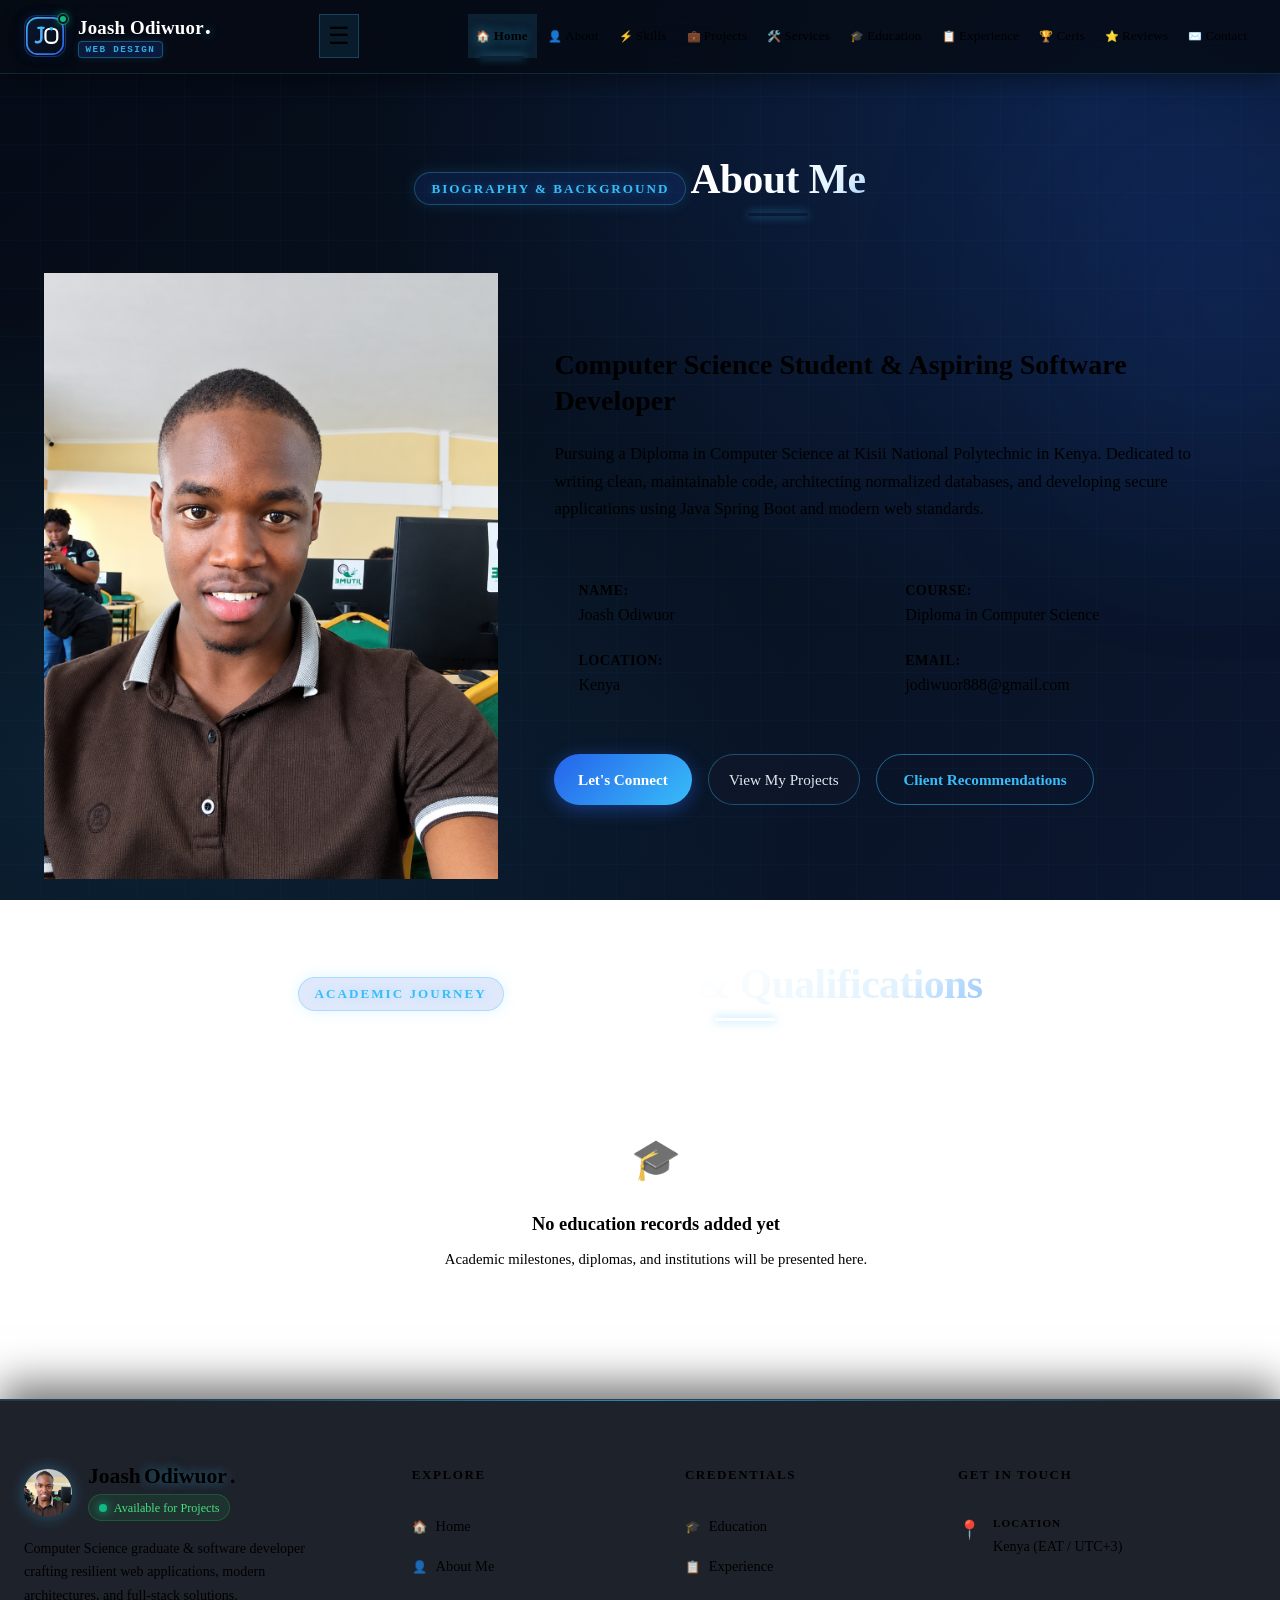
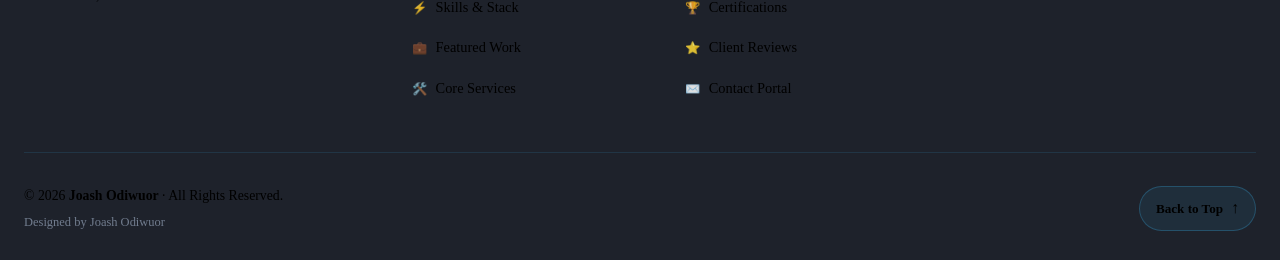
==== frontendport/about.html @ a1703e04 "design: modern hero section, glassmorphism cards, fixed icons, scroll animations, responsive polish" ====
<!DOCTYPE html>
<html lang="en">
<head>
    <!-- Performance: Resource Hints -->
    <link rel="preconnect" href="https://fonts.googleapis.com" crossorigin>
    <link rel="preconnect" href="https://fonts.gstatic.com" crossorigin>
    <link rel="preconnect" href="https://cdnjs.cloudflare.com" crossorigin>
    <link rel="dns-prefetch" href="https://joash-portfolio-backend.onrender.com">
    <link rel="preload" href="assets/css/style.css" as="style">

    <meta charset="UTF-8">
    <meta name="viewport" content="width=device-width, initial-scale=1.0, viewport-fit=cover">
    <meta name="theme-color" content="#07111F">
    <meta name="apple-mobile-web-app-capable" content="yes">
    <meta name="apple-mobile-web-app-status-bar-style" content="black-translucent">
    <link rel="manifest" href="manifest.json">
    <link rel="apple-touch-icon" href="assets/img/profile.png">
    <meta name="description" content="Biography and academic background of Joash Odiwuor - Diploma in Computer Science student and software developer.">
    <title>About Me | Joash Odiwuor - Computer Science Portfolio</title>
    <link rel="preconnect" href="https://fonts.googleapis.com">
    <link rel="preconnect" href="https://fonts.gstatic.com" crossorigin>
    <link href="https://fonts.googleapis.com/css2?family=Poppins:wght@300;400;500;600;700&amp;display=swap" rel="stylesheet">
    <link rel="stylesheet" href="assets/css/style.css">
    <link rel="stylesheet" href="assets/css/responsive.css">
    <meta name="api-base-url" content="https://joash-portfolio-backend.onrender.com">
</head>
<body>
    <a href="#main" class="skip-link">Skip to main content</a>

                        <!-- ================= MAINTENANCE MODE SCREEN ================= -->
    <div id="maintenanceScreen" class="maintenance-screen" style="display:none;" role="alertdialog" aria-modal="true" aria-label="Site under maintenance">
        <div class="maint-laser-stripe"></div>
        <div class="maint-cyber-grid"></div>
        <div class="maintenance-glow-orb orb-1"></div>
        <div class="maintenance-glow-orb orb-2"></div>
        
        <!-- Floating Digital Sparks -->
        <div class="maint-particle p1"></div>
        <div class="maint-particle p2"></div>
        <div class="maint-particle p3"></div>
        <div class="maint-particle p4"></div>
        <div class="maint-particle p5"></div>
        <div class="maint-particle p6"></div>

        <div class="maintenance-container">
            <!-- Cybernetic Corner HUD Accents -->
            <div class="maint-corner tl"></div>
            <div class="maint-corner tr"></div>
            <div class="maint-corner bl"></div>
            <div class="maint-corner br"></div>

            <div class="maintenance-avatar-wrap">
                <div class="maint-radar-ring"></div>
                <div class="maint-hud-ring-outer"></div>
                <div class="maint-hud-ring-inner"></div>
                <!-- 3D Orbiting Satellite Beacon -->
                <div class="maint-orbit-track">
                    <div class="maint-orbit-node"></div>
                </div>
                <div class="maintenance-avatar-ring"></div>
                <img src="assets/img/Joash.jpeg" alt="Joash Odiwuor" class="maintenance-avatar" onerror="this.src='assets/img/profile.png'" loading="eager" decoding="async">
                <span class="maintenance-status-dot" title="Maintenance Active"></span>
            </div>
            
            <div class="maintenance-badge">
                <span class="pulse-indicator"></span>
                <span>System Maintenance &amp; Upgrades</span>
            </div>

            <h1 class="maintenance-title">Joash Odiwuor</h1>
            <p class="maintenance-headline">Web Designer</p>

            <div class="maintenance-message-card">
                <!-- Laser Sweep Line -->
                <div class="maint-scanline"></div>

                <!-- Dual Interlocking Animated Mechanical Gears -->
                <div class="maint-quantum-scene">
                    <div class="core-ambient-disc"></div>
                    <svg class="maint-quantum-svg" viewBox="0 0 200 200" xmlns="http://www.w3.org/2000/svg">
                        <!-- HUD Brackets -->
                        <g class="core-hud-brackets">
                            <path d="M10 30 L10 10 L30 10" stroke="#38BDF8" stroke-width="2.5" fill="none" opacity="0.7"/>
                            <path d="M170 10 L190 10 L190 30" stroke="#38BDF8" stroke-width="2.5" fill="none" opacity="0.7"/>
                            <path d="M10 170 L10 190 L30 190" stroke="#38BDF8" stroke-width="2.5" fill="none" opacity="0.7"/>
                            <path d="M190 170 L190 190 L170 190" stroke="#38BDF8" stroke-width="2.5" fill="none" opacity="0.7"/>
                        </g>
                        <!-- Cross-hair targeting lines -->
                        <line x1="100" y1="20" x2="100" y2="45" stroke="#38BDF8" stroke-width="1" opacity="0.4" stroke-dasharray="4 3"/>
                        <line x1="100" y1="155" x2="100" y2="180" stroke="#38BDF8" stroke-width="1" opacity="0.4" stroke-dasharray="4 3"/>
                        <line x1="20" y1="100" x2="45" y2="100" stroke="#38BDF8" stroke-width="1" opacity="0.4" stroke-dasharray="4 3"/>
                        <line x1="155" y1="100" x2="180" y2="100" stroke="#38BDF8" stroke-width="1" opacity="0.4" stroke-dasharray="4 3"/>
                        <!-- Outer Gimbal Ring -->
                        <ellipse class="core-gimbal-outer" cx="100" cy="100" rx="68" ry="68"
                            stroke="url(#grad-outer)" stroke-width="3.5" fill="none" stroke-dasharray="12 5"/>
                        <!-- Middle Gimbal Ring (tilted) -->
                        <ellipse class="core-gimbal-mid" cx="100" cy="100" rx="68" ry="28"
                            stroke="url(#grad-mid)" stroke-width="2.5" fill="none" stroke-dasharray="8 4"/>
                        <!-- Inner Gimbal Ring (vertical tilt) -->
                        <ellipse class="core-gimbal-inner" cx="100" cy="100" rx="28" ry="68"
                            stroke="url(#grad-inner)" stroke-width="2" fill="none" stroke-dasharray="6 3"/>
                        <!-- Laser Arms -->
                        <line class="core-laser-beam-l" x1="100" y1="100" x2="32" y2="100"
                            stroke="#00FFD1" stroke-width="2.5" stroke-linecap="round" opacity="0.9"/>
                        <line class="core-laser-beam-r" x1="100" y1="100" x2="168" y2="100"
                            stroke="#FF00AA" stroke-width="2.5" stroke-linecap="round" opacity="0.9"/>
                        <!-- Laser Sparks -->
                        <circle class="core-laser-spark-l" cx="32" cy="100" r="5" fill="#00FFD1" opacity="0.9"/>
                        <circle class="core-laser-spark-r" cx="168" cy="100" r="5" fill="#FF00AA" opacity="0.9"/>
                        <!-- Flux Nodes (orbiting particles) -->
                        <circle class="core-flux-node node-a" cx="168" cy="100" r="4" fill="#38BDF8"/>
                        <circle class="core-flux-node node-b" cx="32" cy="100" r="4" fill="#A78BFA"/>
                        <circle class="core-flux-node node-c" cx="100" cy="32" r="3" fill="#34D399"/>
                        <circle class="core-flux-node node-d" cx="100" cy="168" r="3" fill="#F472B6"/>
                        <!-- Plasma Core -->
                        <circle class="core-plasma-orb" cx="100" cy="100" r="16" fill="url(#grad-plasma)"/>
                        <circle class="core-plasma-orb-inner" cx="100" cy="100" r="8" fill="white" opacity="0.9"/>
                        <!-- Gradient Defs -->
                        <defs>
                            <radialGradient id="grad-plasma" cx="50%" cy="50%" r="50%">
                                <stop offset="0%" stop-color="#FFFFFF"/>
                                <stop offset="40%" stop-color="#38BDF8"/>
                                <stop offset="100%" stop-color="#2563EB" stop-opacity="0"/>
                            </radialGradient>
                            <linearGradient id="grad-outer" x1="0%" y1="0%" x2="100%" y2="100%">
                                <stop offset="0%" stop-color="#38BDF8"/>
                                <stop offset="50%" stop-color="#A78BFA"/>
                                <stop offset="100%" stop-color="#38BDF8"/>
                            </linearGradient>
                            <linearGradient id="grad-mid" x1="0%" y1="0%" x2="100%" y2="0%">
                                <stop offset="0%" stop-color="#00FFD1"/>
                                <stop offset="100%" stop-color="#2563EB"/>
                            </linearGradient>
                            <linearGradient id="grad-inner" x1="0%" y1="0%" x2="0%" y2="100%">
                                <stop offset="0%" stop-color="#F472B6"/>
                                <stop offset="100%" stop-color="#A78BFA"/>
                            </linearGradient>
                        </defs>
                    </svg>
                </div>

                <h3 class="maintenance-msg-heading">We'll Be Right Back</h3>
                <p class="maintenance-text" id="maintenanceMessageText">
                    The portfolio is briefly undergoing scheduled updates. Please check back shortly.
                </p>

                <!-- Live Scrolling Cyber Telemetry Console Stream -->
                <div class="maint-telemetry-console">
                    <span class="telemetry-badge">LIVE SYNC</span>
                    <div class="telemetry-marquee-wrap">
                        <span class="telemetry-marquee">OPTIMIZING ASSETS // PIPELINE PASSING // CACHE PURGE 96% // ZERO DOWNTIME SSL // BACKEND CONNECTED // SECURE REST API ONLINE // </span>
                    </div>
                </div>

                <!-- Live Diagnostics Progress Tracker -->
                <div class="maintenance-progress-bar">
                    <div class="maintenance-progress-fill"></div>
                </div>

                <div class="maint-status-pill">
                    <span class="maint-live-dot"></span>
                    <span>Deployment in progress &bull; Systems updating</span>
                </div>
            </div>

            <div class="maintenance-contact-hint">
                <span>Direct inquiries during updates:</span>
                <a href="mailto:jodiwuor888@gmail.com" class="maintenance-email-link">jodiwuor888@gmail.com</a>
            </div>

            <div class="maintenance-footer">
                <p class="maintenance-note">&copy; 2026 Joash Odiwuor. All rights reserved.</p>
            </div>
        </div>
    </div>

    <!-- ================= HEADER & NAVIGATION ================= -->
    <header>
        <nav class="navbar">
            <a href="index.html#home" class="logo" aria-label="Joash Odiwuor - Portfolio Home">
                <div class="logo-mark">
                    <svg class="logo-icon" viewBox="0 0 44 44" fill="none" xmlns="http://www.w3.org/2000/svg" aria-hidden="true">
                        <defs>
                            <linearGradient id="logoBorderGrad" x1="0%" y1="0%" x2="100%" y2="100%">
                                <stop offset="0%" stop-color="#38BDF8" />
                                <stop offset="50%" stop-color="#3B82F6" />
                                <stop offset="100%" stop-color="#2563EB" />
                            </linearGradient>
                            <linearGradient id="logoBgGrad" x1="0%" y1="0%" x2="100%" y2="100%">
                                <stop offset="0%" stop-color="#0B1730" />
                                <stop offset="100%" stop-color="#050B16" />
                            </linearGradient>
                            <linearGradient id="joGrad" x1="0%" y1="0%" x2="100%" y2="100%">
                                <stop offset="0%" stop-color="#38BDF8" />
                                <stop offset="100%" stop-color="#60A5FA" />
                            </linearGradient>
                        </defs>
                        <rect x="2" y="2" width="40" height="40" rx="12" fill="url(#logoBgGrad)" stroke="url(#logoBorderGrad)" stroke-width="1.8" />
                        <path d="M18 13V24.5C18 28 15.5 29.5 12 28.5" stroke="url(#joGrad)" stroke-width="2.8" stroke-linecap="round" stroke-linejoin="round" />
                        <path d="M14.5 13H20.5" stroke="#38BDF8" stroke-width="2.4" stroke-linecap="round" />
                        <rect x="22.5" y="14" width="13" height="15.5" rx="5" stroke="#FFFFFF" stroke-width="2.4" stroke-linecap="round" />
                        <circle cx="29" cy="14" r="2" fill="#38BDF8" />
                    </svg>
                    <span class="logo-status-beacon" title="Available for projects"></span>
                </div>
                <div class="logo-text-wrap">
                    <span class="logo-title"><span id="brandName">Joash Odiwuor</span><span class="logo-dot">.</span></span>
                    <span class="logo-subtitle"><span class="logo-sub-badge">WEB DESIGN</span></span>
                </div>
            </a>

            <button class="menu-toggle" aria-label="Toggle navigation menu" aria-expanded="false" aria-controls="primaryNav">☰</button>

            <ul class="nav-links" id="primaryNav">
                <li><a href="index.html#home"><span class="nav-icon">🏠</span>Home</a></li>
                <li><a href="about.html" class="active"><span class="nav-icon">👤</span>About</a></li>
                <li><a href="index.html#skills"><span class="nav-icon">⚡</span>Skills</a></li>
                <li><a href="projects.html"><span class="nav-icon">💼</span>Projects</a></li>
                <li><a href="services.html"><span class="nav-icon">🛠️</span>Services</a></li>
                <li><a href="index.html#education"><span class="nav-icon">🎓</span>Education</a></li>
                <li><a href="index.html#experience"><span class="nav-icon">📋</span>Experience</a></li>
                <li><a href="index.html#certificates"><span class="nav-icon">🏆</span>Certs</a></li>
                <li><a href="testimonials.html"><span class="nav-icon">⭐</span>Reviews</a></li>
                <li><a href="contact.html"><span class="nav-icon">✉️</span>Contact</a></li>
            </ul>
        </nav>
    </header>

    <main id="main" class="section">
        <div class="section-title">
            <p>BIOGRAPHY & BACKGROUND</p>
            <h2>About Me</h2>
        </div>
        <div class="about-container">
            <div class="about-image">
                <img id="aboutProfilePhoto" src="assets/img/profile.png" alt="Joash Odiwuor" onerror="this.src='assets/img/profile.png'" loading="lazy" decoding="async">
            </div>
            <div class="about-content">
                <h3 id="aboutSectionTitle">Computer Science Student & Aspiring Software Developer</h3>
                <p id="aboutParagraph1">
                    Pursuing a Diploma in Computer Science at Kisii National Polytechnic in Kenya. Dedicated to writing clean, maintainable code, architecting normalized databases, and developing secure applications using Java Spring Boot and modern web standards.
                </p>
                <div class="about-info">
                    <div><strong>Name:</strong> <span id="aboutName">Joash Odiwuor</span></div>
                    <div><strong>Course:</strong> <span id="aboutCourse">Diploma in Computer Science</span></div>
                    <div><strong>Location:</strong> <span id="aboutLocation">Kenya</span></div>
                    <div><strong>Email:</strong> <span id="aboutEmail">jodiwuor888@gmail.com</span></div>
                </div>
                <div style="display:flex; gap:1rem; flex-wrap:wrap; margin-top:1.5rem;">
                    <a href="contact.html" class="btn primary-btn">Let's Connect</a>
                    <a href="projects.html" class="btn secondary-btn">View My Projects</a>
                    <a href="testimonials.html" class="btn outline-btn">Client Recommendations</a>
                </div>
            </div>
        </div>

        <div style="margin-top: 5rem;">
            <div class="section-title">
                <p>ACADEMIC JOURNEY</p>
                <h2>Education & Qualifications</h2>
            </div>
            <div id="educationContainer" class="timeline"></div>
        </div>
    </main>

    <!-- ================= FOOTER ================= -->
    <footer class="site-footer">
        <div class="footer-top">
            <!-- COLUMN 1: BRAND & SOCIAL -->
            <div class="footer-brand">
                <div class="footer-brand-header">
                    <img src="assets/img/profile.png" alt="Joash Odiwuor" class="footer-avatar" onerror="this.src='assets/img/Joash.jpeg'" loading="lazy" decoding="async">
                    <div class="footer-brand-info">
                        <div class="footer-brand-name">
                            Joash <span class="accent">Odiwuor</span><span class="logo-dot">.</span>
                        </div>
                        <span class="footer-status-badge">
                            <span class="status-pulse-dot"></span> Available for Projects
                        </span>
                    </div>
                </div>
                <p class="footer-tagline">
                    Computer Science graduate &amp; software developer crafting resilient web applications, modern architectures, and full-stack solutions.
                </p>
                <div class="footer-social-block">
                    <span class="footer-social-label">Connect &amp; Socials</span>
                    <div class="footer-social"></div>
                </div>
            </div>

            <!-- COLUMN 2: EXPLORE NAVIGATION -->
            <div class="footer-nav-col">
                <h4 class="footer-col-title">Explore</h4>
                <ul class="footer-links-list">
                    <li><a href="index.html#home"><span class="ficon">🏠</span> Home</a></li>
                    <li><a href="about.html"><span class="ficon">👤</span> About Me</a></li>
                    <li><a href="index.html#skills"><span class="ficon">⚡</span> Skills &amp; Stack</a></li>
                    <li><a href="projects.html"><span class="ficon">💼</span> Featured Work</a></li>
                    <li><a href="services.html"><span class="ficon">🛠️</span> Core Services</a></li>
                </ul>
            </div>

            <!-- COLUMN 3: CREDENTIALS & REVIEWS -->
            <div class="footer-nav-col">
                <h4 class="footer-col-title">Credentials</h4>
                <ul class="footer-links-list">
                    <li><a href="index.html#education"><span class="ficon">🎓</span> Education</a></li>
                    <li><a href="index.html#experience"><span class="ficon">📋</span> Experience</a></li>
                    <li><a href="index.html#certificates"><span class="ficon">🏆</span> Certifications</a></li>
                    <li><a href="testimonials.html"><span class="ficon">⭐</span> Client Reviews</a></li>
                    <li><a href="contact.html"><span class="ficon">✉️</span> Contact Portal</a></li>
                </ul>
            </div>

            <!-- COLUMN 4: DIRECT CONNECT & ADMIN PORTAL -->
            <div class="footer-action-col">
                <h4 class="footer-col-title">Get in Touch</h4>
                <div class="footer-contact-info">
                    <div class="footer-contact-item">
                        <span class="fci">📍</span>
                        <div class="fci-content">
                            <span class="fci-label">Location</span>
                            <span class="fci-value">Kenya (EAT / UTC+3)</span>
                        </div>
                    </div>
                    <div class="footer-contact-item footer-email-item">
                        <span class="fci">📍</span>
                        <div class="fci-content">
                            <span class="fci-label">Direct Email</span>
                            <a href="mailto:jodiwuor888@gmail.com" class="fci-value footer-mail-link">jodiwuor888@gmail.com</a>
                        </div>
                    </div>
                </div>

                
            </div>
        </div>

        <!-- FOOTER BOTTOM BAR -->
        <div class="footer-bottom">
            <div class="footer-copyright">
                <p>© 2026 <strong>Joash Odiwuor</strong> · All Rights Reserved.</p>
                <span class="footer-subtext">Designed by Joash Odiwuor</span>
            </div>
            <div class="footer-back-to-top-wrapper">
                <a href="#about" class="footer-back-to-top" title="Scroll back to top">
                    <span class="btt-text">Back to Top</span>
                    <span class="btt-icon">↑</span>
                </a>
            </div>
        </div>
    </footer>

    <script src="assets/js/api.js" defer></script>
    <script src="assets/js/main.js" defer></script>

    <script>
        if ('serviceWorker' in navigator) {
            window.addEventListener('load', function() {
                navigator.serviceWorker.register('./sw.js', { scope: './' })
                    .then(function(reg) { console.log('[PWA] SW registered:', reg.scope); })
                    .catch(function(err) { console.warn('[PWA] SW registration failed:', err); });
            });
        }
    </script>
</body>
</html>
---- frontendport/assets/css/style.css ----
/* ═══════════════════════════════════════════════
   PERFORMANCE OPTIMIZATIONS
   ═══════════════════════════════════════════════ */

/* Smooth scroll + touch performance */
html {
    scroll-behavior: smooth;
    -webkit-overflow-scrolling: touch;
    text-rendering: optimizeSpeed;
    -webkit-font-smoothing: antialiased;
    -moz-osx-font-smoothing: grayscale;
}

/* GPU-accelerated scrolling for main containers */
body {
    will-change: scroll-position;
    overflow-x: hidden;
}

/* Contain heavy card sections to avoid full-page repaints */
.portfolio-grid,
.services-grid,
.testimonials-grid,
.projects-grid,
.skills-grid {
    contain: layout style;
}

/* Optimize animated cards */
.card,
.portfolio-card,
.service-card,
.testimonial-card,
.project-card,
.skill-item {
    will-change: transform, opacity;
    contain: layout style paint;
    transform: translateZ(0);
    backface-visibility: hidden;
}

/* Nav hover optimizations */
.nav-link,
.btn,
.social-link {
    will-change: transform;
    transform: translateZ(0);
}

/* Image optimizations */
img {
    content-visibility: auto;
    max-width: 100%;
    height: auto;
}

/* Reduce motion for accessibility & performance */
@media (prefers-reduced-motion: reduce) {
    *,
    *::before,
    *::after {
        animation-duration: 0.01ms !important;
        animation-iteration-count: 1 !important;
        transition-duration: 0.01ms !important;
        scroll-behavior: auto !important;
    }
    .maint-quantum-scene,
    .maint-quantum-svg,
    .core-gimbal-outer,
    .core-gimbal-mid,
    .core-gimbal-inner,
    .core-plasma-orb,
    .core-laser-beam-l,
    .core-laser-beam-r,
    .core-flux-node {
        animation: none !important;
    }
}

/* Optimize search/filter transitions */
.filter-transition {
    transition: opacity 0.2s ease, transform 0.2s ease;
    will-change: opacity, transform;
}

﻿/* ==========================================================================
   PORTFOLIO MANAGEMENT SYSTEM - CORE STYLESHEET
   Unified Professional Background: Dark Navy & Electric Blue Cyber Technology
   Responsive & visually identical across Mobile, Tablet, Laptop, and Desktop
   ========================================================================== */

:root {
    --bg-primary: #07111F;
    --bg-secondary: #0B1730;
    --bg-deep: #050B16;

    --blue-primary: #2563EB;
    --blue-bright: #3B82F6;
    --cyan-accent: #38BDF8;

    --text-primary: #FFFFFF;
    --text-secondary: #cbd5e1;
    --text-muted: #94a3b8;

    --accent-electric: #38bdf8;
    --accent-glow: rgba(56, 189, 248, 0.35);
    --accent-secondary: #3b82f6;
    --accent-cyan: #38bdf8;
    --accent-indigo: #2563eb;

    --bg-tertiary: rgba(11, 23, 48, 0.88);
    --bg-card: rgba(11, 23, 48, 0.78);
    --bg-card-hover: rgba(18, 35, 70, 0.88);

    --border-color: rgba(59, 130, 246, 0.18);
    --border-accent: rgba(56, 189, 248, 0.45);

    --success: #10b981;
    --warning: #f59e0b;
    --danger: #ef4444;
    --info: #38bdf8;

    --font-heading: 'Poppins', -apple-system, BlinkMacSystemFont, 'Segoe UI', Roboto, sans-serif;
    --font-body: 'Poppins', -apple-system, BlinkMacSystemFont, 'Segoe UI', Roboto, sans-serif;

    --radius-sm: 8px;
    --radius-md: 14px;
    --radius-lg: 20px;
    --radius-full: 9999px;

    --shadow-sm: 0 4px 15px rgba(0, 0, 0, 0.3);
    --shadow-md: 0 10px 30px rgba(0, 0, 0, 0.45);
    --shadow-lg: 0 20px 50px rgba(0, 0, 0, 0.6);
    --shadow-glow: 0 0 25px rgba(56, 189, 248, 0.30);

    --transition-fast: 0.2s ease;
    --transition-normal: 0.3s cubic-bezier(0.4, 0, 0.2, 1);
}

*, *::before, *::after {
    box-sizing: border-box;
    margin: 0;
    padding: 0;
}

/* Unified website background */

html {
    min-height: 100%;
    background: var(--bg-primary);
    scroll-behavior: smooth;
    scroll-padding-top: 85px;
    font-size: 16px;
}

body {
    position: relative;
    isolation: isolate;
    min-height: 100vh;
    margin: 0;

    background-color: var(--bg-primary);

    background-image:
        radial-gradient(
            ellipse at 85% 12%,
            rgba(37, 99, 235, 0.20) 0%,
            transparent 48%
        ),
        radial-gradient(
            ellipse at 10% 85%,
            rgba(56, 189, 248, 0.10) 0%,
            transparent 42%
        ),
        linear-gradient(
            135deg,
            #050B16 0%,
            #07111F 48%,
            #0B1730 100%
        );

    background-repeat: no-repeat;
    background-position: center top;
    background-size: 100% 100%;
    background-attachment: fixed;

    color: var(--text-primary);
    font-family: var(--font-body);
    line-height: 1.65;
    overflow-x: hidden;
    display: flex;
    flex-direction: column;
}

/* Subtle geometric grid */

body::before {
    content: "";
    position: fixed;
    inset: 0;
    z-index: -1;
    pointer-events: none;

    background-image:
        linear-gradient(
            rgba(59, 130, 246, 0.035) 1px,
            transparent 1px
        ),
        linear-gradient(
            90deg,
            rgba(59, 130, 246, 0.035) 1px,
            transparent 1px
        );

    background-size: 48px 48px;
    background-position: center top;
}

/* Subtle ambient lighting */

body::after {
    content: "";
    position: fixed;
    top: 12%;
    right: -140px;

    width: 380px;
    height: 380px;

    z-index: -1;
    pointer-events: none;

    background: rgba(37, 99, 235, 0.10);

    filter: blur(100px);
    border-radius: 50%;
}

/* Keep main content above background */

main,
footer,
section,
nav {
    position: relative;
}

/* Reusable Glass Card Component */
.glass-card {
    background: rgba(11, 23, 48, 0.78);
    border: 1px solid rgba(59, 130, 246, 0.18);
    border-radius: 16px;
    backdrop-filter: blur(12px);
    -webkit-backdrop-filter: blur(12px);
}

@supports not ((-webkit-backdrop-filter: blur(12px)) or (backdrop-filter: blur(12px))) {
    .glass-card {
        background: #0B1730;
    }
}

a {
    color: var(--accent-electric);
    text-decoration: none;
    transition: var(--transition-fast);
}

a:hover {
    color: var(--accent-cyan);
}

ul {
    list-style: none;
}

img {
    max-width: 100%;
    height: auto;
    display: block;
}

/* ==========================================================================
   NAVIGATION
   ========================================================================== */

header {
    position: sticky;
    top: 0;
    z-index: 1000;
    background: rgba(6, 11, 20, 0.78);
    backdrop-filter: blur(20px);
    -webkit-backdrop-filter: blur(20px);
    border-bottom: 1px solid rgba(56, 189, 248, 0.16);
    box-shadow: 0 4px 25px rgba(0, 0, 0, 0.45);
    transition: var(--transition-normal);
}

.navbar {
    max-width: 1400px;
    margin: 0 auto;
    padding: 0.70rem 1.5rem;
    display: flex;
    align-items: center;
    justify-content: space-between;
    gap: 0.75rem;
}

/* ==========================================================================
   HEADER LOGO COMPONENT
   Precision Developer Brand Identity: Monogram Emblem & Modern Typography
   ========================================================================== */

.logo {
    font-family: var(--font-heading);
    text-decoration: none;
    display: inline-flex;
    align-items: center;
    gap: 0.75rem;
    flex-shrink: 0;
    padding: 0.2rem 0;
    user-select: none;
    transition: transform var(--transition-fast);
}

.logo:hover {
    transform: translateY(-1.5px);
}

/* Iconic Logo Mark Badge */
.logo-mark {
    position: relative;
    width: 42px;
    height: 42px;
    border-radius: 12px;
    background: linear-gradient(135deg, rgba(11, 23, 48, 0.95), rgba(5, 11, 22, 0.98));
    border: 1.5px solid rgba(59, 130, 246, 0.28);
    box-shadow: 0 4px 14px rgba(0, 0, 0, 0.35), 0 0 12px rgba(37, 99, 235, 0.18);
    display: flex;
    align-items: center;
    justify-content: center;
    flex-shrink: 0;
    transition: all var(--transition-normal);
}

.logo:hover .logo-mark {
    border-color: rgba(56, 189, 248, 0.65);
    box-shadow: 0 6px 20px rgba(0, 0, 0, 0.4), 0 0 18px rgba(56, 189, 248, 0.45);
    transform: scale(1.03);
}

.logo-icon {
    width: 100%;
    height: 100%;
    display: block;
}

/* Pulsing Status Beacon */
.logo-status-beacon {
    position: absolute;
    top: -2.5px;
    right: -2.5px;
    width: 10px;
    height: 10px;
    border-radius: 50%;
    background: #10B981;
    border: 2px solid #07111F;
    box-shadow: 0 0 8px rgba(16, 185, 129, 0.8);
    pointer-events: none;
}

.logo-status-beacon::after {
    content: '';
    position: absolute;
    inset: -3px;
    border-radius: 50%;
    border: 1.5px solid rgba(16, 185, 129, 0.65);
    animation: logo-beacon-pulse 2s cubic-bezier(0.4, 0, 0.6, 1) infinite;
}

@keyframes logo-beacon-pulse {
    0% { transform: scale(0.8); opacity: 1; }
    100% { transform: scale(2.2); opacity: 0; }
}

/* Brand Text Container */
.logo-text-wrap {
    display: flex;
    flex-direction: column;
    justify-content: center;
    line-height: 1.15;
}

/* Title Line */
.logo-title {
    display: flex;
    align-items: baseline;
    font-size: 1.18rem;
    font-weight: 700;
    letter-spacing: -0.015em;
    color: #FFFFFF;
}

.logo-title #brandName {
    color: #FFFFFF;
    font-weight: 700;
    letter-spacing: 0.2px;
    transition: all var(--transition-fast);
}

.logo:hover .logo-title #brandName {
    text-shadow: 0 0 12px rgba(56, 189, 248, 0.4);
}

/* Radiant Cyan Dot */
.logo .logo-dot {
    color: var(--cyan-accent);
    font-weight: 900;
    font-size: 1.55rem;
    line-height: 1;
    margin-left: 1px;
    display: inline-block;
    transition: transform var(--transition-fast), text-shadow var(--transition-fast);
    text-shadow: 0 0 10px rgba(56, 189, 248, 0.75);
}

.logo:hover .logo-dot {
    transform: scale(1.2);
    text-shadow: 0 0 14px rgba(56, 189, 248, 1);
}

/* Subtitle Tagline */
.logo-subtitle {
    font-family: 'JetBrains Mono', 'Courier New', monospace;
    font-size: 0.63rem;
    font-weight: 600;
    letter-spacing: 1.6px;
    text-transform: uppercase;
    color: var(--accent-electric);
    opacity: 0.90;
    display: flex;
    align-items: center;
    gap: 5px;
    margin-top: 2px;
}

.logo-sub-badge {
    display: inline-flex;
    align-items: center;
    padding: 1.5px 6.5px;
    border-radius: 4px;
    background: rgba(37, 99, 235, 0.22);
    border: 1px solid rgba(56, 189, 248, 0.38);
    font-size: 0.58rem;
    font-weight: 700;
    letter-spacing: 1.4px;
    color: #38BDF8;
    line-height: 1.3;
    box-shadow: 0 0 8px rgba(56, 189, 248, 0.15);
    transition: all var(--transition-fast);
}

.logo:hover .logo-sub-badge {
    background: rgba(37, 99, 235, 0.35);
    border-color: rgba(56, 189, 248, 0.65);
    box-shadow: 0 0 12px rgba(56, 189, 248, 0.35);
    color: #FFFFFF;
}

/* Circular avatar support (fallback or alternate) */
.logo-avatar {
    width: 40px;
    height: 40px;
    border-radius: 12px;
    object-fit: cover;
    object-position: top center;
    border: 1.5px solid var(--accent-electric);
    box-shadow: 0 0 12px rgba(56, 189, 248, 0.35);
    flex-shrink: 0;
    display: block;
    transition: all var(--transition-normal);
}

.nav-links {
    display: flex;
    align-items: center;
    gap: 0.15rem;
    list-style: none;
    margin: 0;
    padding: 0;
    flex-wrap: nowrap;
}

.nav-links li {
    display: flex;
    align-items: center;
}

.nav-links a {
    color: var(--text-secondary);
    font-weight: 500;
    font-size: 0.82rem;
    padding: 0.42rem 0.55rem;
    border-radius: var(--radius-sm);
    position: relative;
    white-space: nowrap;
    transition: color var(--transition-fast), background var(--transition-fast);
    letter-spacing: 0.01em;
}

.nav-links a:hover,
.nav-links a.active {
    color: var(--accent-electric) !important;
    font-weight: 600;
    background: rgba(56, 189, 248, 0.12);
    text-shadow: 0 0 12px rgba(56, 189, 248, 0.5);
}

.nav-links a::after {
    content: '';
    position: absolute;
    bottom: 0px;
    left: 0.70rem;
    right: 0.70rem;
    height: 2px;
    background: linear-gradient(90deg, var(--accent-electric), var(--accent-indigo));
    border-radius: 2px;
    box-shadow: 0 0 8px rgba(56, 189, 248, 0.8);
    transform: scaleX(0);
    transform-origin: center;
    transition: transform var(--transition-fast);
}

.nav-links a:hover::after,
.nav-links a.active::after {
    transform: scaleX(1);
}

/* Nav icon emojis */
.nav-icon {
    font-size: 0.85em;
    margin-right: 0.2rem;
    display: inline-block;
}

.nav-button {
    background: linear-gradient(135deg, var(--accent-electric), var(--accent-secondary)) !important;
    color: #ffffff !important;
    border: none !important;
    padding: 0.50rem 1.10rem !important;
    border-radius: var(--radius-sm) !important;
    font-weight: 600 !important;
    font-size: 0.82rem !important;
    box-shadow: 0 2px 14px rgba(56, 189, 248, 0.40) !important;
    white-space: nowrap;
    transition: all 0.2s ease !important;
}

.nav-button:hover {
    background: linear-gradient(135deg, var(--accent-secondary), var(--accent-indigo)) !important;
    box-shadow: 0 4px 20px rgba(56, 189, 248, 0.65) !important;
    transform: translateY(-1px) !important;
    color: #ffffff !important;
}

.nav-button::after {
    display: none !important;
}

.nav-button:hover::after {
    display: none !important;
}

.menu-toggle {
    display: none;
    background: rgba(56, 189, 248, 0.10);
    border: 1px solid rgba(56, 189, 248, 0.25);
    border-radius: var(--radius-sm);
    color: var(--text-primary);
    font-size: 1.5rem;
    cursor: pointer;
    padding: 0.3rem 0.5rem;
    line-height: 1;
    transition: background var(--transition-fast);
}

.menu-toggle:hover {
    background: rgba(56, 189, 248, 0.20);
}

/* ==========================================================================
   BUTTONS & CONTROLS
   ========================================================================== */

.btn {
    display: inline-flex;
    align-items: center;
    justify-content: center;
    gap: 0.5rem;
    padding: 0.75rem 1.65rem;
    font-family: var(--font-heading);
    font-size: 0.95rem;
    font-weight: 600;
    border-radius: var(--radius-sm);
    cursor: pointer;
    border: none;
    transition: var(--transition-normal);
}

.primary-btn {
    background: linear-gradient(135deg, #38bdf8 0%, #3b82f6 50%, #6366f1 100%);
    color: #ffffff;
    box-shadow: 0 4px 18px rgba(56, 189, 248, 0.35);
}

.primary-btn:hover {
    color: #ffffff;
    box-shadow: 0 8px 28px rgba(56, 189, 248, 0.60);
    transform: translateY(-2px);
}

.secondary-btn {
    background: rgba(56, 189, 248, 0.08);
    color: var(--accent-electric);
    border: 1px solid rgba(56, 189, 248, 0.35);
}

.secondary-btn:hover {
    background: rgba(56, 189, 248, 0.18);
    color: #ffffff;
    border-color: var(--accent-electric);
    transform: translateY(-2px);
    box-shadow: 0 4px 15px rgba(56, 189, 248, 0.25);
}

.outline-btn {
    background: transparent;
    color: var(--text-secondary);
    border: 1px solid var(--border-color);
}

.outline-btn:hover {
    border-color: var(--accent-electric);
    color: var(--text-primary);
}

/* ==========================================================================
   HERO SECTION
   ========================================================================== */

.hero {
    max-width: 1240px;
    margin: 0 auto;
    padding: 5rem 1.5rem 4rem;
    display: grid;
    grid-template-columns: 1.25fr 1fr;
    gap: 3.5rem;
    align-items: center;
}

.hero-content .intro {
    color: var(--accent-electric);
    font-size: 1.05rem;
    font-weight: 600;
    letter-spacing: 2.5px;
    text-transform: uppercase;
    margin-bottom: 0.75rem;
    text-shadow: 0 0 10px rgba(56, 189, 248, 0.4);
}

.hero-content h1 {
    font-family: var(--font-heading);
    font-size: clamp(2.25rem, 5vw, 3.5rem);
    font-weight: 800;
    background: linear-gradient(135deg, #ffffff 35%, #38bdf8 70%, #818cf8 100%);
    -webkit-background-clip: text;
    -webkit-text-fill-color: transparent;
    line-height: 1.15;
    margin-bottom: 0.5rem;
}

.hero-content h2 {
    font-family: var(--font-heading);
    font-size: clamp(1.2rem, 3vw, 1.8rem);
    font-weight: 600;
    color: var(--accent-electric);
    margin-bottom: 1.25rem;
    min-height: 2.2rem;
    text-shadow: 0 0 12px rgba(56, 189, 248, 0.35);
}

.hero-description {
    font-size: 1.08rem;
    color: var(--text-secondary);
    max-width: 580px;
    margin-bottom: 2rem;
    line-height: 1.7;
}

.hero-buttons {
    display: flex;
    gap: 1rem;
    flex-wrap: wrap;
    margin-bottom: 2.5rem;
}

.social-links {
    display: flex;
    gap: 1.25rem;
    align-items: center;
}

.social-links a {
    color: var(--text-muted);
    font-size: 1.1rem;
    padding: 0.5rem;
    border-radius: var(--radius-sm);
    transition: var(--transition-fast);
}

.social-links a:hover {
    color: var(--accent-electric);
    transform: translateY(-3px);
    text-shadow: 0 0 10px rgba(56, 189, 248, 0.6);
}

.hero-image {
    display: flex;
    justify-content: center;
    align-items: center;
}

.image-circle {
    width: 320px;
    height: 320px;
    border-radius: 50%;
    position: relative;
    padding: 8px;
    background: linear-gradient(135deg, var(--accent-electric), var(--accent-indigo), var(--accent-secondary));
    box-shadow: 0 0 35px rgba(56, 189, 248, 0.35);
}

.image-circle img {
    width: 100%;
    height: 100%;
    object-fit: cover;
    object-position: top center;
    border-radius: 50%;
    background-color: var(--bg-secondary);
}

/* ==========================================================================
   SECTIONS GENERAL
   ========================================================================== */

.section {
    max-width: 1240px;
    margin: 0 auto;
    padding: 5rem 1.5rem;
    width: 100%;
}

.section-title {
    text-align: center;
    margin-bottom: 3.5rem;
}

.section-title p {
    color: var(--accent-electric);
    font-size: 0.9rem;
    font-weight: 700;
    letter-spacing: 2px;
    text-transform: uppercase;
    margin-bottom: 0.5rem;
    text-shadow: 0 0 10px rgba(56, 189, 248, 0.35);
}

.section-title h2 {
    font-family: var(--font-heading);
    font-size: clamp(1.85rem, 4vw, 2.5rem);
    font-weight: 700;
    background: linear-gradient(135deg, #ffffff 40%, #38bdf8 100%);
    -webkit-background-clip: text;
    -webkit-text-fill-color: transparent;
    position: relative;
    display: inline-block;
}

.section-title h2::after {
    content: '';
    position: absolute;
    bottom: -10px;
    left: 50%;
    transform: translateX(-50%);
    width: 60px;
    height: 3px;
    background: linear-gradient(90deg, var(--accent-electric), var(--accent-indigo));
    border-radius: 2px;
    box-shadow: 0 0 10px rgba(56, 189, 248, 0.6);
}

/* ==========================================================================
   ABOUT SECTION
   ========================================================================== */

.about-container {
    display: grid;
    grid-template-columns: 1fr 1.5fr;
    gap: 3.5rem;
    align-items: center;
}

.about-image {
    position: relative;
}

.about-image img {
    border-radius: var(--radius-md);
    box-shadow: var(--shadow-md);
    border: 1px solid var(--border-color);
}

.about-content h3 {
    font-size: 1.75rem;
    color: var(--text-primary);
    margin-bottom: 1.25rem;
}

.about-content p {
    margin-bottom: 1.25rem;
    color: var(--text-secondary);
}

.about-info {
    display: grid;
    grid-template-columns: repeat(auto-fit, minmax(200px, 1fr));
    gap: 1.25rem;
    margin: 2rem 0;
    padding: 1.5rem;
    background: var(--bg-secondary);
    border: 1px solid var(--border-color);
    border-radius: var(--radius-md);
    box-shadow: var(--shadow-sm);
}

.about-info div strong {
    color: var(--accent-electric);
    display: block;
    font-size: 0.88rem;
    text-transform: uppercase;
    letter-spacing: 0.5px;
}

.about-info div span {
    color: var(--text-primary);
    font-weight: 500;
}

/* ==========================================================================
   SKILLS SECTION
   ========================================================================== */

.skills-container {
    display: grid;
    grid-template-columns: repeat(auto-fit, minmax(280px, 1fr));
    gap: 1.75rem;
}

.skill-card {
    background: var(--bg-card);
    backdrop-filter: blur(16px);
    -webkit-backdrop-filter: blur(16px);
    border: 1px solid var(--border-color);
    box-shadow: var(--shadow-sm);
    border-radius: var(--radius-md);
    padding: 2rem 1.75rem;
    transition: var(--transition-normal);
    position: relative;
    overflow: hidden;
}

.skill-card:hover {
    transform: translateY(-5px);
    background: var(--bg-card-hover);
    border-color: var(--border-accent);
    box-shadow: var(--shadow-glow);
}

.skill-icon {
    font-size: 1.75rem;
    color: var(--accent-electric);
    font-family: monospace;
    font-weight: 700;
    margin-bottom: 1rem;
    display: inline-block;
    padding: 0.5rem 0.75rem;
    background: rgba(16, 185, 129, 0.1);
    border-radius: var(--radius-sm);
}

.skill-card h3 {
    font-size: 1.25rem;
    color: var(--text-primary);
    margin-bottom: 0.65rem;
}

.skill-card p {
    font-size: 0.92rem;
    color: var(--text-muted);
    margin-bottom: 1.25rem;
}

.skill-bar {
    width: 100%;
    height: 8px;
    background: rgba(15, 23, 42, 0.05);
    border-radius: var(--radius-full);
    overflow: hidden;
    margin-bottom: 0.75rem;
}

.skill-progress {
    height: 100%;
    background: linear-gradient(90deg, var(--accent-secondary), var(--accent-electric));
    border-radius: var(--radius-full);
    transition: width 1s ease-in-out;
}

.skill-card span {
    font-size: 0.85rem;
    color: var(--accent-electric);
    font-weight: 500;
}

/* ==========================================================================
   SERVICES SECTION
   ========================================================================== */

.services-container {
    display: grid;
    grid-template-columns: repeat(auto-fit, minmax(260px, 1fr));
    gap: 1.75rem;
}

.service-card {
    background: var(--bg-card);
    backdrop-filter: blur(16px);
    -webkit-backdrop-filter: blur(16px);
    border: 1px solid var(--border-color);
    box-shadow: var(--shadow-sm);
    border-radius: var(--radius-md);
    padding: 2.25rem 1.75rem;
    transition: var(--transition-normal);
}

.service-card:hover {
    transform: translateY(-6px);
    border-color: var(--border-accent);
    box-shadow: var(--shadow-glow);
}

.service-icon {
    width: 54px;
    height: 54px;
    border-radius: var(--radius-sm);
    background: rgba(16, 185, 129, 0.12);
    display: flex;
    align-items: center;
    justify-content: center;
    font-size: 1.5rem;
    color: var(--accent-electric);
    margin-bottom: 1.5rem;
}

.service-card h3 {
    font-size: 1.25rem;
    color: var(--text-primary);
    margin-bottom: 0.75rem;
}

.service-card p {
    color: var(--text-muted);
    font-size: 0.95rem;
}

/* ==========================================================================
   PROJECTS SECTION
   ========================================================================== */

.projects-container {
    display: grid;
    grid-template-columns: repeat(auto-fit, minmax(320px, 1fr));
    gap: 2rem;
}

.project-card {
    background: var(--bg-card);
    backdrop-filter: blur(16px);
    -webkit-backdrop-filter: blur(16px);
    border: 1px solid var(--border-color);
    box-shadow: var(--shadow-sm);
    border-radius: var(--radius-md);
    overflow: hidden;
    transition: var(--transition-normal);
    display: flex;
    flex-direction: column;
}

.project-card:hover {
    transform: translateY(-8px);
    border-color: var(--border-accent);
    box-shadow: var(--shadow-lg);
}

.project-image {
    height: 190px;
    background: linear-gradient(135deg, var(--bg-secondary), var(--bg-tertiary));
    display: flex;
    align-items: center;
    justify-content: center;
    position: relative;
    overflow: hidden;
}

.project-image img {
    width: 100%;
    height: 100%;
    object-fit: cover;
    transition: transform var(--transition-normal);
}

.project-card:hover .project-image img {
    transform: scale(1.05);
}

.project-image span.badge-cat {
    position: absolute;
    top: 1rem;
    left: 1rem;
    background: rgba(255, 255, 255, 0.90);
    color: var(--accent-electric);
    border: 1px solid var(--border-accent);
    padding: 0.25rem 0.75rem;
    border-radius: var(--radius-full);
    font-size: 0.75rem;
    font-weight: 600;
}

.project-content {
    padding: 1.75rem;
    display: flex;
    flex-direction: column;
    flex-grow: 1;
}

.project-content h3 {
    font-size: 1.3rem;
    color: var(--text-primary);
    margin-bottom: 0.75rem;
}

.project-content p {
    color: var(--text-muted);
    font-size: 0.92rem;
    margin-bottom: 1.25rem;
    flex-grow: 1;
}

.project-technologies {
    display: flex;
    flex-wrap: wrap;
    gap: 0.5rem;
    margin-bottom: 1.5rem;
}

.project-technologies span {
    background: rgba(15, 23, 42, 0.07);
    color: var(--text-secondary);
    padding: 0.2rem 0.65rem;
    border-radius: var(--radius-sm);
    font-size: 0.8rem;
    font-family: monospace;
}

.project-links {
    display: flex;
    gap: 1rem;
    align-items: center;
}

.project-link {
    font-size: 0.9rem;
    font-weight: 600;
    color: var(--accent-electric);
    display: inline-flex;
    align-items: center;
    gap: 0.35rem;
}

.project-link:hover {
    color: var(--accent-cyan);
    transform: translateX(3px);
}

/* ==========================================================================
   TIMELINE (EDUCATION & EXPERIENCE)
   ========================================================================== */

.timeline {
    position: relative;
    max-width: 860px;
    margin: 0 auto;
    padding-left: 2rem;
}

.timeline::before {
    content: '';
    position: absolute;
    top: 0;
    bottom: 0;
    left: 0.5rem;
    width: 2px;
    background: var(--border-accent);
}

.timeline-item {
    position: relative;
    margin-bottom: 2.5rem;
}

.timeline-dot {
    position: absolute;
    left: -2rem;
    top: 0.35rem;
    width: 14px;
    height: 14px;
    border-radius: 50%;
    background: var(--accent-electric);
    box-shadow: 0 0 10px var(--accent-electric);
}

.timeline-content {
    background: var(--bg-card);
    border: 1px solid var(--border-color);
    border-radius: var(--radius-md);
    padding: 1.75rem;
    transition: var(--transition-normal);
}

.timeline-content:hover {
    border-color: var(--border-accent);
    transform: translateX(4px);
}

.timeline-content .date {
    display: inline-block;
    color: var(--accent-electric);
    font-size: 0.85rem;
    font-weight: 600;
    margin-bottom: 0.5rem;
}

.timeline-content h3 {
    font-size: 1.35rem;
    color: var(--text-primary);
    margin-bottom: 0.35rem;
}

.timeline-content h4 {
    font-size: 1rem;
    color: var(--accent-cyan);
    font-weight: 500;
    margin-bottom: 0.75rem;
}

.timeline-content p {
    color: var(--text-secondary);
    font-size: 0.95rem;
}

/* ==========================================================================
   CERTIFICATES & ACHIEVEMENTS
   ========================================================================== */

.cert-grid {
    display: grid;
    grid-template-columns: repeat(auto-fit, minmax(290px, 1fr));
    gap: 1.75rem;
}

.cert-card {
    background: var(--bg-card);
    border: 1px solid var(--border-color);
    border-radius: var(--radius-md);
    padding: 1.75rem;
    transition: var(--transition-normal);
}

.cert-card:hover {
    transform: translateY(-5px);
    border-color: var(--border-accent);
}

.cert-card h3 {
    font-size: 1.2rem;
    color: var(--text-primary);
    margin-bottom: 0.5rem;
}

.cert-card h4 {
    font-size: 0.92rem;
    color: var(--accent-electric);
    margin-bottom: 0.75rem;
}

/* ==========================================================================
   TESTIMONIALS
   ========================================================================== */

.testimonials-grid {
    display: grid;
    grid-template-columns: repeat(auto-fit, minmax(320px, 1fr));
    gap: 2rem;
}

.testimonial-card {
    background: var(--bg-card);
    border: 1px solid var(--border-color);
    border-radius: var(--radius-md);
    padding: 2rem;
    position: relative;
    display: flex;
    flex-direction: column;
}

.testimonial-text {
    font-style: italic;
    color: var(--text-secondary);
    margin-bottom: 1.5rem;
    flex-grow: 1;
}

.testimonial-author {
    display: flex;
    align-items: center;
    gap: 1rem;
}

.testimonial-avatar {
    width: 48px;
    height: 48px;
    border-radius: 50%;
    object-fit: cover;
    background: var(--bg-secondary);
    border: 2px solid var(--accent-electric);
}

.testimonial-author h4 {
    font-size: 1.05rem;
    color: var(--text-primary);
}

.testimonial-author p {
    font-size: 0.85rem;
    color: var(--text-muted);
}

.rating-stars {
    color: #f59e0b;
    margin-bottom: 0.75rem;
}

/* ==========================================================================
   CONTACT SECTION
   ========================================================================== */

.contact-container {
    display: grid;
    grid-template-columns: 1fr 1.35fr;
    gap: 3.5rem;
}

.contact-info h3 {
    font-size: 1.75rem;
    color: var(--text-primary);
    margin-bottom: 1rem;
}

.contact-info p {
    color: var(--text-secondary);
    margin-bottom: 2rem;
}

.contact-item {
    display: flex;
    align-items: center;
    gap: 1.25rem;
    margin-bottom: 1.5rem;
}

.contact-icon {
    width: 48px;
    height: 48px;
    border-radius: var(--radius-sm);
    background: rgba(16, 185, 129, 0.12);
    color: var(--accent-electric);
    display: flex;
    align-items: center;
    justify-content: center;
    font-size: 1.25rem;
    font-weight: 700;
}

.contact-item strong {
    display: block;
    color: var(--text-primary);
    font-size: 1rem;
}

.contact-item p {
    color: var(--text-muted);
    margin: 0;
}

.contact-form {
    background: var(--bg-card);
    border: 1px solid var(--border-color);
    border-radius: var(--radius-md);
    padding: 2.5rem;
}

.form-row {
    display: grid;
    grid-template-columns: 1fr 1fr;
    gap: 1.25rem;
    margin-bottom: 1.25rem;
}

.form-group {
    margin-bottom: 1.25rem;
}

.form-group label {
    display: block;
    color: var(--text-secondary);
    font-size: 0.9rem;
    font-weight: 500;
    margin-bottom: 0.5rem;
}

.form-group input,
.form-group textarea,
.form-group select {
    width: 100%;
    background: var(--bg-secondary);
    border: 1px solid var(--border-color);
    border-radius: var(--radius-sm);
    padding: 0.8rem 1rem;
    color: var(--text-primary);
    font-family: inherit;
    font-size: 0.95rem;
    transition: var(--transition-fast);
}

.form-group input:focus,
.form-group textarea:focus,
.form-group select:focus {
    outline: none;
    border-color: var(--accent-electric);
    box-shadow: 0 0 0 3px rgba(16, 185, 129, 0.15);
}

/* Honeypot field for anti-spam */
.visually-hidden {
    position: absolute;
    width: 1px;
    height: 1px;
    padding: 0;
    margin: -1px;
    overflow: hidden;
    clip: rect(0, 0, 0, 0);
    border: 0;
}

/* ==========================================================================
   EMPTY STATE STYLING (MANDATORY REQUIREMENT)
   ========================================================================== */

.empty-state {
    text-align: center;
    padding: 3rem 1.5rem;
    background: var(--bg-card);
    border: 1px dashed var(--border-color);
    border-radius: var(--radius-md);
    grid-column: 1 / -1;
    color: var(--text-muted);
}

.empty-state-icon {
    font-size: 2.5rem;
    color: var(--text-muted);
    margin-bottom: 1rem;
    opacity: 0.75;
}

.empty-state h4 {
    font-size: 1.15rem;
    color: var(--text-secondary);
    margin-bottom: 0.5rem;
}

.empty-state p {
    font-size: 0.92rem;
    max-width: 450px;
    margin: 0 auto;
}

/* ==========================================================================
   FOOTER (REARRANGED & MODERNIZED CYBER-SAPPHIRE GLASSMORPHISM)
   ========================================================================== */

footer, .site-footer {
    background: rgba(6, 11, 20, 0.90);
    backdrop-filter: blur(24px);
    -webkit-backdrop-filter: blur(24px);
    border-top: 1px solid rgba(56, 189, 248, 0.22);
    position: relative;
    margin-top: auto;
    padding: 4rem 1.5rem 1.75rem;
    box-shadow: 0 -15px 40px rgba(0, 0, 0, 0.55), inset 0 1px 0 rgba(56, 189, 248, 0.15);
}

footer::before {
    content: '';
    position: absolute;
    top: 0;
    left: 10%;
    right: 10%;
    height: 1px;
    background: linear-gradient(90deg, transparent, rgba(56, 189, 248, 0.6), transparent);
    pointer-events: none;
}

.footer-top {
    max-width: 1280px;
    margin: 0 auto;
    display: grid;
    grid-template-columns: 1.5fr 1fr 1fr 1.3fr;
    gap: 2.75rem;
    padding-bottom: 3rem;
    border-bottom: 1px solid rgba(56, 189, 248, 0.12);
}

/* Column 1: Brand & Profile */
.footer-brand {
    display: flex;
    flex-direction: column;
    gap: 1rem;
}

.footer-brand-header {
    display: flex;
    align-items: center;
    gap: 1rem;
}

.footer-avatar {
    width: 48px;
    height: 48px;
    border-radius: 50%;
    object-fit: cover;
    border: 2px solid var(--accent-electric);
    box-shadow: 0 0 16px rgba(56, 189, 248, 0.35);
    flex-shrink: 0;
}

.footer-brand-info {
    display: flex;
    flex-direction: column;
    gap: 0.25rem;
}

.footer-brand-name {
    font-size: 1.35rem;
    font-weight: 700;
    color: var(--text-primary);
    display: flex;
    align-items: center;
    gap: 0.2rem;
    line-height: 1.2;
}

.footer-brand-name .accent {
    color: var(--accent-electric);
    text-shadow: 0 0 12px rgba(56, 189, 248, 0.5);
}

.footer-brand-name .logo-dot {
    color: var(--accent-electric);
}

.footer-status-badge {
    display: inline-flex;
    align-items: center;
    gap: 0.45rem;
    font-size: 0.76rem;
    font-weight: 500;
    color: #4ade80;
    background: rgba(34, 197, 94, 0.10);
    border: 1px solid rgba(34, 197, 94, 0.25);
    padding: 0.15rem 0.6rem;
    border-radius: 9999px;
    width: fit-content;
}

.status-pulse-dot {
    width: 7px;
    height: 7px;
    border-radius: 50%;
    background: #22c55e;
    box-shadow: 0 0 8px #22c55e;
    animation: statusPulse 2s infinite ease-in-out;
}

@keyframes statusPulse {
    0%, 100% { transform: scale(1); opacity: 1; }
    50% { transform: scale(1.35); opacity: 0.55; }
}

.footer-tagline {
    font-size: 0.88rem;
    color: var(--text-muted);
    line-height: 1.65;
    max-width: 320px;
    margin: 0;
}

.footer-social-block {
    display: flex;
    flex-direction: column;
    gap: 0.6rem;
    margin-top: 0.5rem;
}

.footer-social-label {
    font-size: 0.74rem;
    font-weight: 700;
    text-transform: uppercase;
    letter-spacing: 1.5px;
    color: var(--accent-electric);
}

.footer-social {
    display: flex;
    gap: 0.65rem;
    flex-wrap: wrap;
    align-items: center;
    min-height: 40px;
}

.footer-social-link {
    width: 40px;
    height: 40px;
    border-radius: 50%;
    background: rgba(56, 189, 248, 0.08);
    border: 1px solid rgba(56, 189, 248, 0.25);
    display: flex;
    align-items: center;
    justify-content: center;
    color: var(--accent-electric);
    font-size: 1.1rem;
    transition: all var(--transition-fast);
    text-decoration: none;
    box-shadow: 0 2px 8px rgba(0, 0, 0, 0.2);
}

.footer-social-link:hover {
    background: var(--accent-electric);
    color: #060b14;
    border-color: var(--accent-electric);
    transform: translateY(-3px) scale(1.08);
    box-shadow: 0 0 20px rgba(56, 189, 248, 0.65);
}

/* Columns 2 & 3: Navigation Columns */
.footer-nav-col {
    display: flex;
    flex-direction: column;
    gap: 1.1rem;
}

.footer-col-title {
    font-size: 0.82rem;
    font-weight: 700;
    text-transform: uppercase;
    letter-spacing: 1.5px;
    color: var(--accent-electric);
    margin: 0;
    position: relative;
    padding-bottom: 0.5rem;
}

.footer-col-title::after {
    content: '';
    position: absolute;
    bottom: 0;
    left: 0;
    width: 24px;
    height: 2px;
    background: var(--accent-electric);
    border-radius: 2px;
}

.footer-links-list {
    list-style: none;
    padding: 0;
    margin: 0;
    display: flex;
    flex-direction: column;
    gap: 0.65rem;
}

.footer-links-list li a {
    font-size: 0.90rem;
    color: var(--text-muted);
    text-decoration: none;
    display: inline-flex;
    align-items: center;
    gap: 0.55rem;
    transition: all var(--transition-fast);
    padding: 0.2rem 0;
}

.footer-links-list li a:hover {
    color: var(--accent-electric);
    transform: translateX(5px);
}

.footer-links-list li a .ficon {
    font-size: 0.85em;
    opacity: 0.85;
}

/* Column 4: Contact & Administration */
.footer-action-col {
    display: flex;
    flex-direction: column;
    gap: 1.25rem;
}

.footer-contact-info {
    display: flex;
    flex-direction: column;
    gap: 0.85rem;
}

.footer-contact-item {
    display: flex;
    align-items: flex-start;
    gap: 0.75rem;
    font-size: 0.88rem;
    color: var(--text-muted);
}

.footer-contact-item .fci {
    font-size: 1.15rem;
    flex-shrink: 0;
    margin-top: 1px;
}

.fci-content {
    display: flex;
    flex-direction: column;
    gap: 0.15rem;
}

.fci-label {
    font-size: 0.70rem;
    text-transform: uppercase;
    letter-spacing: 1px;
    color: var(--accent-electric);
    font-weight: 600;
}

.fci-value {
    color: var(--text-primary);
    font-size: 0.88rem;
    text-decoration: none;
    transition: color var(--transition-fast);
}

.fci-value:hover {
    color: var(--accent-electric);
}

/* Admin Access Portal Card in Footer */
.footer-admin-card {
    background: rgba(56, 189, 248, 0.04);
    border: 1px solid rgba(56, 189, 248, 0.16);
    border-radius: 12px;
    padding: 1rem;
    display: flex;
    flex-direction: column;
    gap: 0.75rem;
    box-shadow: 0 4px 16px rgba(0, 0, 0, 0.25);
    transition: all var(--transition-fast);
}

.footer-admin-card:hover {
    border-color: rgba(56, 189, 248, 0.35);
    background: rgba(56, 189, 248, 0.07);
    box-shadow: 0 6px 22px rgba(56, 189, 248, 0.15);
}

.fac-meta {
    display: flex;
    flex-direction: column;
    gap: 0.15rem;
}

.fac-label {
    font-size: 0.68rem;
    text-transform: uppercase;
    letter-spacing: 1.2px;
    color: var(--text-muted);
    font-weight: 600;
}

.fac-title {
    font-size: 0.88rem;
    font-weight: 700;
    color: var(--text-primary);
}

.footer-admin-btn {
    display: inline-flex;
    align-items: center;
    justify-content: center;
    gap: 0.5rem;
    background: linear-gradient(135deg, rgba(56, 189, 248, 0.15), rgba(14, 165, 233, 0.25));
    border: 1px solid rgba(56, 189, 248, 0.4);
    color: var(--accent-electric);
    font-size: 0.82rem;
    font-weight: 600;
    padding: 0.55rem 1rem;
    border-radius: 8px;
    text-decoration: none;
    transition: all var(--transition-fast);
    box-shadow: 0 2px 8px rgba(0, 0, 0, 0.2);
}

.footer-admin-btn:hover {
    background: linear-gradient(135deg, var(--accent-electric), #0284c7);
    color: #060b14;
    border-color: var(--accent-electric);
    transform: translateY(-2px);
    box-shadow: 0 4px 16px rgba(56, 189, 248, 0.45);
}

.footer-admin-btn .fab-arrow {
    transition: transform var(--transition-fast);
}

.footer-admin-btn:hover .fab-arrow {
    transform: translateX(3px);
}

/* ==========================================================================
   FOOTER BOTTOM (COPYRIGHT & BACK TO TOP)
   ========================================================================== */
.footer-bottom {
    max-width: 1280px;
    margin: 2rem auto 0;
    display: flex;
    justify-content: space-between;
    align-items: center;
    flex-wrap: wrap;
    gap: 1.25rem;
}

.footer-copyright {
    display: flex;
    flex-direction: column;
    gap: 0.25rem;
}

.footer-copyright p {
    font-size: 0.86rem;
    color: var(--text-muted);
    margin: 0;
}

.footer-copyright p strong {
    color: var(--text-primary);
}

.footer-subtext {
    font-size: 0.78rem;
    color: rgba(148, 163, 184, 0.7);
}

.footer-back-to-top-wrapper {
    display: flex;
    align-items: center;
}

.footer-back-to-top {
    display: inline-flex;
    align-items: center;
    gap: 0.5rem;
    background: rgba(56, 189, 248, 0.08);
    border: 1px solid rgba(56, 189, 248, 0.25);
    color: var(--accent-electric);
    font-size: 0.82rem;
    font-weight: 600;
    padding: 0.5rem 1rem;
    border-radius: 9999px;
    text-decoration: none;
    transition: all var(--transition-fast);
}

.footer-back-to-top:hover {
    background: var(--accent-electric);
    color: #060b14;
    border-color: var(--accent-electric);
    transform: translateY(-3px);
    box-shadow: 0 4px 16px rgba(56, 189, 248, 0.4);
}

.footer-back-to-top .btt-icon {
    font-size: 1rem;
    transition: transform var(--transition-fast);
}

.footer-back-to-top:hover .btt-icon {
    transform: translateY(-2px);
}

.footer-badge {
    display: inline-flex;
    align-items: center;
    gap: 0.35rem;
    background: rgba(5, 150, 105, 0.08);
    border: 1px solid rgba(5, 150, 105, 0.18);
    color: var(--accent-electric);
    font-size: 0.78rem;
    font-weight: 600;
    padding: 0.3rem 0.75rem;
    border-radius: var(--radius-full);
}

/* Alert Notification */
.alert-toast {
    position: fixed;
    bottom: 2rem;
    right: 2rem;
    padding: 1rem 1.5rem;
    border-radius: var(--radius-sm);
    color: #fff;
    z-index: 9999;
    box-shadow: var(--shadow-lg);
    display: none;
    animation: slideIn 0.3s ease;
}

.alert-toast.success { background-color: var(--success); }
.alert-toast.error { background-color: var(--danger); }

@keyframes slideIn {
    from { transform: translateY(100%); opacity: 0; }
    to { transform: translateY(0); opacity: 1; }
}

/* ==========================================================================
   SCROLL REVEAL ANIMATIONS
   ========================================================================== */
.reveal {
    opacity: 0;
    transform: translateY(28px);
    transition: opacity 0.7s cubic-bezier(0.16, 1, 0.3, 1), transform 0.7s cubic-bezier(0.16, 1, 0.3, 1);
    will-change: opacity, transform;
}

.reveal.show,
.reveal.active {
    opacity: 1;
    transform: translateY(0);
}

/* ==========================================================================
   PUBLIC MODAL DIALOGS (RECOMMENDATION & FEEDBACK)
   ========================================================================== */
.modal-overlay {
    position: fixed;
    top: 0;
    left: 0;
    right: 0;
    bottom: 0;
    background: rgba(6, 11, 20, 0.85);
    backdrop-filter: blur(10px);
    -webkit-backdrop-filter: blur(10px);
    display: flex;
    align-items: center;
    justify-content: center;
    z-index: 10000;
    padding: 1.5rem;
    overflow-y: auto;
    animation: fadeInModal 0.25s ease-out;
}

@keyframes fadeInModal {
    from { opacity: 0; }
    to { opacity: 1; }
}

.modal-container {
    background: rgba(11, 20, 36, 0.94);
    backdrop-filter: blur(24px);
    -webkit-backdrop-filter: blur(24px);
    border: 1px solid rgba(56, 189, 248, 0.3);
    border-radius: 18px;
    box-shadow: 0 20px 60px rgba(0, 0, 0, 0.75), 0 0 35px rgba(56, 189, 248, 0.2);
    width: 100%;
    max-width: 680px;
    max-height: 90vh;
    overflow-y: auto;
    padding: 2.25rem;
    position: relative;
    animation: slideUpModal 0.3s cubic-bezier(0.16, 1, 0.3, 1);
    color: var(--text-primary);
}

@keyframes slideUpModal {
    from { transform: translateY(30px) scale(0.97); opacity: 0; }
    to { transform: translateY(0) scale(1); opacity: 1; }
}

.modal-header {
    display: flex;
    justify-content: space-between;
    align-items: flex-start;
    padding-bottom: 1.25rem;
    border-bottom: 1px solid rgba(56, 189, 248, 0.15);
    margin-bottom: 1.5rem;
}

.modal-header h3 {
    font-size: 1.35rem;
    color: #ffffff;
    margin: 0;
}

.modal-header p {
    color: var(--text-muted);
    font-size: 0.88rem;
    margin: 4px 0 0;
}

.modal-close {
    background: rgba(255, 255, 255, 0.05);
    border: 1px solid rgba(255, 255, 255, 0.15);
    color: var(--text-muted);
    width: 34px;
    height: 34px;
    border-radius: 50%;
    font-size: 1.25rem;
    display: flex;
    align-items: center;
    justify-content: center;
    cursor: pointer;
    transition: all 0.2s ease;
}

.modal-close:hover {
    background: rgba(239, 68, 68, 0.25);
    border-color: #ef4444;
    color: #fff;
}

.alert-box {
    padding: 12px 16px;
    border-radius: 8px;
    font-size: 0.9rem;
    line-height: 1.5;
}

.alert-box.success {
    background: rgba(16, 185, 129, 0.15);
    border: 1px solid rgba(16, 185, 129, 0.4);
    color: #34d399;
}

.alert-box.error {
    background: rgba(239, 68, 68, 0.15);
    border: 1px solid rgba(239, 68, 68, 0.4);
    color: #f87171;
}

.btn.primary-btn {
    background: linear-gradient(135deg, #10b981 0%, #059669 100%);
    color: #fff;
    border: none;
    padding: 0.75rem 1.5rem;
    border-radius: 8px;
    font-weight: 600;
    cursor: pointer;
    transition: all 0.2s ease;
    box-shadow: 0 4px 15px rgba(16, 185, 129, 0.3);
}

.btn.primary-btn:hover {
    box-shadow: 0 6px 20px rgba(16, 185, 129, 0.5);
    transform: translateY(-1px);
}

.btn.secondary-btn {
    background: rgba(255, 255, 255, 0.06);
    border: 1px solid rgba(255, 255, 255, 0.12);
    color: #cbd5e1;
    padding: 0.75rem 1.25rem;
    border-radius: 8px;
    font-weight: 500;
    cursor: pointer;
    transition: all 0.2s ease;
}

.btn.secondary-btn:hover {
    background: rgba(255, 255, 255, 0.12);
    color: #fff;
}

/* ==========================================================================
   PUBLIC MAINTENANCE MODE FULLSCREEN DISPLAY (MODERNIZED & POWERFUL ANIMATIONS)
   ========================================================================== */
@property --maint-beam-angle {
    syntax: '<angle>';
    inherits: false;
    initial-value: 0deg;
}

.maintenance-screen {
    position: fixed;
    top: 0;
    left: 0;
    right: 0;
    bottom: 0;
    width: 100vw;
    height: 100vh;
    height: 100dvh;
    z-index: 9999999;
    background: radial-gradient(circle at 50% 15%, rgba(11, 23, 48, 0.98) 0%, rgba(7, 17, 31, 0.99) 55%, #030810 100%);
    backdrop-filter: blur(24px);
    -webkit-backdrop-filter: blur(24px);
    display: none; /* activated when general.maintenanceMode is true in admin settings */
    align-items: center;
    justify-content: center;
    padding: 1.5rem;
    overflow-y: auto;
    text-align: center;
    isolation: isolate;
}

.maintenance-screen.active {
    display: flex;
}

/* Luminous Laser Stripe across top of viewport */
.maint-laser-stripe {
    position: fixed;
    top: 0;
    left: 0;
    right: 0;
    height: 3px;
    background: linear-gradient(90deg, transparent 0%, #38BDF8 30%, #3B82F6 70%, transparent 100%);
    box-shadow: 0 0 16px #38BDF8, 0 0 32px rgba(56, 189, 248, 0.6);
    z-index: 100;
    animation: maint-laser-pulse 3.5s ease-in-out infinite alternate;
}

@keyframes maint-laser-pulse {
    0% { opacity: 0.6; filter: brightness(1); }
    100% { opacity: 1; filter: brightness(1.5); }
}

/* Futuristic Blueprint Background Cyber Grid Drift */
.maint-cyber-grid {
    position: fixed;
    inset: 0;
    background-image: 
        linear-gradient(rgba(59, 130, 246, 0.04) 1px, transparent 1px),
        linear-gradient(90deg, rgba(59, 130, 246, 0.04) 1px, transparent 1px);
    background-size: 44px 44px;
    background-position: center top;
    pointer-events: none;
    z-index: 0;
    animation: maint-grid-drift 22s linear infinite;
}

@keyframes maint-grid-drift {
    0% { background-position: 0 0; }
    100% { background-position: 44px 44px; }
}

/* Ambient glow orbs behind the maintenance card */
.maintenance-glow-orb {
    position: fixed;
    border-radius: 50%;
    pointer-events: none;
    filter: blur(80px);
    z-index: 0;
    animation: maint-orb-float 9s ease-in-out infinite alternate;
}

.maintenance-glow-orb.orb-1 {
    width: 380px;
    height: 380px;
    background: radial-gradient(circle, rgba(37, 99, 235, 0.24) 0%, transparent 70%);
    top: 10%;
    right: 15%;
}

.maintenance-glow-orb.orb-2 {
    width: 420px;
    height: 420px;
    background: radial-gradient(circle, rgba(56, 189, 248, 0.18) 0%, transparent 70%);
    bottom: 5%;
    left: 10%;
    animation-duration: 12s;
}

@keyframes maint-orb-float {
    0% { transform: translate(0, 0) scale(0.95); opacity: 0.6; }
    100% { transform: translate(25px, -20px) scale(1.1); opacity: 0.95; }
}

/* Electric Rotating Conic Border Glass Card */
.maintenance-container {
    max-width: 580px;
    width: 100%;
    background: rgba(11, 23, 48, 0.85);
    backdrop-filter: blur(32px);
    -webkit-backdrop-filter: blur(32px);
    border: 1px solid rgba(56, 189, 248, 0.28);
    border-radius: 24px;
    padding: 2.75rem 2.25rem 2.25rem;
    box-shadow: 
        0 30px 90px -15px rgba(0, 0, 0, 0.95),
        0 0 60px rgba(56, 189, 248, 0.2),
        inset 0 1px 1px rgba(255, 255, 255, 0.15);
    animation: maint-card-reveal 0.85s cubic-bezier(0.16, 1, 0.3, 1) both;
    display: flex;
    flex-direction: column;
    align-items: center;
    position: relative;
    z-index: 1;
}

@keyframes maint-card-reveal {
    0% { opacity: 0; transform: translateY(30px) scale(0.95); filter: blur(8px); }
    100% { opacity: 1; transform: translateY(0) scale(1); filter: blur(0); }
}

/* Conic gradient rotating border beam */
.maintenance-container::before {
    content: '';
    position: absolute;
    inset: -2px;
    border-radius: inherit;
    background: conic-gradient(from var(--maint-beam-angle), transparent 0deg, #38BDF8 45deg, #2563EB 90deg, transparent 150deg, #00F0FF 230deg, transparent 310deg);
    z-index: -1;
    animation: maint-beam-spin 5.5s linear infinite;
    opacity: 0.75;
    filter: drop-shadow(0 0 16px rgba(56, 189, 248, 0.55));
    transition: opacity 0.35s ease;
}

@keyframes maint-beam-spin {
    to { --maint-beam-angle: 360deg; }
}

.maintenance-container:hover::before {
    opacity: 1;
    filter: drop-shadow(0 0 22px rgba(56, 189, 248, 0.8));
}

/* ==========================================================================
   HOLOGRAPHIC AVATAR WITH DUAL HUD TECH RINGS AND EXPANDING RADAR WAVES
   ========================================================================== */
.maintenance-avatar-wrap {
    position: relative;
    width: 88px;
    height: 88px;
    margin-bottom: 1.35rem;
    display: flex;
    align-items: center;
    justify-content: center;
}

/* Concentric expanding radar wave */
.maint-radar-ring {
    position: absolute;
    inset: -14px;
    border-radius: 50%;
    border: 1.5px solid rgba(56, 189, 248, 0.65);
    pointer-events: none;
    animation: maint-radar-pulse 3s cubic-bezier(0.1, 0.8, 0.3, 1) infinite;
    z-index: 0;
}

@keyframes maint-radar-pulse {
    0% { transform: scale(0.8); opacity: 0.95; }
    100% { transform: scale(1.65); opacity: 0; }
}

/* Outer clockwise rotating dashed HUD ring */
.maint-hud-ring-outer {
    position: absolute;
    inset: -10px;
    border-radius: 50%;
    border: 1.5px dashed rgba(56, 189, 248, 0.55);
    animation: maint-hud-cw 12s linear infinite;
    pointer-events: none;
    z-index: 0;
}

@keyframes maint-hud-cw {
    from { transform: rotate(0deg); }
    to { transform: rotate(360deg); }
}

/* Inner counter-clockwise rotating dotted HUD ring */
.maint-hud-ring-inner {
    position: absolute;
    inset: -5px;
    border-radius: 50%;
    border: 1.5px dotted rgba(59, 130, 246, 0.65);
    animation: maint-hud-ccw 7.5s linear infinite;
    pointer-events: none;
    z-index: 0;
}

@keyframes maint-hud-ccw {
    from { transform: rotate(0deg); }
    to { transform: rotate(-360deg); }
}

.maintenance-avatar-ring {
    position: absolute;
    inset: -4px;
    border-radius: 50%;
    background: linear-gradient(135deg, var(--blue-primary, #2563EB), var(--cyan-accent, #38BDF8));
    opacity: 0.65;
    filter: blur(6px);
    animation: maint-pulse-ring 3s infinite ease-in-out;
}

@keyframes maint-pulse-ring {
    0%, 100% { opacity: 0.5; transform: scale(1); }
    50% { opacity: 0.9; transform: scale(1.08); }
}

.maintenance-avatar {
    width: 88px;
    height: 88px;
    border-radius: 50%;
    object-fit: cover;
    object-position: top center;
    border: 2.5px solid rgba(255, 255, 255, 0.9);
    box-shadow: 0 0 28px rgba(56, 189, 248, 0.55);
    display: block;
    position: relative;
    z-index: 1;
    background: #091322;
}

.maintenance-status-dot {
    position: absolute;
    bottom: 2px;
    right: 2px;
    width: 17px;
    height: 17px;
    border-radius: 50%;
    background: #f59e0b;
    border: 2.5px solid #07111F;
    box-shadow: 0 0 12px #f59e0b;
    z-index: 2;
    animation: maint-dot-glow 2s infinite ease-in-out;
}

@keyframes maint-dot-glow {
    0%, 100% { box-shadow: 0 0 8px #f59e0b; }
    50% { box-shadow: 0 0 18px #f59e0b, 0 0 28px rgba(245, 158, 11, 0.5); }
}

.maintenance-badge {
    display: inline-flex;
    align-items: center;
    gap: 8px;
    padding: 6px 18px;
    border-radius: 30px;
    background: rgba(245, 158, 11, 0.12);
    border: 1px solid rgba(245, 158, 11, 0.4);
    color: #fbbf24;
    font-size: 0.78rem;
    font-weight: 700;
    letter-spacing: 0.6px;
    text-transform: uppercase;
    margin-bottom: 0.85rem;
    box-shadow: 0 0 16px rgba(245, 158, 11, 0.15);
}

.pulse-indicator {
    width: 8px;
    height: 8px;
    border-radius: 50%;
    background: #f59e0b;
    box-shadow: 0 0 8px #f59e0b;
    animation: pulse 1.8s infinite;
}

@keyframes pulse {
    0% { transform: scale(0.95); box-shadow: 0 0 0 0 rgba(245, 158, 11, 0.7); }
    70% { transform: scale(1); box-shadow: 0 0 0 9px rgba(245, 158, 11, 0); }
    100% { transform: scale(0.95); box-shadow: 0 0 0 0 rgba(245, 158, 11, 0); }
}


/* ═══════════════════════════════════════════════
   QUANTUM CONSTRUCTION REACTOR — Maintenance Anim
   ═══════════════════════════════════════════════ */
.maint-quantum-scene {
    position: relative;
    width: 220px;
    height: 220px;
    margin: 0 auto 1.5rem;
    display: flex;
    align-items: center;
    justify-content: center;
    animation: quantumLevitate 4s ease-in-out infinite;
    will-change: transform;
    contain: layout style paint;
}
@keyframes quantumLevitate {
    0%, 100% { transform: translateY(0px); }
    50% { transform: translateY(-12px); }
}
.core-ambient-disc {
    position: absolute;
    width: 170px;
    height: 40px;
    bottom: -10px;
    left: 50%;
    transform: translateX(-50%);
    background: radial-gradient(ellipse, rgba(56,189,248,0.35) 0%, transparent 70%);
    border-radius: 50%;
    animation: ambientPulse 3s ease-in-out infinite;
    will-change: opacity, transform;
}
@keyframes ambientPulse {
    0%, 100% { opacity: 0.5; transform: translateX(-50%) scaleX(1); }
    50% { opacity: 1; transform: translateX(-50%) scaleX(1.15); }
}
.maint-quantum-svg {
    width: 200px;
    height: 200px;
    overflow: visible;
    filter: drop-shadow(0 0 18px rgba(56,189,248,0.6));
}
.core-gimbal-outer {
    transform-origin: 100px 100px;
    animation: gimbalCW 10s linear infinite;
    will-change: transform;
}
@keyframes gimbalCW {
    from { transform: rotate(0deg); }
    to { transform: rotate(360deg); }
}
.core-gimbal-mid {
    transform-origin: 100px 100px;
    animation: gimbalCCW 7s linear infinite;
    will-change: transform;
}
@keyframes gimbalCCW {
    from { transform: rotate(0deg); }
    to { transform: rotate(-360deg); }
}
.core-gimbal-inner {
    transform-origin: 100px 100px;
    animation: gimbalCW 4.5s linear infinite;
    will-change: transform;
}
.core-plasma-orb {
    transform-origin: 100px 100px;
    animation: plasmaGlow 2s ease-in-out infinite;
    will-change: transform, opacity;
}
.core-plasma-orb-inner {
    transform-origin: 100px 100px;
    animation: plasmaInnerPulse 1.5s ease-in-out infinite;
    will-change: transform;
}
@keyframes plasmaGlow {
    0%, 100% { r: 16; opacity: 1; }
    50% { r: 20; opacity: 0.8; }
}
@keyframes plasmaInnerPulse {
    0%, 100% { transform: scale(1); }
    50% { transform: scale(1.4); }
}
.core-laser-beam-l {
    transform-origin: 100px 100px;
    animation: laserSweepL 3s ease-in-out infinite;
    will-change: transform, opacity;
}
.core-laser-beam-r {
    transform-origin: 100px 100px;
    animation: laserSweepR 3s ease-in-out infinite;
    will-change: transform, opacity;
}
@keyframes laserSweepL {
    0%   { transform: rotate(0deg);    opacity: 0.9; }
    25%  { transform: rotate(-40deg);  opacity: 1; }
    50%  { transform: rotate(0deg);    opacity: 0.9; }
    75%  { transform: rotate(40deg);   opacity: 1; }
    100% { transform: rotate(0deg);    opacity: 0.9; }
}
@keyframes laserSweepR {
    0%   { transform: rotate(0deg);    opacity: 0.9; }
    25%  { transform: rotate(40deg);   opacity: 1; }
    50%  { transform: rotate(0deg);    opacity: 0.9; }
    75%  { transform: rotate(-40deg);  opacity: 1; }
    100% { transform: rotate(0deg);    opacity: 0.9; }
}
.core-laser-spark-l {
    transform-origin: 100px 100px;
    animation: laserSweepL 3s ease-in-out infinite, sparkFlash 1.5s ease-in-out infinite;
    will-change: transform, opacity;
}
.core-laser-spark-r {
    transform-origin: 100px 100px;
    animation: laserSweepR 3s ease-in-out infinite, sparkFlash 1.5s ease-in-out infinite 0.75s;
    will-change: transform, opacity;
}
@keyframes sparkFlash {
    0%, 100% { r: 5; opacity: 0.9; }
    50% { r: 9; opacity: 1; }
}
.core-flux-node { will-change: transform; }
.core-flux-node.node-a {
    transform-origin: 100px 100px;
    animation: orbitCW 6s linear infinite;
}
.core-flux-node.node-b {
    transform-origin: 100px 100px;
    animation: orbitCCW 6s linear infinite;
}
.core-flux-node.node-c {
    transform-origin: 100px 100px;
    animation: orbitCW 9s linear infinite;
}
.core-flux-node.node-d {
    transform-origin: 100px 100px;
    animation: orbitCCW 9s linear infinite;
}
@keyframes orbitCW {
    from { transform: rotate(0deg) translateX(0); }
    to { transform: rotate(360deg) translateX(0); }
}
@keyframes orbitCCW {
    from { transform: rotate(0deg) translateX(0); }
    to { transform: rotate(-360deg) translateX(0); }
}
.core-hud-brackets { opacity: 0.7; }

.maintenance-title {
    font-size: 1.85rem;
    font-weight: 800;
    color: #ffffff;
    letter-spacing: -0.025em;
    margin-bottom: 0.25rem;
    line-height: 1.2;
}

.maintenance-headline {
    font-size: 0.95rem;
    color: var(--cyan-accent, #38BDF8);
    font-weight: 600;
    margin-bottom: 1.5rem;
    letter-spacing: 0.3px;
    text-shadow: 0 0 14px rgba(56, 189, 248, 0.35);
}

/* ==========================================================================
   MAINTENANCE MESSAGE CARD WITH ELECTRIC LASER SCAN & NEON ENERGY
   ========================================================================== */
.maintenance-message-card {
    background: rgba(7, 17, 31, 0.82);
    border: 1px solid rgba(56, 189, 248, 0.24);
    border-radius: 18px;
    padding: 1.85rem 1.85rem 1.6rem;
    margin-bottom: 1.35rem;
    width: 100%;
    position: relative;
    overflow: hidden;
    box-shadow: 
        0 15px 35px -10px rgba(0, 0, 0, 0.8),
        0 0 35px rgba(56, 189, 248, 0.1),
        inset 0 1px 1px rgba(255, 255, 255, 0.08);
    transition: all 0.3s ease;
}

.maintenance-message-card:hover {
    border-color: rgba(56, 189, 248, 0.45);
    box-shadow: 
        0 20px 45px -10px rgba(0, 0, 0, 0.85),
        0 0 50px rgba(56, 189, 248, 0.22),
        inset 0 1px 1px rgba(255, 255, 255, 0.15);
}

/* Glowing laser scanline across the card */
.maint-scanline {
    position: absolute;
    left: 0;
    right: 0;
    height: 2.5px;
    background: linear-gradient(90deg, transparent 0%, #38BDF8 25%, #ffffff 50%, #38BDF8 75%, transparent 100%);
    box-shadow: 0 0 14px #38BDF8, 0 0 24px rgba(56, 189, 248, 0.7), 0 0 40px rgba(56, 189, 248, 0.4);
    animation: maint-scan 3.2s ease-in-out infinite alternate;
    pointer-events: none;
    z-index: 2;
}

@keyframes maint-scan {
    0% { top: 0%; opacity: 0.15; }
    15% { opacity: 1; }
    85% { opacity: 1; }
    100% { top: 98%; opacity: 0.15; }
}

/* Floating Digital Sparks */
.maint-particle {
    position: fixed;
    border-radius: 50%;
    pointer-events: none;
    background: #38BDF8;
    box-shadow: 0 0 10px #38BDF8, 0 0 22px rgba(56, 189, 248, 0.6);
    animation: maint-float-particle 9s linear infinite;
    z-index: 0;
}
.maint-particle.p1 { width: 5px; height: 5px; left: 14%; bottom: 8%; animation-duration: 9s; animation-delay: 0s; }
.maint-particle.p2 { width: 4px; height: 4px; left: 84%; bottom: 12%; animation-duration: 11s; animation-delay: 1.5s; }
.maint-particle.p3 { width: 6px; height: 6px; left: 28%; bottom: 6%; animation-duration: 10s; animation-delay: 3s; }
.maint-particle.p4 { width: 3px; height: 3px; left: 72%; bottom: 14%; animation-duration: 8s; animation-delay: 4.5s; }
.maint-particle.p5 { width: 5px; height: 5px; left: 45%; bottom: 4%; animation-duration: 12s; animation-delay: 2s; }
.maint-particle.p6 { width: 4px; height: 4px; left: 58%; bottom: 10%; animation-duration: 9.5s; animation-delay: 5s; }

@keyframes maint-float-particle {
    0% { transform: translateY(0) scale(0.6); opacity: 0; }
    20% { opacity: 0.7; }
    80% { opacity: 0.7; }
    100% { transform: translateY(-750px) scale(1.3); opacity: 0; }
}

.maintenance-title {
    font-size: 1.85rem;
    font-weight: 800;
    background: linear-gradient(120deg, #ffffff 0%, #ffffff 35%, #38BDF8 50%, #60A5FA 65%, #ffffff 80%, #ffffff 100%);
    background-size: 250% auto;
    -webkit-background-clip: text;
    -webkit-text-fill-color: transparent;
    animation: maint-title-shimmer 4.5s linear infinite;
    letter-spacing: -0.025em;
    margin-bottom: 0.25rem;
    line-height: 1.2;
}

@keyframes maint-title-shimmer {
    0% { background-position: 250% center; }
    100% { background-position: -250% center; }
}

/* Live Scrolling Cyber Telemetry Console Stream */
.maint-telemetry-console {
    display: flex;
    align-items: center;
    gap: 10px;
    background: rgba(4, 9, 18, 0.75);
    border: 1px solid rgba(56, 189, 248, 0.22);
    border-radius: 10px;
    padding: 6px 12px;
    margin-bottom: 1.15rem;
    overflow: hidden;
    font-family: 'JetBrains Mono', 'Courier New', monospace;
    font-size: 0.72rem;
    box-shadow: inset 0 1px 2px rgba(0, 0, 0, 0.6);
}

.telemetry-badge {
    background: rgba(56, 189, 248, 0.18);
    color: #38BDF8;
    padding: 2px 7px;
    border-radius: 5px;
    font-weight: 700;
    font-size: 0.65rem;
    letter-spacing: 0.08em;
    flex-shrink: 0;
    border: 1px solid rgba(56, 189, 248, 0.35);
    animation: telemetry-blink 2s infinite ease-in-out;
}

@keyframes telemetry-blink {
    0%, 100% { opacity: 0.8; }
    50% { opacity: 1; filter: brightness(1.3); }
}

.telemetry-marquee-wrap {
    overflow: hidden;
    white-space: nowrap;
    width: 100%;
    position: relative;
    mask-image: linear-gradient(90deg, transparent 0%, black 8%, black 92%, transparent 100%);
    -webkit-mask-image: linear-gradient(90deg, transparent 0%, black 8%, black 92%, transparent 100%);
}

.telemetry-marquee {
    display: inline-block;
    padding-left: 100%;
    color: #94A3B8;
    font-weight: 500;
    letter-spacing: 0.05em;
    animation: telemetry-scroll 16s linear infinite;
}

@keyframes telemetry-scroll {
    0% { transform: translate3d(0, 0, 0); }
    100% { transform: translate3d(-100%, 0, 0); }
}


.maintenance-contact-hint {
    font-size: 0.8rem;
    color: #94a3b8;
    margin-bottom: 1.35rem;
    display: flex;
    flex-wrap: wrap;
    align-items: center;
    justify-content: center;
    gap: 0.35rem;
}

.maintenance-email-link {
    color: var(--cyan-accent, #38BDF8);
    text-decoration: none;
    font-weight: 600;
    transition: color 0.2s ease;
}

.maintenance-email-link:hover {
    color: #ffffff;
    text-decoration: underline;
}

.maintenance-footer {
    display: flex;
    flex-direction: column;
    align-items: center;
    gap: 0.85rem;
    width: 100%;
}

.admin-portal-link {
    font-size: 0.82rem;
    font-weight: 600;
    color: #e2e8f0;
    text-decoration: none;
    padding: 0.55rem 1.25rem;
    border-radius: 30px;
    border: 1px solid rgba(56, 189, 248, 0.25);
    background: rgba(15, 23, 42, 0.8);
    transition: all 0.25s ease;
    display: inline-flex;
    align-items: center;
    gap: 7px;
    box-shadow: 0 4px 12px rgba(0, 0, 0, 0.3);
}

.admin-portal-link:hover {
    background: rgba(37, 99, 235, 0.25);
    border-color: var(--cyan-accent, #38BDF8);
    color: #ffffff;
    box-shadow: 0 0 18px rgba(56, 189, 248, 0.3);
    transform: translateY(-1px);
}

.admin-portal-link svg {
    color: var(--cyan-accent, #38BDF8);
    transition: transform 0.2s ease;
}

.admin-portal-link:hover svg {
    transform: scale(1.1);
}

.maintenance-note {
    font-size: 0.78rem;
    color: #64748b;
    margin: 0;
    letter-spacing: 0.2px;
}



/* ============================================================
   iOS / Mobile Safari: background-attachment:fixed is broken
   on WebKit — switch to scroll on touch devices / mobile
   ============================================================ */
@media (max-width: 1024px), (hover: none) {
    body {
        background-attachment: scroll;
    }
}

/* ==========================================================================
   ULTRA-ATTRACTIVE MODERN DESIGN & VISUAL POLISH ENHANCEMENTS
   ========================================================================== */

/* 1. Hero Availability Pill */
.hero-status-pill {
    display: inline-flex;
    align-items: center;
    gap: 8px;
    background: rgba(16, 185, 129, 0.12);
    border: 1px solid rgba(16, 185, 129, 0.35);
    color: #34d399;
    padding: 6px 16px;
    border-radius: 30px;
    font-size: 0.82rem;
    font-weight: 600;
    letter-spacing: 0.5px;
    margin-bottom: 1.25rem;
    box-shadow: 0 4px 15px rgba(16, 185, 129, 0.15);
    backdrop-filter: blur(8px);
}

.status-pulse-dot {
    width: 8px;
    height: 8px;
    border-radius: 50%;
    background: #10b981;
    box-shadow: 0 0 10px #10b981;
    display: inline-block;
    animation: statusPulse 2s infinite ease-in-out;
}

@keyframes statusPulse {
    0%, 100% {
        transform: scale(1);
        box-shadow: 0 0 4px #10b981;
    }
    50% {
        transform: scale(1.35);
        box-shadow: 0 0 14px #34d399;
    }
}

/* 2. Hero Tech Pills */
.hero-tech-pills {
    display: flex;
    gap: 8px;
    flex-wrap: wrap;
    margin-bottom: 1.75rem;
}

.tech-pill {
    display: inline-flex;
    align-items: center;
    gap: 6px;
    background: rgba(15, 23, 42, 0.72);
    border: 1px solid rgba(56, 189, 248, 0.22);
    color: #e2e8f0;
    padding: 6px 14px;
    border-radius: 20px;
    font-size: 0.82rem;
    font-weight: 500;
    backdrop-filter: blur(8px);
    transition: all 0.3s cubic-bezier(0.4, 0, 0.2, 1);
}

.tech-pill:hover {
    border-color: var(--cyan-accent, #38bdf8);
    background: rgba(37, 99, 235, 0.2);
    color: #ffffff;
    box-shadow: 0 0 16px rgba(56, 189, 248, 0.35);
    transform: translateY(-2px);
}

/* 3. Hero Quick Stats Strip */
.hero-stats-strip {
    display: grid;
    grid-template-columns: repeat(3, 1fr);
    gap: 1rem;
    margin-top: 2rem;
    padding-top: 1.5rem;
    border-top: 1px solid rgba(59, 130, 246, 0.18);
}

.hero-stat-card {
    background: rgba(11, 23, 48, 0.65);
    border: 1px solid rgba(56, 189, 248, 0.16);
    border-radius: 14px;
    padding: 14px 12px;
    text-align: center;
    backdrop-filter: blur(12px);
    transition: all 0.3s ease;
    box-shadow: 0 4px 15px rgba(0, 0, 0, 0.25);
}

.hero-stat-card:hover {
    transform: translateY(-3px);
    border-color: rgba(56, 189, 248, 0.45);
    box-shadow: 0 8px 25px rgba(0, 0, 0, 0.4), 0 0 20px rgba(56, 189, 248, 0.22);
}

.hero-stat-card .stat-number {
    font-size: 1.65rem;
    font-weight: 800;
    display: block;
    line-height: 1.2;
    background: linear-gradient(135deg, #ffffff 10%, #38bdf8 65%, #818cf8 100%);
    -webkit-background-clip: text;
    -webkit-text-fill-color: transparent;
    margin-bottom: 4px;
}

.hero-stat-card .stat-label {
    font-size: 0.74rem;
    color: var(--text-muted, #94a3b8);
    font-weight: 500;
    text-transform: uppercase;
    letter-spacing: 0.5px;
    line-height: 1.3;
}

/* 4. Hero Avatar Presentation */
.hero-avatar-wrapper {
    position: relative;
    width: 340px;
    height: 340px;
    display: flex;
    justify-content: center;
    align-items: center;
}

.avatar-glow-backdrop {
    position: absolute;
    width: 280px;
    height: 280px;
    border-radius: 50%;
    background: radial-gradient(circle, rgba(56, 189, 248, 0.35) 0%, rgba(37, 99, 235, 0.18) 50%, transparent 75%);
    filter: blur(30px);
    z-index: 0;
    animation: ambientHalo 4s ease-in-out infinite alternate;
}

@keyframes ambientHalo {
    0% { transform: scale(0.95); opacity: 0.7; }
    100% { transform: scale(1.1); opacity: 1; filter: blur(36px); }
}

.avatar-orbit-ring {
    position: absolute;
    width: 335px;
    height: 335px;
    border-radius: 50%;
    border: 1.5px dashed rgba(56, 189, 248, 0.35);
    z-index: 1;
    animation: rotateDashed 30s linear infinite;
}

@keyframes rotateDashed {
    from { transform: rotate(0deg); }
    to { transform: rotate(360deg); }
}

.hero-avatar-wrapper .image-circle {
    position: relative;
    z-index: 2;
    width: 280px;
    height: 280px;
    border-radius: 50%;
    padding: 6px;
    background: linear-gradient(135deg, #38bdf8, #2563eb, #818cf8);
    box-shadow: 0 0 35px rgba(56, 189, 248, 0.45);
    transition: transform 0.4s cubic-bezier(0.4, 0, 0.2, 1);
}

.hero-avatar-wrapper .image-circle:hover {
    transform: scale(1.03);
    box-shadow: 0 0 45px rgba(56, 189, 248, 0.6);
}

.floating-badge {
    position: absolute;
    z-index: 4;
    display: flex;
    align-items: center;
    gap: 8px;
    background: rgba(15, 23, 42, 0.92);
    backdrop-filter: blur(14px);
    border: 1px solid rgba(56, 189, 248, 0.35);
    padding: 8px 16px;
    border-radius: 30px;
    box-shadow: 0 10px 25px rgba(0, 0, 0, 0.5), 0 0 18px rgba(56, 189, 248, 0.25);
    font-size: 0.82rem;
    font-weight: 600;
    color: #ffffff;
    animation: floatBadge 4s ease-in-out infinite alternate;
}

.badge-top-right {
    top: 5px;
    right: -15px;
}

.badge-bottom-left {
    bottom: 5px;
    left: -15px;
    animation-delay: 2s;
}

@keyframes floatBadge {
    0% { transform: translateY(0px); }
    100% { transform: translateY(-8px); }
}

/* 5. Modern Card Elevation & Glassmorphism across the entire site */
.service-card,
.project-card,
.testimonial-card,
.skill-category-card,
.cert-card,
.contact-info,
.contact-form {
    background: linear-gradient(135deg, rgba(15, 23, 42, 0.82), rgba(11, 23, 48, 0.88)) !important;
    backdrop-filter: blur(16px);
    border: 1px solid rgba(56, 189, 248, 0.16) !important;
    border-radius: 16px !important;
    box-shadow: 0 10px 30px rgba(0, 0, 0, 0.35);
    transition: all 0.35s cubic-bezier(0.4, 0, 0.2, 1);
    position: relative;
    overflow: hidden;
}

.service-card::before,
.project-card::before,
.testimonial-card::before,
.skill-category-card::before {
    content: '';
    position: absolute;
    top: 0;
    left: 0;
    right: 0;
    height: 2px;
    background: linear-gradient(90deg, transparent, rgba(56, 189, 248, 0.6), transparent);
    opacity: 0.6;
    transition: opacity 0.3s ease;
}

.service-card:hover,
.project-card:hover,
.testimonial-card:hover,
.skill-category-card:hover {
    transform: translateY(-6px);
    border-color: rgba(56, 189, 248, 0.45) !important;
    box-shadow: 0 20px 45px rgba(0, 0, 0, 0.5), 0 0 25px rgba(56, 189, 248, 0.22) !important;
}

.service-card:hover::before,
.project-card:hover::before,
.testimonial-card:hover::before,
.skill-category-card:hover::before {
    opacity: 1;
}

/* 6. Section Badges */
.section-title p {
    display: inline-block;
    background: rgba(37, 99, 235, 0.14);
    border: 1px solid rgba(56, 189, 248, 0.3);
    color: var(--cyan-accent, #38bdf8);
    padding: 5px 16px;
    border-radius: 20px;
    font-size: 0.82rem;
    font-weight: 600;
    letter-spacing: 2px;
    text-transform: uppercase;
    margin-bottom: 0.75rem;
    box-shadow: 0 0 15px rgba(56, 189, 248, 0.15);
}

.section-title h2 {
    font-size: clamp(2rem, 4vw, 2.75rem);
    font-weight: 800;
    letter-spacing: -0.5px;
    background: linear-gradient(135deg, #ffffff 40%, #e0f2fe 80%, #93c5fd 100%);
    -webkit-background-clip: text;
    -webkit-text-fill-color: transparent;
}

/* 7. Button Glow Micro-Interactions */
.btn.primary-btn {
    background: linear-gradient(135deg, #2563eb 0%, #38bdf8 100%) !important;
    border: none !important;
    color: #ffffff !important;
    font-weight: 600 !important;
    box-shadow: 0 4px 18px rgba(37, 99, 235, 0.45);
    border-radius: 30px !important;
    transition: all 0.3s cubic-bezier(0.4, 0, 0.2, 1) !important;
}

.btn.primary-btn:hover {
    box-shadow: 0 8px 28px rgba(56, 189, 248, 0.65) !important;
    transform: translateY(-2px);
    filter: brightness(1.08);
}

.btn.secondary-btn {
    background: rgba(15, 23, 42, 0.8) !important;
    border: 1px solid rgba(56, 189, 248, 0.35) !important;
    color: #e2e8f0 !important;
    border-radius: 30px !important;
    transition: all 0.3s cubic-bezier(0.4, 0, 0.2, 1) !important;
}

.btn.secondary-btn:hover {
    background: rgba(37, 99, 235, 0.25) !important;
    border-color: #38bdf8 !important;
    color: #ffffff !important;
    box-shadow: 0 0 20px rgba(56, 189, 248, 0.35) !important;
    transform: translateY(-2px);
}

/* 8. Input Focus Neon Glow in Contact Form */
.contact-form input:focus,
.contact-form textarea:focus {
    border-color: var(--cyan-accent, #38bdf8) !important;
    box-shadow: 0 0 18px rgba(56, 189, 248, 0.3) !important;
    background: rgba(15, 23, 42, 0.95) !important;
}

/* 9. Mobile Responsive Adaptations */
@media (max-width: 768px) {
    .hero-stats-strip {
        grid-template-columns: 1fr;
        gap: 0.75rem;
    }
    .hero-avatar-wrapper {
        width: 270px;
        height: 270px;
    }
    .hero-avatar-wrapper .image-circle {
        width: 220px;
        height: 220px;
    }
    .avatar-orbit-ring {
        width: 260px;
        height: 260px;
    }
    .floating-badge {
        font-size: 0.75rem;
        padding: 6px 12px;
    }
    .badge-top-right {
        right: -5px;
    }
    .badge-bottom-left {
        left: -5px;
    }
}


/* ==========================================================================
   SCROLL-TRIGGERED ENTRANCE ANIMATIONS
   ========================================================================== */

/* Fade-in-up animation for sections */
@keyframes fadeInUp {
    from {
        opacity: 0;
        transform: translateY(30px);
    }
    to {
        opacity: 1;
        transform: translateY(0);
    }
}

@keyframes fadeInLeft {
    from {
        opacity: 0;
        transform: translateX(-30px);
    }
    to {
        opacity: 1;
        transform: translateX(0);
    }
}

@keyframes fadeInRight {
    from {
        opacity: 0;
        transform: translateX(30px);
    }
    to {
        opacity: 1;
        transform: translateX(0);
    }
}

.section {
    animation: fadeInUp 0.6s ease-out both;
}

/* Staggered card entrance */
.service-card,
.project-card,
.testimonial-card,
.skill-category-card,
.cert-card {
    opacity: 0;
    animation: fadeInUp 0.5s ease-out forwards;
}

.service-card:nth-child(1), .project-card:nth-child(1), .testimonial-card:nth-child(1), .skill-category-card:nth-child(1), .cert-card:nth-child(1) { animation-delay: 0.1s; }
.service-card:nth-child(2), .project-card:nth-child(2), .testimonial-card:nth-child(2), .skill-category-card:nth-child(2), .cert-card:nth-child(2) { animation-delay: 0.2s; }
.service-card:nth-child(3), .project-card:nth-child(3), .testimonial-card:nth-child(3), .skill-category-card:nth-child(3), .cert-card:nth-child(3) { animation-delay: 0.3s; }
.service-card:nth-child(4), .project-card:nth-child(4), .testimonial-card:nth-child(4), .skill-category-card:nth-child(4), .cert-card:nth-child(4) { animation-delay: 0.4s; }
.service-card:nth-child(5), .project-card:nth-child(5), .testimonial-card:nth-child(5), .skill-category-card:nth-child(5), .cert-card:nth-child(5) { animation-delay: 0.5s; }
.service-card:nth-child(6), .project-card:nth-child(6), .testimonial-card:nth-child(6), .skill-category-card:nth-child(6), .cert-card:nth-child(6) { animation-delay: 0.6s; }

/* Timeline items staggered */
.timeline-item:nth-child(odd) {
    animation: fadeInLeft 0.5s ease-out forwards;
}
.timeline-item:nth-child(even) {
    animation: fadeInRight 0.5s ease-out forwards;
}

/* ==========================================================================
   HERO SECTION — ENHANCED LAYOUT
   ========================================================================== */

/* Ensure hero content and image flex properly */
.hero {
    display: flex;
    align-items: center;
    justify-content: space-between;
    gap: 3rem;
    min-height: 100vh;
    padding: 120px 5% 60px;
}

.hero-content {
    flex: 1;
    max-width: 620px;
}

.hero-image {
    flex: 0 0 auto;
    display: flex;
    justify-content: center;
    align-items: center;
}

/* Hero Name Gradient */
.hero h1,
#heroName {
    font-size: clamp(2.5rem, 5vw, 3.8rem);
    font-weight: 800;
    letter-spacing: -1px;
    line-height: 1.1;
    background: linear-gradient(135deg, #ffffff 20%, #e0f2fe 50%, #38bdf8 80%, #818cf8 100%);
    -webkit-background-clip: text;
    -webkit-text-fill-color: transparent;
    margin-bottom: 0.5rem;
}

/* Typing headline */
#typingHeadline {
    font-size: clamp(1.1rem, 2.5vw, 1.5rem);
    color: var(--cyan-accent, #38bdf8);
    font-weight: 600;
    margin-bottom: 1rem;
}

/* Hero description */
.hero-description {
    font-size: 1.05rem;
    color: var(--text-secondary, #94a3b8);
    line-height: 1.7;
    margin-bottom: 1.5rem;
    max-width: 540px;
}

/* Hero buttons container */
.hero-buttons {
    display: flex;
    gap: 12px;
    flex-wrap: wrap;
    margin-bottom: 1.25rem;
}

/* Outline button for CV download */
.btn.outline-btn {
    background: transparent !important;
    border: 1.5px solid rgba(56, 189, 248, 0.5) !important;
    color: #38bdf8 !important;
    border-radius: 30px !important;
    transition: all 0.3s ease !important;
}

.btn.outline-btn:hover {
    background: rgba(56, 189, 248, 0.12) !important;
    border-color: #38bdf8 !important;
    box-shadow: 0 0 20px rgba(56, 189, 248, 0.3) !important;
}

/* ==========================================================================
   TABLET RESPONSIVE (769px - 1024px)
   ========================================================================== */

@media (max-width: 1024px) {
    .hero {
        flex-direction: column;
        text-align: center;
        padding: 100px 5% 40px;
        gap: 2rem;
    }
    .hero-content {
        max-width: 100%;
        align-items: center;
    }
    .hero-tech-pills {
        justify-content: center;
    }
    .hero-buttons {
        justify-content: center;
    }
    .hero-stats-strip {
        max-width: 480px;
        margin-left: auto;
        margin-right: auto;
    }
    .hero-description {
        margin-left: auto;
        margin-right: auto;
    }
}

/* ==========================================================================
   MOBILE RESPONSIVE ADDITIONS (max-width: 480px)
   ========================================================================== */

@media (max-width: 480px) {
    .hero h1,
    #heroName {
        font-size: 2rem;
    }
    #typingHeadline {
        font-size: 1rem;
    }
    .hero-description {
        font-size: 0.92rem;
    }
    .tech-pill {
        font-size: 0.75rem;
        padding: 5px 10px;
    }
    .hero-buttons {
        flex-direction: column;
        gap: 10px;
    }
    .hero-buttons .btn {
        width: 100%;
        text-align: center;
        justify-content: center;
    }
    .hero-stats-strip {
        grid-template-columns: 1fr;
    }
    .hero-stat-card .stat-number {
        font-size: 1.4rem;
    }
    .hero-avatar-wrapper {
        width: 220px;
        height: 220px;
    }
    .hero-avatar-wrapper .image-circle {
        width: 180px;
        height: 180px;
    }
    .avatar-orbit-ring {
        width: 215px;
        height: 215px;
    }
    .floating-badge {
        font-size: 0.7rem;
        padding: 5px 10px;
    }
}

/* ==========================================================================
   SMOOTH SCROLLBAR & SELECTION STYLING
   ========================================================================== */

/* Custom scrollbar */
::-webkit-scrollbar {
    width: 8px;
}
::-webkit-scrollbar-track {
    background: rgba(7, 17, 31, 0.9);
}
::-webkit-scrollbar-thumb {
    background: linear-gradient(180deg, #2563eb, #38bdf8);
    border-radius: 10px;
}
::-webkit-scrollbar-thumb:hover {
    background: linear-gradient(180deg, #38bdf8, #818cf8);
}

/* Text selection */
::selection {
    background: rgba(56, 189, 248, 0.3);
    color: #ffffff;
}

/* ==========================================================================
   REDUCED MOTION PREFERENCE
   ========================================================================== */

@media (prefers-reduced-motion: reduce) {
    *,
    *::before,
    *::after {
        animation-duration: 0.01ms !important;
        animation-iteration-count: 1 !important;
        transition-duration: 0.01ms !important;
    }
    .avatar-orbit-ring,
    .avatar-glow-backdrop,
    .status-pulse-dot,
    .floating-badge {
        animation: none !important;
    }
}
---- frontendport/assets/css/style.css ----
/* ═══════════════════════════════════════════════
   PERFORMANCE OPTIMIZATIONS
   ═══════════════════════════════════════════════ */

/* Smooth scroll + touch performance */
html {
    scroll-behavior: smooth;
    -webkit-overflow-scrolling: touch;
    text-rendering: optimizeSpeed;
    -webkit-font-smoothing: antialiased;
    -moz-osx-font-smoothing: grayscale;
}

/* GPU-accelerated scrolling for main containers */
body {
    will-change: scroll-position;
    overflow-x: hidden;
}

/* Contain heavy card sections to avoid full-page repaints */
.portfolio-grid,
.services-grid,
.testimonials-grid,
.projects-grid,
.skills-grid {
    contain: layout style;
}

/* Optimize animated cards */
.card,
.portfolio-card,
.service-card,
.testimonial-card,
.project-card,
.skill-item {
    will-change: transform, opacity;
    contain: layout style paint;
    transform: translateZ(0);
    backface-visibility: hidden;
}

/* Nav hover optimizations */
.nav-link,
.btn,
.social-link {
    will-change: transform;
    transform: translateZ(0);
}

/* Image optimizations */
img {
    content-visibility: auto;
    max-width: 100%;
    height: auto;
}

/* Reduce motion for accessibility & performance */
@media (prefers-reduced-motion: reduce) {
    *,
    *::before,
    *::after {
        animation-duration: 0.01ms !important;
        animation-iteration-count: 1 !important;
        transition-duration: 0.01ms !important;
        scroll-behavior: auto !important;
    }
    .maint-quantum-scene,
    .maint-quantum-svg,
    .core-gimbal-outer,
    .core-gimbal-mid,
    .core-gimbal-inner,
    .core-plasma-orb,
    .core-laser-beam-l,
    .core-laser-beam-r,
    .core-flux-node {
        animation: none !important;
    }
}

/* Optimize search/filter transitions */
.filter-transition {
    transition: opacity 0.2s ease, transform 0.2s ease;
    will-change: opacity, transform;
}

﻿/* ==========================================================================
   PORTFOLIO MANAGEMENT SYSTEM - CORE STYLESHEET
   Unified Professional Background: Dark Navy & Electric Blue Cyber Technology
   Responsive & visually identical across Mobile, Tablet, Laptop, and Desktop
   ========================================================================== */

:root {
    --bg-primary: #07111F;
    --bg-secondary: #0B1730;
    --bg-deep: #050B16;

    --blue-primary: #2563EB;
    --blue-bright: #3B82F6;
    --cyan-accent: #38BDF8;

    --text-primary: #FFFFFF;
    --text-secondary: #cbd5e1;
    --text-muted: #94a3b8;

    --accent-electric: #38bdf8;
    --accent-glow: rgba(56, 189, 248, 0.35);
    --accent-secondary: #3b82f6;
    --accent-cyan: #38bdf8;
    --accent-indigo: #2563eb;

    --bg-tertiary: rgba(11, 23, 48, 0.88);
    --bg-card: rgba(11, 23, 48, 0.78);
    --bg-card-hover: rgba(18, 35, 70, 0.88);

    --border-color: rgba(59, 130, 246, 0.18);
    --border-accent: rgba(56, 189, 248, 0.45);

    --success: #10b981;
    --warning: #f59e0b;
    --danger: #ef4444;
    --info: #38bdf8;

    --font-heading: 'Poppins', -apple-system, BlinkMacSystemFont, 'Segoe UI', Roboto, sans-serif;
    --font-body: 'Poppins', -apple-system, BlinkMacSystemFont, 'Segoe UI', Roboto, sans-serif;

    --radius-sm: 8px;
    --radius-md: 14px;
    --radius-lg: 20px;
    --radius-full: 9999px;

    --shadow-sm: 0 4px 15px rgba(0, 0, 0, 0.3);
    --shadow-md: 0 10px 30px rgba(0, 0, 0, 0.45);
    --shadow-lg: 0 20px 50px rgba(0, 0, 0, 0.6);
    --shadow-glow: 0 0 25px rgba(56, 189, 248, 0.30);

    --transition-fast: 0.2s ease;
    --transition-normal: 0.3s cubic-bezier(0.4, 0, 0.2, 1);
}

*, *::before, *::after {
    box-sizing: border-box;
    margin: 0;
    padding: 0;
}

/* Unified website background */

html {
    min-height: 100%;
    background: var(--bg-primary);
    scroll-behavior: smooth;
    scroll-padding-top: 85px;
    font-size: 16px;
}

body {
    position: relative;
    isolation: isolate;
    min-height: 100vh;
    margin: 0;

    background-color: var(--bg-primary);

    background-image:
        radial-gradient(
            ellipse at 85% 12%,
            rgba(37, 99, 235, 0.20) 0%,
            transparent 48%
        ),
        radial-gradient(
            ellipse at 10% 85%,
            rgba(56, 189, 248, 0.10) 0%,
            transparent 42%
        ),
        linear-gradient(
            135deg,
            #050B16 0%,
            #07111F 48%,
            #0B1730 100%
        );

    background-repeat: no-repeat;
    background-position: center top;
    background-size: 100% 100%;
    background-attachment: fixed;

    color: var(--text-primary);
    font-family: var(--font-body);
    line-height: 1.65;
    overflow-x: hidden;
    display: flex;
    flex-direction: column;
}

/* Subtle geometric grid */

body::before {
    content: "";
    position: fixed;
    inset: 0;
    z-index: -1;
    pointer-events: none;

    background-image:
        linear-gradient(
            rgba(59, 130, 246, 0.035) 1px,
            transparent 1px
        ),
        linear-gradient(
            90deg,
            rgba(59, 130, 246, 0.035) 1px,
            transparent 1px
        );

    background-size: 48px 48px;
    background-position: center top;
}

/* Subtle ambient lighting */

body::after {
    content: "";
    position: fixed;
    top: 12%;
    right: -140px;

    width: 380px;
    height: 380px;

    z-index: -1;
    pointer-events: none;

    background: rgba(37, 99, 235, 0.10);

    filter: blur(100px);
    border-radius: 50%;
}

/* Keep main content above background */

main,
footer,
section,
nav {
    position: relative;
}

/* Reusable Glass Card Component */
.glass-card {
    background: rgba(11, 23, 48, 0.78);
    border: 1px solid rgba(59, 130, 246, 0.18);
    border-radius: 16px;
    backdrop-filter: blur(12px);
    -webkit-backdrop-filter: blur(12px);
}

@supports not ((-webkit-backdrop-filter: blur(12px)) or (backdrop-filter: blur(12px))) {
    .glass-card {
        background: #0B1730;
    }
}

a {
    color: var(--accent-electric);
    text-decoration: none;
    transition: var(--transition-fast);
}

a:hover {
    color: var(--accent-cyan);
}

ul {
    list-style: none;
}

img {
    max-width: 100%;
    height: auto;
    display: block;
}

/* ==========================================================================
   NAVIGATION
   ========================================================================== */

header {
    position: sticky;
    top: 0;
    z-index: 1000;
    background: rgba(6, 11, 20, 0.78);
    backdrop-filter: blur(20px);
    -webkit-backdrop-filter: blur(20px);
    border-bottom: 1px solid rgba(56, 189, 248, 0.16);
    box-shadow: 0 4px 25px rgba(0, 0, 0, 0.45);
    transition: var(--transition-normal);
}

.navbar {
    max-width: 1400px;
    margin: 0 auto;
    padding: 0.70rem 1.5rem;
    display: flex;
    align-items: center;
    justify-content: space-between;
    gap: 0.75rem;
}

/* ==========================================================================
   HEADER LOGO COMPONENT
   Precision Developer Brand Identity: Monogram Emblem & Modern Typography
   ========================================================================== */

.logo {
    font-family: var(--font-heading);
    text-decoration: none;
    display: inline-flex;
    align-items: center;
    gap: 0.75rem;
    flex-shrink: 0;
    padding: 0.2rem 0;
    user-select: none;
    transition: transform var(--transition-fast);
}

.logo:hover {
    transform: translateY(-1.5px);
}

/* Iconic Logo Mark Badge */
.logo-mark {
    position: relative;
    width: 42px;
    height: 42px;
    border-radius: 12px;
    background: linear-gradient(135deg, rgba(11, 23, 48, 0.95), rgba(5, 11, 22, 0.98));
    border: 1.5px solid rgba(59, 130, 246, 0.28);
    box-shadow: 0 4px 14px rgba(0, 0, 0, 0.35), 0 0 12px rgba(37, 99, 235, 0.18);
    display: flex;
    align-items: center;
    justify-content: center;
    flex-shrink: 0;
    transition: all var(--transition-normal);
}

.logo:hover .logo-mark {
    border-color: rgba(56, 189, 248, 0.65);
    box-shadow: 0 6px 20px rgba(0, 0, 0, 0.4), 0 0 18px rgba(56, 189, 248, 0.45);
    transform: scale(1.03);
}

.logo-icon {
    width: 100%;
    height: 100%;
    display: block;
}

/* Pulsing Status Beacon */
.logo-status-beacon {
    position: absolute;
    top: -2.5px;
    right: -2.5px;
    width: 10px;
    height: 10px;
    border-radius: 50%;
    background: #10B981;
    border: 2px solid #07111F;
    box-shadow: 0 0 8px rgba(16, 185, 129, 0.8);
    pointer-events: none;
}

.logo-status-beacon::after {
    content: '';
    position: absolute;
    inset: -3px;
    border-radius: 50%;
    border: 1.5px solid rgba(16, 185, 129, 0.65);
    animation: logo-beacon-pulse 2s cubic-bezier(0.4, 0, 0.6, 1) infinite;
}

@keyframes logo-beacon-pulse {
    0% { transform: scale(0.8); opacity: 1; }
    100% { transform: scale(2.2); opacity: 0; }
}

/* Brand Text Container */
.logo-text-wrap {
    display: flex;
    flex-direction: column;
    justify-content: center;
    line-height: 1.15;
}

/* Title Line */
.logo-title {
    display: flex;
    align-items: baseline;
    font-size: 1.18rem;
    font-weight: 700;
    letter-spacing: -0.015em;
    color: #FFFFFF;
}

.logo-title #brandName {
    color: #FFFFFF;
    font-weight: 700;
    letter-spacing: 0.2px;
    transition: all var(--transition-fast);
}

.logo:hover .logo-title #brandName {
    text-shadow: 0 0 12px rgba(56, 189, 248, 0.4);
}

/* Radiant Cyan Dot */
.logo .logo-dot {
    color: var(--cyan-accent);
    font-weight: 900;
    font-size: 1.55rem;
    line-height: 1;
    margin-left: 1px;
    display: inline-block;
    transition: transform var(--transition-fast), text-shadow var(--transition-fast);
    text-shadow: 0 0 10px rgba(56, 189, 248, 0.75);
}

.logo:hover .logo-dot {
    transform: scale(1.2);
    text-shadow: 0 0 14px rgba(56, 189, 248, 1);
}

/* Subtitle Tagline */
.logo-subtitle {
    font-family: 'JetBrains Mono', 'Courier New', monospace;
    font-size: 0.63rem;
    font-weight: 600;
    letter-spacing: 1.6px;
    text-transform: uppercase;
    color: var(--accent-electric);
    opacity: 0.90;
    display: flex;
    align-items: center;
    gap: 5px;
    margin-top: 2px;
}

.logo-sub-badge {
    display: inline-flex;
    align-items: center;
    padding: 1.5px 6.5px;
    border-radius: 4px;
    background: rgba(37, 99, 235, 0.22);
    border: 1px solid rgba(56, 189, 248, 0.38);
    font-size: 0.58rem;
    font-weight: 700;
    letter-spacing: 1.4px;
    color: #38BDF8;
    line-height: 1.3;
    box-shadow: 0 0 8px rgba(56, 189, 248, 0.15);
    transition: all var(--transition-fast);
}

.logo:hover .logo-sub-badge {
    background: rgba(37, 99, 235, 0.35);
    border-color: rgba(56, 189, 248, 0.65);
    box-shadow: 0 0 12px rgba(56, 189, 248, 0.35);
    color: #FFFFFF;
}

/* Circular avatar support (fallback or alternate) */
.logo-avatar {
    width: 40px;
    height: 40px;
    border-radius: 12px;
    object-fit: cover;
    object-position: top center;
    border: 1.5px solid var(--accent-electric);
    box-shadow: 0 0 12px rgba(56, 189, 248, 0.35);
    flex-shrink: 0;
    display: block;
    transition: all var(--transition-normal);
}

.nav-links {
    display: flex;
    align-items: center;
    gap: 0.15rem;
    list-style: none;
    margin: 0;
    padding: 0;
    flex-wrap: nowrap;
}

.nav-links li {
    display: flex;
    align-items: center;
}

.nav-links a {
    color: var(--text-secondary);
    font-weight: 500;
    font-size: 0.82rem;
    padding: 0.42rem 0.55rem;
    border-radius: var(--radius-sm);
    position: relative;
    white-space: nowrap;
    transition: color var(--transition-fast), background var(--transition-fast);
    letter-spacing: 0.01em;
}

.nav-links a:hover,
.nav-links a.active {
    color: var(--accent-electric) !important;
    font-weight: 600;
    background: rgba(56, 189, 248, 0.12);
    text-shadow: 0 0 12px rgba(56, 189, 248, 0.5);
}

.nav-links a::after {
    content: '';
    position: absolute;
    bottom: 0px;
    left: 0.70rem;
    right: 0.70rem;
    height: 2px;
    background: linear-gradient(90deg, var(--accent-electric), var(--accent-indigo));
    border-radius: 2px;
    box-shadow: 0 0 8px rgba(56, 189, 248, 0.8);
    transform: scaleX(0);
    transform-origin: center;
    transition: transform var(--transition-fast);
}

.nav-links a:hover::after,
.nav-links a.active::after {
    transform: scaleX(1);
}

/* Nav icon emojis */
.nav-icon {
    font-size: 0.85em;
    margin-right: 0.2rem;
    display: inline-block;
}

.nav-button {
    background: linear-gradient(135deg, var(--accent-electric), var(--accent-secondary)) !important;
    color: #ffffff !important;
    border: none !important;
    padding: 0.50rem 1.10rem !important;
    border-radius: var(--radius-sm) !important;
    font-weight: 600 !important;
    font-size: 0.82rem !important;
    box-shadow: 0 2px 14px rgba(56, 189, 248, 0.40) !important;
    white-space: nowrap;
    transition: all 0.2s ease !important;
}

.nav-button:hover {
    background: linear-gradient(135deg, var(--accent-secondary), var(--accent-indigo)) !important;
    box-shadow: 0 4px 20px rgba(56, 189, 248, 0.65) !important;
    transform: translateY(-1px) !important;
    color: #ffffff !important;
}

.nav-button::after {
    display: none !important;
}

.nav-button:hover::after {
    display: none !important;
}

.menu-toggle {
    display: none;
    background: rgba(56, 189, 248, 0.10);
    border: 1px solid rgba(56, 189, 248, 0.25);
    border-radius: var(--radius-sm);
    color: var(--text-primary);
    font-size: 1.5rem;
    cursor: pointer;
    padding: 0.3rem 0.5rem;
    line-height: 1;
    transition: background var(--transition-fast);
}

.menu-toggle:hover {
    background: rgba(56, 189, 248, 0.20);
}

/* ==========================================================================
   BUTTONS & CONTROLS
   ========================================================================== */

.btn {
    display: inline-flex;
    align-items: center;
    justify-content: center;
    gap: 0.5rem;
    padding: 0.75rem 1.65rem;
    font-family: var(--font-heading);
    font-size: 0.95rem;
    font-weight: 600;
    border-radius: var(--radius-sm);
    cursor: pointer;
    border: none;
    transition: var(--transition-normal);
}

.primary-btn {
    background: linear-gradient(135deg, #38bdf8 0%, #3b82f6 50%, #6366f1 100%);
    color: #ffffff;
    box-shadow: 0 4px 18px rgba(56, 189, 248, 0.35);
}

.primary-btn:hover {
    color: #ffffff;
    box-shadow: 0 8px 28px rgba(56, 189, 248, 0.60);
    transform: translateY(-2px);
}

.secondary-btn {
    background: rgba(56, 189, 248, 0.08);
    color: var(--accent-electric);
    border: 1px solid rgba(56, 189, 248, 0.35);
}

.secondary-btn:hover {
    background: rgba(56, 189, 248, 0.18);
    color: #ffffff;
    border-color: var(--accent-electric);
    transform: translateY(-2px);
    box-shadow: 0 4px 15px rgba(56, 189, 248, 0.25);
}

.outline-btn {
    background: transparent;
    color: var(--text-secondary);
    border: 1px solid var(--border-color);
}

.outline-btn:hover {
    border-color: var(--accent-electric);
    color: var(--text-primary);
}

/* ==========================================================================
   HERO SECTION
   ========================================================================== */

.hero {
    max-width: 1240px;
    margin: 0 auto;
    padding: 5rem 1.5rem 4rem;
    display: grid;
    grid-template-columns: 1.25fr 1fr;
    gap: 3.5rem;
    align-items: center;
}

.hero-content .intro {
    color: var(--accent-electric);
    font-size: 1.05rem;
    font-weight: 600;
    letter-spacing: 2.5px;
    text-transform: uppercase;
    margin-bottom: 0.75rem;
    text-shadow: 0 0 10px rgba(56, 189, 248, 0.4);
}

.hero-content h1 {
    font-family: var(--font-heading);
    font-size: clamp(2.25rem, 5vw, 3.5rem);
    font-weight: 800;
    background: linear-gradient(135deg, #ffffff 35%, #38bdf8 70%, #818cf8 100%);
    -webkit-background-clip: text;
    -webkit-text-fill-color: transparent;
    line-height: 1.15;
    margin-bottom: 0.5rem;
}

.hero-content h2 {
    font-family: var(--font-heading);
    font-size: clamp(1.2rem, 3vw, 1.8rem);
    font-weight: 600;
    color: var(--accent-electric);
    margin-bottom: 1.25rem;
    min-height: 2.2rem;
    text-shadow: 0 0 12px rgba(56, 189, 248, 0.35);
}

.hero-description {
    font-size: 1.08rem;
    color: var(--text-secondary);
    max-width: 580px;
    margin-bottom: 2rem;
    line-height: 1.7;
}

.hero-buttons {
    display: flex;
    gap: 1rem;
    flex-wrap: wrap;
    margin-bottom: 2.5rem;
}

.social-links {
    display: flex;
    gap: 1.25rem;
    align-items: center;
}

.social-links a {
    color: var(--text-muted);
    font-size: 1.1rem;
    padding: 0.5rem;
    border-radius: var(--radius-sm);
    transition: var(--transition-fast);
}

.social-links a:hover {
    color: var(--accent-electric);
    transform: translateY(-3px);
    text-shadow: 0 0 10px rgba(56, 189, 248, 0.6);
}

.hero-image {
    display: flex;
    justify-content: center;
    align-items: center;
}

.image-circle {
    width: 320px;
    height: 320px;
    border-radius: 50%;
    position: relative;
    padding: 8px;
    background: linear-gradient(135deg, var(--accent-electric), var(--accent-indigo), var(--accent-secondary));
    box-shadow: 0 0 35px rgba(56, 189, 248, 0.35);
}

.image-circle img {
    width: 100%;
    height: 100%;
    object-fit: cover;
    object-position: top center;
    border-radius: 50%;
    background-color: var(--bg-secondary);
}

/* ==========================================================================
   SECTIONS GENERAL
   ========================================================================== */

.section {
    max-width: 1240px;
    margin: 0 auto;
    padding: 5rem 1.5rem;
    width: 100%;
}

.section-title {
    text-align: center;
    margin-bottom: 3.5rem;
}

.section-title p {
    color: var(--accent-electric);
    font-size: 0.9rem;
    font-weight: 700;
    letter-spacing: 2px;
    text-transform: uppercase;
    margin-bottom: 0.5rem;
    text-shadow: 0 0 10px rgba(56, 189, 248, 0.35);
}

.section-title h2 {
    font-family: var(--font-heading);
    font-size: clamp(1.85rem, 4vw, 2.5rem);
    font-weight: 700;
    background: linear-gradient(135deg, #ffffff 40%, #38bdf8 100%);
    -webkit-background-clip: text;
    -webkit-text-fill-color: transparent;
    position: relative;
    display: inline-block;
}

.section-title h2::after {
    content: '';
    position: absolute;
    bottom: -10px;
    left: 50%;
    transform: translateX(-50%);
    width: 60px;
    height: 3px;
    background: linear-gradient(90deg, var(--accent-electric), var(--accent-indigo));
    border-radius: 2px;
    box-shadow: 0 0 10px rgba(56, 189, 248, 0.6);
}

/* ==========================================================================
   ABOUT SECTION
   ========================================================================== */

.about-container {
    display: grid;
    grid-template-columns: 1fr 1.5fr;
    gap: 3.5rem;
    align-items: center;
}

.about-image {
    position: relative;
}

.about-image img {
    border-radius: var(--radius-md);
    box-shadow: var(--shadow-md);
    border: 1px solid var(--border-color);
}

.about-content h3 {
    font-size: 1.75rem;
    color: var(--text-primary);
    margin-bottom: 1.25rem;
}

.about-content p {
    margin-bottom: 1.25rem;
    color: var(--text-secondary);
}

.about-info {
    display: grid;
    grid-template-columns: repeat(auto-fit, minmax(200px, 1fr));
    gap: 1.25rem;
    margin: 2rem 0;
    padding: 1.5rem;
    background: var(--bg-secondary);
    border: 1px solid var(--border-color);
    border-radius: var(--radius-md);
    box-shadow: var(--shadow-sm);
}

.about-info div strong {
    color: var(--accent-electric);
    display: block;
    font-size: 0.88rem;
    text-transform: uppercase;
    letter-spacing: 0.5px;
}

.about-info div span {
    color: var(--text-primary);
    font-weight: 500;
}

/* ==========================================================================
   SKILLS SECTION
   ========================================================================== */

.skills-container {
    display: grid;
    grid-template-columns: repeat(auto-fit, minmax(280px, 1fr));
    gap: 1.75rem;
}

.skill-card {
    background: var(--bg-card);
    backdrop-filter: blur(16px);
    -webkit-backdrop-filter: blur(16px);
    border: 1px solid var(--border-color);
    box-shadow: var(--shadow-sm);
    border-radius: var(--radius-md);
    padding: 2rem 1.75rem;
    transition: var(--transition-normal);
    position: relative;
    overflow: hidden;
}

.skill-card:hover {
    transform: translateY(-5px);
    background: var(--bg-card-hover);
    border-color: var(--border-accent);
    box-shadow: var(--shadow-glow);
}

.skill-icon {
    font-size: 1.75rem;
    color: var(--accent-electric);
    font-family: monospace;
    font-weight: 700;
    margin-bottom: 1rem;
    display: inline-block;
    padding: 0.5rem 0.75rem;
    background: rgba(16, 185, 129, 0.1);
    border-radius: var(--radius-sm);
}

.skill-card h3 {
    font-size: 1.25rem;
    color: var(--text-primary);
    margin-bottom: 0.65rem;
}

.skill-card p {
    font-size: 0.92rem;
    color: var(--text-muted);
    margin-bottom: 1.25rem;
}

.skill-bar {
    width: 100%;
    height: 8px;
    background: rgba(15, 23, 42, 0.05);
    border-radius: var(--radius-full);
    overflow: hidden;
    margin-bottom: 0.75rem;
}

.skill-progress {
    height: 100%;
    background: linear-gradient(90deg, var(--accent-secondary), var(--accent-electric));
    border-radius: var(--radius-full);
    transition: width 1s ease-in-out;
}

.skill-card span {
    font-size: 0.85rem;
    color: var(--accent-electric);
    font-weight: 500;
}

/* ==========================================================================
   SERVICES SECTION
   ========================================================================== */

.services-container {
    display: grid;
    grid-template-columns: repeat(auto-fit, minmax(260px, 1fr));
    gap: 1.75rem;
}

.service-card {
    background: var(--bg-card);
    backdrop-filter: blur(16px);
    -webkit-backdrop-filter: blur(16px);
    border: 1px solid var(--border-color);
    box-shadow: var(--shadow-sm);
    border-radius: var(--radius-md);
    padding: 2.25rem 1.75rem;
    transition: var(--transition-normal);
}

.service-card:hover {
    transform: translateY(-6px);
    border-color: var(--border-accent);
    box-shadow: var(--shadow-glow);
}

.service-icon {
    width: 54px;
    height: 54px;
    border-radius: var(--radius-sm);
    background: rgba(16, 185, 129, 0.12);
    display: flex;
    align-items: center;
    justify-content: center;
    font-size: 1.5rem;
    color: var(--accent-electric);
    margin-bottom: 1.5rem;
}

.service-card h3 {
    font-size: 1.25rem;
    color: var(--text-primary);
    margin-bottom: 0.75rem;
}

.service-card p {
    color: var(--text-muted);
    font-size: 0.95rem;
}

/* ==========================================================================
   PROJECTS SECTION
   ========================================================================== */

.projects-container {
    display: grid;
    grid-template-columns: repeat(auto-fit, minmax(320px, 1fr));
    gap: 2rem;
}

.project-card {
    background: var(--bg-card);
    backdrop-filter: blur(16px);
    -webkit-backdrop-filter: blur(16px);
    border: 1px solid var(--border-color);
    box-shadow: var(--shadow-sm);
    border-radius: var(--radius-md);
    overflow: hidden;
    transition: var(--transition-normal);
    display: flex;
    flex-direction: column;
}

.project-card:hover {
    transform: translateY(-8px);
    border-color: var(--border-accent);
    box-shadow: var(--shadow-lg);
}

.project-image {
    height: 190px;
    background: linear-gradient(135deg, var(--bg-secondary), var(--bg-tertiary));
    display: flex;
    align-items: center;
    justify-content: center;
    position: relative;
    overflow: hidden;
}

.project-image img {
    width: 100%;
    height: 100%;
    object-fit: cover;
    transition: transform var(--transition-normal);
}

.project-card:hover .project-image img {
    transform: scale(1.05);
}

.project-image span.badge-cat {
    position: absolute;
    top: 1rem;
    left: 1rem;
    background: rgba(255, 255, 255, 0.90);
    color: var(--accent-electric);
    border: 1px solid var(--border-accent);
    padding: 0.25rem 0.75rem;
    border-radius: var(--radius-full);
    font-size: 0.75rem;
    font-weight: 600;
}

.project-content {
    padding: 1.75rem;
    display: flex;
    flex-direction: column;
    flex-grow: 1;
}

.project-content h3 {
    font-size: 1.3rem;
    color: var(--text-primary);
    margin-bottom: 0.75rem;
}

.project-content p {
    color: var(--text-muted);
    font-size: 0.92rem;
    margin-bottom: 1.25rem;
    flex-grow: 1;
}

.project-technologies {
    display: flex;
    flex-wrap: wrap;
    gap: 0.5rem;
    margin-bottom: 1.5rem;
}

.project-technologies span {
    background: rgba(15, 23, 42, 0.07);
    color: var(--text-secondary);
    padding: 0.2rem 0.65rem;
    border-radius: var(--radius-sm);
    font-size: 0.8rem;
    font-family: monospace;
}

.project-links {
    display: flex;
    gap: 1rem;
    align-items: center;
}

.project-link {
    font-size: 0.9rem;
    font-weight: 600;
    color: var(--accent-electric);
    display: inline-flex;
    align-items: center;
    gap: 0.35rem;
}

.project-link:hover {
    color: var(--accent-cyan);
    transform: translateX(3px);
}

/* ==========================================================================
   TIMELINE (EDUCATION & EXPERIENCE)
   ========================================================================== */

.timeline {
    position: relative;
    max-width: 860px;
    margin: 0 auto;
    padding-left: 2rem;
}

.timeline::before {
    content: '';
    position: absolute;
    top: 0;
    bottom: 0;
    left: 0.5rem;
    width: 2px;
    background: var(--border-accent);
}

.timeline-item {
    position: relative;
    margin-bottom: 2.5rem;
}

.timeline-dot {
    position: absolute;
    left: -2rem;
    top: 0.35rem;
    width: 14px;
    height: 14px;
    border-radius: 50%;
    background: var(--accent-electric);
    box-shadow: 0 0 10px var(--accent-electric);
}

.timeline-content {
    background: var(--bg-card);
    border: 1px solid var(--border-color);
    border-radius: var(--radius-md);
    padding: 1.75rem;
    transition: var(--transition-normal);
}

.timeline-content:hover {
    border-color: var(--border-accent);
    transform: translateX(4px);
}

.timeline-content .date {
    display: inline-block;
    color: var(--accent-electric);
    font-size: 0.85rem;
    font-weight: 600;
    margin-bottom: 0.5rem;
}

.timeline-content h3 {
    font-size: 1.35rem;
    color: var(--text-primary);
    margin-bottom: 0.35rem;
}

.timeline-content h4 {
    font-size: 1rem;
    color: var(--accent-cyan);
    font-weight: 500;
    margin-bottom: 0.75rem;
}

.timeline-content p {
    color: var(--text-secondary);
    font-size: 0.95rem;
}

/* ==========================================================================
   CERTIFICATES & ACHIEVEMENTS
   ========================================================================== */

.cert-grid {
    display: grid;
    grid-template-columns: repeat(auto-fit, minmax(290px, 1fr));
    gap: 1.75rem;
}

.cert-card {
    background: var(--bg-card);
    border: 1px solid var(--border-color);
    border-radius: var(--radius-md);
    padding: 1.75rem;
    transition: var(--transition-normal);
}

.cert-card:hover {
    transform: translateY(-5px);
    border-color: var(--border-accent);
}

.cert-card h3 {
    font-size: 1.2rem;
    color: var(--text-primary);
    margin-bottom: 0.5rem;
}

.cert-card h4 {
    font-size: 0.92rem;
    color: var(--accent-electric);
    margin-bottom: 0.75rem;
}

/* ==========================================================================
   TESTIMONIALS
   ========================================================================== */

.testimonials-grid {
    display: grid;
    grid-template-columns: repeat(auto-fit, minmax(320px, 1fr));
    gap: 2rem;
}

.testimonial-card {
    background: var(--bg-card);
    border: 1px solid var(--border-color);
    border-radius: var(--radius-md);
    padding: 2rem;
    position: relative;
    display: flex;
    flex-direction: column;
}

.testimonial-text {
    font-style: italic;
    color: var(--text-secondary);
    margin-bottom: 1.5rem;
    flex-grow: 1;
}

.testimonial-author {
    display: flex;
    align-items: center;
    gap: 1rem;
}

.testimonial-avatar {
    width: 48px;
    height: 48px;
    border-radius: 50%;
    object-fit: cover;
    background: var(--bg-secondary);
    border: 2px solid var(--accent-electric);
}

.testimonial-author h4 {
    font-size: 1.05rem;
    color: var(--text-primary);
}

.testimonial-author p {
    font-size: 0.85rem;
    color: var(--text-muted);
}

.rating-stars {
    color: #f59e0b;
    margin-bottom: 0.75rem;
}

/* ==========================================================================
   CONTACT SECTION
   ========================================================================== */

.contact-container {
    display: grid;
    grid-template-columns: 1fr 1.35fr;
    gap: 3.5rem;
}

.contact-info h3 {
    font-size: 1.75rem;
    color: var(--text-primary);
    margin-bottom: 1rem;
}

.contact-info p {
    color: var(--text-secondary);
    margin-bottom: 2rem;
}

.contact-item {
    display: flex;
    align-items: center;
    gap: 1.25rem;
    margin-bottom: 1.5rem;
}

.contact-icon {
    width: 48px;
    height: 48px;
    border-radius: var(--radius-sm);
    background: rgba(16, 185, 129, 0.12);
    color: var(--accent-electric);
    display: flex;
    align-items: center;
    justify-content: center;
    font-size: 1.25rem;
    font-weight: 700;
}

.contact-item strong {
    display: block;
    color: var(--text-primary);
    font-size: 1rem;
}

.contact-item p {
    color: var(--text-muted);
    margin: 0;
}

.contact-form {
    background: var(--bg-card);
    border: 1px solid var(--border-color);
    border-radius: var(--radius-md);
    padding: 2.5rem;
}

.form-row {
    display: grid;
    grid-template-columns: 1fr 1fr;
    gap: 1.25rem;
    margin-bottom: 1.25rem;
}

.form-group {
    margin-bottom: 1.25rem;
}

.form-group label {
    display: block;
    color: var(--text-secondary);
    font-size: 0.9rem;
    font-weight: 500;
    margin-bottom: 0.5rem;
}

.form-group input,
.form-group textarea,
.form-group select {
    width: 100%;
    background: var(--bg-secondary);
    border: 1px solid var(--border-color);
    border-radius: var(--radius-sm);
    padding: 0.8rem 1rem;
    color: var(--text-primary);
    font-family: inherit;
    font-size: 0.95rem;
    transition: var(--transition-fast);
}

.form-group input:focus,
.form-group textarea:focus,
.form-group select:focus {
    outline: none;
    border-color: var(--accent-electric);
    box-shadow: 0 0 0 3px rgba(16, 185, 129, 0.15);
}

/* Honeypot field for anti-spam */
.visually-hidden {
    position: absolute;
    width: 1px;
    height: 1px;
    padding: 0;
    margin: -1px;
    overflow: hidden;
    clip: rect(0, 0, 0, 0);
    border: 0;
}

/* ==========================================================================
   EMPTY STATE STYLING (MANDATORY REQUIREMENT)
   ========================================================================== */

.empty-state {
    text-align: center;
    padding: 3rem 1.5rem;
    background: var(--bg-card);
    border: 1px dashed var(--border-color);
    border-radius: var(--radius-md);
    grid-column: 1 / -1;
    color: var(--text-muted);
}

.empty-state-icon {
    font-size: 2.5rem;
    color: var(--text-muted);
    margin-bottom: 1rem;
    opacity: 0.75;
}

.empty-state h4 {
    font-size: 1.15rem;
    color: var(--text-secondary);
    margin-bottom: 0.5rem;
}

.empty-state p {
    font-size: 0.92rem;
    max-width: 450px;
    margin: 0 auto;
}

/* ==========================================================================
   FOOTER (REARRANGED & MODERNIZED CYBER-SAPPHIRE GLASSMORPHISM)
   ========================================================================== */

footer, .site-footer {
    background: rgba(6, 11, 20, 0.90);
    backdrop-filter: blur(24px);
    -webkit-backdrop-filter: blur(24px);
    border-top: 1px solid rgba(56, 189, 248, 0.22);
    position: relative;
    margin-top: auto;
    padding: 4rem 1.5rem 1.75rem;
    box-shadow: 0 -15px 40px rgba(0, 0, 0, 0.55), inset 0 1px 0 rgba(56, 189, 248, 0.15);
}

footer::before {
    content: '';
    position: absolute;
    top: 0;
    left: 10%;
    right: 10%;
    height: 1px;
    background: linear-gradient(90deg, transparent, rgba(56, 189, 248, 0.6), transparent);
    pointer-events: none;
}

.footer-top {
    max-width: 1280px;
    margin: 0 auto;
    display: grid;
    grid-template-columns: 1.5fr 1fr 1fr 1.3fr;
    gap: 2.75rem;
    padding-bottom: 3rem;
    border-bottom: 1px solid rgba(56, 189, 248, 0.12);
}

/* Column 1: Brand & Profile */
.footer-brand {
    display: flex;
    flex-direction: column;
    gap: 1rem;
}

.footer-brand-header {
    display: flex;
    align-items: center;
    gap: 1rem;
}

.footer-avatar {
    width: 48px;
    height: 48px;
    border-radius: 50%;
    object-fit: cover;
    border: 2px solid var(--accent-electric);
    box-shadow: 0 0 16px rgba(56, 189, 248, 0.35);
    flex-shrink: 0;
}

.footer-brand-info {
    display: flex;
    flex-direction: column;
    gap: 0.25rem;
}

.footer-brand-name {
    font-size: 1.35rem;
    font-weight: 700;
    color: var(--text-primary);
    display: flex;
    align-items: center;
    gap: 0.2rem;
    line-height: 1.2;
}

.footer-brand-name .accent {
    color: var(--accent-electric);
    text-shadow: 0 0 12px rgba(56, 189, 248, 0.5);
}

.footer-brand-name .logo-dot {
    color: var(--accent-electric);
}

.footer-status-badge {
    display: inline-flex;
    align-items: center;
    gap: 0.45rem;
    font-size: 0.76rem;
    font-weight: 500;
    color: #4ade80;
    background: rgba(34, 197, 94, 0.10);
    border: 1px solid rgba(34, 197, 94, 0.25);
    padding: 0.15rem 0.6rem;
    border-radius: 9999px;
    width: fit-content;
}

.status-pulse-dot {
    width: 7px;
    height: 7px;
    border-radius: 50%;
    background: #22c55e;
    box-shadow: 0 0 8px #22c55e;
    animation: statusPulse 2s infinite ease-in-out;
}

@keyframes statusPulse {
    0%, 100% { transform: scale(1); opacity: 1; }
    50% { transform: scale(1.35); opacity: 0.55; }
}

.footer-tagline {
    font-size: 0.88rem;
    color: var(--text-muted);
    line-height: 1.65;
    max-width: 320px;
    margin: 0;
}

.footer-social-block {
    display: flex;
    flex-direction: column;
    gap: 0.6rem;
    margin-top: 0.5rem;
}

.footer-social-label {
    font-size: 0.74rem;
    font-weight: 700;
    text-transform: uppercase;
    letter-spacing: 1.5px;
    color: var(--accent-electric);
}

.footer-social {
    display: flex;
    gap: 0.65rem;
    flex-wrap: wrap;
    align-items: center;
    min-height: 40px;
}

.footer-social-link {
    width: 40px;
    height: 40px;
    border-radius: 50%;
    background: rgba(56, 189, 248, 0.08);
    border: 1px solid rgba(56, 189, 248, 0.25);
    display: flex;
    align-items: center;
    justify-content: center;
    color: var(--accent-electric);
    font-size: 1.1rem;
    transition: all var(--transition-fast);
    text-decoration: none;
    box-shadow: 0 2px 8px rgba(0, 0, 0, 0.2);
}

.footer-social-link:hover {
    background: var(--accent-electric);
    color: #060b14;
    border-color: var(--accent-electric);
    transform: translateY(-3px) scale(1.08);
    box-shadow: 0 0 20px rgba(56, 189, 248, 0.65);
}

/* Columns 2 & 3: Navigation Columns */
.footer-nav-col {
    display: flex;
    flex-direction: column;
    gap: 1.1rem;
}

.footer-col-title {
    font-size: 0.82rem;
    font-weight: 700;
    text-transform: uppercase;
    letter-spacing: 1.5px;
    color: var(--accent-electric);
    margin: 0;
    position: relative;
    padding-bottom: 0.5rem;
}

.footer-col-title::after {
    content: '';
    position: absolute;
    bottom: 0;
    left: 0;
    width: 24px;
    height: 2px;
    background: var(--accent-electric);
    border-radius: 2px;
}

.footer-links-list {
    list-style: none;
    padding: 0;
    margin: 0;
    display: flex;
    flex-direction: column;
    gap: 0.65rem;
}

.footer-links-list li a {
    font-size: 0.90rem;
    color: var(--text-muted);
    text-decoration: none;
    display: inline-flex;
    align-items: center;
    gap: 0.55rem;
    transition: all var(--transition-fast);
    padding: 0.2rem 0;
}

.footer-links-list li a:hover {
    color: var(--accent-electric);
    transform: translateX(5px);
}

.footer-links-list li a .ficon {
    font-size: 0.85em;
    opacity: 0.85;
}

/* Column 4: Contact & Administration */
.footer-action-col {
    display: flex;
    flex-direction: column;
    gap: 1.25rem;
}

.footer-contact-info {
    display: flex;
    flex-direction: column;
    gap: 0.85rem;
}

.footer-contact-item {
    display: flex;
    align-items: flex-start;
    gap: 0.75rem;
    font-size: 0.88rem;
    color: var(--text-muted);
}

.footer-contact-item .fci {
    font-size: 1.15rem;
    flex-shrink: 0;
    margin-top: 1px;
}

.fci-content {
    display: flex;
    flex-direction: column;
    gap: 0.15rem;
}

.fci-label {
    font-size: 0.70rem;
    text-transform: uppercase;
    letter-spacing: 1px;
    color: var(--accent-electric);
    font-weight: 600;
}

.fci-value {
    color: var(--text-primary);
    font-size: 0.88rem;
    text-decoration: none;
    transition: color var(--transition-fast);
}

.fci-value:hover {
    color: var(--accent-electric);
}

/* Admin Access Portal Card in Footer */
.footer-admin-card {
    background: rgba(56, 189, 248, 0.04);
    border: 1px solid rgba(56, 189, 248, 0.16);
    border-radius: 12px;
    padding: 1rem;
    display: flex;
    flex-direction: column;
    gap: 0.75rem;
    box-shadow: 0 4px 16px rgba(0, 0, 0, 0.25);
    transition: all var(--transition-fast);
}

.footer-admin-card:hover {
    border-color: rgba(56, 189, 248, 0.35);
    background: rgba(56, 189, 248, 0.07);
    box-shadow: 0 6px 22px rgba(56, 189, 248, 0.15);
}

.fac-meta {
    display: flex;
    flex-direction: column;
    gap: 0.15rem;
}

.fac-label {
    font-size: 0.68rem;
    text-transform: uppercase;
    letter-spacing: 1.2px;
    color: var(--text-muted);
    font-weight: 600;
}

.fac-title {
    font-size: 0.88rem;
    font-weight: 700;
    color: var(--text-primary);
}

.footer-admin-btn {
    display: inline-flex;
    align-items: center;
    justify-content: center;
    gap: 0.5rem;
    background: linear-gradient(135deg, rgba(56, 189, 248, 0.15), rgba(14, 165, 233, 0.25));
    border: 1px solid rgba(56, 189, 248, 0.4);
    color: var(--accent-electric);
    font-size: 0.82rem;
    font-weight: 600;
    padding: 0.55rem 1rem;
    border-radius: 8px;
    text-decoration: none;
    transition: all var(--transition-fast);
    box-shadow: 0 2px 8px rgba(0, 0, 0, 0.2);
}

.footer-admin-btn:hover {
    background: linear-gradient(135deg, var(--accent-electric), #0284c7);
    color: #060b14;
    border-color: var(--accent-electric);
    transform: translateY(-2px);
    box-shadow: 0 4px 16px rgba(56, 189, 248, 0.45);
}

.footer-admin-btn .fab-arrow {
    transition: transform var(--transition-fast);
}

.footer-admin-btn:hover .fab-arrow {
    transform: translateX(3px);
}

/* ==========================================================================
   FOOTER BOTTOM (COPYRIGHT & BACK TO TOP)
   ========================================================================== */
.footer-bottom {
    max-width: 1280px;
    margin: 2rem auto 0;
    display: flex;
    justify-content: space-between;
    align-items: center;
    flex-wrap: wrap;
    gap: 1.25rem;
}

.footer-copyright {
    display: flex;
    flex-direction: column;
    gap: 0.25rem;
}

.footer-copyright p {
    font-size: 0.86rem;
    color: var(--text-muted);
    margin: 0;
}

.footer-copyright p strong {
    color: var(--text-primary);
}

.footer-subtext {
    font-size: 0.78rem;
    color: rgba(148, 163, 184, 0.7);
}

.footer-back-to-top-wrapper {
    display: flex;
    align-items: center;
}

.footer-back-to-top {
    display: inline-flex;
    align-items: center;
    gap: 0.5rem;
    background: rgba(56, 189, 248, 0.08);
    border: 1px solid rgba(56, 189, 248, 0.25);
    color: var(--accent-electric);
    font-size: 0.82rem;
    font-weight: 600;
    padding: 0.5rem 1rem;
    border-radius: 9999px;
    text-decoration: none;
    transition: all var(--transition-fast);
}

.footer-back-to-top:hover {
    background: var(--accent-electric);
    color: #060b14;
    border-color: var(--accent-electric);
    transform: translateY(-3px);
    box-shadow: 0 4px 16px rgba(56, 189, 248, 0.4);
}

.footer-back-to-top .btt-icon {
    font-size: 1rem;
    transition: transform var(--transition-fast);
}

.footer-back-to-top:hover .btt-icon {
    transform: translateY(-2px);
}

.footer-badge {
    display: inline-flex;
    align-items: center;
    gap: 0.35rem;
    background: rgba(5, 150, 105, 0.08);
    border: 1px solid rgba(5, 150, 105, 0.18);
    color: var(--accent-electric);
    font-size: 0.78rem;
    font-weight: 600;
    padding: 0.3rem 0.75rem;
    border-radius: var(--radius-full);
}

/* Alert Notification */
.alert-toast {
    position: fixed;
    bottom: 2rem;
    right: 2rem;
    padding: 1rem 1.5rem;
    border-radius: var(--radius-sm);
    color: #fff;
    z-index: 9999;
    box-shadow: var(--shadow-lg);
    display: none;
    animation: slideIn 0.3s ease;
}

.alert-toast.success { background-color: var(--success); }
.alert-toast.error { background-color: var(--danger); }

@keyframes slideIn {
    from { transform: translateY(100%); opacity: 0; }
    to { transform: translateY(0); opacity: 1; }
}

/* ==========================================================================
   SCROLL REVEAL ANIMATIONS
   ========================================================================== */
.reveal {
    opacity: 0;
    transform: translateY(28px);
    transition: opacity 0.7s cubic-bezier(0.16, 1, 0.3, 1), transform 0.7s cubic-bezier(0.16, 1, 0.3, 1);
    will-change: opacity, transform;
}

.reveal.show,
.reveal.active {
    opacity: 1;
    transform: translateY(0);
}

/* ==========================================================================
   PUBLIC MODAL DIALOGS (RECOMMENDATION & FEEDBACK)
   ========================================================================== */
.modal-overlay {
    position: fixed;
    top: 0;
    left: 0;
    right: 0;
    bottom: 0;
    background: rgba(6, 11, 20, 0.85);
    backdrop-filter: blur(10px);
    -webkit-backdrop-filter: blur(10px);
    display: flex;
    align-items: center;
    justify-content: center;
    z-index: 10000;
    padding: 1.5rem;
    overflow-y: auto;
    animation: fadeInModal 0.25s ease-out;
}

@keyframes fadeInModal {
    from { opacity: 0; }
    to { opacity: 1; }
}

.modal-container {
    background: rgba(11, 20, 36, 0.94);
    backdrop-filter: blur(24px);
    -webkit-backdrop-filter: blur(24px);
    border: 1px solid rgba(56, 189, 248, 0.3);
    border-radius: 18px;
    box-shadow: 0 20px 60px rgba(0, 0, 0, 0.75), 0 0 35px rgba(56, 189, 248, 0.2);
    width: 100%;
    max-width: 680px;
    max-height: 90vh;
    overflow-y: auto;
    padding: 2.25rem;
    position: relative;
    animation: slideUpModal 0.3s cubic-bezier(0.16, 1, 0.3, 1);
    color: var(--text-primary);
}

@keyframes slideUpModal {
    from { transform: translateY(30px) scale(0.97); opacity: 0; }
    to { transform: translateY(0) scale(1); opacity: 1; }
}

.modal-header {
    display: flex;
    justify-content: space-between;
    align-items: flex-start;
    padding-bottom: 1.25rem;
    border-bottom: 1px solid rgba(56, 189, 248, 0.15);
    margin-bottom: 1.5rem;
}

.modal-header h3 {
    font-size: 1.35rem;
    color: #ffffff;
    margin: 0;
}

.modal-header p {
    color: var(--text-muted);
    font-size: 0.88rem;
    margin: 4px 0 0;
}

.modal-close {
    background: rgba(255, 255, 255, 0.05);
    border: 1px solid rgba(255, 255, 255, 0.15);
    color: var(--text-muted);
    width: 34px;
    height: 34px;
    border-radius: 50%;
    font-size: 1.25rem;
    display: flex;
    align-items: center;
    justify-content: center;
    cursor: pointer;
    transition: all 0.2s ease;
}

.modal-close:hover {
    background: rgba(239, 68, 68, 0.25);
    border-color: #ef4444;
    color: #fff;
}

.alert-box {
    padding: 12px 16px;
    border-radius: 8px;
    font-size: 0.9rem;
    line-height: 1.5;
}

.alert-box.success {
    background: rgba(16, 185, 129, 0.15);
    border: 1px solid rgba(16, 185, 129, 0.4);
    color: #34d399;
}

.alert-box.error {
    background: rgba(239, 68, 68, 0.15);
    border: 1px solid rgba(239, 68, 68, 0.4);
    color: #f87171;
}

.btn.primary-btn {
    background: linear-gradient(135deg, #10b981 0%, #059669 100%);
    color: #fff;
    border: none;
    padding: 0.75rem 1.5rem;
    border-radius: 8px;
    font-weight: 600;
    cursor: pointer;
    transition: all 0.2s ease;
    box-shadow: 0 4px 15px rgba(16, 185, 129, 0.3);
}

.btn.primary-btn:hover {
    box-shadow: 0 6px 20px rgba(16, 185, 129, 0.5);
    transform: translateY(-1px);
}

.btn.secondary-btn {
    background: rgba(255, 255, 255, 0.06);
    border: 1px solid rgba(255, 255, 255, 0.12);
    color: #cbd5e1;
    padding: 0.75rem 1.25rem;
    border-radius: 8px;
    font-weight: 500;
    cursor: pointer;
    transition: all 0.2s ease;
}

.btn.secondary-btn:hover {
    background: rgba(255, 255, 255, 0.12);
    color: #fff;
}

/* ==========================================================================
   PUBLIC MAINTENANCE MODE FULLSCREEN DISPLAY (MODERNIZED & POWERFUL ANIMATIONS)
   ========================================================================== */
@property --maint-beam-angle {
    syntax: '<angle>';
    inherits: false;
    initial-value: 0deg;
}

.maintenance-screen {
    position: fixed;
    top: 0;
    left: 0;
    right: 0;
    bottom: 0;
    width: 100vw;
    height: 100vh;
    height: 100dvh;
    z-index: 9999999;
    background: radial-gradient(circle at 50% 15%, rgba(11, 23, 48, 0.98) 0%, rgba(7, 17, 31, 0.99) 55%, #030810 100%);
    backdrop-filter: blur(24px);
    -webkit-backdrop-filter: blur(24px);
    display: none; /* activated when general.maintenanceMode is true in admin settings */
    align-items: center;
    justify-content: center;
    padding: 1.5rem;
    overflow-y: auto;
    text-align: center;
    isolation: isolate;
}

.maintenance-screen.active {
    display: flex;
}

/* Luminous Laser Stripe across top of viewport */
.maint-laser-stripe {
    position: fixed;
    top: 0;
    left: 0;
    right: 0;
    height: 3px;
    background: linear-gradient(90deg, transparent 0%, #38BDF8 30%, #3B82F6 70%, transparent 100%);
    box-shadow: 0 0 16px #38BDF8, 0 0 32px rgba(56, 189, 248, 0.6);
    z-index: 100;
    animation: maint-laser-pulse 3.5s ease-in-out infinite alternate;
}

@keyframes maint-laser-pulse {
    0% { opacity: 0.6; filter: brightness(1); }
    100% { opacity: 1; filter: brightness(1.5); }
}

/* Futuristic Blueprint Background Cyber Grid Drift */
.maint-cyber-grid {
    position: fixed;
    inset: 0;
    background-image: 
        linear-gradient(rgba(59, 130, 246, 0.04) 1px, transparent 1px),
        linear-gradient(90deg, rgba(59, 130, 246, 0.04) 1px, transparent 1px);
    background-size: 44px 44px;
    background-position: center top;
    pointer-events: none;
    z-index: 0;
    animation: maint-grid-drift 22s linear infinite;
}

@keyframes maint-grid-drift {
    0% { background-position: 0 0; }
    100% { background-position: 44px 44px; }
}

/* Ambient glow orbs behind the maintenance card */
.maintenance-glow-orb {
    position: fixed;
    border-radius: 50%;
    pointer-events: none;
    filter: blur(80px);
    z-index: 0;
    animation: maint-orb-float 9s ease-in-out infinite alternate;
}

.maintenance-glow-orb.orb-1 {
    width: 380px;
    height: 380px;
    background: radial-gradient(circle, rgba(37, 99, 235, 0.24) 0%, transparent 70%);
    top: 10%;
    right: 15%;
}

.maintenance-glow-orb.orb-2 {
    width: 420px;
    height: 420px;
    background: radial-gradient(circle, rgba(56, 189, 248, 0.18) 0%, transparent 70%);
    bottom: 5%;
    left: 10%;
    animation-duration: 12s;
}

@keyframes maint-orb-float {
    0% { transform: translate(0, 0) scale(0.95); opacity: 0.6; }
    100% { transform: translate(25px, -20px) scale(1.1); opacity: 0.95; }
}

/* Electric Rotating Conic Border Glass Card */
.maintenance-container {
    max-width: 580px;
    width: 100%;
    background: rgba(11, 23, 48, 0.85);
    backdrop-filter: blur(32px);
    -webkit-backdrop-filter: blur(32px);
    border: 1px solid rgba(56, 189, 248, 0.28);
    border-radius: 24px;
    padding: 2.75rem 2.25rem 2.25rem;
    box-shadow: 
        0 30px 90px -15px rgba(0, 0, 0, 0.95),
        0 0 60px rgba(56, 189, 248, 0.2),
        inset 0 1px 1px rgba(255, 255, 255, 0.15);
    animation: maint-card-reveal 0.85s cubic-bezier(0.16, 1, 0.3, 1) both;
    display: flex;
    flex-direction: column;
    align-items: center;
    position: relative;
    z-index: 1;
}

@keyframes maint-card-reveal {
    0% { opacity: 0; transform: translateY(30px) scale(0.95); filter: blur(8px); }
    100% { opacity: 1; transform: translateY(0) scale(1); filter: blur(0); }
}

/* Conic gradient rotating border beam */
.maintenance-container::before {
    content: '';
    position: absolute;
    inset: -2px;
    border-radius: inherit;
    background: conic-gradient(from var(--maint-beam-angle), transparent 0deg, #38BDF8 45deg, #2563EB 90deg, transparent 150deg, #00F0FF 230deg, transparent 310deg);
    z-index: -1;
    animation: maint-beam-spin 5.5s linear infinite;
    opacity: 0.75;
    filter: drop-shadow(0 0 16px rgba(56, 189, 248, 0.55));
    transition: opacity 0.35s ease;
}

@keyframes maint-beam-spin {
    to { --maint-beam-angle: 360deg; }
}

.maintenance-container:hover::before {
    opacity: 1;
    filter: drop-shadow(0 0 22px rgba(56, 189, 248, 0.8));
}

/* ==========================================================================
   HOLOGRAPHIC AVATAR WITH DUAL HUD TECH RINGS AND EXPANDING RADAR WAVES
   ========================================================================== */
.maintenance-avatar-wrap {
    position: relative;
    width: 88px;
    height: 88px;
    margin-bottom: 1.35rem;
    display: flex;
    align-items: center;
    justify-content: center;
}

/* Concentric expanding radar wave */
.maint-radar-ring {
    position: absolute;
    inset: -14px;
    border-radius: 50%;
    border: 1.5px solid rgba(56, 189, 248, 0.65);
    pointer-events: none;
    animation: maint-radar-pulse 3s cubic-bezier(0.1, 0.8, 0.3, 1) infinite;
    z-index: 0;
}

@keyframes maint-radar-pulse {
    0% { transform: scale(0.8); opacity: 0.95; }
    100% { transform: scale(1.65); opacity: 0; }
}

/* Outer clockwise rotating dashed HUD ring */
.maint-hud-ring-outer {
    position: absolute;
    inset: -10px;
    border-radius: 50%;
    border: 1.5px dashed rgba(56, 189, 248, 0.55);
    animation: maint-hud-cw 12s linear infinite;
    pointer-events: none;
    z-index: 0;
}

@keyframes maint-hud-cw {
    from { transform: rotate(0deg); }
    to { transform: rotate(360deg); }
}

/* Inner counter-clockwise rotating dotted HUD ring */
.maint-hud-ring-inner {
    position: absolute;
    inset: -5px;
    border-radius: 50%;
    border: 1.5px dotted rgba(59, 130, 246, 0.65);
    animation: maint-hud-ccw 7.5s linear infinite;
    pointer-events: none;
    z-index: 0;
}

@keyframes maint-hud-ccw {
    from { transform: rotate(0deg); }
    to { transform: rotate(-360deg); }
}

.maintenance-avatar-ring {
    position: absolute;
    inset: -4px;
    border-radius: 50%;
    background: linear-gradient(135deg, var(--blue-primary, #2563EB), var(--cyan-accent, #38BDF8));
    opacity: 0.65;
    filter: blur(6px);
    animation: maint-pulse-ring 3s infinite ease-in-out;
}

@keyframes maint-pulse-ring {
    0%, 100% { opacity: 0.5; transform: scale(1); }
    50% { opacity: 0.9; transform: scale(1.08); }
}

.maintenance-avatar {
    width: 88px;
    height: 88px;
    border-radius: 50%;
    object-fit: cover;
    object-position: top center;
    border: 2.5px solid rgba(255, 255, 255, 0.9);
    box-shadow: 0 0 28px rgba(56, 189, 248, 0.55);
    display: block;
    position: relative;
    z-index: 1;
    background: #091322;
}

.maintenance-status-dot {
    position: absolute;
    bottom: 2px;
    right: 2px;
    width: 17px;
    height: 17px;
    border-radius: 50%;
    background: #f59e0b;
    border: 2.5px solid #07111F;
    box-shadow: 0 0 12px #f59e0b;
    z-index: 2;
    animation: maint-dot-glow 2s infinite ease-in-out;
}

@keyframes maint-dot-glow {
    0%, 100% { box-shadow: 0 0 8px #f59e0b; }
    50% { box-shadow: 0 0 18px #f59e0b, 0 0 28px rgba(245, 158, 11, 0.5); }
}

.maintenance-badge {
    display: inline-flex;
    align-items: center;
    gap: 8px;
    padding: 6px 18px;
    border-radius: 30px;
    background: rgba(245, 158, 11, 0.12);
    border: 1px solid rgba(245, 158, 11, 0.4);
    color: #fbbf24;
    font-size: 0.78rem;
    font-weight: 700;
    letter-spacing: 0.6px;
    text-transform: uppercase;
    margin-bottom: 0.85rem;
    box-shadow: 0 0 16px rgba(245, 158, 11, 0.15);
}

.pulse-indicator {
    width: 8px;
    height: 8px;
    border-radius: 50%;
    background: #f59e0b;
    box-shadow: 0 0 8px #f59e0b;
    animation: pulse 1.8s infinite;
}

@keyframes pulse {
    0% { transform: scale(0.95); box-shadow: 0 0 0 0 rgba(245, 158, 11, 0.7); }
    70% { transform: scale(1); box-shadow: 0 0 0 9px rgba(245, 158, 11, 0); }
    100% { transform: scale(0.95); box-shadow: 0 0 0 0 rgba(245, 158, 11, 0); }
}


/* ═══════════════════════════════════════════════
   QUANTUM CONSTRUCTION REACTOR — Maintenance Anim
   ═══════════════════════════════════════════════ */
.maint-quantum-scene {
    position: relative;
    width: 220px;
    height: 220px;
    margin: 0 auto 1.5rem;
    display: flex;
    align-items: center;
    justify-content: center;
    animation: quantumLevitate 4s ease-in-out infinite;
    will-change: transform;
    contain: layout style paint;
}
@keyframes quantumLevitate {
    0%, 100% { transform: translateY(0px); }
    50% { transform: translateY(-12px); }
}
.core-ambient-disc {
    position: absolute;
    width: 170px;
    height: 40px;
    bottom: -10px;
    left: 50%;
    transform: translateX(-50%);
    background: radial-gradient(ellipse, rgba(56,189,248,0.35) 0%, transparent 70%);
    border-radius: 50%;
    animation: ambientPulse 3s ease-in-out infinite;
    will-change: opacity, transform;
}
@keyframes ambientPulse {
    0%, 100% { opacity: 0.5; transform: translateX(-50%) scaleX(1); }
    50% { opacity: 1; transform: translateX(-50%) scaleX(1.15); }
}
.maint-quantum-svg {
    width: 200px;
    height: 200px;
    overflow: visible;
    filter: drop-shadow(0 0 18px rgba(56,189,248,0.6));
}
.core-gimbal-outer {
    transform-origin: 100px 100px;
    animation: gimbalCW 10s linear infinite;
    will-change: transform;
}
@keyframes gimbalCW {
    from { transform: rotate(0deg); }
    to { transform: rotate(360deg); }
}
.core-gimbal-mid {
    transform-origin: 100px 100px;
    animation: gimbalCCW 7s linear infinite;
    will-change: transform;
}
@keyframes gimbalCCW {
    from { transform: rotate(0deg); }
    to { transform: rotate(-360deg); }
}
.core-gimbal-inner {
    transform-origin: 100px 100px;
    animation: gimbalCW 4.5s linear infinite;
    will-change: transform;
}
.core-plasma-orb {
    transform-origin: 100px 100px;
    animation: plasmaGlow 2s ease-in-out infinite;
    will-change: transform, opacity;
}
.core-plasma-orb-inner {
    transform-origin: 100px 100px;
    animation: plasmaInnerPulse 1.5s ease-in-out infinite;
    will-change: transform;
}
@keyframes plasmaGlow {
    0%, 100% { r: 16; opacity: 1; }
    50% { r: 20; opacity: 0.8; }
}
@keyframes plasmaInnerPulse {
    0%, 100% { transform: scale(1); }
    50% { transform: scale(1.4); }
}
.core-laser-beam-l {
    transform-origin: 100px 100px;
    animation: laserSweepL 3s ease-in-out infinite;
    will-change: transform, opacity;
}
.core-laser-beam-r {
    transform-origin: 100px 100px;
    animation: laserSweepR 3s ease-in-out infinite;
    will-change: transform, opacity;
}
@keyframes laserSweepL {
    0%   { transform: rotate(0deg);    opacity: 0.9; }
    25%  { transform: rotate(-40deg);  opacity: 1; }
    50%  { transform: rotate(0deg);    opacity: 0.9; }
    75%  { transform: rotate(40deg);   opacity: 1; }
    100% { transform: rotate(0deg);    opacity: 0.9; }
}
@keyframes laserSweepR {
    0%   { transform: rotate(0deg);    opacity: 0.9; }
    25%  { transform: rotate(40deg);   opacity: 1; }
    50%  { transform: rotate(0deg);    opacity: 0.9; }
    75%  { transform: rotate(-40deg);  opacity: 1; }
    100% { transform: rotate(0deg);    opacity: 0.9; }
}
.core-laser-spark-l {
    transform-origin: 100px 100px;
    animation: laserSweepL 3s ease-in-out infinite, sparkFlash 1.5s ease-in-out infinite;
    will-change: transform, opacity;
}
.core-laser-spark-r {
    transform-origin: 100px 100px;
    animation: laserSweepR 3s ease-in-out infinite, sparkFlash 1.5s ease-in-out infinite 0.75s;
    will-change: transform, opacity;
}
@keyframes sparkFlash {
    0%, 100% { r: 5; opacity: 0.9; }
    50% { r: 9; opacity: 1; }
}
.core-flux-node { will-change: transform; }
.core-flux-node.node-a {
    transform-origin: 100px 100px;
    animation: orbitCW 6s linear infinite;
}
.core-flux-node.node-b {
    transform-origin: 100px 100px;
    animation: orbitCCW 6s linear infinite;
}
.core-flux-node.node-c {
    transform-origin: 100px 100px;
    animation: orbitCW 9s linear infinite;
}
.core-flux-node.node-d {
    transform-origin: 100px 100px;
    animation: orbitCCW 9s linear infinite;
}
@keyframes orbitCW {
    from { transform: rotate(0deg) translateX(0); }
    to { transform: rotate(360deg) translateX(0); }
}
@keyframes orbitCCW {
    from { transform: rotate(0deg) translateX(0); }
    to { transform: rotate(-360deg) translateX(0); }
}
.core-hud-brackets { opacity: 0.7; }

.maintenance-title {
    font-size: 1.85rem;
    font-weight: 800;
    color: #ffffff;
    letter-spacing: -0.025em;
    margin-bottom: 0.25rem;
    line-height: 1.2;
}

.maintenance-headline {
    font-size: 0.95rem;
    color: var(--cyan-accent, #38BDF8);
    font-weight: 600;
    margin-bottom: 1.5rem;
    letter-spacing: 0.3px;
    text-shadow: 0 0 14px rgba(56, 189, 248, 0.35);
}

/* ==========================================================================
   MAINTENANCE MESSAGE CARD WITH ELECTRIC LASER SCAN & NEON ENERGY
   ========================================================================== */
.maintenance-message-card {
    background: rgba(7, 17, 31, 0.82);
    border: 1px solid rgba(56, 189, 248, 0.24);
    border-radius: 18px;
    padding: 1.85rem 1.85rem 1.6rem;
    margin-bottom: 1.35rem;
    width: 100%;
    position: relative;
    overflow: hidden;
    box-shadow: 
        0 15px 35px -10px rgba(0, 0, 0, 0.8),
        0 0 35px rgba(56, 189, 248, 0.1),
        inset 0 1px 1px rgba(255, 255, 255, 0.08);
    transition: all 0.3s ease;
}

.maintenance-message-card:hover {
    border-color: rgba(56, 189, 248, 0.45);
    box-shadow: 
        0 20px 45px -10px rgba(0, 0, 0, 0.85),
        0 0 50px rgba(56, 189, 248, 0.22),
        inset 0 1px 1px rgba(255, 255, 255, 0.15);
}

/* Glowing laser scanline across the card */
.maint-scanline {
    position: absolute;
    left: 0;
    right: 0;
    height: 2.5px;
    background: linear-gradient(90deg, transparent 0%, #38BDF8 25%, #ffffff 50%, #38BDF8 75%, transparent 100%);
    box-shadow: 0 0 14px #38BDF8, 0 0 24px rgba(56, 189, 248, 0.7), 0 0 40px rgba(56, 189, 248, 0.4);
    animation: maint-scan 3.2s ease-in-out infinite alternate;
    pointer-events: none;
    z-index: 2;
}

@keyframes maint-scan {
    0% { top: 0%; opacity: 0.15; }
    15% { opacity: 1; }
    85% { opacity: 1; }
    100% { top: 98%; opacity: 0.15; }
}

/* Floating Digital Sparks */
.maint-particle {
    position: fixed;
    border-radius: 50%;
    pointer-events: none;
    background: #38BDF8;
    box-shadow: 0 0 10px #38BDF8, 0 0 22px rgba(56, 189, 248, 0.6);
    animation: maint-float-particle 9s linear infinite;
    z-index: 0;
}
.maint-particle.p1 { width: 5px; height: 5px; left: 14%; bottom: 8%; animation-duration: 9s; animation-delay: 0s; }
.maint-particle.p2 { width: 4px; height: 4px; left: 84%; bottom: 12%; animation-duration: 11s; animation-delay: 1.5s; }
.maint-particle.p3 { width: 6px; height: 6px; left: 28%; bottom: 6%; animation-duration: 10s; animation-delay: 3s; }
.maint-particle.p4 { width: 3px; height: 3px; left: 72%; bottom: 14%; animation-duration: 8s; animation-delay: 4.5s; }
.maint-particle.p5 { width: 5px; height: 5px; left: 45%; bottom: 4%; animation-duration: 12s; animation-delay: 2s; }
.maint-particle.p6 { width: 4px; height: 4px; left: 58%; bottom: 10%; animation-duration: 9.5s; animation-delay: 5s; }

@keyframes maint-float-particle {
    0% { transform: translateY(0) scale(0.6); opacity: 0; }
    20% { opacity: 0.7; }
    80% { opacity: 0.7; }
    100% { transform: translateY(-750px) scale(1.3); opacity: 0; }
}

.maintenance-title {
    font-size: 1.85rem;
    font-weight: 800;
    background: linear-gradient(120deg, #ffffff 0%, #ffffff 35%, #38BDF8 50%, #60A5FA 65%, #ffffff 80%, #ffffff 100%);
    background-size: 250% auto;
    -webkit-background-clip: text;
    -webkit-text-fill-color: transparent;
    animation: maint-title-shimmer 4.5s linear infinite;
    letter-spacing: -0.025em;
    margin-bottom: 0.25rem;
    line-height: 1.2;
}

@keyframes maint-title-shimmer {
    0% { background-position: 250% center; }
    100% { background-position: -250% center; }
}

/* Live Scrolling Cyber Telemetry Console Stream */
.maint-telemetry-console {
    display: flex;
    align-items: center;
    gap: 10px;
    background: rgba(4, 9, 18, 0.75);
    border: 1px solid rgba(56, 189, 248, 0.22);
    border-radius: 10px;
    padding: 6px 12px;
    margin-bottom: 1.15rem;
    overflow: hidden;
    font-family: 'JetBrains Mono', 'Courier New', monospace;
    font-size: 0.72rem;
    box-shadow: inset 0 1px 2px rgba(0, 0, 0, 0.6);
}

.telemetry-badge {
    background: rgba(56, 189, 248, 0.18);
    color: #38BDF8;
    padding: 2px 7px;
    border-radius: 5px;
    font-weight: 700;
    font-size: 0.65rem;
    letter-spacing: 0.08em;
    flex-shrink: 0;
    border: 1px solid rgba(56, 189, 248, 0.35);
    animation: telemetry-blink 2s infinite ease-in-out;
}

@keyframes telemetry-blink {
    0%, 100% { opacity: 0.8; }
    50% { opacity: 1; filter: brightness(1.3); }
}

.telemetry-marquee-wrap {
    overflow: hidden;
    white-space: nowrap;
    width: 100%;
    position: relative;
    mask-image: linear-gradient(90deg, transparent 0%, black 8%, black 92%, transparent 100%);
    -webkit-mask-image: linear-gradient(90deg, transparent 0%, black 8%, black 92%, transparent 100%);
}

.telemetry-marquee {
    display: inline-block;
    padding-left: 100%;
    color: #94A3B8;
    font-weight: 500;
    letter-spacing: 0.05em;
    animation: telemetry-scroll 16s linear infinite;
}

@keyframes telemetry-scroll {
    0% { transform: translate3d(0, 0, 0); }
    100% { transform: translate3d(-100%, 0, 0); }
}


.maintenance-contact-hint {
    font-size: 0.8rem;
    color: #94a3b8;
    margin-bottom: 1.35rem;
    display: flex;
    flex-wrap: wrap;
    align-items: center;
    justify-content: center;
    gap: 0.35rem;
}

.maintenance-email-link {
    color: var(--cyan-accent, #38BDF8);
    text-decoration: none;
    font-weight: 600;
    transition: color 0.2s ease;
}

.maintenance-email-link:hover {
    color: #ffffff;
    text-decoration: underline;
}

.maintenance-footer {
    display: flex;
    flex-direction: column;
    align-items: center;
    gap: 0.85rem;
    width: 100%;
}

.admin-portal-link {
    font-size: 0.82rem;
    font-weight: 600;
    color: #e2e8f0;
    text-decoration: none;
    padding: 0.55rem 1.25rem;
    border-radius: 30px;
    border: 1px solid rgba(56, 189, 248, 0.25);
    background: rgba(15, 23, 42, 0.8);
    transition: all 0.25s ease;
    display: inline-flex;
    align-items: center;
    gap: 7px;
    box-shadow: 0 4px 12px rgba(0, 0, 0, 0.3);
}

.admin-portal-link:hover {
    background: rgba(37, 99, 235, 0.25);
    border-color: var(--cyan-accent, #38BDF8);
    color: #ffffff;
    box-shadow: 0 0 18px rgba(56, 189, 248, 0.3);
    transform: translateY(-1px);
}

.admin-portal-link svg {
    color: var(--cyan-accent, #38BDF8);
    transition: transform 0.2s ease;
}

.admin-portal-link:hover svg {
    transform: scale(1.1);
}

.maintenance-note {
    font-size: 0.78rem;
    color: #64748b;
    margin: 0;
    letter-spacing: 0.2px;
}



/* ============================================================
   iOS / Mobile Safari: background-attachment:fixed is broken
   on WebKit — switch to scroll on touch devices / mobile
   ============================================================ */
@media (max-width: 1024px), (hover: none) {
    body {
        background-attachment: scroll;
    }
}

/* ==========================================================================
   ULTRA-ATTRACTIVE MODERN DESIGN & VISUAL POLISH ENHANCEMENTS
   ========================================================================== */

/* 1. Hero Availability Pill */
.hero-status-pill {
    display: inline-flex;
    align-items: center;
    gap: 8px;
    background: rgba(16, 185, 129, 0.12);
    border: 1px solid rgba(16, 185, 129, 0.35);
    color: #34d399;
    padding: 6px 16px;
    border-radius: 30px;
    font-size: 0.82rem;
    font-weight: 600;
    letter-spacing: 0.5px;
    margin-bottom: 1.25rem;
    box-shadow: 0 4px 15px rgba(16, 185, 129, 0.15);
    backdrop-filter: blur(8px);
}

.status-pulse-dot {
    width: 8px;
    height: 8px;
    border-radius: 50%;
    background: #10b981;
    box-shadow: 0 0 10px #10b981;
    display: inline-block;
    animation: statusPulse 2s infinite ease-in-out;
}

@keyframes statusPulse {
    0%, 100% {
        transform: scale(1);
        box-shadow: 0 0 4px #10b981;
    }
    50% {
        transform: scale(1.35);
        box-shadow: 0 0 14px #34d399;
    }
}

/* 2. Hero Tech Pills */
.hero-tech-pills {
    display: flex;
    gap: 8px;
    flex-wrap: wrap;
    margin-bottom: 1.75rem;
}

.tech-pill {
    display: inline-flex;
    align-items: center;
    gap: 6px;
    background: rgba(15, 23, 42, 0.72);
    border: 1px solid rgba(56, 189, 248, 0.22);
    color: #e2e8f0;
    padding: 6px 14px;
    border-radius: 20px;
    font-size: 0.82rem;
    font-weight: 500;
    backdrop-filter: blur(8px);
    transition: all 0.3s cubic-bezier(0.4, 0, 0.2, 1);
}

.tech-pill:hover {
    border-color: var(--cyan-accent, #38bdf8);
    background: rgba(37, 99, 235, 0.2);
    color: #ffffff;
    box-shadow: 0 0 16px rgba(56, 189, 248, 0.35);
    transform: translateY(-2px);
}

/* 3. Hero Quick Stats Strip */
.hero-stats-strip {
    display: grid;
    grid-template-columns: repeat(3, 1fr);
    gap: 1rem;
    margin-top: 2rem;
    padding-top: 1.5rem;
    border-top: 1px solid rgba(59, 130, 246, 0.18);
}

.hero-stat-card {
    background: rgba(11, 23, 48, 0.65);
    border: 1px solid rgba(56, 189, 248, 0.16);
    border-radius: 14px;
    padding: 14px 12px;
    text-align: center;
    backdrop-filter: blur(12px);
    transition: all 0.3s ease;
    box-shadow: 0 4px 15px rgba(0, 0, 0, 0.25);
}

.hero-stat-card:hover {
    transform: translateY(-3px);
    border-color: rgba(56, 189, 248, 0.45);
    box-shadow: 0 8px 25px rgba(0, 0, 0, 0.4), 0 0 20px rgba(56, 189, 248, 0.22);
}

.hero-stat-card .stat-number {
    font-size: 1.65rem;
    font-weight: 800;
    display: block;
    line-height: 1.2;
    background: linear-gradient(135deg, #ffffff 10%, #38bdf8 65%, #818cf8 100%);
    -webkit-background-clip: text;
    -webkit-text-fill-color: transparent;
    margin-bottom: 4px;
}

.hero-stat-card .stat-label {
    font-size: 0.74rem;
    color: var(--text-muted, #94a3b8);
    font-weight: 500;
    text-transform: uppercase;
    letter-spacing: 0.5px;
    line-height: 1.3;
}

/* 4. Hero Avatar Presentation */
.hero-avatar-wrapper {
    position: relative;
    width: 340px;
    height: 340px;
    display: flex;
    justify-content: center;
    align-items: center;
}

.avatar-glow-backdrop {
    position: absolute;
    width: 280px;
    height: 280px;
    border-radius: 50%;
    background: radial-gradient(circle, rgba(56, 189, 248, 0.35) 0%, rgba(37, 99, 235, 0.18) 50%, transparent 75%);
    filter: blur(30px);
    z-index: 0;
    animation: ambientHalo 4s ease-in-out infinite alternate;
}

@keyframes ambientHalo {
    0% { transform: scale(0.95); opacity: 0.7; }
    100% { transform: scale(1.1); opacity: 1; filter: blur(36px); }
}

.avatar-orbit-ring {
    position: absolute;
    width: 335px;
    height: 335px;
    border-radius: 50%;
    border: 1.5px dashed rgba(56, 189, 248, 0.35);
    z-index: 1;
    animation: rotateDashed 30s linear infinite;
}

@keyframes rotateDashed {
    from { transform: rotate(0deg); }
    to { transform: rotate(360deg); }
}

.hero-avatar-wrapper .image-circle {
    position: relative;
    z-index: 2;
    width: 280px;
    height: 280px;
    border-radius: 50%;
    padding: 6px;
    background: linear-gradient(135deg, #38bdf8, #2563eb, #818cf8);
    box-shadow: 0 0 35px rgba(56, 189, 248, 0.45);
    transition: transform 0.4s cubic-bezier(0.4, 0, 0.2, 1);
}

.hero-avatar-wrapper .image-circle:hover {
    transform: scale(1.03);
    box-shadow: 0 0 45px rgba(56, 189, 248, 0.6);
}

.floating-badge {
    position: absolute;
    z-index: 4;
    display: flex;
    align-items: center;
    gap: 8px;
    background: rgba(15, 23, 42, 0.92);
    backdrop-filter: blur(14px);
    border: 1px solid rgba(56, 189, 248, 0.35);
    padding: 8px 16px;
    border-radius: 30px;
    box-shadow: 0 10px 25px rgba(0, 0, 0, 0.5), 0 0 18px rgba(56, 189, 248, 0.25);
    font-size: 0.82rem;
    font-weight: 600;
    color: #ffffff;
    animation: floatBadge 4s ease-in-out infinite alternate;
}

.badge-top-right {
    top: 5px;
    right: -15px;
}

.badge-bottom-left {
    bottom: 5px;
    left: -15px;
    animation-delay: 2s;
}

@keyframes floatBadge {
    0% { transform: translateY(0px); }
    100% { transform: translateY(-8px); }
}

/* 5. Modern Card Elevation & Glassmorphism across the entire site */
.service-card,
.project-card,
.testimonial-card,
.skill-category-card,
.cert-card,
.contact-info,
.contact-form {
    background: linear-gradient(135deg, rgba(15, 23, 42, 0.82), rgba(11, 23, 48, 0.88)) !important;
    backdrop-filter: blur(16px);
    border: 1px solid rgba(56, 189, 248, 0.16) !important;
    border-radius: 16px !important;
    box-shadow: 0 10px 30px rgba(0, 0, 0, 0.35);
    transition: all 0.35s cubic-bezier(0.4, 0, 0.2, 1);
    position: relative;
    overflow: hidden;
}

.service-card::before,
.project-card::before,
.testimonial-card::before,
.skill-category-card::before {
    content: '';
    position: absolute;
    top: 0;
    left: 0;
    right: 0;
    height: 2px;
    background: linear-gradient(90deg, transparent, rgba(56, 189, 248, 0.6), transparent);
    opacity: 0.6;
    transition: opacity 0.3s ease;
}

.service-card:hover,
.project-card:hover,
.testimonial-card:hover,
.skill-category-card:hover {
    transform: translateY(-6px);
    border-color: rgba(56, 189, 248, 0.45) !important;
    box-shadow: 0 20px 45px rgba(0, 0, 0, 0.5), 0 0 25px rgba(56, 189, 248, 0.22) !important;
}

.service-card:hover::before,
.project-card:hover::before,
.testimonial-card:hover::before,
.skill-category-card:hover::before {
    opacity: 1;
}

/* 6. Section Badges */
.section-title p {
    display: inline-block;
    background: rgba(37, 99, 235, 0.14);
    border: 1px solid rgba(56, 189, 248, 0.3);
    color: var(--cyan-accent, #38bdf8);
    padding: 5px 16px;
    border-radius: 20px;
    font-size: 0.82rem;
    font-weight: 600;
    letter-spacing: 2px;
    text-transform: uppercase;
    margin-bottom: 0.75rem;
    box-shadow: 0 0 15px rgba(56, 189, 248, 0.15);
}

.section-title h2 {
    font-size: clamp(2rem, 4vw, 2.75rem);
    font-weight: 800;
    letter-spacing: -0.5px;
    background: linear-gradient(135deg, #ffffff 40%, #e0f2fe 80%, #93c5fd 100%);
    -webkit-background-clip: text;
    -webkit-text-fill-color: transparent;
}

/* 7. Button Glow Micro-Interactions */
.btn.primary-btn {
    background: linear-gradient(135deg, #2563eb 0%, #38bdf8 100%) !important;
    border: none !important;
    color: #ffffff !important;
    font-weight: 600 !important;
    box-shadow: 0 4px 18px rgba(37, 99, 235, 0.45);
    border-radius: 30px !important;
    transition: all 0.3s cubic-bezier(0.4, 0, 0.2, 1) !important;
}

.btn.primary-btn:hover {
    box-shadow: 0 8px 28px rgba(56, 189, 248, 0.65) !important;
    transform: translateY(-2px);
    filter: brightness(1.08);
}

.btn.secondary-btn {
    background: rgba(15, 23, 42, 0.8) !important;
    border: 1px solid rgba(56, 189, 248, 0.35) !important;
    color: #e2e8f0 !important;
    border-radius: 30px !important;
    transition: all 0.3s cubic-bezier(0.4, 0, 0.2, 1) !important;
}

.btn.secondary-btn:hover {
    background: rgba(37, 99, 235, 0.25) !important;
    border-color: #38bdf8 !important;
    color: #ffffff !important;
    box-shadow: 0 0 20px rgba(56, 189, 248, 0.35) !important;
    transform: translateY(-2px);
}

/* 8. Input Focus Neon Glow in Contact Form */
.contact-form input:focus,
.contact-form textarea:focus {
    border-color: var(--cyan-accent, #38bdf8) !important;
    box-shadow: 0 0 18px rgba(56, 189, 248, 0.3) !important;
    background: rgba(15, 23, 42, 0.95) !important;
}

/* 9. Mobile Responsive Adaptations */
@media (max-width: 768px) {
    .hero-stats-strip {
        grid-template-columns: 1fr;
        gap: 0.75rem;
    }
    .hero-avatar-wrapper {
        width: 270px;
        height: 270px;
    }
    .hero-avatar-wrapper .image-circle {
        width: 220px;
        height: 220px;
    }
    .avatar-orbit-ring {
        width: 260px;
        height: 260px;
    }
    .floating-badge {
        font-size: 0.75rem;
        padding: 6px 12px;
    }
    .badge-top-right {
        right: -5px;
    }
    .badge-bottom-left {
        left: -5px;
    }
}


/* ==========================================================================
   SCROLL-TRIGGERED ENTRANCE ANIMATIONS
   ========================================================================== */

/* Fade-in-up animation for sections */
@keyframes fadeInUp {
    from {
        opacity: 0;
        transform: translateY(30px);
    }
    to {
        opacity: 1;
        transform: translateY(0);
    }
}

@keyframes fadeInLeft {
    from {
        opacity: 0;
        transform: translateX(-30px);
    }
    to {
        opacity: 1;
        transform: translateX(0);
    }
}

@keyframes fadeInRight {
    from {
        opacity: 0;
        transform: translateX(30px);
    }
    to {
        opacity: 1;
        transform: translateX(0);
    }
}

.section {
    animation: fadeInUp 0.6s ease-out both;
}

/* Staggered card entrance */
.service-card,
.project-card,
.testimonial-card,
.skill-category-card,
.cert-card {
    opacity: 0;
    animation: fadeInUp 0.5s ease-out forwards;
}

.service-card:nth-child(1), .project-card:nth-child(1), .testimonial-card:nth-child(1), .skill-category-card:nth-child(1), .cert-card:nth-child(1) { animation-delay: 0.1s; }
.service-card:nth-child(2), .project-card:nth-child(2), .testimonial-card:nth-child(2), .skill-category-card:nth-child(2), .cert-card:nth-child(2) { animation-delay: 0.2s; }
.service-card:nth-child(3), .project-card:nth-child(3), .testimonial-card:nth-child(3), .skill-category-card:nth-child(3), .cert-card:nth-child(3) { animation-delay: 0.3s; }
.service-card:nth-child(4), .project-card:nth-child(4), .testimonial-card:nth-child(4), .skill-category-card:nth-child(4), .cert-card:nth-child(4) { animation-delay: 0.4s; }
.service-card:nth-child(5), .project-card:nth-child(5), .testimonial-card:nth-child(5), .skill-category-card:nth-child(5), .cert-card:nth-child(5) { animation-delay: 0.5s; }
.service-card:nth-child(6), .project-card:nth-child(6), .testimonial-card:nth-child(6), .skill-category-card:nth-child(6), .cert-card:nth-child(6) { animation-delay: 0.6s; }

/* Timeline items staggered */
.timeline-item:nth-child(odd) {
    animation: fadeInLeft 0.5s ease-out forwards;
}
.timeline-item:nth-child(even) {
    animation: fadeInRight 0.5s ease-out forwards;
}

/* ==========================================================================
   HERO SECTION — ENHANCED LAYOUT
   ========================================================================== */

/* Ensure hero content and image flex properly */
.hero {
    display: flex;
    align-items: center;
    justify-content: space-between;
    gap: 3rem;
    min-height: 100vh;
    padding: 120px 5% 60px;
}

.hero-content {
    flex: 1;
    max-width: 620px;
}

.hero-image {
    flex: 0 0 auto;
    display: flex;
    justify-content: center;
    align-items: center;
}

/* Hero Name Gradient */
.hero h1,
#heroName {
    font-size: clamp(2.5rem, 5vw, 3.8rem);
    font-weight: 800;
    letter-spacing: -1px;
    line-height: 1.1;
    background: linear-gradient(135deg, #ffffff 20%, #e0f2fe 50%, #38bdf8 80%, #818cf8 100%);
    -webkit-background-clip: text;
    -webkit-text-fill-color: transparent;
    margin-bottom: 0.5rem;
}

/* Typing headline */
#typingHeadline {
    font-size: clamp(1.1rem, 2.5vw, 1.5rem);
    color: var(--cyan-accent, #38bdf8);
    font-weight: 600;
    margin-bottom: 1rem;
}

/* Hero description */
.hero-description {
    font-size: 1.05rem;
    color: var(--text-secondary, #94a3b8);
    line-height: 1.7;
    margin-bottom: 1.5rem;
    max-width: 540px;
}

/* Hero buttons container */
.hero-buttons {
    display: flex;
    gap: 12px;
    flex-wrap: wrap;
    margin-bottom: 1.25rem;
}

/* Outline button for CV download */
.btn.outline-btn {
    background: transparent !important;
    border: 1.5px solid rgba(56, 189, 248, 0.5) !important;
    color: #38bdf8 !important;
    border-radius: 30px !important;
    transition: all 0.3s ease !important;
}

.btn.outline-btn:hover {
    background: rgba(56, 189, 248, 0.12) !important;
    border-color: #38bdf8 !important;
    box-shadow: 0 0 20px rgba(56, 189, 248, 0.3) !important;
}

/* ==========================================================================
   TABLET RESPONSIVE (769px - 1024px)
   ========================================================================== */

@media (max-width: 1024px) {
    .hero {
        flex-direction: column;
        text-align: center;
        padding: 100px 5% 40px;
        gap: 2rem;
    }
    .hero-content {
        max-width: 100%;
        align-items: center;
    }
    .hero-tech-pills {
        justify-content: center;
    }
    .hero-buttons {
        justify-content: center;
    }
    .hero-stats-strip {
        max-width: 480px;
        margin-left: auto;
        margin-right: auto;
    }
    .hero-description {
        margin-left: auto;
        margin-right: auto;
    }
}

/* ==========================================================================
   MOBILE RESPONSIVE ADDITIONS (max-width: 480px)
   ========================================================================== */

@media (max-width: 480px) {
    .hero h1,
    #heroName {
        font-size: 2rem;
    }
    #typingHeadline {
        font-size: 1rem;
    }
    .hero-description {
        font-size: 0.92rem;
    }
    .tech-pill {
        font-size: 0.75rem;
        padding: 5px 10px;
    }
    .hero-buttons {
        flex-direction: column;
        gap: 10px;
    }
    .hero-buttons .btn {
        width: 100%;
        text-align: center;
        justify-content: center;
    }
    .hero-stats-strip {
        grid-template-columns: 1fr;
    }
    .hero-stat-card .stat-number {
        font-size: 1.4rem;
    }
    .hero-avatar-wrapper {
        width: 220px;
        height: 220px;
    }
    .hero-avatar-wrapper .image-circle {
        width: 180px;
        height: 180px;
    }
    .avatar-orbit-ring {
        width: 215px;
        height: 215px;
    }
    .floating-badge {
        font-size: 0.7rem;
        padding: 5px 10px;
    }
}

/* ==========================================================================
   SMOOTH SCROLLBAR & SELECTION STYLING
   ========================================================================== */

/* Custom scrollbar */
::-webkit-scrollbar {
    width: 8px;
}
::-webkit-scrollbar-track {
    background: rgba(7, 17, 31, 0.9);
}
::-webkit-scrollbar-thumb {
    background: linear-gradient(180deg, #2563eb, #38bdf8);
    border-radius: 10px;
}
::-webkit-scrollbar-thumb:hover {
    background: linear-gradient(180deg, #38bdf8, #818cf8);
}

/* Text selection */
::selection {
    background: rgba(56, 189, 248, 0.3);
    color: #ffffff;
}

/* ==========================================================================
   REDUCED MOTION PREFERENCE
   ========================================================================== */

@media (prefers-reduced-motion: reduce) {
    *,
    *::before,
    *::after {
        animation-duration: 0.01ms !important;
        animation-iteration-count: 1 !important;
        transition-duration: 0.01ms !important;
    }
    .avatar-orbit-ring,
    .avatar-glow-backdrop,
    .status-pulse-dot,
    .floating-badge {
        animation: none !important;
    }
}
---- frontendport/assets/css/responsive.css ----
/* ==========================================================================
   CROSS-PLATFORM RESPONSIVE DESIGN RULES v4.0
   Mobile-First · Android · iOS/iPadOS · Windows · macOS · Touch & Accessibility
   Theme: Cyber Sapphire & Neon Glassmorphism (Preserving Dark Navy #060b14)
   ========================================================================== */

/* --------------------------------------------------------------------------
   0. CROSS-PLATFORM BASE NORMALIZATION & ACCESSIBILITY
   -------------------------------------------------------------------------- */

:root {
    --safe-top: env(safe-area-inset-top, 0px);
    --safe-bottom: env(safe-area-inset-bottom, 0px);
    --safe-left: env(safe-area-inset-left, 0px);
    --safe-right: env(safe-area-inset-right, 0px);
    --min-touch-target: 44px;
}

/* iOS tap highlight removal & smooth touch response */
*, *::before, *::after {
    -webkit-tap-highlight-color: transparent;
}

/* Prevent horizontal overflow strictly on all screens */
html, body {
    max-width: 100vw;
    overflow-x: hidden;
}

/* Responsive Background Adjustments (Preserving Unified Identity) */
@media (max-width: 768px) {
    body::before {
        background-size: 40px 40px;
    }

    body::after {
        width: 260px;
        height: 260px;
        right: -120px;
        filter: blur(75px);
    }
}

@media (prefers-reduced-motion: reduce) {
    *,
    *::before,
    *::after {
        scroll-behavior: auto !important;
        animation-duration: 0.01ms !important;
        animation-iteration-count: 1 !important;
        transition-duration: 0.01ms !important;
    }
}

/* Support Dynamic Viewport Units for mobile address bars */
body {
    min-height: 100vh;
    min-height: 100dvh;
    padding-top: var(--safe-top);
    padding-bottom: var(--safe-bottom);
}

/* Touch targets: min 44px x 44px for accessibility (WCAG 2.2 AA) */
button,
a.btn,
.nav-links a,
.menu-toggle,
.social-icon,
.filter-btn,
.sidebar-toggle,
.btn-admin {
    touch-action: manipulation;
    min-height: var(--min-touch-target);
    display: inline-flex;
    align-items: center;
    justify-content: center;
}

/* Visible accessible focus indicator */
:focus-visible {
    outline: 2px solid var(--accent-electric, #38bdf8);
    outline-offset: 3px;
    border-radius: 4px;
}

/* Accessible skip-link for keyboard & screen reader navigation */
.skip-link {
    position: absolute;
    top: -100px;
    left: 1rem;
    background: var(--accent-electric, #38bdf8);
    color: #040810;
    padding: 0.75rem 1.25rem;
    border-radius: 8px;
    font-weight: 700;
    z-index: 99999;
    text-decoration: none;
    transition: top 0.2s ease;
}
.skip-link:focus {
    top: 1rem;
}

/* Fluid responsive typography */
h1, .hero-content h1 {
    font-size: clamp(2rem, 5.5vw + 0.5rem, 3.8rem);
    line-height: 1.15;
    word-break: break-word;
}
h2, .section-title h2 {
    font-size: clamp(1.5rem, 4vw + 0.3rem, 2.6rem);
    line-height: 1.25;
    word-break: break-word;
}
h3 {
    font-size: clamp(1.2rem, 2.5vw + 0.3rem, 1.85rem);
    line-height: 1.3;
}
p {
    font-size: clamp(0.9rem, 1.2vw + 0.5rem, 1.05rem);
}

/* --------------------------------------------------------------------------
   1. LARGE DESKTOPS & HIGH-RESOLUTION MONITORS (>= 1440px)
   -------------------------------------------------------------------------- */
@media (min-width: 1440px) {
    .navbar,
    .hero,
    .section-container,
    .footer-container {
        max-width: 1380px;
        margin-left: auto;
        margin-right: auto;
    }
    .projects-grid {
        grid-template-columns: repeat(3, 1fr);
        gap: 2rem;
    }
}

/* --------------------------------------------------------------------------
   2. STANDARD LAPTOPS & DESKTOPS (1025px - 1439px)
   -------------------------------------------------------------------------- */
@media (min-width: 1025px) and (max-width: 1280px) {
    .nav-links a {
        font-size: 0.82rem;
        padding: 0.4rem 0.55rem;
    }
    .nav-links {
        gap: 0.15rem;
    }
    .hero {
        padding: 4rem 1.5rem;
    }
}

/* --------------------------------------------------------------------------
   3. TABLETS & MOBILE NAVIGATION OVERLAY (<= 1024px)
   -------------------------------------------------------------------------- */
@media (max-width: 1024px) {
    .navbar {
        padding: 0.75rem 1.25rem;
        padding-left: max(1.25rem, var(--safe-left));
        padding-right: max(1.25rem, var(--safe-right));
    }

    .menu-toggle {
        display: flex;
        align-items: center;
        justify-content: center;
        width: 44px;
        height: 44px;
        background: rgba(11, 20, 36, 0.85);
        border: 1px solid var(--border-color, rgba(56, 189, 248, 0.25));
        border-radius: 10px;
        color: var(--accent-electric, #38bdf8);
        font-size: 1.35rem;
        cursor: pointer;
        z-index: 1002;
        transition: all 0.25s ease;
    }
    .menu-toggle:hover,
    .menu-toggle:focus {
        background: rgba(56, 189, 248, 0.15);
        border-color: var(--accent-electric, #38bdf8);
        box-shadow: 0 0 15px rgba(56, 189, 248, 0.3);
    }

    /* Off-Canvas Mobile Navigation Drawer with Dynamic Viewport Height */
    .nav-links {
        position: fixed;
        top: 0;
        left: 0;
        right: 0;
        bottom: 0;
        width: 100%;
        height: 100vh;
        height: 100dvh;
        background: rgba(4, 8, 16, 0.97);
        backdrop-filter: blur(28px);
        -webkit-backdrop-filter: blur(28px);
        flex-direction: column;
        align-items: center;
        justify-content: flex-start;
        padding: 5.5rem 1.75rem 3rem;
        padding-top: max(5.5rem, calc(var(--safe-top) + 4.5rem));
        padding-bottom: max(2rem, var(--safe-bottom));
        gap: 0.5rem;
        border: none;
        box-shadow: none;
        transform: translateX(100%);
        transition: transform 0.35s cubic-bezier(0.4, 0, 0.2, 1), opacity 0.3s ease;
        opacity: 0;
        pointer-events: none;
        z-index: 1000;
        overflow-y: auto;
        -webkit-overflow-scrolling: touch;
    }

    .nav-links.active {
        transform: translateX(0);
        opacity: 1;
        pointer-events: auto;
    }

    .nav-links li {
        width: 100%;
        max-width: 360px;
    }

    .nav-links a {
        font-size: 1.05rem;
        padding: 0.8rem 1.25rem;
        width: 100%;
        display: flex;
        align-items: center;
        justify-content: center;
        gap: 0.65rem;
        border-radius: 12px;
        font-weight: 500;
        color: var(--text-secondary, #cbd5e1);
        border: 1px solid transparent;
        background: transparent;
        transition: all 0.2s ease;
    }

    .nav-links a:hover,
    .nav-links a:focus,
    .nav-links a.active {
        background: rgba(56, 189, 248, 0.12);
        color: var(--accent-electric, #38bdf8) !important;
        border-color: rgba(56, 189, 248, 0.25);
        box-shadow: 0 0 15px rgba(56, 189, 248, 0.2);
    }

    .nav-links a::after {
        display: none;
    }

    .nav-button {
        width: 100%;
        text-align: center;
        margin-top: 0.75rem;
        font-size: 1rem !important;
        padding: 0.85rem 1.5rem !important;
        border-radius: 12px;
    }

    /* Grids on Tablets (<= 1024px) */
    .services-grid {
        grid-template-columns: repeat(2, 1fr);
        gap: 1.5rem;
    }
    .projects-grid {
        grid-template-columns: repeat(2, 1fr);
        gap: 1.5rem;
    }
    .skills-container {
        grid-template-columns: repeat(2, 1fr);
        gap: 1.5rem;
    }
    .education-grid, .experience-grid {
        grid-template-columns: 1fr;
        gap: 1.5rem;
    }
    .certificates-grid {
        grid-template-columns: repeat(2, 1fr);
        gap: 1.5rem;
    }
}

/* --------------------------------------------------------------------------
   4. MEDIUM SCREENS & TABLETS (<= 992px)
   -------------------------------------------------------------------------- */
@media (max-width: 992px) {
    .hero {
        grid-template-columns: 1fr;
        text-align: center;
        gap: 2.5rem;
        padding: 3rem 1.25rem;
    }

    .hero-content .intro,
    .hero-description {
        margin-left: auto;
        margin-right: auto;
        max-width: 580px;
    }

    .hero-buttons {
        justify-content: center;
        flex-wrap: wrap;
        gap: 0.85rem;
    }

    .hero-image {
        order: -1;
        display: flex;
        justify-content: center;
    }

    .image-circle {
        width: clamp(200px, 42vw, 320px);
        height: clamp(200px, 42vw, 320px);
        margin: 0 auto;
    }

    .social-links {
        justify-content: center;
    }

    .about-container {
        grid-template-columns: 1fr;
        gap: 2.5rem;
        text-align: center;
    }

    .about-image {
        max-width: 340px;
        margin: 0 auto;
    }

    .about-content {
        max-width: 680px;
        margin: 0 auto;
    }

    .about-stats {
        justify-content: center;
    }

    .contact-container {
        grid-template-columns: 1fr;
        gap: 2.5rem;
    }

    .footer-top {
        grid-template-columns: 1fr 1fr;
        gap: 2.5rem;
    }

    .footer-brand {
        grid-column: 1 / -1;
    }
}

/* --------------------------------------------------------------------------
   5. SMARTPHONES & SMALL TABLETS (<= 768px)
   -------------------------------------------------------------------------- */
@media (max-width: 768px) {
    /* Prevent iOS Safari auto-zoom on input focus: font-size must be at least 16px */
    input[type="text"],
    input[type="email"],
    input[type="password"],
    input[type="number"],
    input[type="tel"],
    input[type="search"],
    select,
    textarea {
        font-size: 16px !important;
    }

    /* Single-column layouts on mobile */
    .form-row {
        grid-template-columns: 1fr;
        gap: 1rem;
    }

    .contact-form {
        padding: 1.5rem 1.25rem;
        border-radius: 16px;
    }

    .services-grid,
    .projects-grid,
    .skills-container,
    .certificates-grid,
    .testimonials-grid {
        grid-template-columns: 1fr;
        gap: 1.25rem;
    }

    /* Filter buttons wrap cleanly on mobile */
    .project-filters {
        display: flex;
        flex-wrap: wrap;
        justify-content: center;
        gap: 0.5rem;
        margin-bottom: 2rem;
    }

    .filter-btn {
        padding: 0.5rem 1rem;
        font-size: 0.88rem;
    }

    /* ==========================================================================
       MOBILE & ANDROID FOOTER REDESIGN (<= 768px)
       Clean 2-column directory, native touch chips, Android safe-area insets
       ========================================================================== */
    .site-footer {
        padding: 3rem 1.25rem max(1.75rem, calc(env(safe-area-inset-bottom, 0px) + 1.25rem));
        background: rgba(4, 9, 18, 0.95);
        border-top: 1px solid rgba(56, 189, 248, 0.20);
    }

    .footer-top {
        grid-template-columns: 1fr 1fr;
        gap: 1.75rem 1.15rem;
        padding-bottom: 2rem;
        border-bottom: 1px solid rgba(56, 189, 248, 0.12);
        text-align: left;
    }

    /* Column 1: Brand & Social spans full width as a sleek card */
    .footer-brand {
        grid-column: 1 / -1;
        align-items: flex-start;
        text-align: left;
        background: rgba(56, 189, 248, 0.03);
        border: 1px solid rgba(56, 189, 248, 0.12);
        border-radius: 16px;
        padding: 1.25rem;
        box-shadow: 0 4px 20px rgba(0, 0, 0, 0.25);
    }

    .footer-brand-header {
        flex-direction: row;
        align-items: center;
        gap: 0.9rem;
        text-align: left;
        width: 100%;
    }

    .footer-avatar {
        width: 48px;
        height: 48px;
        border: 2px solid var(--accent-electric);
        box-shadow: 0 0 12px rgba(56, 189, 248, 0.35);
        flex-shrink: 0;
    }

    .footer-brand-info {
        align-items: flex-start;
        gap: 0.2rem;
        text-align: left;
    }

    .footer-brand-name {
        font-size: 1.25rem;
        line-height: 1.2;
    }

    .footer-status-badge {
        font-size: 0.72rem;
        padding: 0.2rem 0.55rem;
    }

    .footer-brand .footer-tagline {
        max-width: 100%;
        text-align: left;
        font-size: 0.85rem;
        line-height: 1.55;
        color: var(--text-muted);
        margin: 0.4rem 0 0 0;
    }

    .footer-social-block {
        align-items: flex-start;
        width: 100%;
        margin-top: 0.75rem;
        padding-top: 0.85rem;
        border-top: 1px solid rgba(56, 189, 248, 0.10);
    }

    .footer-social-label {
        font-size: 0.70rem;
        letter-spacing: 1px;
        color: var(--accent-electric);
    }

    .footer-social {
        justify-content: flex-start;
        gap: 0.65rem;
        width: 100%;
    }

    .footer-social-link {
        width: 44px;
        height: 44px;
        min-width: 44px;
        min-height: 44px;
        font-size: 1.1rem;
        border-radius: 50%;
        background: rgba(56, 189, 248, 0.08);
        border: 1px solid rgba(56, 189, 248, 0.25);
        display: inline-flex;
        align-items: center;
        justify-content: center;
        transition: transform 0.15s ease, background 0.15s ease, border-color 0.15s ease;
    }

    .footer-social-link:active {
        background: var(--accent-electric);
        color: #060b14;
        transform: scale(0.94);
    }

    /* Columns 2 & 3: Explore and Credentials in a neat 2-column app directory */
    .footer-nav-col {
        display: flex;
        flex-direction: column;
        gap: 0.75rem;
        background: rgba(255, 255, 255, 0.02);
        border: 1px solid rgba(255, 255, 255, 0.05);
        border-radius: 14px;
        padding: 1.15rem 1rem;
        text-align: left;
    }

    .footer-col-title {
        font-size: 0.76rem;
        font-weight: 700;
        letter-spacing: 1.2px;
        text-align: left;
        margin-bottom: 0.25rem;
        padding-bottom: 0.45rem;
        color: var(--accent-electric);
        position: relative;
    }

    .footer-col-title::after {
        left: 0;
        transform: none;
        width: 22px;
    }

    .footer-links-list {
        display: flex;
        flex-direction: column;
        gap: 0.25rem;
        list-style: none;
        padding: 0;
        margin: 0;
    }

    .footer-links-list li a {
        justify-content: flex-start;
        text-align: left;
        font-size: 0.84rem;
        padding: 0.4rem 0.35rem;
        min-height: 40px;
        color: #94a3b8;
        border-radius: 8px;
        display: flex;
        align-items: center;
        gap: 0.5rem;
        transition: background 0.15s ease, color 0.15s ease, transform 0.15s ease;
    }

    .footer-links-list li a:active {
        background: rgba(56, 189, 248, 0.12);
        color: var(--accent-electric);
        transform: translateX(4px);
    }

    .footer-links-list li a .ficon {
        font-size: 0.95em;
        opacity: 0.9;
        flex-shrink: 0;
    }

    /* Column 4: Contact & Administration spans full width */
    .footer-action-col {
        grid-column: 1 / -1;
        align-items: stretch;
        width: 100%;
        gap: 1.25rem;
        text-align: left;
    }

    .footer-action-col .footer-col-title {
        margin-bottom: -0.25rem;
    }

    .footer-contact-info {
        display: grid;
        grid-template-columns: 1fr;
        gap: 0.75rem;
        width: 100%;
    }

    .footer-contact-item {
        background: rgba(56, 189, 248, 0.04);
        border: 1px solid rgba(56, 189, 248, 0.14);
        border-radius: 12px;
        padding: 0.85rem 1.1rem;
        justify-content: flex-start;
        text-align: left;
        gap: 0.85rem;
        min-height: 48px;
        display: flex;
        align-items: center;
        transition: border-color 0.2s ease, background 0.2s ease;
    }

    .footer-contact-item:active {
        background: rgba(56, 189, 248, 0.08);
        border-color: rgba(56, 189, 248, 0.35);
    }

    .footer-contact-item .fci {
        font-size: 1.25rem;
        margin-top: 0;
        flex-shrink: 0;
    }

    .fci-content {
        align-items: flex-start;
        text-align: left;
        display: flex;
        flex-direction: column;
        gap: 0.15rem;
    }

    .fci-label {
        font-size: 0.70rem;
        text-transform: uppercase;
        letter-spacing: 0.8px;
        color: var(--accent-electric);
        font-weight: 600;
    }

    .fci-value {
        font-size: 0.86rem;
        color: #f1f5f9;
        word-break: break-all;
    }

    .footer-admin-card {
        max-width: 100%;
        width: 100%;
        background: linear-gradient(135deg, rgba(8, 18, 36, 0.95), rgba(6, 11, 20, 0.98));
        border: 1px solid rgba(56, 189, 248, 0.22);
        border-radius: 14px;
        padding: 1.15rem;
        box-shadow: 0 4px 18px rgba(0, 0, 0, 0.35);
        display: flex;
        flex-direction: column;
        gap: 0.85rem;
        text-align: left;
    }

    .footer-admin-card .fac-meta {
        text-align: left;
    }

    .footer-admin-btn {
        width: 100%;
        min-height: 46px;
        font-size: 0.88rem;
        border-radius: 10px;
        justify-content: center;
        display: inline-flex;
        align-items: center;
        gap: 0.5rem;
        box-shadow: 0 0 15px rgba(56, 189, 248, 0.25);
    }

    .footer-admin-btn:active {
        transform: scale(0.98);
    }

    /* Footer Bottom Bar: Copyright & Modern Android Pill Back-to-Top */
    .copyright, .footer-bottom {
        flex-direction: column;
        text-align: center;
        gap: 1.25rem;
        margin-top: 1.75rem;
        align-items: center;
        width: 100%;
    }

    .footer-copyright {
        align-items: center;
        text-align: center;
        gap: 0.35rem;
    }

    .footer-copyright p {
        font-size: 0.84rem;
        color: #94a3b8;
    }

    .footer-subtext {
        font-size: 0.76rem;
        color: rgba(148, 163, 184, 0.75);
    }

    .footer-back-to-top-wrapper {
        width: 100%;
        display: flex;
        justify-content: center;
    }

    .footer-back-to-top {
        display: inline-flex;
        align-items: center;
        justify-content: center;
        gap: 0.55rem;
        padding: 0.7rem 1.6rem;
        border-radius: 9999px;
        background: rgba(56, 189, 248, 0.08);
        border: 1px solid rgba(56, 189, 248, 0.35);
        color: var(--accent-electric);
        font-size: 0.84rem;
        font-weight: 600;
        min-height: 44px;
        box-shadow: 0 4px 18px rgba(0, 0, 0, 0.35);
        transition: transform 0.15s ease, background 0.15s ease, box-shadow 0.15s ease;
        text-decoration: none;
    }

    .footer-back-to-top:active {
        background: rgba(56, 189, 248, 0.25);
        transform: scale(0.96);
        box-shadow: 0 0 20px rgba(56, 189, 248, 0.45);
    }
}

/* --------------------------------------------------------------------------
   6. SMALL SMARTPHONES (<= 480px: iPhone SE, Galaxy S, Pixel)
   -------------------------------------------------------------------------- */
@media (max-width: 480px) {
    .navbar {
        padding: 0.6rem 0.9rem;
    }

    .logo-mark {
        width: 36px;
        height: 36px;
        border-radius: 10px;
    }

    .logo-title {
        font-size: 1.05rem;
    }

    .logo-subtitle {
        font-size: 0.58rem;
        letter-spacing: 1.1px;
    }

    .logo-avatar {
        width: 32px;
        height: 32px;
    }

    #brandName {
        font-size: 1.05rem;
    }

    .hero {
        padding: 2.25rem 0.75rem 2rem;
        gap: 1.75rem;
    }

    .hero-buttons {
        flex-direction: column;
        width: 100%;
    }

    .hero-buttons .btn {
        width: 100%;
        justify-content: center;
    }

    .image-circle {
        width: 190px;
        height: 190px;
    }

    /* Section padding on small phones */
    section {
        padding: 3rem 0.85rem;
    }

    .section-title {
        margin-bottom: 2rem;
    }

    /* Cards spacing on mobile */
    .project-card,
    .service-card,
    .skill-card,
    .testimonial-card,
    .timeline-item {
        padding: 1.25rem 1rem;
        border-radius: 14px;
    }

    .project-card-image {
        height: 180px;
    }

    /* About section stats 2-col wrap */
    .about-stats {
        display: grid;
        grid-template-columns: repeat(2, 1fr);
        gap: 0.75rem;
        width: 100%;
    }

    .stat-item {
        padding: 0.85rem 0.5rem;
        border-radius: 10px;
    }

    .stat-number {
        font-size: 1.5rem;
    }

    .stat-label {
        font-size: 0.75rem;
    }

    /* Footer adjustments for compact Android smartphones */
    .footer-top {
        gap: 1.5rem 0.85rem;
    }

    .site-footer {
        padding: 2.5rem 0.85rem max(1.75rem, calc(env(safe-area-inset-bottom, 0px) + 1.25rem));
    }

    .footer-nav-col {
        padding: 1rem 0.75rem;
    }

    .footer-links-list li a {
        font-size: 0.80rem;
        gap: 0.4rem;
        padding: 0.35rem 0.15rem;
    }
}

/* --------------------------------------------------------------------------
   7. ULTRA-COMPACT SCREENS (<= 360px: Small Androids, Wearables, Foldables)
   -------------------------------------------------------------------------- */
@media (max-width: 360px) {
    #brandName {
        font-size: 0.95rem;
    }

    .hero-content h1 {
        font-size: 1.85rem;
    }

    .image-circle {
        width: 160px;
        height: 160px;
    }

    .about-stats {
        grid-template-columns: 1fr;
    }

    .btn {
        padding: 0.75rem 1rem;
        font-size: 0.88rem;
    }

    /* Footer for ultra-compact 360px Android screens */
    .footer-top {
        grid-template-columns: 1fr;
        gap: 1.25rem;
    }

    .footer-brand {
        padding: 1rem;
    }

    .footer-nav-col {
        padding: 1rem;
    }
}

/* --------------------------------------------------------------------------
   8. ACCESSIBILITY: PREFERS REDUCED MOTION
   Respects battery saver, e-ink, and users with vestibular disorders
   -------------------------------------------------------------------------- */
@media (prefers-reduced-motion: reduce) {
    *, *::before, *::after {
        animation-duration: 0.01ms !important;
        animation-iteration-count: 1 !important;
        transition-duration: 0.01ms !important;
        scroll-behavior: auto !important;
    }
    .laser-sweep,
    .ambient-orb,
    .avatar-glow-ring {
        animation: none !important;
    }
}

/* --------------------------------------------------------------------------
   9. HIGH-DPI / RETINA DISPLAYS (iPhone, Mac Retina, Pixel)
   -------------------------------------------------------------------------- */
@media (-webkit-min-device-pixel-ratio: 2), (min-resolution: 192dpi) {
    .logo-avatar,
    .image-circle img,
    .project-card-image img {
        image-rendering: -webkit-optimize-contrast;
    }
}
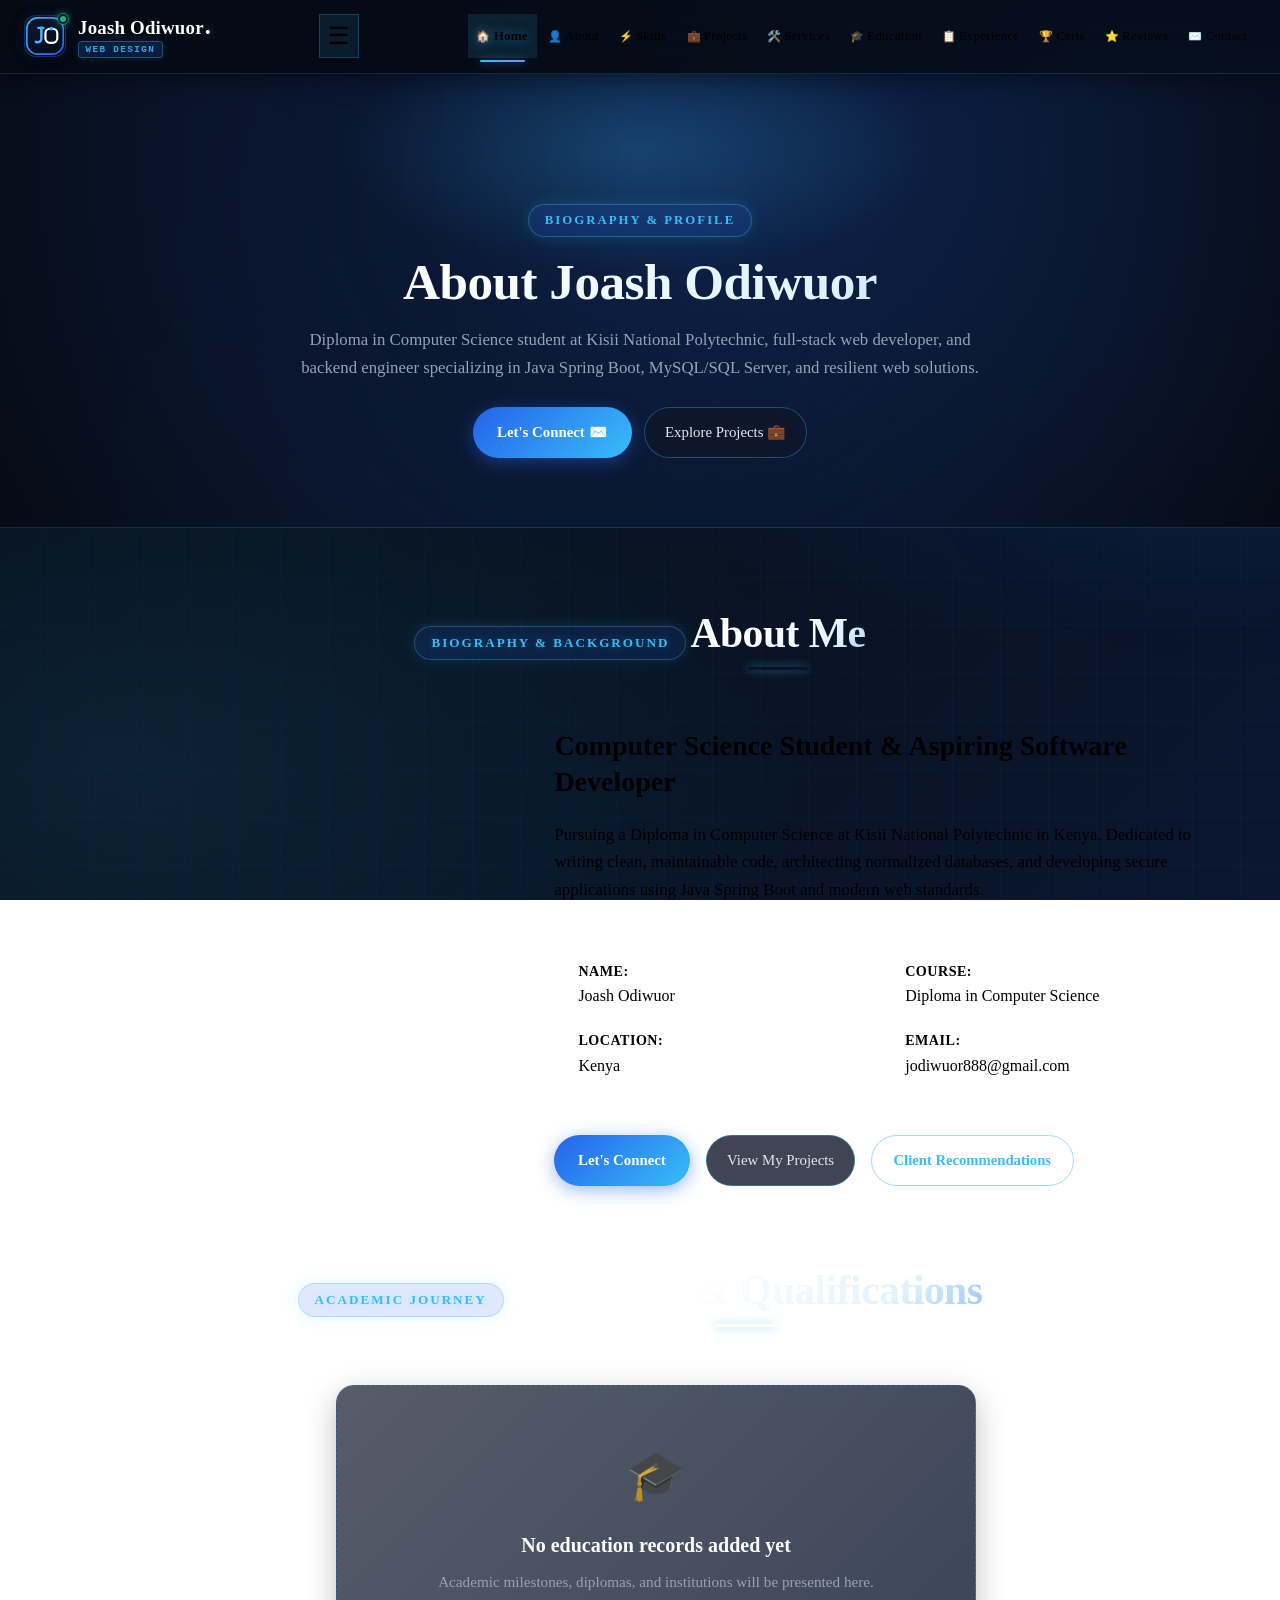
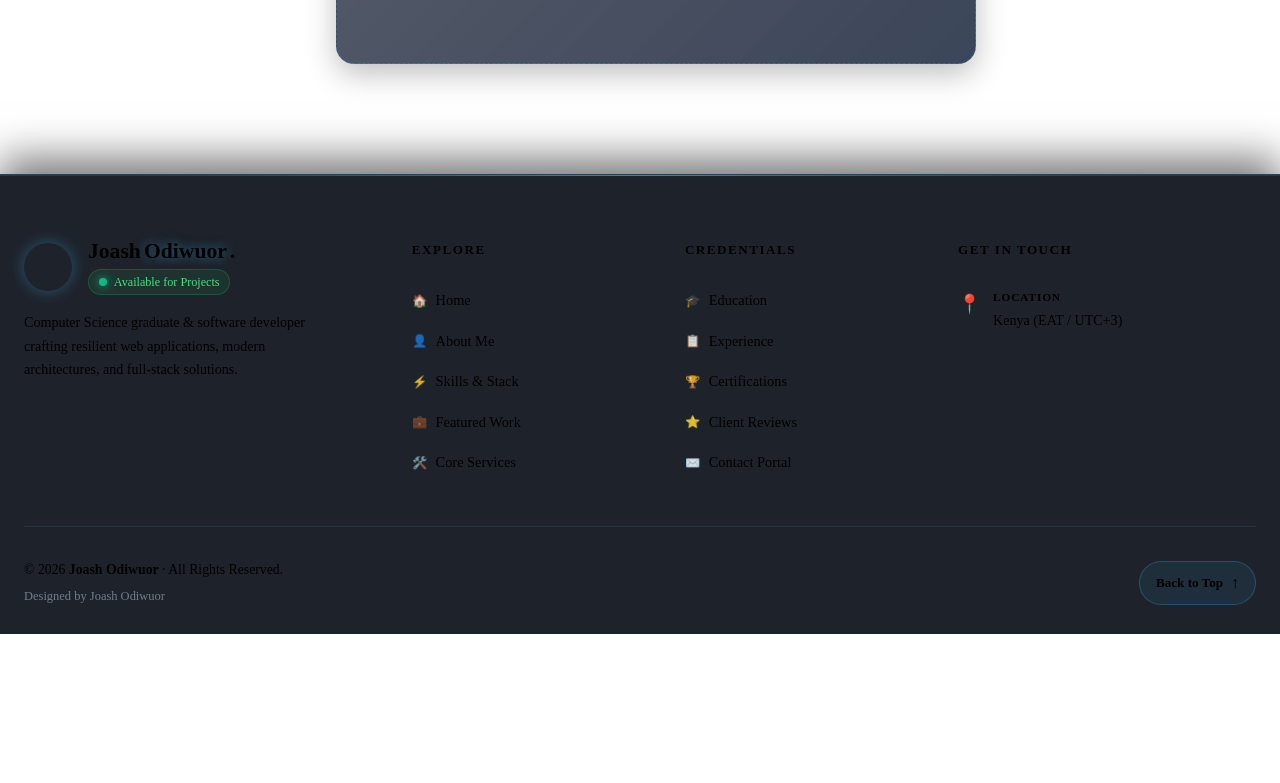
==== commit 1468fdaf: "design: complete unified sub-page hero banners, live project filters, search bar, and UI polish" ====
--- a/frontendport/about.html
+++ b/frontendport/about.html
@@ -226,6 +226,21 @@
         </nav>
     </header>
 
+    <!-- ================= SUB-PAGE HERO BANNER ================= -->
+    <section class="page-banner">
+        <span class="page-banner-badge">BIOGRAPHY &amp; PROFILE</span>
+        <h1>About Joash Odiwuor</h1>
+        <p class="page-banner-desc">
+            Diploma in Computer Science student at Kisii National Polytechnic, full-stack web developer, and backend engineer specializing in Java Spring Boot, MySQL/SQL Server, and resilient web solutions.
+        </p>
+        <div style="display:flex; justify-content:center; gap:12px; flex-wrap:wrap; margin-bottom:15px;">
+            <a href="contact.html" class="btn primary-btn">Let's Connect ✉️</a>
+            <a href="projects.html" class="btn secondary-btn">Explore Projects 💼</a>
+        </div>
+    </section>
+
+</header>
+
     <main id="main" class="section">
         <div class="section-title">
             <p>BIOGRAPHY & BACKGROUND</p>
--- a/frontendport/assets/css/style.css
+++ b/frontendport/assets/css/style.css
@@ -3354,3 +3354,349 @@
         animation: none !important;
     }
 }
+
+
+/* ==========================================================================
+   INTERACTIVE SUB-PAGE BANNERS & UNIFIED VISUAL IDENTITY
+   ========================================================================== */
+
+/* Typewriter Blinking Cursor */
+#typingHeadline::after {
+    content: '|';
+    animation: blinkCursor 0.9s infinite;
+    color: var(--cyan-accent, #38bdf8);
+    margin-left: 2px;
+    font-weight: 300;
+}
+
+@keyframes blinkCursor {
+    0%, 100% { opacity: 1; }
+    50% { opacity: 0; }
+}
+
+/* Global Sub-Page Hero Banner */
+.page-banner {
+    padding: 130px 24px 55px;
+    text-align: center;
+    background: radial-gradient(circle at 50% 20%, rgba(37, 99, 235, 0.15) 0%, rgba(11, 23, 48, 0.85) 60%, rgba(6, 11, 20, 0.95) 100%);
+    backdrop-filter: blur(20px);
+    -webkit-backdrop-filter: blur(20px);
+    border-bottom: 1px solid rgba(56, 189, 248, 0.18);
+    position: relative;
+    overflow: hidden;
+}
+
+.page-banner::before {
+    content: '';
+    position: absolute;
+    top: -50px;
+    left: 50%;
+    transform: translateX(-50%);
+    width: 600px;
+    height: 250px;
+    background: radial-gradient(ellipse, rgba(56, 189, 248, 0.22) 0%, transparent 70%);
+    pointer-events: none;
+    z-index: 0;
+}
+
+.page-banner > * {
+    position: relative;
+    z-index: 1;
+}
+
+.page-banner-badge {
+    display: inline-block;
+    background: rgba(37, 99, 235, 0.16);
+    border: 1px solid rgba(56, 189, 248, 0.35);
+    color: var(--cyan-accent, #38bdf8);
+    padding: 5px 16px;
+    border-radius: 20px;
+    font-size: 0.8rem;
+    font-weight: 600;
+    letter-spacing: 2px;
+    text-transform: uppercase;
+    margin-bottom: 1rem;
+    box-shadow: 0 0 15px rgba(56, 189, 248, 0.18);
+}
+
+.page-banner h1 {
+    font-size: clamp(2.2rem, 4.5vw, 3.2rem);
+    background: linear-gradient(135deg, #ffffff 30%, #e0f2fe 65%, #38bdf8 100%);
+    -webkit-background-clip: text;
+    -webkit-text-fill-color: transparent;
+    margin-bottom: 14px;
+    font-weight: 800;
+    letter-spacing: -0.5px;
+}
+
+.page-banner p.page-banner-desc {
+    color: var(--text-secondary, #94a3b8);
+    max-width: 680px;
+    margin: 0 auto 24px;
+    font-size: 1.05rem;
+    line-height: 1.7;
+}
+
+/* Reusable Filter Bar */
+.filter-bar {
+    display: flex;
+    justify-content: center;
+    flex-wrap: wrap;
+    gap: 10px;
+    margin: 22px auto;
+    max-width: 900px;
+}
+
+.filter-btn {
+    background: rgba(11, 23, 48, 0.75);
+    border: 1px solid rgba(56, 189, 248, 0.22);
+    color: var(--text-secondary, #94a3b8);
+    padding: 8px 18px;
+    border-radius: 22px;
+    cursor: pointer;
+    font-size: 0.85rem;
+    font-weight: 500;
+    backdrop-filter: blur(8px);
+    transition: all 0.25s cubic-bezier(0.4, 0, 0.2, 1);
+}
+
+.filter-btn:hover,
+.filter-btn.active {
+    background: linear-gradient(135deg, #2563eb, #38bdf8);
+    border-color: #38bdf8;
+    color: #ffffff;
+    font-weight: 600;
+    box-shadow: 0 4px 18px rgba(56, 189, 248, 0.4);
+    transform: translateY(-2px);
+}
+
+/* Reusable Search Box */
+.search-box-wrap {
+    max-width: 460px;
+    margin: 0 auto 24px;
+    position: relative;
+}
+
+.search-box-wrap input {
+    width: 100%;
+    padding: 12px 22px;
+    background: rgba(15, 23, 42, 0.85);
+    border: 1px solid rgba(56, 189, 248, 0.25);
+    border-radius: 30px;
+    color: #ffffff;
+    font-size: 0.92rem;
+    backdrop-filter: blur(10px);
+    box-shadow: 0 4px 20px rgba(0, 0, 0, 0.35);
+    transition: all 0.3s ease;
+}
+
+.search-box-wrap input:focus {
+    outline: none;
+    border-color: var(--cyan-accent, #38bdf8);
+    box-shadow: 0 0 22px rgba(56, 189, 248, 0.4);
+    background: rgba(15, 23, 42, 0.98);
+}
+
+.search-box-wrap input::placeholder {
+    color: #64748b;
+}
+
+/* Empty State Card Modernization */
+.empty-state {
+    text-align: center;
+    padding: 50px 24px;
+    background: linear-gradient(135deg, rgba(15, 23, 42, 0.7), rgba(11, 23, 48, 0.8));
+    border: 1px dashed rgba(56, 189, 248, 0.25);
+    border-radius: 18px;
+    max-width: 640px;
+    margin: 30px auto;
+    backdrop-filter: blur(12px);
+    box-shadow: 0 10px 30px rgba(0, 0, 0, 0.25);
+}
+
+.empty-state .empty-state-icon {
+    font-size: 3rem;
+    margin-bottom: 14px;
+    display: inline-block;
+    animation: statusPulse 3s infinite ease-in-out;
+}
+
+.empty-state h4 {
+    color: #ffffff;
+    font-size: 1.25rem;
+    font-weight: 700;
+    margin-bottom: 8px;
+}
+
+.empty-state p {
+    color: var(--text-secondary, #94a3b8);
+    font-size: 0.95rem;
+    line-height: 1.6;
+    max-width: 480px;
+    margin: 0 auto 18px;
+}
+
+/* Modern Project Card Enhancements */
+.project-card {
+    display: flex;
+    flex-direction: column;
+}
+
+.project-image {
+    position: relative;
+    overflow: hidden;
+    height: 200px;
+    background: rgba(15, 23, 42, 0.9);
+    display: flex;
+    align-items: center;
+    justify-content: center;
+}
+
+.project-image img {
+    width: 100%;
+    height: 100%;
+    object-fit: cover;
+    transition: transform 0.5s cubic-bezier(0.4, 0, 0.2, 1);
+}
+
+.project-card:hover .project-image img {
+    transform: scale(1.08);
+}
+
+.project-image .badge-cat {
+    position: absolute;
+    top: 12px;
+    right: 12px;
+    background: rgba(15, 23, 42, 0.88);
+    backdrop-filter: blur(8px);
+    border: 1px solid rgba(56, 189, 248, 0.35);
+    color: #38bdf8;
+    padding: 4px 12px;
+    border-radius: 16px;
+    font-size: 0.75rem;
+    font-weight: 600;
+    z-index: 2;
+}
+
+.project-content {
+    padding: 22px;
+    display: flex;
+    flex-direction: column;
+    flex-grow: 1;
+}
+
+.project-content h3 {
+    color: #ffffff;
+    font-size: 1.25rem;
+    font-weight: 700;
+    margin-bottom: 8px;
+}
+
+.project-content p {
+    color: var(--text-secondary, #94a3b8);
+    font-size: 0.92rem;
+    line-height: 1.6;
+    margin-bottom: 16px;
+    flex-grow: 1;
+}
+
+.project-technologies {
+    display: flex;
+    flex-wrap: wrap;
+    gap: 6px;
+    margin-bottom: 18px;
+}
+
+.project-technologies span {
+    background: rgba(56, 189, 248, 0.1);
+    border: 1px solid rgba(56, 189, 248, 0.22);
+    color: #7dd3fc;
+    font-size: 0.74rem;
+    font-weight: 500;
+    padding: 3px 10px;
+    border-radius: 12px;
+}
+
+.project-links {
+    display: flex;
+    gap: 12px;
+    margin-top: auto;
+}
+
+.project-link {
+    color: var(--cyan-accent, #38bdf8);
+    text-decoration: none;
+    font-size: 0.86rem;
+    font-weight: 600;
+    transition: all 0.2s ease;
+    display: inline-flex;
+    align-items: center;
+    gap: 4px;
+}
+
+.project-link:hover {
+    color: #ffffff;
+    transform: translateX(3px);
+}
+
+/* Service Card Enhancement */
+.service-icon {
+    font-size: 2.2rem;
+    margin-bottom: 14px;
+    display: inline-block;
+    transition: transform 0.3s ease;
+}
+
+.service-card:hover .service-icon {
+    transform: scale(1.15) rotate(5deg);
+}
+
+.service-card h3 {
+    color: #ffffff;
+    font-size: 1.2rem;
+    font-weight: 700;
+    margin-bottom: 10px;
+}
+
+.service-card p {
+    color: var(--text-secondary, #94a3b8);
+    font-size: 0.92rem;
+    line-height: 1.6;
+}
+
+/* Navigation active indicator enhancement */
+.nav-links a.active {
+    color: var(--cyan-accent, #38bdf8);
+    position: relative;
+}
+
+.nav-links a.active::after {
+    content: '';
+    position: absolute;
+    bottom: -4px;
+    left: 12px;
+    right: 12px;
+    height: 2px;
+    background: linear-gradient(90deg, #38bdf8, #818cf8);
+    border-radius: 2px;
+    box-shadow: 0 0 8px rgba(56, 189, 248, 0.6);
+}
+
+/* Floating Back-To-Top Button */
+.footer-back-to-top {
+    transition: all 0.3s cubic-bezier(0.4, 0, 0.2, 1);
+}
+
+.footer-back-to-top:hover {
+    transform: translateY(-4px);
+    box-shadow: 0 8px 20px rgba(56, 189, 248, 0.3);
+}
+
+.footer-back-to-top .btt-icon {
+    display: inline-block;
+    transition: transform 0.3s ease;
+}
+
+.footer-back-to-top:hover .btt-icon {
+    transform: translateY(-3px);
+}
--- a/frontendport/assets/css/style.css
+++ b/frontendport/assets/css/style.css
@@ -3354,3 +3354,349 @@
         animation: none !important;
     }
 }
+
+
+/* ==========================================================================
+   INTERACTIVE SUB-PAGE BANNERS & UNIFIED VISUAL IDENTITY
+   ========================================================================== */
+
+/* Typewriter Blinking Cursor */
+#typingHeadline::after {
+    content: '|';
+    animation: blinkCursor 0.9s infinite;
+    color: var(--cyan-accent, #38bdf8);
+    margin-left: 2px;
+    font-weight: 300;
+}
+
+@keyframes blinkCursor {
+    0%, 100% { opacity: 1; }
+    50% { opacity: 0; }
+}
+
+/* Global Sub-Page Hero Banner */
+.page-banner {
+    padding: 130px 24px 55px;
+    text-align: center;
+    background: radial-gradient(circle at 50% 20%, rgba(37, 99, 235, 0.15) 0%, rgba(11, 23, 48, 0.85) 60%, rgba(6, 11, 20, 0.95) 100%);
+    backdrop-filter: blur(20px);
+    -webkit-backdrop-filter: blur(20px);
+    border-bottom: 1px solid rgba(56, 189, 248, 0.18);
+    position: relative;
+    overflow: hidden;
+}
+
+.page-banner::before {
+    content: '';
+    position: absolute;
+    top: -50px;
+    left: 50%;
+    transform: translateX(-50%);
+    width: 600px;
+    height: 250px;
+    background: radial-gradient(ellipse, rgba(56, 189, 248, 0.22) 0%, transparent 70%);
+    pointer-events: none;
+    z-index: 0;
+}
+
+.page-banner > * {
+    position: relative;
+    z-index: 1;
+}
+
+.page-banner-badge {
+    display: inline-block;
+    background: rgba(37, 99, 235, 0.16);
+    border: 1px solid rgba(56, 189, 248, 0.35);
+    color: var(--cyan-accent, #38bdf8);
+    padding: 5px 16px;
+    border-radius: 20px;
+    font-size: 0.8rem;
+    font-weight: 600;
+    letter-spacing: 2px;
+    text-transform: uppercase;
+    margin-bottom: 1rem;
+    box-shadow: 0 0 15px rgba(56, 189, 248, 0.18);
+}
+
+.page-banner h1 {
+    font-size: clamp(2.2rem, 4.5vw, 3.2rem);
+    background: linear-gradient(135deg, #ffffff 30%, #e0f2fe 65%, #38bdf8 100%);
+    -webkit-background-clip: text;
+    -webkit-text-fill-color: transparent;
+    margin-bottom: 14px;
+    font-weight: 800;
+    letter-spacing: -0.5px;
+}
+
+.page-banner p.page-banner-desc {
+    color: var(--text-secondary, #94a3b8);
+    max-width: 680px;
+    margin: 0 auto 24px;
+    font-size: 1.05rem;
+    line-height: 1.7;
+}
+
+/* Reusable Filter Bar */
+.filter-bar {
+    display: flex;
+    justify-content: center;
+    flex-wrap: wrap;
+    gap: 10px;
+    margin: 22px auto;
+    max-width: 900px;
+}
+
+.filter-btn {
+    background: rgba(11, 23, 48, 0.75);
+    border: 1px solid rgba(56, 189, 248, 0.22);
+    color: var(--text-secondary, #94a3b8);
+    padding: 8px 18px;
+    border-radius: 22px;
+    cursor: pointer;
+    font-size: 0.85rem;
+    font-weight: 500;
+    backdrop-filter: blur(8px);
+    transition: all 0.25s cubic-bezier(0.4, 0, 0.2, 1);
+}
+
+.filter-btn:hover,
+.filter-btn.active {
+    background: linear-gradient(135deg, #2563eb, #38bdf8);
+    border-color: #38bdf8;
+    color: #ffffff;
+    font-weight: 600;
+    box-shadow: 0 4px 18px rgba(56, 189, 248, 0.4);
+    transform: translateY(-2px);
+}
+
+/* Reusable Search Box */
+.search-box-wrap {
+    max-width: 460px;
+    margin: 0 auto 24px;
+    position: relative;
+}
+
+.search-box-wrap input {
+    width: 100%;
+    padding: 12px 22px;
+    background: rgba(15, 23, 42, 0.85);
+    border: 1px solid rgba(56, 189, 248, 0.25);
+    border-radius: 30px;
+    color: #ffffff;
+    font-size: 0.92rem;
+    backdrop-filter: blur(10px);
+    box-shadow: 0 4px 20px rgba(0, 0, 0, 0.35);
+    transition: all 0.3s ease;
+}
+
+.search-box-wrap input:focus {
+    outline: none;
+    border-color: var(--cyan-accent, #38bdf8);
+    box-shadow: 0 0 22px rgba(56, 189, 248, 0.4);
+    background: rgba(15, 23, 42, 0.98);
+}
+
+.search-box-wrap input::placeholder {
+    color: #64748b;
+}
+
+/* Empty State Card Modernization */
+.empty-state {
+    text-align: center;
+    padding: 50px 24px;
+    background: linear-gradient(135deg, rgba(15, 23, 42, 0.7), rgba(11, 23, 48, 0.8));
+    border: 1px dashed rgba(56, 189, 248, 0.25);
+    border-radius: 18px;
+    max-width: 640px;
+    margin: 30px auto;
+    backdrop-filter: blur(12px);
+    box-shadow: 0 10px 30px rgba(0, 0, 0, 0.25);
+}
+
+.empty-state .empty-state-icon {
+    font-size: 3rem;
+    margin-bottom: 14px;
+    display: inline-block;
+    animation: statusPulse 3s infinite ease-in-out;
+}
+
+.empty-state h4 {
+    color: #ffffff;
+    font-size: 1.25rem;
+    font-weight: 700;
+    margin-bottom: 8px;
+}
+
+.empty-state p {
+    color: var(--text-secondary, #94a3b8);
+    font-size: 0.95rem;
+    line-height: 1.6;
+    max-width: 480px;
+    margin: 0 auto 18px;
+}
+
+/* Modern Project Card Enhancements */
+.project-card {
+    display: flex;
+    flex-direction: column;
+}
+
+.project-image {
+    position: relative;
+    overflow: hidden;
+    height: 200px;
+    background: rgba(15, 23, 42, 0.9);
+    display: flex;
+    align-items: center;
+    justify-content: center;
+}
+
+.project-image img {
+    width: 100%;
+    height: 100%;
+    object-fit: cover;
+    transition: transform 0.5s cubic-bezier(0.4, 0, 0.2, 1);
+}
+
+.project-card:hover .project-image img {
+    transform: scale(1.08);
+}
+
+.project-image .badge-cat {
+    position: absolute;
+    top: 12px;
+    right: 12px;
+    background: rgba(15, 23, 42, 0.88);
+    backdrop-filter: blur(8px);
+    border: 1px solid rgba(56, 189, 248, 0.35);
+    color: #38bdf8;
+    padding: 4px 12px;
+    border-radius: 16px;
+    font-size: 0.75rem;
+    font-weight: 600;
+    z-index: 2;
+}
+
+.project-content {
+    padding: 22px;
+    display: flex;
+    flex-direction: column;
+    flex-grow: 1;
+}
+
+.project-content h3 {
+    color: #ffffff;
+    font-size: 1.25rem;
+    font-weight: 700;
+    margin-bottom: 8px;
+}
+
+.project-content p {
+    color: var(--text-secondary, #94a3b8);
+    font-size: 0.92rem;
+    line-height: 1.6;
+    margin-bottom: 16px;
+    flex-grow: 1;
+}
+
+.project-technologies {
+    display: flex;
+    flex-wrap: wrap;
+    gap: 6px;
+    margin-bottom: 18px;
+}
+
+.project-technologies span {
+    background: rgba(56, 189, 248, 0.1);
+    border: 1px solid rgba(56, 189, 248, 0.22);
+    color: #7dd3fc;
+    font-size: 0.74rem;
+    font-weight: 500;
+    padding: 3px 10px;
+    border-radius: 12px;
+}
+
+.project-links {
+    display: flex;
+    gap: 12px;
+    margin-top: auto;
+}
+
+.project-link {
+    color: var(--cyan-accent, #38bdf8);
+    text-decoration: none;
+    font-size: 0.86rem;
+    font-weight: 600;
+    transition: all 0.2s ease;
+    display: inline-flex;
+    align-items: center;
+    gap: 4px;
+}
+
+.project-link:hover {
+    color: #ffffff;
+    transform: translateX(3px);
+}
+
+/* Service Card Enhancement */
+.service-icon {
+    font-size: 2.2rem;
+    margin-bottom: 14px;
+    display: inline-block;
+    transition: transform 0.3s ease;
+}
+
+.service-card:hover .service-icon {
+    transform: scale(1.15) rotate(5deg);
+}
+
+.service-card h3 {
+    color: #ffffff;
+    font-size: 1.2rem;
+    font-weight: 700;
+    margin-bottom: 10px;
+}
+
+.service-card p {
+    color: var(--text-secondary, #94a3b8);
+    font-size: 0.92rem;
+    line-height: 1.6;
+}
+
+/* Navigation active indicator enhancement */
+.nav-links a.active {
+    color: var(--cyan-accent, #38bdf8);
+    position: relative;
+}
+
+.nav-links a.active::after {
+    content: '';
+    position: absolute;
+    bottom: -4px;
+    left: 12px;
+    right: 12px;
+    height: 2px;
+    background: linear-gradient(90deg, #38bdf8, #818cf8);
+    border-radius: 2px;
+    box-shadow: 0 0 8px rgba(56, 189, 248, 0.6);
+}
+
+/* Floating Back-To-Top Button */
+.footer-back-to-top {
+    transition: all 0.3s cubic-bezier(0.4, 0, 0.2, 1);
+}
+
+.footer-back-to-top:hover {
+    transform: translateY(-4px);
+    box-shadow: 0 8px 20px rgba(56, 189, 248, 0.3);
+}
+
+.footer-back-to-top .btt-icon {
+    display: inline-block;
+    transition: transform 0.3s ease;
+}
+
+.footer-back-to-top:hover .btt-icon {
+    transform: translateY(-3px);
+}
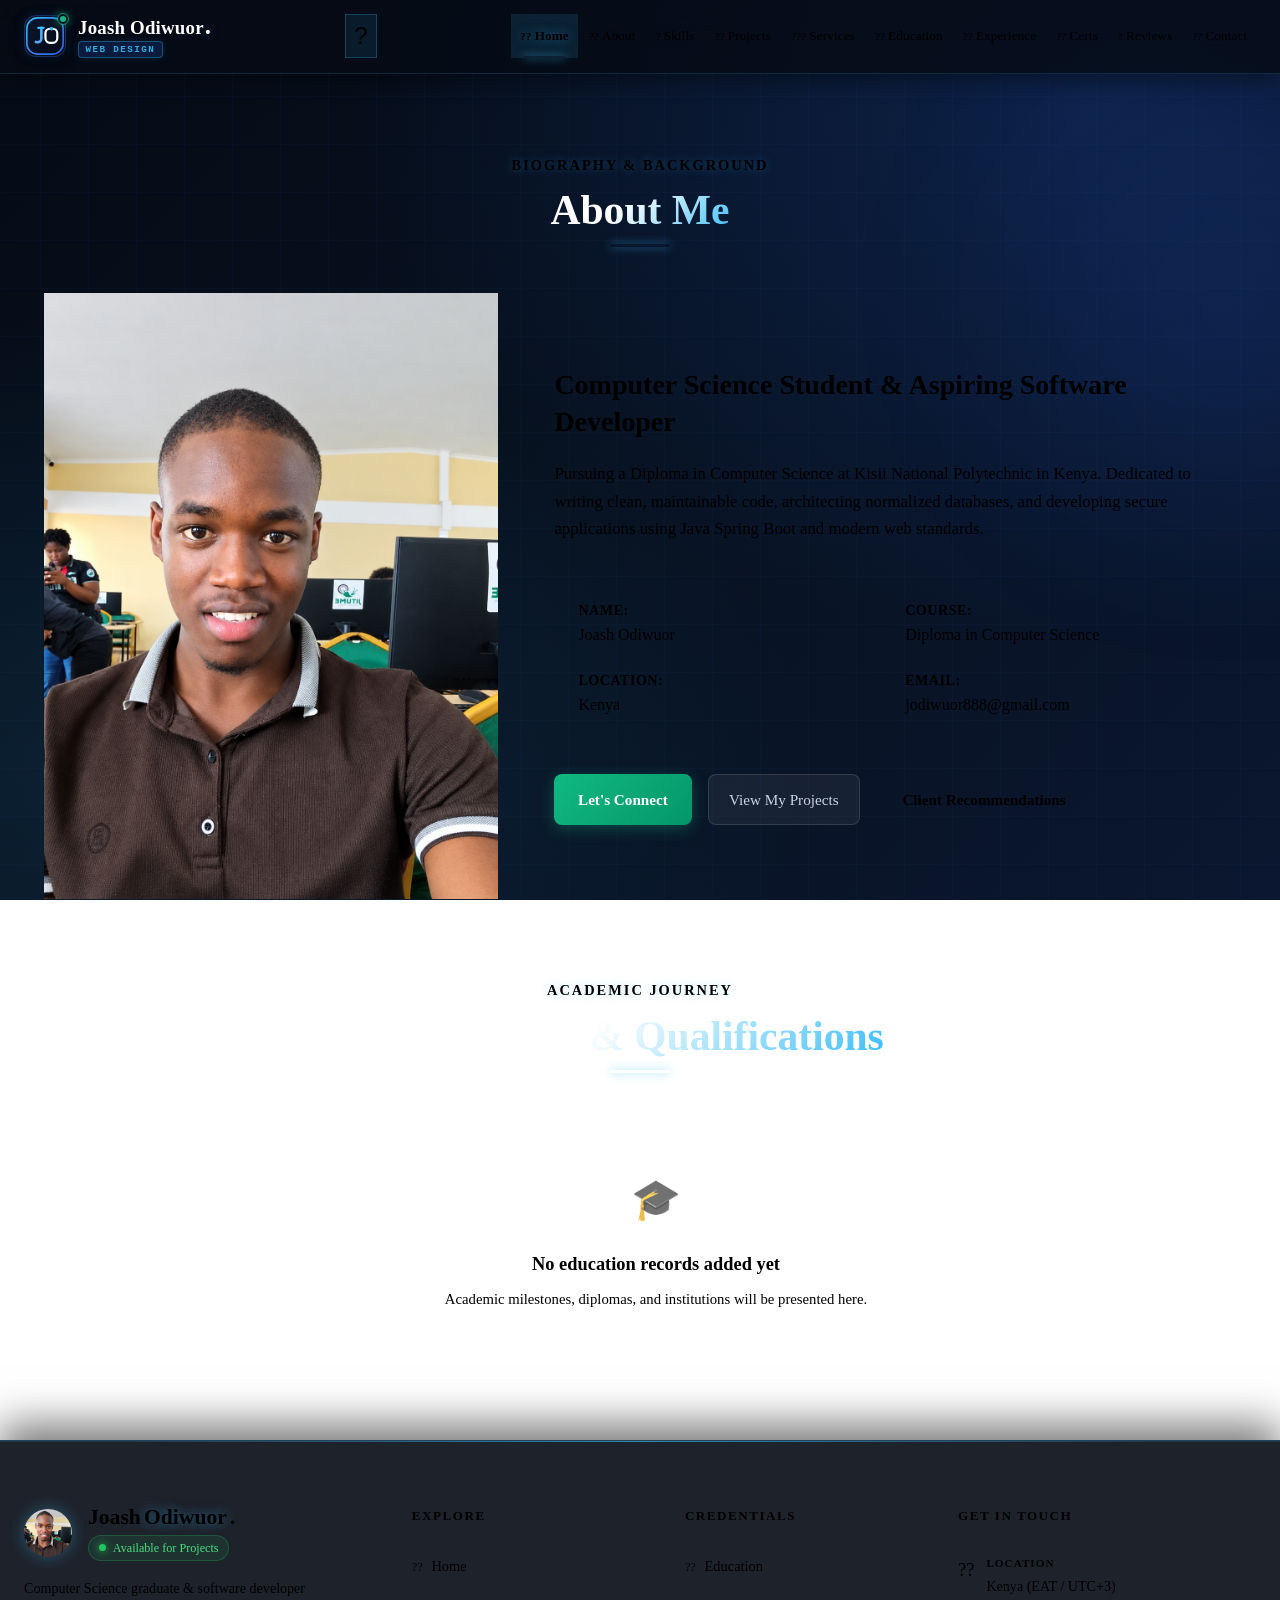
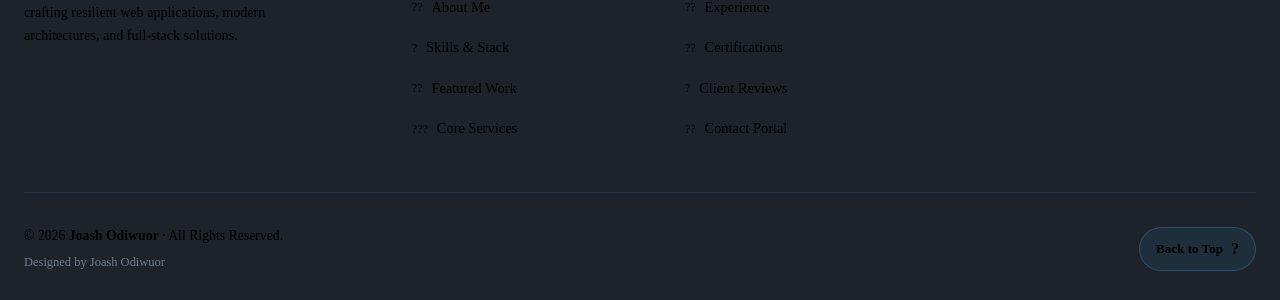
==== commit e8e6f16d: "revert: restore public frontend to original layout while preserving security hardening Revert visual" ====
--- a/frontendport/about.html
+++ b/frontendport/about.html
@@ -209,37 +209,22 @@
                 </div>
             </a>
 
-            <button class="menu-toggle" aria-label="Toggle navigation menu" aria-expanded="false" aria-controls="primaryNav">☰</button>
+            <button class="menu-toggle" aria-label="Toggle navigation menu" aria-expanded="false" aria-controls="primaryNav">?</button>
 
             <ul class="nav-links" id="primaryNav">
-                <li><a href="index.html#home"><span class="nav-icon">🏠</span>Home</a></li>
-                <li><a href="about.html" class="active"><span class="nav-icon">👤</span>About</a></li>
-                <li><a href="index.html#skills"><span class="nav-icon">⚡</span>Skills</a></li>
-                <li><a href="projects.html"><span class="nav-icon">💼</span>Projects</a></li>
-                <li><a href="services.html"><span class="nav-icon">🛠️</span>Services</a></li>
-                <li><a href="index.html#education"><span class="nav-icon">🎓</span>Education</a></li>
-                <li><a href="index.html#experience"><span class="nav-icon">📋</span>Experience</a></li>
-                <li><a href="index.html#certificates"><span class="nav-icon">🏆</span>Certs</a></li>
-                <li><a href="testimonials.html"><span class="nav-icon">⭐</span>Reviews</a></li>
-                <li><a href="contact.html"><span class="nav-icon">✉️</span>Contact</a></li>
+                <li><a href="index.html#home"><span class="nav-icon">??</span>Home</a></li>
+                <li><a href="about.html" class="active"><span class="nav-icon">??</span>About</a></li>
+                <li><a href="index.html#skills"><span class="nav-icon">?</span>Skills</a></li>
+                <li><a href="projects.html"><span class="nav-icon">??</span>Projects</a></li>
+                <li><a href="services.html"><span class="nav-icon">???</span>Services</a></li>
+                <li><a href="index.html#education"><span class="nav-icon">??</span>Education</a></li>
+                <li><a href="index.html#experience"><span class="nav-icon">??</span>Experience</a></li>
+                <li><a href="index.html#certificates"><span class="nav-icon">??</span>Certs</a></li>
+                <li><a href="testimonials.html"><span class="nav-icon">?</span>Reviews</a></li>
+                <li><a href="contact.html"><span class="nav-icon">??</span>Contact</a></li>
             </ul>
         </nav>
     </header>
-
-    <!-- ================= SUB-PAGE HERO BANNER ================= -->
-    <section class="page-banner">
-        <span class="page-banner-badge">BIOGRAPHY &amp; PROFILE</span>
-        <h1>About Joash Odiwuor</h1>
-        <p class="page-banner-desc">
-            Diploma in Computer Science student at Kisii National Polytechnic, full-stack web developer, and backend engineer specializing in Java Spring Boot, MySQL/SQL Server, and resilient web solutions.
-        </p>
-        <div style="display:flex; justify-content:center; gap:12px; flex-wrap:wrap; margin-bottom:15px;">
-            <a href="contact.html" class="btn primary-btn">Let's Connect ✉️</a>
-            <a href="projects.html" class="btn secondary-btn">Explore Projects 💼</a>
-        </div>
-    </section>
-
-</header>
 
     <main id="main" class="section">
         <div class="section-title">
@@ -307,11 +292,11 @@
             <div class="footer-nav-col">
                 <h4 class="footer-col-title">Explore</h4>
                 <ul class="footer-links-list">
-                    <li><a href="index.html#home"><span class="ficon">🏠</span> Home</a></li>
-                    <li><a href="about.html"><span class="ficon">👤</span> About Me</a></li>
-                    <li><a href="index.html#skills"><span class="ficon">⚡</span> Skills &amp; Stack</a></li>
-                    <li><a href="projects.html"><span class="ficon">💼</span> Featured Work</a></li>
-                    <li><a href="services.html"><span class="ficon">🛠️</span> Core Services</a></li>
+                    <li><a href="index.html#home"><span class="ficon">??</span> Home</a></li>
+                    <li><a href="about.html"><span class="ficon">??</span> About Me</a></li>
+                    <li><a href="index.html#skills"><span class="ficon">?</span> Skills &amp; Stack</a></li>
+                    <li><a href="projects.html"><span class="ficon">??</span> Featured Work</a></li>
+                    <li><a href="services.html"><span class="ficon">???</span> Core Services</a></li>
                 </ul>
             </div>
 
@@ -319,11 +304,11 @@
             <div class="footer-nav-col">
                 <h4 class="footer-col-title">Credentials</h4>
                 <ul class="footer-links-list">
-                    <li><a href="index.html#education"><span class="ficon">🎓</span> Education</a></li>
-                    <li><a href="index.html#experience"><span class="ficon">📋</span> Experience</a></li>
-                    <li><a href="index.html#certificates"><span class="ficon">🏆</span> Certifications</a></li>
-                    <li><a href="testimonials.html"><span class="ficon">⭐</span> Client Reviews</a></li>
-                    <li><a href="contact.html"><span class="ficon">✉️</span> Contact Portal</a></li>
+                    <li><a href="index.html#education"><span class="ficon">??</span> Education</a></li>
+                    <li><a href="index.html#experience"><span class="ficon">??</span> Experience</a></li>
+                    <li><a href="index.html#certificates"><span class="ficon">??</span> Certifications</a></li>
+                    <li><a href="testimonials.html"><span class="ficon">?</span> Client Reviews</a></li>
+                    <li><a href="contact.html"><span class="ficon">??</span> Contact Portal</a></li>
                 </ul>
             </div>
 
@@ -332,14 +317,14 @@
                 <h4 class="footer-col-title">Get in Touch</h4>
                 <div class="footer-contact-info">
                     <div class="footer-contact-item">
-                        <span class="fci">📍</span>
+                        <span class="fci">??</span>
                         <div class="fci-content">
                             <span class="fci-label">Location</span>
                             <span class="fci-value">Kenya (EAT / UTC+3)</span>
                         </div>
                     </div>
                     <div class="footer-contact-item footer-email-item">
-                        <span class="fci">📍</span>
+                        <span class="fci">??</span>
                         <div class="fci-content">
                             <span class="fci-label">Direct Email</span>
                             <a href="mailto:jodiwuor888@gmail.com" class="fci-value footer-mail-link">jodiwuor888@gmail.com</a>
@@ -360,7 +345,7 @@
             <div class="footer-back-to-top-wrapper">
                 <a href="#about" class="footer-back-to-top" title="Scroll back to top">
                     <span class="btt-text">Back to Top</span>
-                    <span class="btt-icon">↑</span>
+                    <span class="btt-icon">?</span>
                 </a>
             </div>
         </div>
--- a/frontendport/assets/css/style.css
+++ b/frontendport/assets/css/style.css
@@ -2719,984 +2719,4 @@
     body {
         background-attachment: scroll;
     }
-}
-
-/* ==========================================================================
-   ULTRA-ATTRACTIVE MODERN DESIGN & VISUAL POLISH ENHANCEMENTS
-   ========================================================================== */
-
-/* 1. Hero Availability Pill */
-.hero-status-pill {
-    display: inline-flex;
-    align-items: center;
-    gap: 8px;
-    background: rgba(16, 185, 129, 0.12);
-    border: 1px solid rgba(16, 185, 129, 0.35);
-    color: #34d399;
-    padding: 6px 16px;
-    border-radius: 30px;
-    font-size: 0.82rem;
-    font-weight: 600;
-    letter-spacing: 0.5px;
-    margin-bottom: 1.25rem;
-    box-shadow: 0 4px 15px rgba(16, 185, 129, 0.15);
-    backdrop-filter: blur(8px);
-}
-
-.status-pulse-dot {
-    width: 8px;
-    height: 8px;
-    border-radius: 50%;
-    background: #10b981;
-    box-shadow: 0 0 10px #10b981;
-    display: inline-block;
-    animation: statusPulse 2s infinite ease-in-out;
-}
-
-@keyframes statusPulse {
-    0%, 100% {
-        transform: scale(1);
-        box-shadow: 0 0 4px #10b981;
-    }
-    50% {
-        transform: scale(1.35);
-        box-shadow: 0 0 14px #34d399;
-    }
-}
-
-/* 2. Hero Tech Pills */
-.hero-tech-pills {
-    display: flex;
-    gap: 8px;
-    flex-wrap: wrap;
-    margin-bottom: 1.75rem;
-}
-
-.tech-pill {
-    display: inline-flex;
-    align-items: center;
-    gap: 6px;
-    background: rgba(15, 23, 42, 0.72);
-    border: 1px solid rgba(56, 189, 248, 0.22);
-    color: #e2e8f0;
-    padding: 6px 14px;
-    border-radius: 20px;
-    font-size: 0.82rem;
-    font-weight: 500;
-    backdrop-filter: blur(8px);
-    transition: all 0.3s cubic-bezier(0.4, 0, 0.2, 1);
-}
-
-.tech-pill:hover {
-    border-color: var(--cyan-accent, #38bdf8);
-    background: rgba(37, 99, 235, 0.2);
-    color: #ffffff;
-    box-shadow: 0 0 16px rgba(56, 189, 248, 0.35);
-    transform: translateY(-2px);
-}
-
-/* 3. Hero Quick Stats Strip */
-.hero-stats-strip {
-    display: grid;
-    grid-template-columns: repeat(3, 1fr);
-    gap: 1rem;
-    margin-top: 2rem;
-    padding-top: 1.5rem;
-    border-top: 1px solid rgba(59, 130, 246, 0.18);
-}
-
-.hero-stat-card {
-    background: rgba(11, 23, 48, 0.65);
-    border: 1px solid rgba(56, 189, 248, 0.16);
-    border-radius: 14px;
-    padding: 14px 12px;
-    text-align: center;
-    backdrop-filter: blur(12px);
-    transition: all 0.3s ease;
-    box-shadow: 0 4px 15px rgba(0, 0, 0, 0.25);
-}
-
-.hero-stat-card:hover {
-    transform: translateY(-3px);
-    border-color: rgba(56, 189, 248, 0.45);
-    box-shadow: 0 8px 25px rgba(0, 0, 0, 0.4), 0 0 20px rgba(56, 189, 248, 0.22);
-}
-
-.hero-stat-card .stat-number {
-    font-size: 1.65rem;
-    font-weight: 800;
-    display: block;
-    line-height: 1.2;
-    background: linear-gradient(135deg, #ffffff 10%, #38bdf8 65%, #818cf8 100%);
-    -webkit-background-clip: text;
-    -webkit-text-fill-color: transparent;
-    margin-bottom: 4px;
-}
-
-.hero-stat-card .stat-label {
-    font-size: 0.74rem;
-    color: var(--text-muted, #94a3b8);
-    font-weight: 500;
-    text-transform: uppercase;
-    letter-spacing: 0.5px;
-    line-height: 1.3;
-}
-
-/* 4. Hero Avatar Presentation */
-.hero-avatar-wrapper {
-    position: relative;
-    width: 340px;
-    height: 340px;
-    display: flex;
-    justify-content: center;
-    align-items: center;
-}
-
-.avatar-glow-backdrop {
-    position: absolute;
-    width: 280px;
-    height: 280px;
-    border-radius: 50%;
-    background: radial-gradient(circle, rgba(56, 189, 248, 0.35) 0%, rgba(37, 99, 235, 0.18) 50%, transparent 75%);
-    filter: blur(30px);
-    z-index: 0;
-    animation: ambientHalo 4s ease-in-out infinite alternate;
-}
-
-@keyframes ambientHalo {
-    0% { transform: scale(0.95); opacity: 0.7; }
-    100% { transform: scale(1.1); opacity: 1; filter: blur(36px); }
-}
-
-.avatar-orbit-ring {
-    position: absolute;
-    width: 335px;
-    height: 335px;
-    border-radius: 50%;
-    border: 1.5px dashed rgba(56, 189, 248, 0.35);
-    z-index: 1;
-    animation: rotateDashed 30s linear infinite;
-}
-
-@keyframes rotateDashed {
-    from { transform: rotate(0deg); }
-    to { transform: rotate(360deg); }
-}
-
-.hero-avatar-wrapper .image-circle {
-    position: relative;
-    z-index: 2;
-    width: 280px;
-    height: 280px;
-    border-radius: 50%;
-    padding: 6px;
-    background: linear-gradient(135deg, #38bdf8, #2563eb, #818cf8);
-    box-shadow: 0 0 35px rgba(56, 189, 248, 0.45);
-    transition: transform 0.4s cubic-bezier(0.4, 0, 0.2, 1);
-}
-
-.hero-avatar-wrapper .image-circle:hover {
-    transform: scale(1.03);
-    box-shadow: 0 0 45px rgba(56, 189, 248, 0.6);
-}
-
-.floating-badge {
-    position: absolute;
-    z-index: 4;
-    display: flex;
-    align-items: center;
-    gap: 8px;
-    background: rgba(15, 23, 42, 0.92);
-    backdrop-filter: blur(14px);
-    border: 1px solid rgba(56, 189, 248, 0.35);
-    padding: 8px 16px;
-    border-radius: 30px;
-    box-shadow: 0 10px 25px rgba(0, 0, 0, 0.5), 0 0 18px rgba(56, 189, 248, 0.25);
-    font-size: 0.82rem;
-    font-weight: 600;
-    color: #ffffff;
-    animation: floatBadge 4s ease-in-out infinite alternate;
-}
-
-.badge-top-right {
-    top: 5px;
-    right: -15px;
-}
-
-.badge-bottom-left {
-    bottom: 5px;
-    left: -15px;
-    animation-delay: 2s;
-}
-
-@keyframes floatBadge {
-    0% { transform: translateY(0px); }
-    100% { transform: translateY(-8px); }
-}
-
-/* 5. Modern Card Elevation & Glassmorphism across the entire site */
-.service-card,
-.project-card,
-.testimonial-card,
-.skill-category-card,
-.cert-card,
-.contact-info,
-.contact-form {
-    background: linear-gradient(135deg, rgba(15, 23, 42, 0.82), rgba(11, 23, 48, 0.88)) !important;
-    backdrop-filter: blur(16px);
-    border: 1px solid rgba(56, 189, 248, 0.16) !important;
-    border-radius: 16px !important;
-    box-shadow: 0 10px 30px rgba(0, 0, 0, 0.35);
-    transition: all 0.35s cubic-bezier(0.4, 0, 0.2, 1);
-    position: relative;
-    overflow: hidden;
-}
-
-.service-card::before,
-.project-card::before,
-.testimonial-card::before,
-.skill-category-card::before {
-    content: '';
-    position: absolute;
-    top: 0;
-    left: 0;
-    right: 0;
-    height: 2px;
-    background: linear-gradient(90deg, transparent, rgba(56, 189, 248, 0.6), transparent);
-    opacity: 0.6;
-    transition: opacity 0.3s ease;
-}
-
-.service-card:hover,
-.project-card:hover,
-.testimonial-card:hover,
-.skill-category-card:hover {
-    transform: translateY(-6px);
-    border-color: rgba(56, 189, 248, 0.45) !important;
-    box-shadow: 0 20px 45px rgba(0, 0, 0, 0.5), 0 0 25px rgba(56, 189, 248, 0.22) !important;
-}
-
-.service-card:hover::before,
-.project-card:hover::before,
-.testimonial-card:hover::before,
-.skill-category-card:hover::before {
-    opacity: 1;
-}
-
-/* 6. Section Badges */
-.section-title p {
-    display: inline-block;
-    background: rgba(37, 99, 235, 0.14);
-    border: 1px solid rgba(56, 189, 248, 0.3);
-    color: var(--cyan-accent, #38bdf8);
-    padding: 5px 16px;
-    border-radius: 20px;
-    font-size: 0.82rem;
-    font-weight: 600;
-    letter-spacing: 2px;
-    text-transform: uppercase;
-    margin-bottom: 0.75rem;
-    box-shadow: 0 0 15px rgba(56, 189, 248, 0.15);
-}
-
-.section-title h2 {
-    font-size: clamp(2rem, 4vw, 2.75rem);
-    font-weight: 800;
-    letter-spacing: -0.5px;
-    background: linear-gradient(135deg, #ffffff 40%, #e0f2fe 80%, #93c5fd 100%);
-    -webkit-background-clip: text;
-    -webkit-text-fill-color: transparent;
-}
-
-/* 7. Button Glow Micro-Interactions */
-.btn.primary-btn {
-    background: linear-gradient(135deg, #2563eb 0%, #38bdf8 100%) !important;
-    border: none !important;
-    color: #ffffff !important;
-    font-weight: 600 !important;
-    box-shadow: 0 4px 18px rgba(37, 99, 235, 0.45);
-    border-radius: 30px !important;
-    transition: all 0.3s cubic-bezier(0.4, 0, 0.2, 1) !important;
-}
-
-.btn.primary-btn:hover {
-    box-shadow: 0 8px 28px rgba(56, 189, 248, 0.65) !important;
-    transform: translateY(-2px);
-    filter: brightness(1.08);
-}
-
-.btn.secondary-btn {
-    background: rgba(15, 23, 42, 0.8) !important;
-    border: 1px solid rgba(56, 189, 248, 0.35) !important;
-    color: #e2e8f0 !important;
-    border-radius: 30px !important;
-    transition: all 0.3s cubic-bezier(0.4, 0, 0.2, 1) !important;
-}
-
-.btn.secondary-btn:hover {
-    background: rgba(37, 99, 235, 0.25) !important;
-    border-color: #38bdf8 !important;
-    color: #ffffff !important;
-    box-shadow: 0 0 20px rgba(56, 189, 248, 0.35) !important;
-    transform: translateY(-2px);
-}
-
-/* 8. Input Focus Neon Glow in Contact Form */
-.contact-form input:focus,
-.contact-form textarea:focus {
-    border-color: var(--cyan-accent, #38bdf8) !important;
-    box-shadow: 0 0 18px rgba(56, 189, 248, 0.3) !important;
-    background: rgba(15, 23, 42, 0.95) !important;
-}
-
-/* 9. Mobile Responsive Adaptations */
-@media (max-width: 768px) {
-    .hero-stats-strip {
-        grid-template-columns: 1fr;
-        gap: 0.75rem;
-    }
-    .hero-avatar-wrapper {
-        width: 270px;
-        height: 270px;
-    }
-    .hero-avatar-wrapper .image-circle {
-        width: 220px;
-        height: 220px;
-    }
-    .avatar-orbit-ring {
-        width: 260px;
-        height: 260px;
-    }
-    .floating-badge {
-        font-size: 0.75rem;
-        padding: 6px 12px;
-    }
-    .badge-top-right {
-        right: -5px;
-    }
-    .badge-bottom-left {
-        left: -5px;
-    }
-}
-
-
-/* ==========================================================================
-   SCROLL-TRIGGERED ENTRANCE ANIMATIONS
-   ========================================================================== */
-
-/* Fade-in-up animation for sections */
-@keyframes fadeInUp {
-    from {
-        opacity: 0;
-        transform: translateY(30px);
-    }
-    to {
-        opacity: 1;
-        transform: translateY(0);
-    }
-}
-
-@keyframes fadeInLeft {
-    from {
-        opacity: 0;
-        transform: translateX(-30px);
-    }
-    to {
-        opacity: 1;
-        transform: translateX(0);
-    }
-}
-
-@keyframes fadeInRight {
-    from {
-        opacity: 0;
-        transform: translateX(30px);
-    }
-    to {
-        opacity: 1;
-        transform: translateX(0);
-    }
-}
-
-.section {
-    animation: fadeInUp 0.6s ease-out both;
-}
-
-/* Staggered card entrance */
-.service-card,
-.project-card,
-.testimonial-card,
-.skill-category-card,
-.cert-card {
-    opacity: 0;
-    animation: fadeInUp 0.5s ease-out forwards;
-}
-
-.service-card:nth-child(1), .project-card:nth-child(1), .testimonial-card:nth-child(1), .skill-category-card:nth-child(1), .cert-card:nth-child(1) { animation-delay: 0.1s; }
-.service-card:nth-child(2), .project-card:nth-child(2), .testimonial-card:nth-child(2), .skill-category-card:nth-child(2), .cert-card:nth-child(2) { animation-delay: 0.2s; }
-.service-card:nth-child(3), .project-card:nth-child(3), .testimonial-card:nth-child(3), .skill-category-card:nth-child(3), .cert-card:nth-child(3) { animation-delay: 0.3s; }
-.service-card:nth-child(4), .project-card:nth-child(4), .testimonial-card:nth-child(4), .skill-category-card:nth-child(4), .cert-card:nth-child(4) { animation-delay: 0.4s; }
-.service-card:nth-child(5), .project-card:nth-child(5), .testimonial-card:nth-child(5), .skill-category-card:nth-child(5), .cert-card:nth-child(5) { animation-delay: 0.5s; }
-.service-card:nth-child(6), .project-card:nth-child(6), .testimonial-card:nth-child(6), .skill-category-card:nth-child(6), .cert-card:nth-child(6) { animation-delay: 0.6s; }
-
-/* Timeline items staggered */
-.timeline-item:nth-child(odd) {
-    animation: fadeInLeft 0.5s ease-out forwards;
-}
-.timeline-item:nth-child(even) {
-    animation: fadeInRight 0.5s ease-out forwards;
-}
-
-/* ==========================================================================
-   HERO SECTION — ENHANCED LAYOUT
-   ========================================================================== */
-
-/* Ensure hero content and image flex properly */
-.hero {
-    display: flex;
-    align-items: center;
-    justify-content: space-between;
-    gap: 3rem;
-    min-height: 100vh;
-    padding: 120px 5% 60px;
-}
-
-.hero-content {
-    flex: 1;
-    max-width: 620px;
-}
-
-.hero-image {
-    flex: 0 0 auto;
-    display: flex;
-    justify-content: center;
-    align-items: center;
-}
-
-/* Hero Name Gradient */
-.hero h1,
-#heroName {
-    font-size: clamp(2.5rem, 5vw, 3.8rem);
-    font-weight: 800;
-    letter-spacing: -1px;
-    line-height: 1.1;
-    background: linear-gradient(135deg, #ffffff 20%, #e0f2fe 50%, #38bdf8 80%, #818cf8 100%);
-    -webkit-background-clip: text;
-    -webkit-text-fill-color: transparent;
-    margin-bottom: 0.5rem;
-}
-
-/* Typing headline */
-#typingHeadline {
-    font-size: clamp(1.1rem, 2.5vw, 1.5rem);
-    color: var(--cyan-accent, #38bdf8);
-    font-weight: 600;
-    margin-bottom: 1rem;
-}
-
-/* Hero description */
-.hero-description {
-    font-size: 1.05rem;
-    color: var(--text-secondary, #94a3b8);
-    line-height: 1.7;
-    margin-bottom: 1.5rem;
-    max-width: 540px;
-}
-
-/* Hero buttons container */
-.hero-buttons {
-    display: flex;
-    gap: 12px;
-    flex-wrap: wrap;
-    margin-bottom: 1.25rem;
-}
-
-/* Outline button for CV download */
-.btn.outline-btn {
-    background: transparent !important;
-    border: 1.5px solid rgba(56, 189, 248, 0.5) !important;
-    color: #38bdf8 !important;
-    border-radius: 30px !important;
-    transition: all 0.3s ease !important;
-}
-
-.btn.outline-btn:hover {
-    background: rgba(56, 189, 248, 0.12) !important;
-    border-color: #38bdf8 !important;
-    box-shadow: 0 0 20px rgba(56, 189, 248, 0.3) !important;
-}
-
-/* ==========================================================================
-   TABLET RESPONSIVE (769px - 1024px)
-   ========================================================================== */
-
-@media (max-width: 1024px) {
-    .hero {
-        flex-direction: column;
-        text-align: center;
-        padding: 100px 5% 40px;
-        gap: 2rem;
-    }
-    .hero-content {
-        max-width: 100%;
-        align-items: center;
-    }
-    .hero-tech-pills {
-        justify-content: center;
-    }
-    .hero-buttons {
-        justify-content: center;
-    }
-    .hero-stats-strip {
-        max-width: 480px;
-        margin-left: auto;
-        margin-right: auto;
-    }
-    .hero-description {
-        margin-left: auto;
-        margin-right: auto;
-    }
-}
-
-/* ==========================================================================
-   MOBILE RESPONSIVE ADDITIONS (max-width: 480px)
-   ========================================================================== */
-
-@media (max-width: 480px) {
-    .hero h1,
-    #heroName {
-        font-size: 2rem;
-    }
-    #typingHeadline {
-        font-size: 1rem;
-    }
-    .hero-description {
-        font-size: 0.92rem;
-    }
-    .tech-pill {
-        font-size: 0.75rem;
-        padding: 5px 10px;
-    }
-    .hero-buttons {
-        flex-direction: column;
-        gap: 10px;
-    }
-    .hero-buttons .btn {
-        width: 100%;
-        text-align: center;
-        justify-content: center;
-    }
-    .hero-stats-strip {
-        grid-template-columns: 1fr;
-    }
-    .hero-stat-card .stat-number {
-        font-size: 1.4rem;
-    }
-    .hero-avatar-wrapper {
-        width: 220px;
-        height: 220px;
-    }
-    .hero-avatar-wrapper .image-circle {
-        width: 180px;
-        height: 180px;
-    }
-    .avatar-orbit-ring {
-        width: 215px;
-        height: 215px;
-    }
-    .floating-badge {
-        font-size: 0.7rem;
-        padding: 5px 10px;
-    }
-}
-
-/* ==========================================================================
-   SMOOTH SCROLLBAR & SELECTION STYLING
-   ========================================================================== */
-
-/* Custom scrollbar */
-::-webkit-scrollbar {
-    width: 8px;
-}
-::-webkit-scrollbar-track {
-    background: rgba(7, 17, 31, 0.9);
-}
-::-webkit-scrollbar-thumb {
-    background: linear-gradient(180deg, #2563eb, #38bdf8);
-    border-radius: 10px;
-}
-::-webkit-scrollbar-thumb:hover {
-    background: linear-gradient(180deg, #38bdf8, #818cf8);
-}
-
-/* Text selection */
-::selection {
-    background: rgba(56, 189, 248, 0.3);
-    color: #ffffff;
-}
-
-/* ==========================================================================
-   REDUCED MOTION PREFERENCE
-   ========================================================================== */
-
-@media (prefers-reduced-motion: reduce) {
-    *,
-    *::before,
-    *::after {
-        animation-duration: 0.01ms !important;
-        animation-iteration-count: 1 !important;
-        transition-duration: 0.01ms !important;
-    }
-    .avatar-orbit-ring,
-    .avatar-glow-backdrop,
-    .status-pulse-dot,
-    .floating-badge {
-        animation: none !important;
-    }
-}
-
-
-/* ==========================================================================
-   INTERACTIVE SUB-PAGE BANNERS & UNIFIED VISUAL IDENTITY
-   ========================================================================== */
-
-/* Typewriter Blinking Cursor */
-#typingHeadline::after {
-    content: '|';
-    animation: blinkCursor 0.9s infinite;
-    color: var(--cyan-accent, #38bdf8);
-    margin-left: 2px;
-    font-weight: 300;
-}
-
-@keyframes blinkCursor {
-    0%, 100% { opacity: 1; }
-    50% { opacity: 0; }
-}
-
-/* Global Sub-Page Hero Banner */
-.page-banner {
-    padding: 130px 24px 55px;
-    text-align: center;
-    background: radial-gradient(circle at 50% 20%, rgba(37, 99, 235, 0.15) 0%, rgba(11, 23, 48, 0.85) 60%, rgba(6, 11, 20, 0.95) 100%);
-    backdrop-filter: blur(20px);
-    -webkit-backdrop-filter: blur(20px);
-    border-bottom: 1px solid rgba(56, 189, 248, 0.18);
-    position: relative;
-    overflow: hidden;
-}
-
-.page-banner::before {
-    content: '';
-    position: absolute;
-    top: -50px;
-    left: 50%;
-    transform: translateX(-50%);
-    width: 600px;
-    height: 250px;
-    background: radial-gradient(ellipse, rgba(56, 189, 248, 0.22) 0%, transparent 70%);
-    pointer-events: none;
-    z-index: 0;
-}
-
-.page-banner > * {
-    position: relative;
-    z-index: 1;
-}
-
-.page-banner-badge {
-    display: inline-block;
-    background: rgba(37, 99, 235, 0.16);
-    border: 1px solid rgba(56, 189, 248, 0.35);
-    color: var(--cyan-accent, #38bdf8);
-    padding: 5px 16px;
-    border-radius: 20px;
-    font-size: 0.8rem;
-    font-weight: 600;
-    letter-spacing: 2px;
-    text-transform: uppercase;
-    margin-bottom: 1rem;
-    box-shadow: 0 0 15px rgba(56, 189, 248, 0.18);
-}
-
-.page-banner h1 {
-    font-size: clamp(2.2rem, 4.5vw, 3.2rem);
-    background: linear-gradient(135deg, #ffffff 30%, #e0f2fe 65%, #38bdf8 100%);
-    -webkit-background-clip: text;
-    -webkit-text-fill-color: transparent;
-    margin-bottom: 14px;
-    font-weight: 800;
-    letter-spacing: -0.5px;
-}
-
-.page-banner p.page-banner-desc {
-    color: var(--text-secondary, #94a3b8);
-    max-width: 680px;
-    margin: 0 auto 24px;
-    font-size: 1.05rem;
-    line-height: 1.7;
-}
-
-/* Reusable Filter Bar */
-.filter-bar {
-    display: flex;
-    justify-content: center;
-    flex-wrap: wrap;
-    gap: 10px;
-    margin: 22px auto;
-    max-width: 900px;
-}
-
-.filter-btn {
-    background: rgba(11, 23, 48, 0.75);
-    border: 1px solid rgba(56, 189, 248, 0.22);
-    color: var(--text-secondary, #94a3b8);
-    padding: 8px 18px;
-    border-radius: 22px;
-    cursor: pointer;
-    font-size: 0.85rem;
-    font-weight: 500;
-    backdrop-filter: blur(8px);
-    transition: all 0.25s cubic-bezier(0.4, 0, 0.2, 1);
-}
-
-.filter-btn:hover,
-.filter-btn.active {
-    background: linear-gradient(135deg, #2563eb, #38bdf8);
-    border-color: #38bdf8;
-    color: #ffffff;
-    font-weight: 600;
-    box-shadow: 0 4px 18px rgba(56, 189, 248, 0.4);
-    transform: translateY(-2px);
-}
-
-/* Reusable Search Box */
-.search-box-wrap {
-    max-width: 460px;
-    margin: 0 auto 24px;
-    position: relative;
-}
-
-.search-box-wrap input {
-    width: 100%;
-    padding: 12px 22px;
-    background: rgba(15, 23, 42, 0.85);
-    border: 1px solid rgba(56, 189, 248, 0.25);
-    border-radius: 30px;
-    color: #ffffff;
-    font-size: 0.92rem;
-    backdrop-filter: blur(10px);
-    box-shadow: 0 4px 20px rgba(0, 0, 0, 0.35);
-    transition: all 0.3s ease;
-}
-
-.search-box-wrap input:focus {
-    outline: none;
-    border-color: var(--cyan-accent, #38bdf8);
-    box-shadow: 0 0 22px rgba(56, 189, 248, 0.4);
-    background: rgba(15, 23, 42, 0.98);
-}
-
-.search-box-wrap input::placeholder {
-    color: #64748b;
-}
-
-/* Empty State Card Modernization */
-.empty-state {
-    text-align: center;
-    padding: 50px 24px;
-    background: linear-gradient(135deg, rgba(15, 23, 42, 0.7), rgba(11, 23, 48, 0.8));
-    border: 1px dashed rgba(56, 189, 248, 0.25);
-    border-radius: 18px;
-    max-width: 640px;
-    margin: 30px auto;
-    backdrop-filter: blur(12px);
-    box-shadow: 0 10px 30px rgba(0, 0, 0, 0.25);
-}
-
-.empty-state .empty-state-icon {
-    font-size: 3rem;
-    margin-bottom: 14px;
-    display: inline-block;
-    animation: statusPulse 3s infinite ease-in-out;
-}
-
-.empty-state h4 {
-    color: #ffffff;
-    font-size: 1.25rem;
-    font-weight: 700;
-    margin-bottom: 8px;
-}
-
-.empty-state p {
-    color: var(--text-secondary, #94a3b8);
-    font-size: 0.95rem;
-    line-height: 1.6;
-    max-width: 480px;
-    margin: 0 auto 18px;
-}
-
-/* Modern Project Card Enhancements */
-.project-card {
-    display: flex;
-    flex-direction: column;
-}
-
-.project-image {
-    position: relative;
-    overflow: hidden;
-    height: 200px;
-    background: rgba(15, 23, 42, 0.9);
-    display: flex;
-    align-items: center;
-    justify-content: center;
-}
-
-.project-image img {
-    width: 100%;
-    height: 100%;
-    object-fit: cover;
-    transition: transform 0.5s cubic-bezier(0.4, 0, 0.2, 1);
-}
-
-.project-card:hover .project-image img {
-    transform: scale(1.08);
-}
-
-.project-image .badge-cat {
-    position: absolute;
-    top: 12px;
-    right: 12px;
-    background: rgba(15, 23, 42, 0.88);
-    backdrop-filter: blur(8px);
-    border: 1px solid rgba(56, 189, 248, 0.35);
-    color: #38bdf8;
-    padding: 4px 12px;
-    border-radius: 16px;
-    font-size: 0.75rem;
-    font-weight: 600;
-    z-index: 2;
-}
-
-.project-content {
-    padding: 22px;
-    display: flex;
-    flex-direction: column;
-    flex-grow: 1;
-}
-
-.project-content h3 {
-    color: #ffffff;
-    font-size: 1.25rem;
-    font-weight: 700;
-    margin-bottom: 8px;
-}
-
-.project-content p {
-    color: var(--text-secondary, #94a3b8);
-    font-size: 0.92rem;
-    line-height: 1.6;
-    margin-bottom: 16px;
-    flex-grow: 1;
-}
-
-.project-technologies {
-    display: flex;
-    flex-wrap: wrap;
-    gap: 6px;
-    margin-bottom: 18px;
-}
-
-.project-technologies span {
-    background: rgba(56, 189, 248, 0.1);
-    border: 1px solid rgba(56, 189, 248, 0.22);
-    color: #7dd3fc;
-    font-size: 0.74rem;
-    font-weight: 500;
-    padding: 3px 10px;
-    border-radius: 12px;
-}
-
-.project-links {
-    display: flex;
-    gap: 12px;
-    margin-top: auto;
-}
-
-.project-link {
-    color: var(--cyan-accent, #38bdf8);
-    text-decoration: none;
-    font-size: 0.86rem;
-    font-weight: 600;
-    transition: all 0.2s ease;
-    display: inline-flex;
-    align-items: center;
-    gap: 4px;
-}
-
-.project-link:hover {
-    color: #ffffff;
-    transform: translateX(3px);
-}
-
-/* Service Card Enhancement */
-.service-icon {
-    font-size: 2.2rem;
-    margin-bottom: 14px;
-    display: inline-block;
-    transition: transform 0.3s ease;
-}
-
-.service-card:hover .service-icon {
-    transform: scale(1.15) rotate(5deg);
-}
-
-.service-card h3 {
-    color: #ffffff;
-    font-size: 1.2rem;
-    font-weight: 700;
-    margin-bottom: 10px;
-}
-
-.service-card p {
-    color: var(--text-secondary, #94a3b8);
-    font-size: 0.92rem;
-    line-height: 1.6;
-}
-
-/* Navigation active indicator enhancement */
-.nav-links a.active {
-    color: var(--cyan-accent, #38bdf8);
-    position: relative;
-}
-
-.nav-links a.active::after {
-    content: '';
-    position: absolute;
-    bottom: -4px;
-    left: 12px;
-    right: 12px;
-    height: 2px;
-    background: linear-gradient(90deg, #38bdf8, #818cf8);
-    border-radius: 2px;
-    box-shadow: 0 0 8px rgba(56, 189, 248, 0.6);
-}
-
-/* Floating Back-To-Top Button */
-.footer-back-to-top {
-    transition: all 0.3s cubic-bezier(0.4, 0, 0.2, 1);
-}
-
-.footer-back-to-top:hover {
-    transform: translateY(-4px);
-    box-shadow: 0 8px 20px rgba(56, 189, 248, 0.3);
-}
-
-.footer-back-to-top .btt-icon {
-    display: inline-block;
-    transition: transform 0.3s ease;
-}
-
-.footer-back-to-top:hover .btt-icon {
-    transform: translateY(-3px);
-}
+}
--- a/frontendport/assets/css/style.css
+++ b/frontendport/assets/css/style.css
@@ -2719,984 +2719,4 @@
     body {
         background-attachment: scroll;
     }
-}
-
-/* ==========================================================================
-   ULTRA-ATTRACTIVE MODERN DESIGN & VISUAL POLISH ENHANCEMENTS
-   ========================================================================== */
-
-/* 1. Hero Availability Pill */
-.hero-status-pill {
-    display: inline-flex;
-    align-items: center;
-    gap: 8px;
-    background: rgba(16, 185, 129, 0.12);
-    border: 1px solid rgba(16, 185, 129, 0.35);
-    color: #34d399;
-    padding: 6px 16px;
-    border-radius: 30px;
-    font-size: 0.82rem;
-    font-weight: 600;
-    letter-spacing: 0.5px;
-    margin-bottom: 1.25rem;
-    box-shadow: 0 4px 15px rgba(16, 185, 129, 0.15);
-    backdrop-filter: blur(8px);
-}
-
-.status-pulse-dot {
-    width: 8px;
-    height: 8px;
-    border-radius: 50%;
-    background: #10b981;
-    box-shadow: 0 0 10px #10b981;
-    display: inline-block;
-    animation: statusPulse 2s infinite ease-in-out;
-}
-
-@keyframes statusPulse {
-    0%, 100% {
-        transform: scale(1);
-        box-shadow: 0 0 4px #10b981;
-    }
-    50% {
-        transform: scale(1.35);
-        box-shadow: 0 0 14px #34d399;
-    }
-}
-
-/* 2. Hero Tech Pills */
-.hero-tech-pills {
-    display: flex;
-    gap: 8px;
-    flex-wrap: wrap;
-    margin-bottom: 1.75rem;
-}
-
-.tech-pill {
-    display: inline-flex;
-    align-items: center;
-    gap: 6px;
-    background: rgba(15, 23, 42, 0.72);
-    border: 1px solid rgba(56, 189, 248, 0.22);
-    color: #e2e8f0;
-    padding: 6px 14px;
-    border-radius: 20px;
-    font-size: 0.82rem;
-    font-weight: 500;
-    backdrop-filter: blur(8px);
-    transition: all 0.3s cubic-bezier(0.4, 0, 0.2, 1);
-}
-
-.tech-pill:hover {
-    border-color: var(--cyan-accent, #38bdf8);
-    background: rgba(37, 99, 235, 0.2);
-    color: #ffffff;
-    box-shadow: 0 0 16px rgba(56, 189, 248, 0.35);
-    transform: translateY(-2px);
-}
-
-/* 3. Hero Quick Stats Strip */
-.hero-stats-strip {
-    display: grid;
-    grid-template-columns: repeat(3, 1fr);
-    gap: 1rem;
-    margin-top: 2rem;
-    padding-top: 1.5rem;
-    border-top: 1px solid rgba(59, 130, 246, 0.18);
-}
-
-.hero-stat-card {
-    background: rgba(11, 23, 48, 0.65);
-    border: 1px solid rgba(56, 189, 248, 0.16);
-    border-radius: 14px;
-    padding: 14px 12px;
-    text-align: center;
-    backdrop-filter: blur(12px);
-    transition: all 0.3s ease;
-    box-shadow: 0 4px 15px rgba(0, 0, 0, 0.25);
-}
-
-.hero-stat-card:hover {
-    transform: translateY(-3px);
-    border-color: rgba(56, 189, 248, 0.45);
-    box-shadow: 0 8px 25px rgba(0, 0, 0, 0.4), 0 0 20px rgba(56, 189, 248, 0.22);
-}
-
-.hero-stat-card .stat-number {
-    font-size: 1.65rem;
-    font-weight: 800;
-    display: block;
-    line-height: 1.2;
-    background: linear-gradient(135deg, #ffffff 10%, #38bdf8 65%, #818cf8 100%);
-    -webkit-background-clip: text;
-    -webkit-text-fill-color: transparent;
-    margin-bottom: 4px;
-}
-
-.hero-stat-card .stat-label {
-    font-size: 0.74rem;
-    color: var(--text-muted, #94a3b8);
-    font-weight: 500;
-    text-transform: uppercase;
-    letter-spacing: 0.5px;
-    line-height: 1.3;
-}
-
-/* 4. Hero Avatar Presentation */
-.hero-avatar-wrapper {
-    position: relative;
-    width: 340px;
-    height: 340px;
-    display: flex;
-    justify-content: center;
-    align-items: center;
-}
-
-.avatar-glow-backdrop {
-    position: absolute;
-    width: 280px;
-    height: 280px;
-    border-radius: 50%;
-    background: radial-gradient(circle, rgba(56, 189, 248, 0.35) 0%, rgba(37, 99, 235, 0.18) 50%, transparent 75%);
-    filter: blur(30px);
-    z-index: 0;
-    animation: ambientHalo 4s ease-in-out infinite alternate;
-}
-
-@keyframes ambientHalo {
-    0% { transform: scale(0.95); opacity: 0.7; }
-    100% { transform: scale(1.1); opacity: 1; filter: blur(36px); }
-}
-
-.avatar-orbit-ring {
-    position: absolute;
-    width: 335px;
-    height: 335px;
-    border-radius: 50%;
-    border: 1.5px dashed rgba(56, 189, 248, 0.35);
-    z-index: 1;
-    animation: rotateDashed 30s linear infinite;
-}
-
-@keyframes rotateDashed {
-    from { transform: rotate(0deg); }
-    to { transform: rotate(360deg); }
-}
-
-.hero-avatar-wrapper .image-circle {
-    position: relative;
-    z-index: 2;
-    width: 280px;
-    height: 280px;
-    border-radius: 50%;
-    padding: 6px;
-    background: linear-gradient(135deg, #38bdf8, #2563eb, #818cf8);
-    box-shadow: 0 0 35px rgba(56, 189, 248, 0.45);
-    transition: transform 0.4s cubic-bezier(0.4, 0, 0.2, 1);
-}
-
-.hero-avatar-wrapper .image-circle:hover {
-    transform: scale(1.03);
-    box-shadow: 0 0 45px rgba(56, 189, 248, 0.6);
-}
-
-.floating-badge {
-    position: absolute;
-    z-index: 4;
-    display: flex;
-    align-items: center;
-    gap: 8px;
-    background: rgba(15, 23, 42, 0.92);
-    backdrop-filter: blur(14px);
-    border: 1px solid rgba(56, 189, 248, 0.35);
-    padding: 8px 16px;
-    border-radius: 30px;
-    box-shadow: 0 10px 25px rgba(0, 0, 0, 0.5), 0 0 18px rgba(56, 189, 248, 0.25);
-    font-size: 0.82rem;
-    font-weight: 600;
-    color: #ffffff;
-    animation: floatBadge 4s ease-in-out infinite alternate;
-}
-
-.badge-top-right {
-    top: 5px;
-    right: -15px;
-}
-
-.badge-bottom-left {
-    bottom: 5px;
-    left: -15px;
-    animation-delay: 2s;
-}
-
-@keyframes floatBadge {
-    0% { transform: translateY(0px); }
-    100% { transform: translateY(-8px); }
-}
-
-/* 5. Modern Card Elevation & Glassmorphism across the entire site */
-.service-card,
-.project-card,
-.testimonial-card,
-.skill-category-card,
-.cert-card,
-.contact-info,
-.contact-form {
-    background: linear-gradient(135deg, rgba(15, 23, 42, 0.82), rgba(11, 23, 48, 0.88)) !important;
-    backdrop-filter: blur(16px);
-    border: 1px solid rgba(56, 189, 248, 0.16) !important;
-    border-radius: 16px !important;
-    box-shadow: 0 10px 30px rgba(0, 0, 0, 0.35);
-    transition: all 0.35s cubic-bezier(0.4, 0, 0.2, 1);
-    position: relative;
-    overflow: hidden;
-}
-
-.service-card::before,
-.project-card::before,
-.testimonial-card::before,
-.skill-category-card::before {
-    content: '';
-    position: absolute;
-    top: 0;
-    left: 0;
-    right: 0;
-    height: 2px;
-    background: linear-gradient(90deg, transparent, rgba(56, 189, 248, 0.6), transparent);
-    opacity: 0.6;
-    transition: opacity 0.3s ease;
-}
-
-.service-card:hover,
-.project-card:hover,
-.testimonial-card:hover,
-.skill-category-card:hover {
-    transform: translateY(-6px);
-    border-color: rgba(56, 189, 248, 0.45) !important;
-    box-shadow: 0 20px 45px rgba(0, 0, 0, 0.5), 0 0 25px rgba(56, 189, 248, 0.22) !important;
-}
-
-.service-card:hover::before,
-.project-card:hover::before,
-.testimonial-card:hover::before,
-.skill-category-card:hover::before {
-    opacity: 1;
-}
-
-/* 6. Section Badges */
-.section-title p {
-    display: inline-block;
-    background: rgba(37, 99, 235, 0.14);
-    border: 1px solid rgba(56, 189, 248, 0.3);
-    color: var(--cyan-accent, #38bdf8);
-    padding: 5px 16px;
-    border-radius: 20px;
-    font-size: 0.82rem;
-    font-weight: 600;
-    letter-spacing: 2px;
-    text-transform: uppercase;
-    margin-bottom: 0.75rem;
-    box-shadow: 0 0 15px rgba(56, 189, 248, 0.15);
-}
-
-.section-title h2 {
-    font-size: clamp(2rem, 4vw, 2.75rem);
-    font-weight: 800;
-    letter-spacing: -0.5px;
-    background: linear-gradient(135deg, #ffffff 40%, #e0f2fe 80%, #93c5fd 100%);
-    -webkit-background-clip: text;
-    -webkit-text-fill-color: transparent;
-}
-
-/* 7. Button Glow Micro-Interactions */
-.btn.primary-btn {
-    background: linear-gradient(135deg, #2563eb 0%, #38bdf8 100%) !important;
-    border: none !important;
-    color: #ffffff !important;
-    font-weight: 600 !important;
-    box-shadow: 0 4px 18px rgba(37, 99, 235, 0.45);
-    border-radius: 30px !important;
-    transition: all 0.3s cubic-bezier(0.4, 0, 0.2, 1) !important;
-}
-
-.btn.primary-btn:hover {
-    box-shadow: 0 8px 28px rgba(56, 189, 248, 0.65) !important;
-    transform: translateY(-2px);
-    filter: brightness(1.08);
-}
-
-.btn.secondary-btn {
-    background: rgba(15, 23, 42, 0.8) !important;
-    border: 1px solid rgba(56, 189, 248, 0.35) !important;
-    color: #e2e8f0 !important;
-    border-radius: 30px !important;
-    transition: all 0.3s cubic-bezier(0.4, 0, 0.2, 1) !important;
-}
-
-.btn.secondary-btn:hover {
-    background: rgba(37, 99, 235, 0.25) !important;
-    border-color: #38bdf8 !important;
-    color: #ffffff !important;
-    box-shadow: 0 0 20px rgba(56, 189, 248, 0.35) !important;
-    transform: translateY(-2px);
-}
-
-/* 8. Input Focus Neon Glow in Contact Form */
-.contact-form input:focus,
-.contact-form textarea:focus {
-    border-color: var(--cyan-accent, #38bdf8) !important;
-    box-shadow: 0 0 18px rgba(56, 189, 248, 0.3) !important;
-    background: rgba(15, 23, 42, 0.95) !important;
-}
-
-/* 9. Mobile Responsive Adaptations */
-@media (max-width: 768px) {
-    .hero-stats-strip {
-        grid-template-columns: 1fr;
-        gap: 0.75rem;
-    }
-    .hero-avatar-wrapper {
-        width: 270px;
-        height: 270px;
-    }
-    .hero-avatar-wrapper .image-circle {
-        width: 220px;
-        height: 220px;
-    }
-    .avatar-orbit-ring {
-        width: 260px;
-        height: 260px;
-    }
-    .floating-badge {
-        font-size: 0.75rem;
-        padding: 6px 12px;
-    }
-    .badge-top-right {
-        right: -5px;
-    }
-    .badge-bottom-left {
-        left: -5px;
-    }
-}
-
-
-/* ==========================================================================
-   SCROLL-TRIGGERED ENTRANCE ANIMATIONS
-   ========================================================================== */
-
-/* Fade-in-up animation for sections */
-@keyframes fadeInUp {
-    from {
-        opacity: 0;
-        transform: translateY(30px);
-    }
-    to {
-        opacity: 1;
-        transform: translateY(0);
-    }
-}
-
-@keyframes fadeInLeft {
-    from {
-        opacity: 0;
-        transform: translateX(-30px);
-    }
-    to {
-        opacity: 1;
-        transform: translateX(0);
-    }
-}
-
-@keyframes fadeInRight {
-    from {
-        opacity: 0;
-        transform: translateX(30px);
-    }
-    to {
-        opacity: 1;
-        transform: translateX(0);
-    }
-}
-
-.section {
-    animation: fadeInUp 0.6s ease-out both;
-}
-
-/* Staggered card entrance */
-.service-card,
-.project-card,
-.testimonial-card,
-.skill-category-card,
-.cert-card {
-    opacity: 0;
-    animation: fadeInUp 0.5s ease-out forwards;
-}
-
-.service-card:nth-child(1), .project-card:nth-child(1), .testimonial-card:nth-child(1), .skill-category-card:nth-child(1), .cert-card:nth-child(1) { animation-delay: 0.1s; }
-.service-card:nth-child(2), .project-card:nth-child(2), .testimonial-card:nth-child(2), .skill-category-card:nth-child(2), .cert-card:nth-child(2) { animation-delay: 0.2s; }
-.service-card:nth-child(3), .project-card:nth-child(3), .testimonial-card:nth-child(3), .skill-category-card:nth-child(3), .cert-card:nth-child(3) { animation-delay: 0.3s; }
-.service-card:nth-child(4), .project-card:nth-child(4), .testimonial-card:nth-child(4), .skill-category-card:nth-child(4), .cert-card:nth-child(4) { animation-delay: 0.4s; }
-.service-card:nth-child(5), .project-card:nth-child(5), .testimonial-card:nth-child(5), .skill-category-card:nth-child(5), .cert-card:nth-child(5) { animation-delay: 0.5s; }
-.service-card:nth-child(6), .project-card:nth-child(6), .testimonial-card:nth-child(6), .skill-category-card:nth-child(6), .cert-card:nth-child(6) { animation-delay: 0.6s; }
-
-/* Timeline items staggered */
-.timeline-item:nth-child(odd) {
-    animation: fadeInLeft 0.5s ease-out forwards;
-}
-.timeline-item:nth-child(even) {
-    animation: fadeInRight 0.5s ease-out forwards;
-}
-
-/* ==========================================================================
-   HERO SECTION — ENHANCED LAYOUT
-   ========================================================================== */
-
-/* Ensure hero content and image flex properly */
-.hero {
-    display: flex;
-    align-items: center;
-    justify-content: space-between;
-    gap: 3rem;
-    min-height: 100vh;
-    padding: 120px 5% 60px;
-}
-
-.hero-content {
-    flex: 1;
-    max-width: 620px;
-}
-
-.hero-image {
-    flex: 0 0 auto;
-    display: flex;
-    justify-content: center;
-    align-items: center;
-}
-
-/* Hero Name Gradient */
-.hero h1,
-#heroName {
-    font-size: clamp(2.5rem, 5vw, 3.8rem);
-    font-weight: 800;
-    letter-spacing: -1px;
-    line-height: 1.1;
-    background: linear-gradient(135deg, #ffffff 20%, #e0f2fe 50%, #38bdf8 80%, #818cf8 100%);
-    -webkit-background-clip: text;
-    -webkit-text-fill-color: transparent;
-    margin-bottom: 0.5rem;
-}
-
-/* Typing headline */
-#typingHeadline {
-    font-size: clamp(1.1rem, 2.5vw, 1.5rem);
-    color: var(--cyan-accent, #38bdf8);
-    font-weight: 600;
-    margin-bottom: 1rem;
-}
-
-/* Hero description */
-.hero-description {
-    font-size: 1.05rem;
-    color: var(--text-secondary, #94a3b8);
-    line-height: 1.7;
-    margin-bottom: 1.5rem;
-    max-width: 540px;
-}
-
-/* Hero buttons container */
-.hero-buttons {
-    display: flex;
-    gap: 12px;
-    flex-wrap: wrap;
-    margin-bottom: 1.25rem;
-}
-
-/* Outline button for CV download */
-.btn.outline-btn {
-    background: transparent !important;
-    border: 1.5px solid rgba(56, 189, 248, 0.5) !important;
-    color: #38bdf8 !important;
-    border-radius: 30px !important;
-    transition: all 0.3s ease !important;
-}
-
-.btn.outline-btn:hover {
-    background: rgba(56, 189, 248, 0.12) !important;
-    border-color: #38bdf8 !important;
-    box-shadow: 0 0 20px rgba(56, 189, 248, 0.3) !important;
-}
-
-/* ==========================================================================
-   TABLET RESPONSIVE (769px - 1024px)
-   ========================================================================== */
-
-@media (max-width: 1024px) {
-    .hero {
-        flex-direction: column;
-        text-align: center;
-        padding: 100px 5% 40px;
-        gap: 2rem;
-    }
-    .hero-content {
-        max-width: 100%;
-        align-items: center;
-    }
-    .hero-tech-pills {
-        justify-content: center;
-    }
-    .hero-buttons {
-        justify-content: center;
-    }
-    .hero-stats-strip {
-        max-width: 480px;
-        margin-left: auto;
-        margin-right: auto;
-    }
-    .hero-description {
-        margin-left: auto;
-        margin-right: auto;
-    }
-}
-
-/* ==========================================================================
-   MOBILE RESPONSIVE ADDITIONS (max-width: 480px)
-   ========================================================================== */
-
-@media (max-width: 480px) {
-    .hero h1,
-    #heroName {
-        font-size: 2rem;
-    }
-    #typingHeadline {
-        font-size: 1rem;
-    }
-    .hero-description {
-        font-size: 0.92rem;
-    }
-    .tech-pill {
-        font-size: 0.75rem;
-        padding: 5px 10px;
-    }
-    .hero-buttons {
-        flex-direction: column;
-        gap: 10px;
-    }
-    .hero-buttons .btn {
-        width: 100%;
-        text-align: center;
-        justify-content: center;
-    }
-    .hero-stats-strip {
-        grid-template-columns: 1fr;
-    }
-    .hero-stat-card .stat-number {
-        font-size: 1.4rem;
-    }
-    .hero-avatar-wrapper {
-        width: 220px;
-        height: 220px;
-    }
-    .hero-avatar-wrapper .image-circle {
-        width: 180px;
-        height: 180px;
-    }
-    .avatar-orbit-ring {
-        width: 215px;
-        height: 215px;
-    }
-    .floating-badge {
-        font-size: 0.7rem;
-        padding: 5px 10px;
-    }
-}
-
-/* ==========================================================================
-   SMOOTH SCROLLBAR & SELECTION STYLING
-   ========================================================================== */
-
-/* Custom scrollbar */
-::-webkit-scrollbar {
-    width: 8px;
-}
-::-webkit-scrollbar-track {
-    background: rgba(7, 17, 31, 0.9);
-}
-::-webkit-scrollbar-thumb {
-    background: linear-gradient(180deg, #2563eb, #38bdf8);
-    border-radius: 10px;
-}
-::-webkit-scrollbar-thumb:hover {
-    background: linear-gradient(180deg, #38bdf8, #818cf8);
-}
-
-/* Text selection */
-::selection {
-    background: rgba(56, 189, 248, 0.3);
-    color: #ffffff;
-}
-
-/* ==========================================================================
-   REDUCED MOTION PREFERENCE
-   ========================================================================== */
-
-@media (prefers-reduced-motion: reduce) {
-    *,
-    *::before,
-    *::after {
-        animation-duration: 0.01ms !important;
-        animation-iteration-count: 1 !important;
-        transition-duration: 0.01ms !important;
-    }
-    .avatar-orbit-ring,
-    .avatar-glow-backdrop,
-    .status-pulse-dot,
-    .floating-badge {
-        animation: none !important;
-    }
-}
-
-
-/* ==========================================================================
-   INTERACTIVE SUB-PAGE BANNERS & UNIFIED VISUAL IDENTITY
-   ========================================================================== */
-
-/* Typewriter Blinking Cursor */
-#typingHeadline::after {
-    content: '|';
-    animation: blinkCursor 0.9s infinite;
-    color: var(--cyan-accent, #38bdf8);
-    margin-left: 2px;
-    font-weight: 300;
-}
-
-@keyframes blinkCursor {
-    0%, 100% { opacity: 1; }
-    50% { opacity: 0; }
-}
-
-/* Global Sub-Page Hero Banner */
-.page-banner {
-    padding: 130px 24px 55px;
-    text-align: center;
-    background: radial-gradient(circle at 50% 20%, rgba(37, 99, 235, 0.15) 0%, rgba(11, 23, 48, 0.85) 60%, rgba(6, 11, 20, 0.95) 100%);
-    backdrop-filter: blur(20px);
-    -webkit-backdrop-filter: blur(20px);
-    border-bottom: 1px solid rgba(56, 189, 248, 0.18);
-    position: relative;
-    overflow: hidden;
-}
-
-.page-banner::before {
-    content: '';
-    position: absolute;
-    top: -50px;
-    left: 50%;
-    transform: translateX(-50%);
-    width: 600px;
-    height: 250px;
-    background: radial-gradient(ellipse, rgba(56, 189, 248, 0.22) 0%, transparent 70%);
-    pointer-events: none;
-    z-index: 0;
-}
-
-.page-banner > * {
-    position: relative;
-    z-index: 1;
-}
-
-.page-banner-badge {
-    display: inline-block;
-    background: rgba(37, 99, 235, 0.16);
-    border: 1px solid rgba(56, 189, 248, 0.35);
-    color: var(--cyan-accent, #38bdf8);
-    padding: 5px 16px;
-    border-radius: 20px;
-    font-size: 0.8rem;
-    font-weight: 600;
-    letter-spacing: 2px;
-    text-transform: uppercase;
-    margin-bottom: 1rem;
-    box-shadow: 0 0 15px rgba(56, 189, 248, 0.18);
-}
-
-.page-banner h1 {
-    font-size: clamp(2.2rem, 4.5vw, 3.2rem);
-    background: linear-gradient(135deg, #ffffff 30%, #e0f2fe 65%, #38bdf8 100%);
-    -webkit-background-clip: text;
-    -webkit-text-fill-color: transparent;
-    margin-bottom: 14px;
-    font-weight: 800;
-    letter-spacing: -0.5px;
-}
-
-.page-banner p.page-banner-desc {
-    color: var(--text-secondary, #94a3b8);
-    max-width: 680px;
-    margin: 0 auto 24px;
-    font-size: 1.05rem;
-    line-height: 1.7;
-}
-
-/* Reusable Filter Bar */
-.filter-bar {
-    display: flex;
-    justify-content: center;
-    flex-wrap: wrap;
-    gap: 10px;
-    margin: 22px auto;
-    max-width: 900px;
-}
-
-.filter-btn {
-    background: rgba(11, 23, 48, 0.75);
-    border: 1px solid rgba(56, 189, 248, 0.22);
-    color: var(--text-secondary, #94a3b8);
-    padding: 8px 18px;
-    border-radius: 22px;
-    cursor: pointer;
-    font-size: 0.85rem;
-    font-weight: 500;
-    backdrop-filter: blur(8px);
-    transition: all 0.25s cubic-bezier(0.4, 0, 0.2, 1);
-}
-
-.filter-btn:hover,
-.filter-btn.active {
-    background: linear-gradient(135deg, #2563eb, #38bdf8);
-    border-color: #38bdf8;
-    color: #ffffff;
-    font-weight: 600;
-    box-shadow: 0 4px 18px rgba(56, 189, 248, 0.4);
-    transform: translateY(-2px);
-}
-
-/* Reusable Search Box */
-.search-box-wrap {
-    max-width: 460px;
-    margin: 0 auto 24px;
-    position: relative;
-}
-
-.search-box-wrap input {
-    width: 100%;
-    padding: 12px 22px;
-    background: rgba(15, 23, 42, 0.85);
-    border: 1px solid rgba(56, 189, 248, 0.25);
-    border-radius: 30px;
-    color: #ffffff;
-    font-size: 0.92rem;
-    backdrop-filter: blur(10px);
-    box-shadow: 0 4px 20px rgba(0, 0, 0, 0.35);
-    transition: all 0.3s ease;
-}
-
-.search-box-wrap input:focus {
-    outline: none;
-    border-color: var(--cyan-accent, #38bdf8);
-    box-shadow: 0 0 22px rgba(56, 189, 248, 0.4);
-    background: rgba(15, 23, 42, 0.98);
-}
-
-.search-box-wrap input::placeholder {
-    color: #64748b;
-}
-
-/* Empty State Card Modernization */
-.empty-state {
-    text-align: center;
-    padding: 50px 24px;
-    background: linear-gradient(135deg, rgba(15, 23, 42, 0.7), rgba(11, 23, 48, 0.8));
-    border: 1px dashed rgba(56, 189, 248, 0.25);
-    border-radius: 18px;
-    max-width: 640px;
-    margin: 30px auto;
-    backdrop-filter: blur(12px);
-    box-shadow: 0 10px 30px rgba(0, 0, 0, 0.25);
-}
-
-.empty-state .empty-state-icon {
-    font-size: 3rem;
-    margin-bottom: 14px;
-    display: inline-block;
-    animation: statusPulse 3s infinite ease-in-out;
-}
-
-.empty-state h4 {
-    color: #ffffff;
-    font-size: 1.25rem;
-    font-weight: 700;
-    margin-bottom: 8px;
-}
-
-.empty-state p {
-    color: var(--text-secondary, #94a3b8);
-    font-size: 0.95rem;
-    line-height: 1.6;
-    max-width: 480px;
-    margin: 0 auto 18px;
-}
-
-/* Modern Project Card Enhancements */
-.project-card {
-    display: flex;
-    flex-direction: column;
-}
-
-.project-image {
-    position: relative;
-    overflow: hidden;
-    height: 200px;
-    background: rgba(15, 23, 42, 0.9);
-    display: flex;
-    align-items: center;
-    justify-content: center;
-}
-
-.project-image img {
-    width: 100%;
-    height: 100%;
-    object-fit: cover;
-    transition: transform 0.5s cubic-bezier(0.4, 0, 0.2, 1);
-}
-
-.project-card:hover .project-image img {
-    transform: scale(1.08);
-}
-
-.project-image .badge-cat {
-    position: absolute;
-    top: 12px;
-    right: 12px;
-    background: rgba(15, 23, 42, 0.88);
-    backdrop-filter: blur(8px);
-    border: 1px solid rgba(56, 189, 248, 0.35);
-    color: #38bdf8;
-    padding: 4px 12px;
-    border-radius: 16px;
-    font-size: 0.75rem;
-    font-weight: 600;
-    z-index: 2;
-}
-
-.project-content {
-    padding: 22px;
-    display: flex;
-    flex-direction: column;
-    flex-grow: 1;
-}
-
-.project-content h3 {
-    color: #ffffff;
-    font-size: 1.25rem;
-    font-weight: 700;
-    margin-bottom: 8px;
-}
-
-.project-content p {
-    color: var(--text-secondary, #94a3b8);
-    font-size: 0.92rem;
-    line-height: 1.6;
-    margin-bottom: 16px;
-    flex-grow: 1;
-}
-
-.project-technologies {
-    display: flex;
-    flex-wrap: wrap;
-    gap: 6px;
-    margin-bottom: 18px;
-}
-
-.project-technologies span {
-    background: rgba(56, 189, 248, 0.1);
-    border: 1px solid rgba(56, 189, 248, 0.22);
-    color: #7dd3fc;
-    font-size: 0.74rem;
-    font-weight: 500;
-    padding: 3px 10px;
-    border-radius: 12px;
-}
-
-.project-links {
-    display: flex;
-    gap: 12px;
-    margin-top: auto;
-}
-
-.project-link {
-    color: var(--cyan-accent, #38bdf8);
-    text-decoration: none;
-    font-size: 0.86rem;
-    font-weight: 600;
-    transition: all 0.2s ease;
-    display: inline-flex;
-    align-items: center;
-    gap: 4px;
-}
-
-.project-link:hover {
-    color: #ffffff;
-    transform: translateX(3px);
-}
-
-/* Service Card Enhancement */
-.service-icon {
-    font-size: 2.2rem;
-    margin-bottom: 14px;
-    display: inline-block;
-    transition: transform 0.3s ease;
-}
-
-.service-card:hover .service-icon {
-    transform: scale(1.15) rotate(5deg);
-}
-
-.service-card h3 {
-    color: #ffffff;
-    font-size: 1.2rem;
-    font-weight: 700;
-    margin-bottom: 10px;
-}
-
-.service-card p {
-    color: var(--text-secondary, #94a3b8);
-    font-size: 0.92rem;
-    line-height: 1.6;
-}
-
-/* Navigation active indicator enhancement */
-.nav-links a.active {
-    color: var(--cyan-accent, #38bdf8);
-    position: relative;
-}
-
-.nav-links a.active::after {
-    content: '';
-    position: absolute;
-    bottom: -4px;
-    left: 12px;
-    right: 12px;
-    height: 2px;
-    background: linear-gradient(90deg, #38bdf8, #818cf8);
-    border-radius: 2px;
-    box-shadow: 0 0 8px rgba(56, 189, 248, 0.6);
-}
-
-/* Floating Back-To-Top Button */
-.footer-back-to-top {
-    transition: all 0.3s cubic-bezier(0.4, 0, 0.2, 1);
-}
-
-.footer-back-to-top:hover {
-    transform: translateY(-4px);
-    box-shadow: 0 8px 20px rgba(56, 189, 248, 0.3);
-}
-
-.footer-back-to-top .btt-icon {
-    display: inline-block;
-    transition: transform 0.3s ease;
-}
-
-.footer-back-to-top:hover .btt-icon {
-    transform: translateY(-3px);
-}
+}
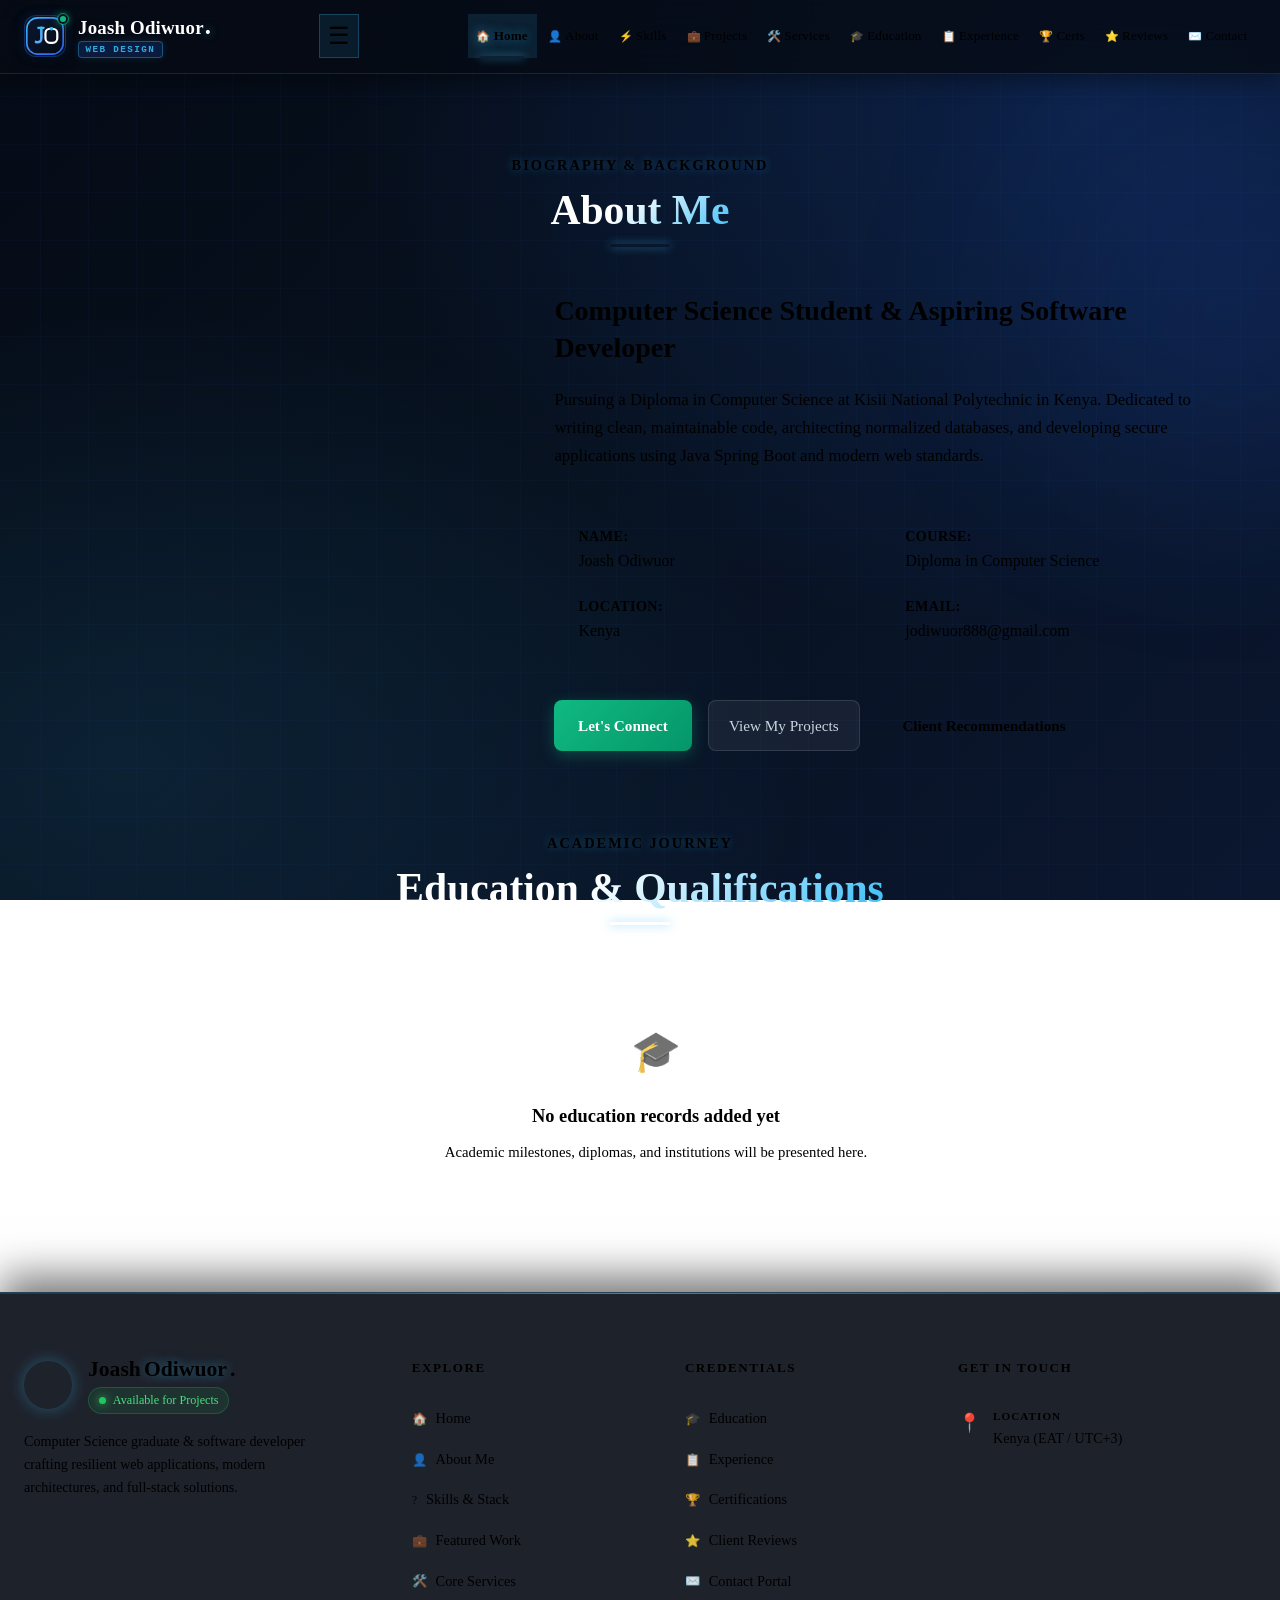
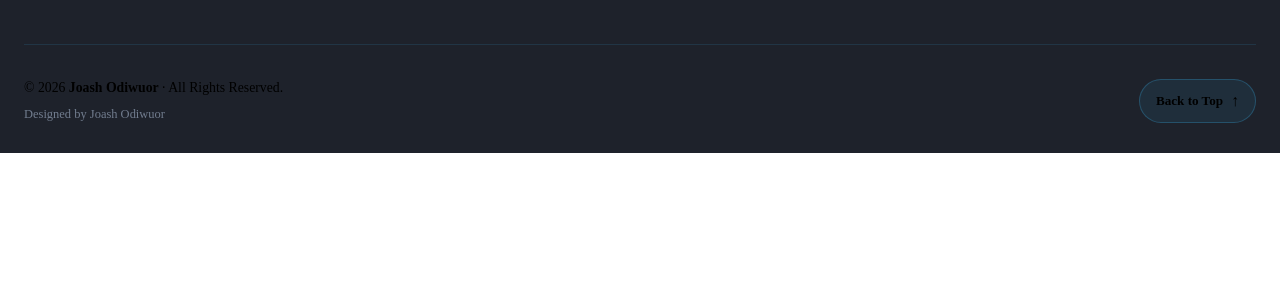
==== commit 9ded0e79: "fix(ui): restore standard frontend layout and correct corrupted navigation emoji icons - Revert expe" ====
--- a/frontendport/about.html
+++ b/frontendport/about.html
@@ -209,19 +209,19 @@
                 </div>
             </a>
 
-            <button class="menu-toggle" aria-label="Toggle navigation menu" aria-expanded="false" aria-controls="primaryNav">?</button>
+            <button class="menu-toggle" aria-label="Toggle navigation menu" aria-expanded="false" aria-controls="primaryNav">☰</button>
 
             <ul class="nav-links" id="primaryNav">
-                <li><a href="index.html#home"><span class="nav-icon">??</span>Home</a></li>
-                <li><a href="about.html" class="active"><span class="nav-icon">??</span>About</a></li>
-                <li><a href="index.html#skills"><span class="nav-icon">?</span>Skills</a></li>
-                <li><a href="projects.html"><span class="nav-icon">??</span>Projects</a></li>
-                <li><a href="services.html"><span class="nav-icon">???</span>Services</a></li>
-                <li><a href="index.html#education"><span class="nav-icon">??</span>Education</a></li>
-                <li><a href="index.html#experience"><span class="nav-icon">??</span>Experience</a></li>
-                <li><a href="index.html#certificates"><span class="nav-icon">??</span>Certs</a></li>
-                <li><a href="testimonials.html"><span class="nav-icon">?</span>Reviews</a></li>
-                <li><a href="contact.html"><span class="nav-icon">??</span>Contact</a></li>
+                <li><a href="index.html#home"><span class="nav-icon">🏠</span>Home</a></li>
+                <li><a href="about.html" class="active"><span class="nav-icon">👤</span>About</a></li>
+                <li><a href="index.html#skills"><span class="nav-icon">⚡</span>Skills</a></li>
+                <li><a href="projects.html"><span class="nav-icon">💼</span>Projects</a></li>
+                <li><a href="services.html"><span class="nav-icon">🛠️</span>Services</a></li>
+                <li><a href="index.html#education"><span class="nav-icon">🎓</span>Education</a></li>
+                <li><a href="index.html#experience"><span class="nav-icon">📋</span>Experience</a></li>
+                <li><a href="index.html#certificates"><span class="nav-icon">🏆</span>Certs</a></li>
+                <li><a href="testimonials.html"><span class="nav-icon">⭐</span>Reviews</a></li>
+                <li><a href="contact.html"><span class="nav-icon">✉️</span>Contact</a></li>
             </ul>
         </nav>
     </header>
@@ -292,11 +292,11 @@
             <div class="footer-nav-col">
                 <h4 class="footer-col-title">Explore</h4>
                 <ul class="footer-links-list">
-                    <li><a href="index.html#home"><span class="ficon">??</span> Home</a></li>
-                    <li><a href="about.html"><span class="ficon">??</span> About Me</a></li>
+                    <li><a href="index.html#home"><span class="ficon">🏠</span> Home</a></li>
+                    <li><a href="about.html"><span class="ficon">👤</span> About Me</a></li>
                     <li><a href="index.html#skills"><span class="ficon">?</span> Skills &amp; Stack</a></li>
-                    <li><a href="projects.html"><span class="ficon">??</span> Featured Work</a></li>
-                    <li><a href="services.html"><span class="ficon">???</span> Core Services</a></li>
+                    <li><a href="projects.html"><span class="ficon">💼</span> Featured Work</a></li>
+                    <li><a href="services.html"><span class="ficon">🛠️</span> Core Services</a></li>
                 </ul>
             </div>
 
@@ -304,11 +304,11 @@
             <div class="footer-nav-col">
                 <h4 class="footer-col-title">Credentials</h4>
                 <ul class="footer-links-list">
-                    <li><a href="index.html#education"><span class="ficon">??</span> Education</a></li>
-                    <li><a href="index.html#experience"><span class="ficon">??</span> Experience</a></li>
-                    <li><a href="index.html#certificates"><span class="ficon">??</span> Certifications</a></li>
-                    <li><a href="testimonials.html"><span class="ficon">?</span> Client Reviews</a></li>
-                    <li><a href="contact.html"><span class="ficon">??</span> Contact Portal</a></li>
+                    <li><a href="index.html#education"><span class="ficon">🎓</span> Education</a></li>
+                    <li><a href="index.html#experience"><span class="ficon">📋</span> Experience</a></li>
+                    <li><a href="index.html#certificates"><span class="ficon">🏆</span> Certifications</a></li>
+                    <li><a href="testimonials.html"><span class="ficon">⭐</span> Client Reviews</a></li>
+                    <li><a href="contact.html"><span class="ficon">✉️</span> Contact Portal</a></li>
                 </ul>
             </div>
 
@@ -317,14 +317,14 @@
                 <h4 class="footer-col-title">Get in Touch</h4>
                 <div class="footer-contact-info">
                     <div class="footer-contact-item">
-                        <span class="fci">??</span>
+                        <span class="fci">📍</span>
                         <div class="fci-content">
                             <span class="fci-label">Location</span>
                             <span class="fci-value">Kenya (EAT / UTC+3)</span>
                         </div>
                     </div>
                     <div class="footer-contact-item footer-email-item">
-                        <span class="fci">??</span>
+                        <span class="fci">📍</span>
                         <div class="fci-content">
                             <span class="fci-label">Direct Email</span>
                             <a href="mailto:jodiwuor888@gmail.com" class="fci-value footer-mail-link">jodiwuor888@gmail.com</a>
@@ -345,7 +345,7 @@
             <div class="footer-back-to-top-wrapper">
                 <a href="#about" class="footer-back-to-top" title="Scroll back to top">
                     <span class="btt-text">Back to Top</span>
-                    <span class="btt-icon">?</span>
+                    <span class="btt-icon">↑</span>
                 </a>
             </div>
         </div>
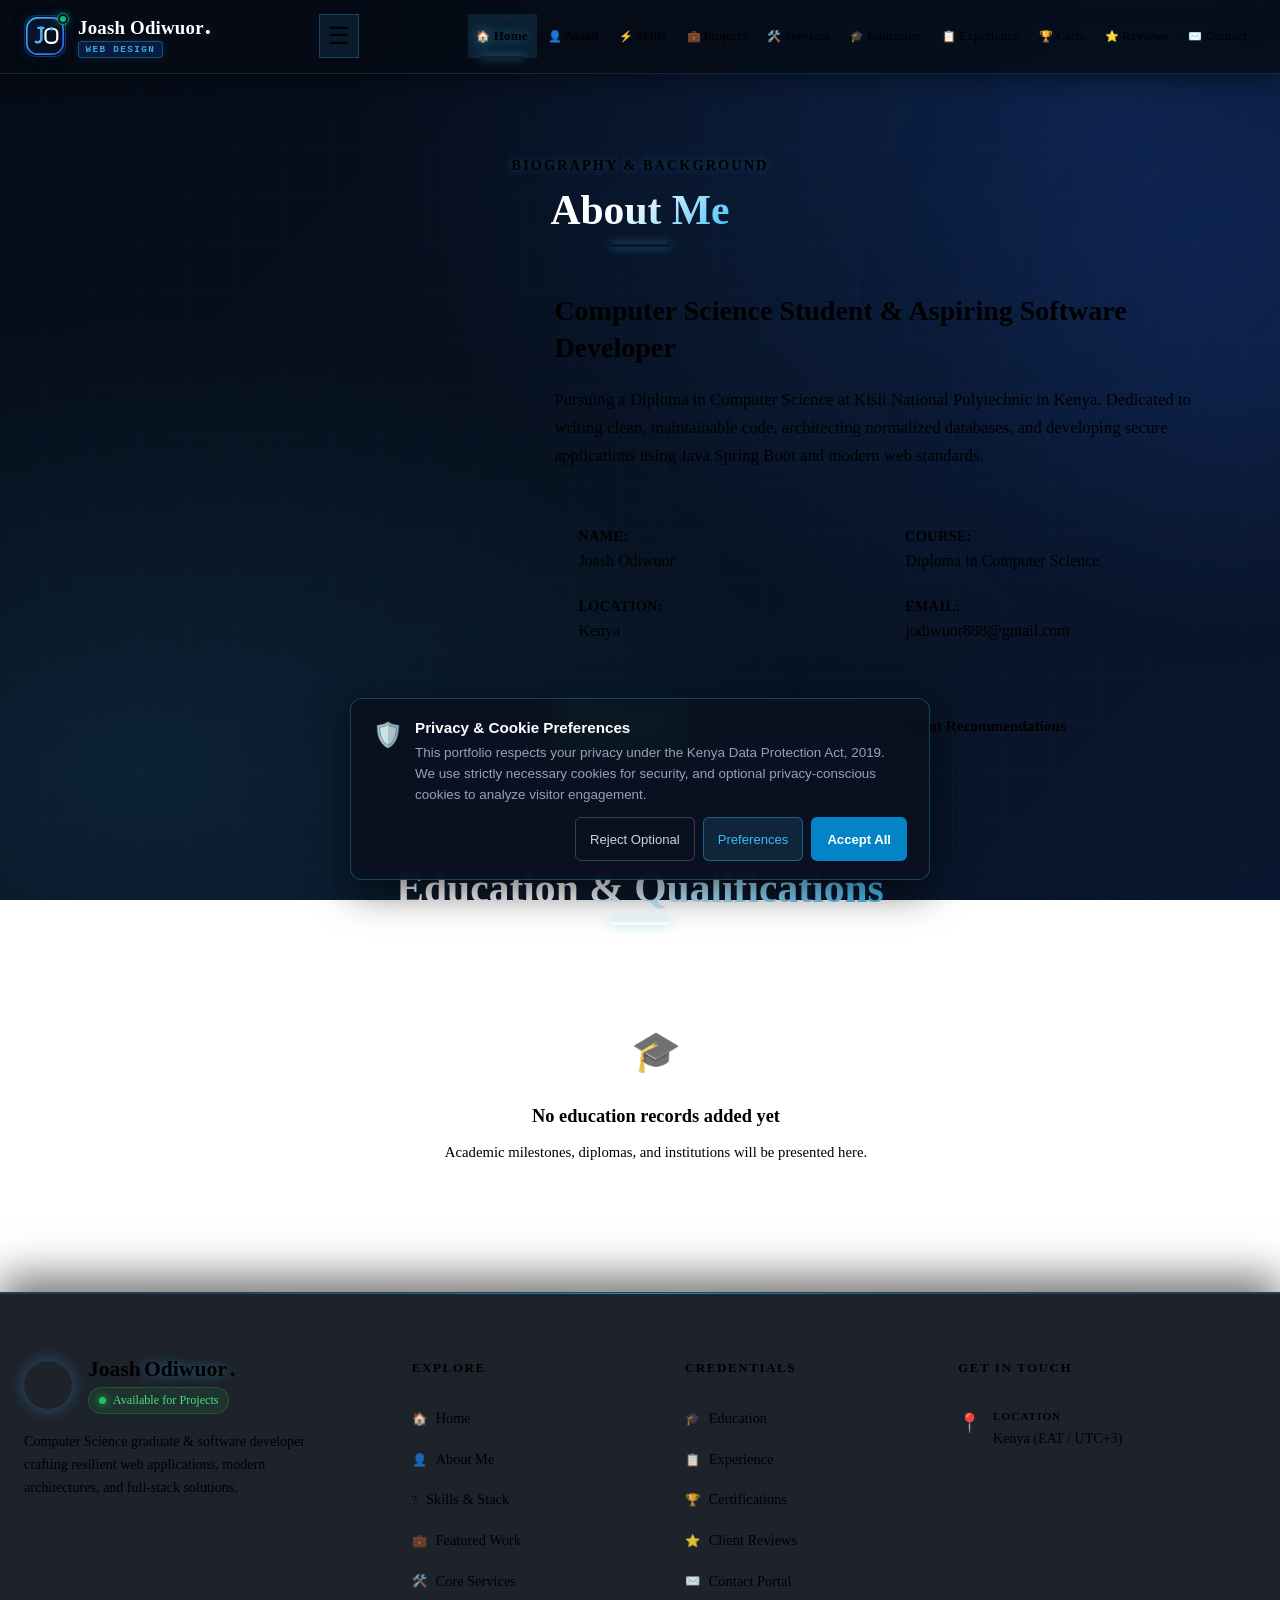
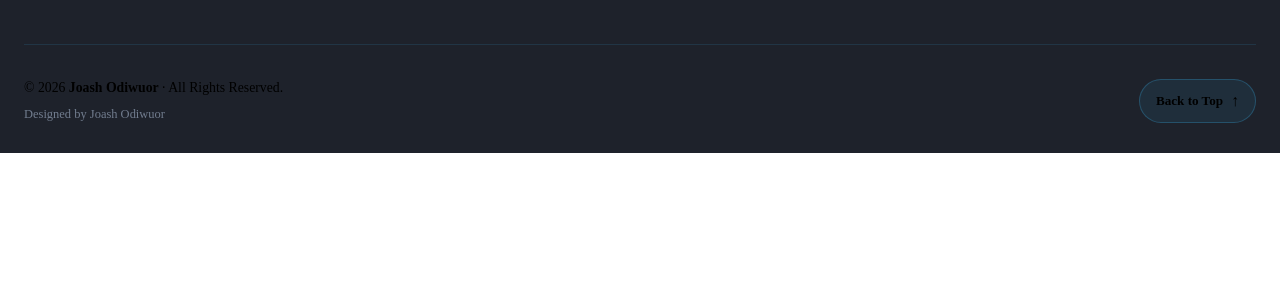
==== commit 4ac3e788: "feat: enterprise Portfolio Control Centre and security vulnerability hardening" ====
--- a/frontendport/about.html
+++ b/frontendport/about.html
@@ -353,6 +353,8 @@
 
     <script src="assets/js/api.js" defer></script>
     <script src="assets/js/main.js" defer></script>
+    <script src="assets/js/cookie-consent.js" defer></script>
+    <script src="assets/js/analytics.js" defer></script>
 
     <script>
         if ('serviceWorker' in navigator) {
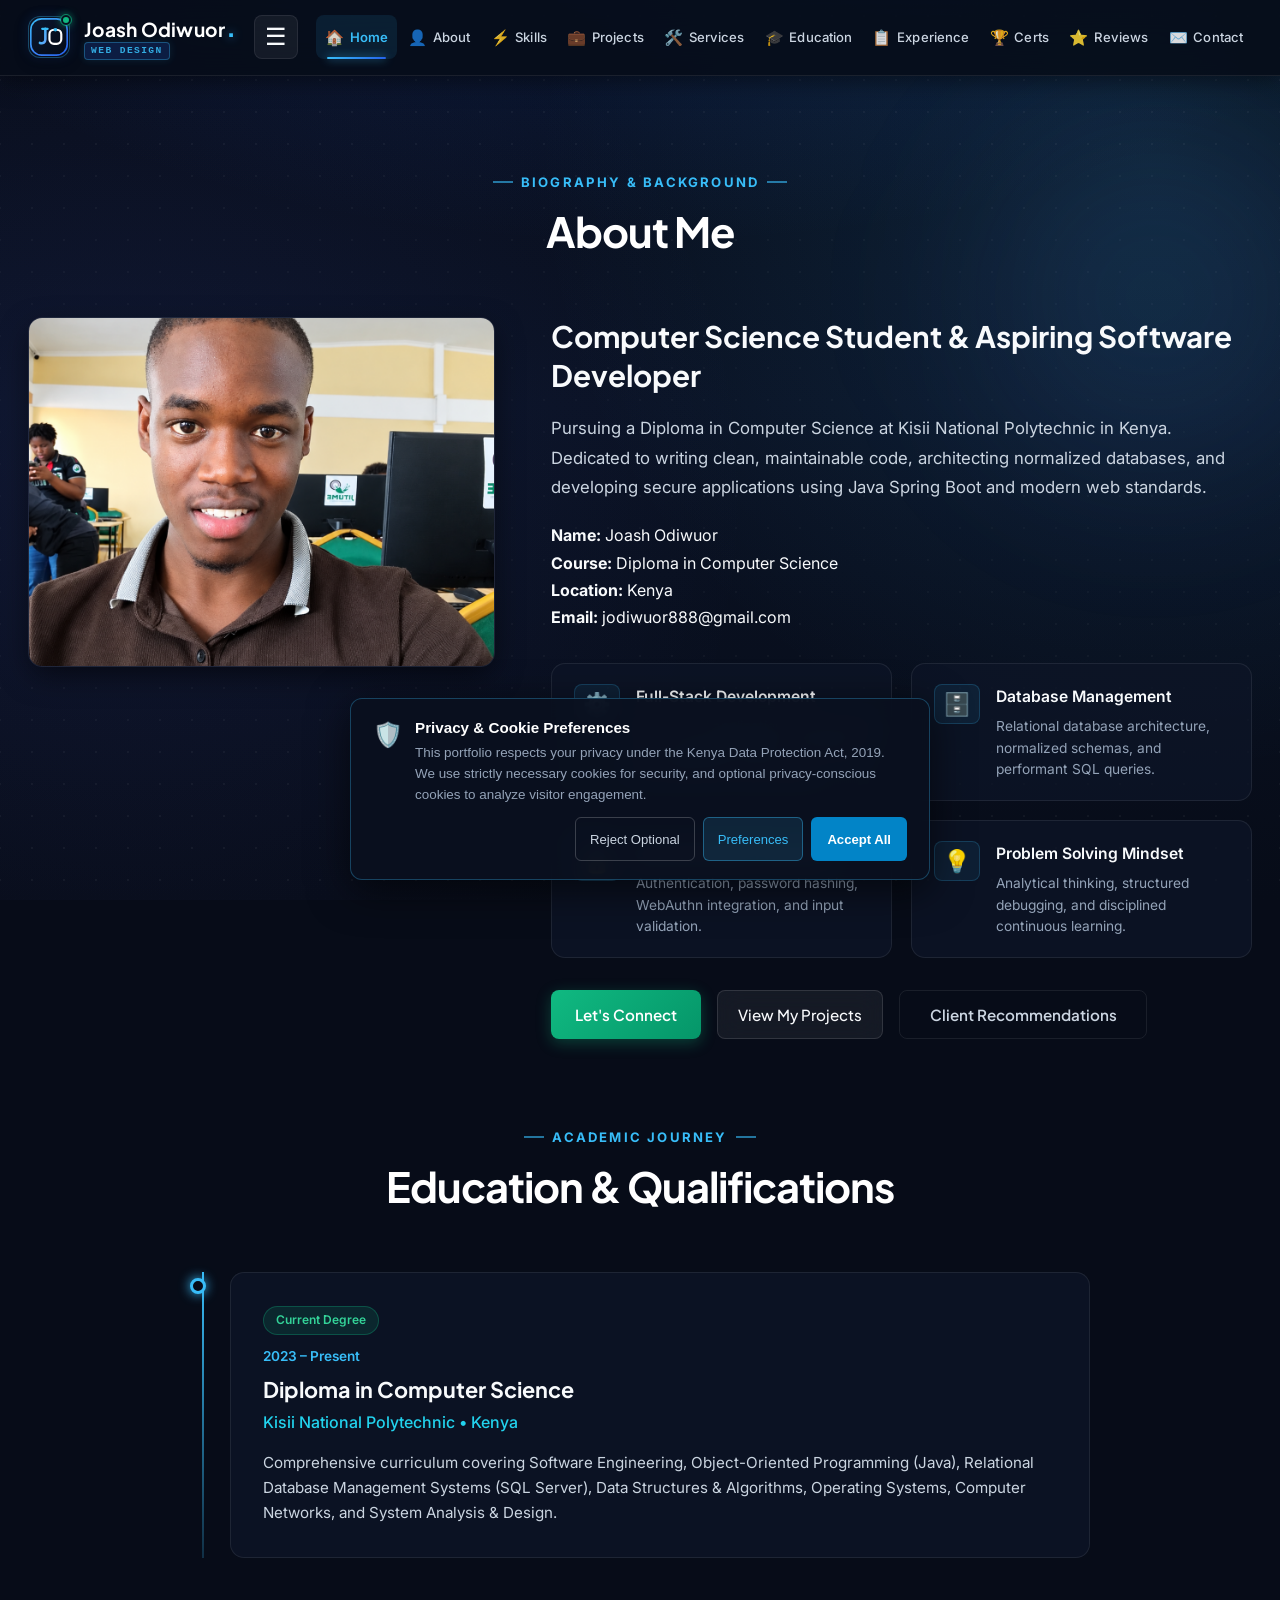
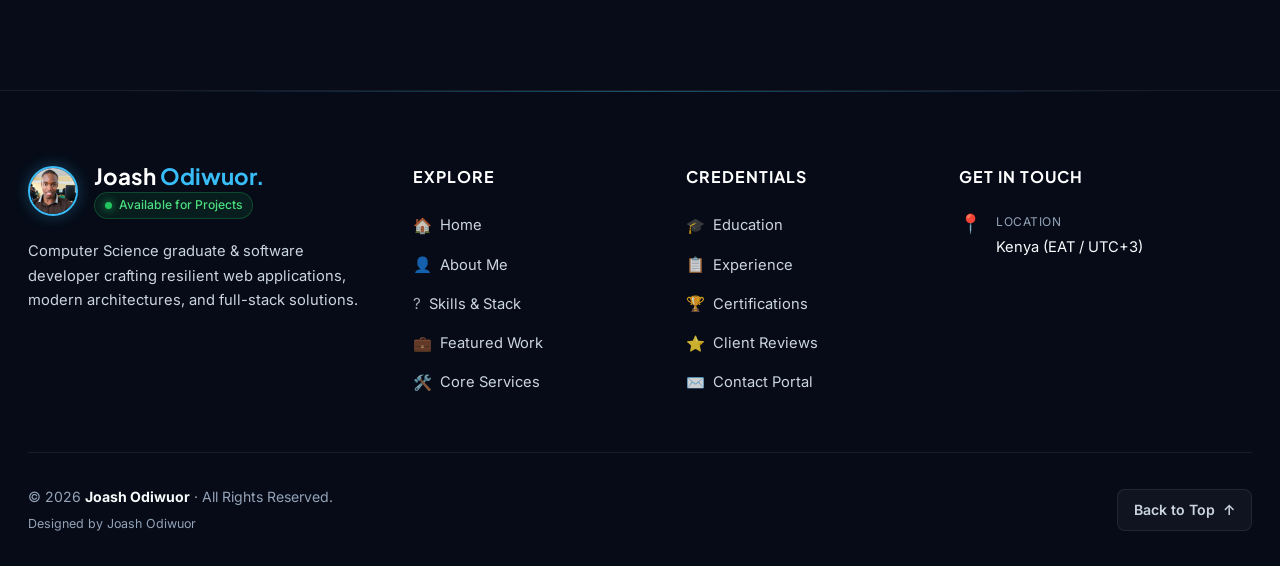
==== commit 5d494f11: "feat(frontend): complete professional portfolio redesign with modern typography, executive deep navy" ====
--- a/frontendport/about.html
+++ b/frontendport/about.html
@@ -19,7 +19,7 @@
     <title>About Me | Joash Odiwuor - Computer Science Portfolio</title>
     <link rel="preconnect" href="https://fonts.googleapis.com">
     <link rel="preconnect" href="https://fonts.gstatic.com" crossorigin>
-    <link href="https://fonts.googleapis.com/css2?family=Poppins:wght@300;400;500;600;700&amp;display=swap" rel="stylesheet">
+    <link href="https://fonts.googleapis.com/css2?family=Inter:wght@300;400;500;600;700&family=Plus+Jakarta+Sans:wght@400;500;600;700;800&family=Poppins:wght@400;500;600;700&display=swap" rel="stylesheet">
     <link rel="stylesheet" href="assets/css/style.css">
     <link rel="stylesheet" href="assets/css/responsive.css">
     <meta name="api-base-url" content="https://joash-portfolio-backend.onrender.com">
@@ -246,6 +246,39 @@
                     <div><strong>Location:</strong> <span id="aboutLocation">Kenya</span></div>
                     <div><strong>Email:</strong> <span id="aboutEmail">jodiwuor888@gmail.com</span></div>
                 </div>
+                
+                <!-- 4 Value Pillars -->
+                <div class="about-pillars">
+                    <div class="pillar-card">
+                        <div class="pillar-icon">⚙️</div>
+                        <div>
+                            <h4>Full-Stack Development</h4>
+                            <p>End-to-end applications powered by Java Spring Boot REST controllers and responsive web clients.</p>
+                        </div>
+                    </div>
+                    <div class="pillar-card">
+                        <div class="pillar-icon">🗄️</div>
+                        <div>
+                            <h4>Database Management</h4>
+                            <p>Relational database architecture, normalized schemas, and performant SQL queries.</p>
+                        </div>
+                    </div>
+                    <div class="pillar-card">
+                        <div class="pillar-icon">🔒</div>
+                        <div>
+                            <h4>Security &amp; Best Practices</h4>
+                            <p>Authentication, password hashing, WebAuthn integration, and input validation.</p>
+                        </div>
+                    </div>
+                    <div class="pillar-card">
+                        <div class="pillar-icon">💡</div>
+                        <div>
+                            <h4>Problem Solving Mindset</h4>
+                            <p>Analytical thinking, structured debugging, and disciplined continuous learning.</p>
+                        </div>
+                    </div>
+                </div>
+    
                 <div style="display:flex; gap:1rem; flex-wrap:wrap; margin-top:1.5rem;">
                     <a href="contact.html" class="btn primary-btn">Let's Connect</a>
                     <a href="projects.html" class="btn secondary-btn">View My Projects</a>
--- a/frontendport/assets/css/style.css
+++ b/frontendport/assets/css/style.css
@@ -1,61 +1,61 @@
-
-/* ═══════════════════════════════════════════════
-   PERFORMANCE OPTIMIZATIONS
-   ═══════════════════════════════════════════════ */
-
-/* Smooth scroll + touch performance */
+/* ==========================================================================
+   PORTFOLIO DESIGN SYSTEM & CORE STYLESHEET
+   Professional High-End Tech Aesthetic: Deep Navy & Electric Blue
+   Mobile-First · Accessible (WCAG 2.2 AA) · Performance-Optimized
+   ========================================================================== */
+
+/* --------------------------------------------------------------------------
+   0. PERFORMANCE & RENDERING OPTIMIZATIONS
+   -------------------------------------------------------------------------- */
 html {
     scroll-behavior: smooth;
     -webkit-overflow-scrolling: touch;
-    text-rendering: optimizeSpeed;
+    text-rendering: optimizeLegibility;
     -webkit-font-smoothing: antialiased;
     -moz-osx-font-smoothing: grayscale;
 }
 
-/* GPU-accelerated scrolling for main containers */
 body {
     will-change: scroll-position;
     overflow-x: hidden;
 }
 
-/* Contain heavy card sections to avoid full-page repaints */
 .portfolio-grid,
 .services-grid,
 .testimonials-grid,
 .projects-grid,
-.skills-grid {
+.skills-grid,
+.about-pillars {
     contain: layout style;
 }
 
-/* Optimize animated cards */
 .card,
 .portfolio-card,
 .service-card,
 .testimonial-card,
 .project-card,
-.skill-item {
+.skill-card,
+.pillar-card {
     will-change: transform, opacity;
     contain: layout style paint;
     transform: translateZ(0);
     backface-visibility: hidden;
 }
 
-/* Nav hover optimizations */
 .nav-link,
 .btn,
-.social-link {
+.social-link,
+.filter-btn {
     will-change: transform;
     transform: translateZ(0);
 }
 
-/* Image optimizations */
 img {
     content-visibility: auto;
     max-width: 100%;
     height: auto;
 }
 
-/* Reduce motion for accessibility & performance */
 @media (prefers-reduced-motion: reduce) {
     *,
     *::before,
@@ -65,77 +65,68 @@
         transition-duration: 0.01ms !important;
         scroll-behavior: auto !important;
     }
-    .maint-quantum-scene,
-    .maint-quantum-svg,
-    .core-gimbal-outer,
-    .core-gimbal-mid,
-    .core-gimbal-inner,
-    .core-plasma-orb,
-    .core-laser-beam-l,
-    .core-laser-beam-r,
-    .core-flux-node {
-        animation: none !important;
-    }
-}
-
-/* Optimize search/filter transitions */
-.filter-transition {
-    transition: opacity 0.2s ease, transform 0.2s ease;
-    will-change: opacity, transform;
-}
-
-﻿/* ==========================================================================
-   PORTFOLIO MANAGEMENT SYSTEM - CORE STYLESHEET
-   Unified Professional Background: Dark Navy & Electric Blue Cyber Technology
-   Responsive & visually identical across Mobile, Tablet, Laptop, and Desktop
-   ========================================================================== */
-
+}
+
+/* --------------------------------------------------------------------------
+   1. DESIGN TOKENS & SYSTEM VARIABLES
+   -------------------------------------------------------------------------- */
 :root {
-    --bg-primary: #07111F;
-    --bg-secondary: #0B1730;
-    --bg-deep: #050B16;
-
+    /* Deep Navy & Obsidian Slate Palette */
+    --bg-primary: #070C18;
+    --bg-secondary: #0D1527;
+    --bg-tertiary: #131E36;
+    --bg-card: rgba(13, 21, 39, 0.78);
+    --bg-card-hover: rgba(19, 30, 54, 0.92);
+    --bg-glass: rgba(13, 21, 39, 0.65);
+
+    /* Electric Cyan & Brand Blue Accents */
+    --accent-electric: #38BDF8;
+    --accent-cyan: #22D3EE;
     --blue-primary: #2563EB;
     --blue-bright: #3B82F6;
-    --cyan-accent: #38BDF8;
-
-    --text-primary: #FFFFFF;
-    --text-secondary: #cbd5e1;
-    --text-muted: #94a3b8;
-
-    --accent-electric: #38bdf8;
-    --accent-glow: rgba(56, 189, 248, 0.35);
-    --accent-secondary: #3b82f6;
-    --accent-cyan: #38bdf8;
-    --accent-indigo: #2563eb;
-
-    --bg-tertiary: rgba(11, 23, 48, 0.88);
-    --bg-card: rgba(11, 23, 48, 0.78);
-    --bg-card-hover: rgba(18, 35, 70, 0.88);
-
-    --border-color: rgba(59, 130, 246, 0.18);
-    --border-accent: rgba(56, 189, 248, 0.45);
-
-    --success: #10b981;
-    --warning: #f59e0b;
-    --danger: #ef4444;
-    --info: #38bdf8;
-
-    --font-heading: 'Poppins', -apple-system, BlinkMacSystemFont, 'Segoe UI', Roboto, sans-serif;
-    --font-body: 'Poppins', -apple-system, BlinkMacSystemFont, 'Segoe UI', Roboto, sans-serif;
-
+    --indigo-accent: #6366F1;
+    --emerald-accent: #10B981;
+    --amber-gold: #F59E0B;
+    --accent-glow: rgba(56, 189, 248, 0.28);
+    --blue-glow: rgba(37, 99, 235, 0.35);
+
+    /* High-Contrast Readable Typography */
+    --text-primary: #F8FAFC;
+    --text-secondary: #CBD5E1;
+    --text-muted: #94A3B8;
+
+    /* Hairlines & Borders */
+    --border-color: rgba(255, 255, 255, 0.08);
+    --border-accent: rgba(56, 189, 248, 0.35);
+    --border-glass: rgba(255, 255, 255, 0.12);
+
+    /* Semantic Feedback */
+    --success: #10B981;
+    --warning: #F59E0B;
+    --danger: #EF4444;
+    --info: #38BDF8;
+
+    /* Modern Typography Stack */
+    --font-heading: 'Plus Jakarta Sans', 'Inter', -apple-system, BlinkMacSystemFont, 'Segoe UI', Roboto, sans-serif;
+    --font-body: 'Inter', -apple-system, BlinkMacSystemFont, 'Segoe UI', Roboto, sans-serif;
+    --font-mono: 'JetBrains Mono', 'Fira Code', monospace;
+
+    /* Border Radii */
     --radius-sm: 8px;
     --radius-md: 14px;
     --radius-lg: 20px;
     --radius-full: 9999px;
 
-    --shadow-sm: 0 4px 15px rgba(0, 0, 0, 0.3);
-    --shadow-md: 0 10px 30px rgba(0, 0, 0, 0.45);
-    --shadow-lg: 0 20px 50px rgba(0, 0, 0, 0.6);
-    --shadow-glow: 0 0 25px rgba(56, 189, 248, 0.30);
-
+    /* Elevation Shadows */
+    --shadow-sm: 0 4px 16px -2px rgba(0, 0, 0, 0.45);
+    --shadow-md: 0 10px 30px -4px rgba(0, 0, 0, 0.60);
+    --shadow-lg: 0 20px 50px -8px rgba(0, 0, 0, 0.75);
+    --shadow-glow: 0 0 30px -5px rgba(56, 189, 248, 0.30);
+    --shadow-glow-indigo: 0 0 30px -5px rgba(99, 102, 241, 0.30);
+
+    /* Transitions */
     --transition-fast: 0.2s ease;
-    --transition-normal: 0.3s cubic-bezier(0.4, 0, 0.2, 1);
+    --transition-normal: 0.3s cubic-bezier(0.16, 1, 0.3, 1);
 }
 
 *, *::before, *::after {
@@ -143,8 +134,6 @@
     margin: 0;
     padding: 0;
 }
-
-/* Unified website background */
 
 html {
     min-height: 100%;
@@ -159,85 +148,65 @@
     isolation: isolate;
     min-height: 100vh;
     margin: 0;
-
     background-color: var(--bg-primary);
-
+    /* Atmospheric Deep Navy Backdrop with Subtle Ambient Illumination */
     background-image:
-        radial-gradient(
-            ellipse at 85% 12%,
-            rgba(37, 99, 235, 0.20) 0%,
-            transparent 48%
-        ),
-        radial-gradient(
-            ellipse at 10% 85%,
-            rgba(56, 189, 248, 0.10) 0%,
-            transparent 42%
-        ),
-        linear-gradient(
-            135deg,
-            #050B16 0%,
-            #07111F 48%,
-            #0B1730 100%
-        );
-
+        radial-gradient(ellipse 90% 60% at 50% -15%, rgba(37, 99, 235, 0.22) 0%, transparent 70%),
+        radial-gradient(circle at 90% 18%, rgba(56, 189, 248, 0.12) 0%, transparent 45%),
+        radial-gradient(circle at 10% 55%, rgba(99, 102, 241, 0.08) 0%, transparent 50%),
+        linear-gradient(180deg, #070C18 0%, #0A1224 45%, #070C18 100%);
     background-repeat: no-repeat;
-    background-position: center top;
-    background-size: 100% 100%;
     background-attachment: fixed;
-
+    background-size: 100% 100%, 100% 100%, 100% 100%, 100% 100%;
     color: var(--text-primary);
     font-family: var(--font-body);
-    line-height: 1.65;
+    font-size: 1rem;
+    line-height: 1.7;
     overflow-x: hidden;
     display: flex;
     flex-direction: column;
 }
 
-/* Subtle geometric grid */
-
+/* Subtle Micro-Grid Ambient Texture */
 body::before {
     content: "";
     position: fixed;
     inset: 0;
     z-index: -1;
     pointer-events: none;
-
     background-image:
-        linear-gradient(
-            rgba(59, 130, 246, 0.035) 1px,
-            transparent 1px
-        ),
-        linear-gradient(
-            90deg,
-            rgba(59, 130, 246, 0.035) 1px,
+        radial-gradient(
+            circle at center,
+            rgba(255, 255, 255, 0.06) 1px,
             transparent 1px
         );
-
-    background-size: 48px 48px;
+    background-size: 32px 32px;
     background-position: center top;
-}
-
-/* Subtle ambient lighting */
-
+    mask-image: linear-gradient(to bottom, rgba(0,0,0,0.85) 0%, rgba(0,0,0,0.4) 50%, rgba(0,0,0,0.85) 100%);
+    -webkit-mask-image: linear-gradient(to bottom, rgba(0,0,0,0.85) 0%, rgba(0,0,0,0.4) 50%, rgba(0,0,0,0.85) 100%);
+}
+
+/* Floating Ambient Aura Glow */
 body::after {
     content: "";
     position: fixed;
-    top: 12%;
-    right: -140px;
-
-    width: 380px;
-    height: 380px;
-
+    top: 8%;
+    right: -100px;
+    width: 450px;
+    height: 450px;
     z-index: -1;
     pointer-events: none;
-
-    background: rgba(37, 99, 235, 0.10);
-
-    filter: blur(100px);
+    background: radial-gradient(circle, rgba(56, 189, 248, 0.12) 0%, rgba(99, 102, 241, 0.06) 50%, transparent 70%);
+    filter: blur(80px);
     border-radius: 50%;
-}
-
-/* Keep main content above background */
+    animation: ambientFloat 14s ease-in-out infinite alternate;
+}
+
+@keyframes ambientFloat {
+    0% { transform: translateY(0) scale(1); opacity: 0.8; }
+    50% { transform: translateY(40px) scale(1.1); opacity: 1; }
+    100% { transform: translateY(-20px) scale(0.95); opacity: 0.7; }
+}
 
 main,
 footer,
@@ -248,17 +217,12 @@
 
 /* Reusable Glass Card Component */
 .glass-card {
-    background: rgba(11, 23, 48, 0.78);
-    border: 1px solid rgba(59, 130, 246, 0.18);
-    border-radius: 16px;
-    backdrop-filter: blur(12px);
-    -webkit-backdrop-filter: blur(12px);
-}
-
-@supports not ((-webkit-backdrop-filter: blur(12px)) or (backdrop-filter: blur(12px))) {
-    .glass-card {
-        background: #0B1730;
-    }
+    background: var(--bg-card);
+    border: 1px solid var(--border-color);
+    border-radius: var(--radius-md);
+    backdrop-filter: blur(16px);
+    -webkit-backdrop-filter: blur(16px);
+    box-shadow: var(--shadow-sm);
 }
 
 a {
@@ -281,43 +245,38 @@
     display: block;
 }
 
-/* ==========================================================================
-   NAVIGATION
-   ========================================================================== */
-
+/* --------------------------------------------------------------------------
+   2. NAVIGATION BAR
+   -------------------------------------------------------------------------- */
 header {
     position: sticky;
     top: 0;
     z-index: 1000;
-    background: rgba(6, 11, 20, 0.78);
+    background: rgba(7, 12, 24, 0.85);
     backdrop-filter: blur(20px);
     -webkit-backdrop-filter: blur(20px);
-    border-bottom: 1px solid rgba(56, 189, 248, 0.16);
-    box-shadow: 0 4px 25px rgba(0, 0, 0, 0.45);
+    border-bottom: 1px solid rgba(255, 255, 255, 0.08);
+    box-shadow: 0 4px 25px rgba(0, 0, 0, 0.50);
     transition: var(--transition-normal);
 }
 
 .navbar {
     max-width: 1400px;
     margin: 0 auto;
-    padding: 0.70rem 1.5rem;
+    padding: 0.75rem 1.75rem;
     display: flex;
     align-items: center;
     justify-content: space-between;
     gap: 0.75rem;
 }
 
-/* ==========================================================================
-   HEADER LOGO COMPONENT
-   Precision Developer Brand Identity: Monogram Emblem & Modern Typography
-   ========================================================================== */
-
+/* Header Logo */
 .logo {
     font-family: var(--font-heading);
     text-decoration: none;
     display: inline-flex;
     align-items: center;
-    gap: 0.75rem;
+    gap: 0.85rem;
     flex-shrink: 0;
     padding: 0.2rem 0;
     user-select: none;
@@ -325,18 +284,17 @@
 }
 
 .logo:hover {
-    transform: translateY(-1.5px);
-}
-
-/* Iconic Logo Mark Badge */
+    transform: translateY(-1px);
+}
+
 .logo-mark {
     position: relative;
     width: 42px;
     height: 42px;
     border-radius: 12px;
-    background: linear-gradient(135deg, rgba(11, 23, 48, 0.95), rgba(5, 11, 22, 0.98));
-    border: 1.5px solid rgba(59, 130, 246, 0.28);
-    box-shadow: 0 4px 14px rgba(0, 0, 0, 0.35), 0 0 12px rgba(37, 99, 235, 0.18);
+    background: linear-gradient(135deg, rgba(13, 21, 39, 0.95), rgba(7, 12, 24, 0.98));
+    border: 1.5px solid rgba(56, 189, 248, 0.35);
+    box-shadow: 0 4px 14px rgba(0, 0, 0, 0.35), 0 0 12px rgba(37, 99, 235, 0.2);
     display: flex;
     align-items: center;
     justify-content: center;
@@ -356,11 +314,10 @@
     display: block;
 }
 
-/* Pulsing Status Beacon */
 .logo-status-beacon {
     position: absolute;
-    top: -2.5px;
-    right: -2.5px;
+    top: -2px;
+    right: -2px;
     width: 10px;
     height: 10px;
     border-radius: 50%;
@@ -384,7 +341,6 @@
     100% { transform: scale(2.2); opacity: 0; }
 }
 
-/* Brand Text Container */
 .logo-text-wrap {
     display: flex;
     flex-direction: column;
@@ -392,11 +348,10 @@
     line-height: 1.15;
 }
 
-/* Title Line */
 .logo-title {
     display: flex;
     align-items: baseline;
-    font-size: 1.18rem;
+    font-size: 1.2rem;
     font-weight: 700;
     letter-spacing: -0.015em;
     color: #FFFFFF;
@@ -413,9 +368,8 @@
     text-shadow: 0 0 12px rgba(56, 189, 248, 0.4);
 }
 
-/* Radiant Cyan Dot */
 .logo .logo-dot {
-    color: var(--cyan-accent);
+    color: var(--accent-electric);
     font-weight: 900;
     font-size: 1.55rem;
     line-height: 1;
@@ -430,10 +384,9 @@
     text-shadow: 0 0 14px rgba(56, 189, 248, 1);
 }
 
-/* Subtitle Tagline */
 .logo-subtitle {
-    font-family: 'JetBrains Mono', 'Courier New', monospace;
-    font-size: 0.63rem;
+    font-family: var(--font-mono);
+    font-size: 0.65rem;
     font-weight: 600;
     letter-spacing: 1.6px;
     text-transform: uppercase;
@@ -452,7 +405,7 @@
     border-radius: 4px;
     background: rgba(37, 99, 235, 0.22);
     border: 1px solid rgba(56, 189, 248, 0.38);
-    font-size: 0.58rem;
+    font-size: 0.6rem;
     font-weight: 700;
     letter-spacing: 1.4px;
     color: #38BDF8;
@@ -468,24 +421,11 @@
     color: #FFFFFF;
 }
 
-/* Circular avatar support (fallback or alternate) */
-.logo-avatar {
-    width: 40px;
-    height: 40px;
-    border-radius: 12px;
-    object-fit: cover;
-    object-position: top center;
-    border: 1.5px solid var(--accent-electric);
-    box-shadow: 0 0 12px rgba(56, 189, 248, 0.35);
-    flex-shrink: 0;
-    display: block;
-    transition: all var(--transition-normal);
-}
-
+/* Nav links */
 .nav-links {
     display: flex;
     align-items: center;
-    gap: 0.15rem;
+    gap: 0.25rem;
     list-style: none;
     margin: 0;
     padding: 0;
@@ -500,21 +440,28 @@
 .nav-links a {
     color: var(--text-secondary);
     font-weight: 500;
-    font-size: 0.82rem;
-    padding: 0.42rem 0.55rem;
+    font-size: 0.85rem;
+    padding: 0.45rem 0.65rem;
     border-radius: var(--radius-sm);
     position: relative;
     white-space: nowrap;
     transition: color var(--transition-fast), background var(--transition-fast);
     letter-spacing: 0.01em;
+    display: inline-flex;
+    align-items: center;
+    gap: 0.35rem;
+}
+
+.nav-links a .nav-icon {
+    font-size: 0.95rem;
+    opacity: 0.85;
 }
 
 .nav-links a:hover,
 .nav-links a.active {
     color: var(--accent-electric) !important;
     font-weight: 600;
-    background: rgba(56, 189, 248, 0.12);
-    text-shadow: 0 0 12px rgba(56, 189, 248, 0.5);
+    background: rgba(56, 189, 248, 0.10);
 }
 
 .nav-links a::after {
@@ -524,7 +471,7 @@
     left: 0.70rem;
     right: 0.70rem;
     height: 2px;
-    background: linear-gradient(90deg, var(--accent-electric), var(--accent-indigo));
+    background: linear-gradient(90deg, var(--accent-electric), var(--blue-primary));
     border-radius: 2px;
     box-shadow: 0 0 8px rgba(56, 189, 248, 0.8);
     transform: scaleX(0);
@@ -532,177 +479,192 @@
     transition: transform var(--transition-fast);
 }
 
-.nav-links a:hover::after,
 .nav-links a.active::after {
     transform: scaleX(1);
 }
 
-/* Nav icon emojis */
-.nav-icon {
-    font-size: 0.85em;
-    margin-right: 0.2rem;
-    display: inline-block;
-}
-
-.nav-button {
-    background: linear-gradient(135deg, var(--accent-electric), var(--accent-secondary)) !important;
-    color: #ffffff !important;
-    border: none !important;
-    padding: 0.50rem 1.10rem !important;
-    border-radius: var(--radius-sm) !important;
-    font-weight: 600 !important;
-    font-size: 0.82rem !important;
-    box-shadow: 0 2px 14px rgba(56, 189, 248, 0.40) !important;
-    white-space: nowrap;
-    transition: all 0.2s ease !important;
-}
-
-.nav-button:hover {
-    background: linear-gradient(135deg, var(--accent-secondary), var(--accent-indigo)) !important;
-    box-shadow: 0 4px 20px rgba(56, 189, 248, 0.65) !important;
-    transform: translateY(-1px) !important;
-    color: #ffffff !important;
-}
-
-.nav-button::after {
-    display: none !important;
-}
-
-.nav-button:hover::after {
-    display: none !important;
-}
-
 .menu-toggle {
     display: none;
-    background: rgba(56, 189, 248, 0.10);
-    border: 1px solid rgba(56, 189, 248, 0.25);
+    background: rgba(255, 255, 255, 0.06);
+    border: 1px solid var(--border-color);
     border-radius: var(--radius-sm);
     color: var(--text-primary);
     font-size: 1.5rem;
     cursor: pointer;
-    padding: 0.3rem 0.5rem;
+    padding: 0.35rem 0.65rem;
     line-height: 1;
     transition: background var(--transition-fast);
 }
 
 .menu-toggle:hover {
-    background: rgba(56, 189, 248, 0.20);
-}
-
-/* ==========================================================================
-   BUTTONS & CONTROLS
-   ========================================================================== */
-
+    background: rgba(56, 189, 248, 0.18);
+    border-color: var(--accent-electric);
+}
+
+/* --------------------------------------------------------------------------
+   3. BUTTONS & INTERACTIVE CONTROLS
+   -------------------------------------------------------------------------- */
 .btn {
     display: inline-flex;
     align-items: center;
     justify-content: center;
-    gap: 0.5rem;
-    padding: 0.75rem 1.65rem;
+    gap: 0.6rem;
+    padding: 0.85rem 1.85rem;
     font-family: var(--font-heading);
     font-size: 0.95rem;
     font-weight: 600;
     border-radius: var(--radius-sm);
     cursor: pointer;
     border: none;
-    transition: var(--transition-normal);
+    text-decoration: none;
+    transition: all var(--transition-normal);
+    user-select: none;
+    line-height: 1.3;
 }
 
 .primary-btn {
-    background: linear-gradient(135deg, #38bdf8 0%, #3b82f6 50%, #6366f1 100%);
-    color: #ffffff;
-    box-shadow: 0 4px 18px rgba(56, 189, 248, 0.35);
+    background: linear-gradient(135deg, #1d4ed8 0%, #2563eb 50%, #0284c7 100%);
+    color: #ffffff !important;
+    box-shadow: 0 4px 18px -2px rgba(37, 99, 235, 0.45);
+    border: 1px solid rgba(255, 255, 255, 0.15);
 }
 
 .primary-btn:hover {
-    color: #ffffff;
-    box-shadow: 0 8px 28px rgba(56, 189, 248, 0.60);
+    color: #ffffff !important;
     transform: translateY(-2px);
+    box-shadow: 0 8px 28px -2px rgba(37, 99, 235, 0.65), 0 0 15px rgba(56, 189, 248, 0.4);
+    background: linear-gradient(135deg, #2563eb 0%, #3b82f6 50%, #0ea5e9 100%);
 }
 
 .secondary-btn {
-    background: rgba(56, 189, 248, 0.08);
-    color: var(--accent-electric);
-    border: 1px solid rgba(56, 189, 248, 0.35);
+    background: rgba(255, 255, 255, 0.04);
+    color: var(--text-primary) !important;
+    border: 1px solid rgba(255, 255, 255, 0.14);
+    backdrop-filter: blur(12px);
+    -webkit-backdrop-filter: blur(12px);
 }
 
 .secondary-btn:hover {
-    background: rgba(56, 189, 248, 0.18);
-    color: #ffffff;
-    border-color: var(--accent-electric);
+    background: rgba(56, 189, 248, 0.10);
+    color: var(--accent-electric) !important;
+    border-color: rgba(56, 189, 248, 0.45);
     transform: translateY(-2px);
-    box-shadow: 0 4px 15px rgba(56, 189, 248, 0.25);
+    box-shadow: 0 6px 20px rgba(0, 0, 0, 0.35);
 }
 
 .outline-btn {
     background: transparent;
-    color: var(--text-secondary);
+    color: var(--text-secondary) !important;
     border: 1px solid var(--border-color);
 }
 
 .outline-btn:hover {
     border-color: var(--accent-electric);
-    color: var(--text-primary);
-}
-
-/* ==========================================================================
-   HERO SECTION
-   ========================================================================== */
-
+    color: var(--text-primary) !important;
+    background: rgba(56, 189, 248, 0.06);
+    transform: translateY(-2px);
+}
+
+/* --------------------------------------------------------------------------
+   4. HERO SECTION
+   -------------------------------------------------------------------------- */
 .hero {
-    max-width: 1240px;
+    max-width: 1320px;
     margin: 0 auto;
-    padding: 5rem 1.5rem 4rem;
+    padding: 6rem 1.75rem 4.5rem;
     display: grid;
-    grid-template-columns: 1.25fr 1fr;
-    gap: 3.5rem;
-    align-items: center;
+    grid-template-columns: 1.2fr 0.85fr;
+    gap: 4rem;
+    align-items: center;
+    position: relative;
+}
+
+.hero-badge {
+    display: inline-flex;
+    align-items: center;
+    gap: 0.6rem;
+    padding: 0.45rem 1.15rem;
+    background: rgba(16, 185, 129, 0.10);
+    border: 1px solid rgba(16, 185, 129, 0.28);
+    border-radius: var(--radius-full);
+    font-size: 0.82rem;
+    font-weight: 600;
+    color: #34d399;
+    margin-bottom: 1.5rem;
+    width: fit-content;
 }
 
 .hero-content .intro {
-    color: var(--accent-electric);
-    font-size: 1.05rem;
-    font-weight: 600;
+    font-size: 0.88rem;
+    font-weight: 700;
     letter-spacing: 2.5px;
     text-transform: uppercase;
+    color: var(--accent-electric);
     margin-bottom: 0.75rem;
-    text-shadow: 0 0 10px rgba(56, 189, 248, 0.4);
+    display: block;
 }
 
 .hero-content h1 {
     font-family: var(--font-heading);
-    font-size: clamp(2.25rem, 5vw, 3.5rem);
+    font-size: clamp(2.5rem, 5vw + 0.5rem, 4.25rem);
     font-weight: 800;
-    background: linear-gradient(135deg, #ffffff 35%, #38bdf8 70%, #818cf8 100%);
-    -webkit-background-clip: text;
-    -webkit-text-fill-color: transparent;
-    line-height: 1.15;
-    margin-bottom: 0.5rem;
+    color: #ffffff;
+    line-height: 1.12;
+    letter-spacing: -0.03em;
+    margin-bottom: 0.85rem;
 }
 
 .hero-content h2 {
     font-family: var(--font-heading);
-    font-size: clamp(1.2rem, 3vw, 1.8rem);
+    font-size: clamp(1.25rem, 2.2vw + 0.2rem, 1.85rem);
     font-weight: 600;
     color: var(--accent-electric);
-    margin-bottom: 1.25rem;
-    min-height: 2.2rem;
-    text-shadow: 0 0 12px rgba(56, 189, 248, 0.35);
+    line-height: 1.35;
+    margin-bottom: 1.5rem;
+    min-height: 2.4rem;
+    display: flex;
+    align-items: center;
 }
 
 .hero-description {
-    font-size: 1.08rem;
+    font-size: clamp(1.02rem, 1.1vw, 1.15rem);
     color: var(--text-secondary);
-    max-width: 580px;
+    line-height: 1.8;
+    max-width: 620px;
+    margin-bottom: 2.25rem;
+}
+
+.hero-buttons {
+    display: flex;
+    gap: 1.15rem;
+    flex-wrap: wrap;
+    margin-bottom: 2.25rem;
+}
+
+.hero-tech-strip {
+    display: flex;
+    gap: 0.65rem;
+    flex-wrap: wrap;
     margin-bottom: 2rem;
-    line-height: 1.7;
-}
-
-.hero-buttons {
-    display: flex;
-    gap: 1rem;
-    flex-wrap: wrap;
-    margin-bottom: 2.5rem;
+}
+
+.tech-chip {
+    display: inline-flex;
+    align-items: center;
+    padding: 0.35rem 0.85rem;
+    background: rgba(255, 255, 255, 0.04);
+    border: 1px solid var(--border-color);
+    border-radius: var(--radius-sm);
+    font-size: 0.8rem;
+    font-weight: 500;
+    color: var(--text-secondary);
+    transition: var(--transition-fast);
+}
+
+.tech-chip:hover {
+    border-color: var(--accent-electric);
+    color: var(--text-primary);
+    background: rgba(56, 189, 248, 0.08);
 }
 
 .social-links {
@@ -713,32 +675,43 @@
 
 .social-links a {
     color: var(--text-muted);
-    font-size: 1.1rem;
+    font-size: 1.15rem;
     padding: 0.5rem;
     border-radius: var(--radius-sm);
     transition: var(--transition-fast);
+    display: inline-flex;
+    align-items: center;
+    justify-content: center;
 }
 
 .social-links a:hover {
     color: var(--accent-electric);
-    transform: translateY(-3px);
+    transform: translateY(-2px);
     text-shadow: 0 0 10px rgba(56, 189, 248, 0.6);
 }
 
 .hero-image {
     display: flex;
+    flex-direction: column;
+    align-items: center;
     justify-content: center;
-    align-items: center;
+    position: relative;
 }
 
 .image-circle {
-    width: 320px;
-    height: 320px;
-    border-radius: 50%;
+    width: clamp(280px, 28vw, 360px);
+    height: clamp(280px, 28vw, 360px);
+    border-radius: var(--radius-lg);
     position: relative;
-    padding: 8px;
-    background: linear-gradient(135deg, var(--accent-electric), var(--accent-indigo), var(--accent-secondary));
-    box-shadow: 0 0 35px rgba(56, 189, 248, 0.35);
+    padding: 6px;
+    background: linear-gradient(135deg, rgba(56, 189, 248, 0.45), rgba(37, 99, 235, 0.25), rgba(99, 102, 241, 0.4));
+    box-shadow: 0 15px 45px -10px rgba(0, 0, 0, 0.65), 0 0 35px -5px rgba(56, 189, 248, 0.3);
+    transition: transform var(--transition-normal), box-shadow var(--transition-normal);
+}
+
+.image-circle:hover {
+    transform: translateY(-4px) scale(1.02);
+    box-shadow: 0 20px 55px -10px rgba(0, 0, 0, 0.75), 0 0 45px -5px rgba(56, 189, 248, 0.45);
 }
 
 .image-circle img {
@@ -746,124 +719,283 @@
     height: 100%;
     object-fit: cover;
     object-position: top center;
-    border-radius: 50%;
+    border-radius: calc(var(--radius-lg) - 4px);
     background-color: var(--bg-secondary);
 }
 
-/* ==========================================================================
-   SECTIONS GENERAL
-   ========================================================================== */
-
+.hero-portrait-card {
+    margin-top: -1.75rem;
+    z-index: 2;
+    background: rgba(13, 21, 39, 0.88);
+    backdrop-filter: blur(16px);
+    -webkit-backdrop-filter: blur(16px);
+    border: 1px solid rgba(56, 189, 248, 0.3);
+    border-radius: var(--radius-md);
+    padding: 0.85rem 1.35rem;
+    box-shadow: var(--shadow-md), 0 0 20px rgba(56, 189, 248, 0.15);
+}
+
+.hero-portrait-badge {
+    display: flex;
+    align-items: center;
+    gap: 0.85rem;
+}
+
+.hero-portrait-badge .code-bracket {
+    font-family: monospace;
+    font-weight: 700;
+    font-size: 1.15rem;
+    color: var(--accent-electric);
+    background: rgba(56, 189, 248, 0.12);
+    padding: 0.45rem 0.65rem;
+    border-radius: var(--radius-sm);
+    border: 1px solid rgba(56, 189, 248, 0.25);
+}
+
+.hero-portrait-badge strong {
+    display: block;
+    color: var(--text-primary);
+    font-size: 0.95rem;
+    font-weight: 700;
+}
+
+.hero-portrait-badge span {
+    display: block;
+    color: var(--text-muted);
+    font-size: 0.8rem;
+}
+
+/* --------------------------------------------------------------------------
+   5. SECTIONS GENERAL & SECTION TITLE
+   -------------------------------------------------------------------------- */
 .section {
-    max-width: 1240px;
+    max-width: 1320px;
     margin: 0 auto;
-    padding: 5rem 1.5rem;
+    padding: 5.5rem 1.75rem;
     width: 100%;
 }
 
 .section-title {
     text-align: center;
-    margin-bottom: 3.5rem;
-}
-
-.section-title p {
+    margin-bottom: 3.75rem;
+    position: relative;
+}
+
+.section-title p:first-child {
+    display: inline-flex;
+    align-items: center;
+    gap: 8px;
+    font-size: 0.82rem;
+    font-weight: 700;
+    letter-spacing: 2.2px;
+    text-transform: uppercase;
     color: var(--accent-electric);
-    font-size: 0.9rem;
-    font-weight: 700;
-    letter-spacing: 2px;
-    text-transform: uppercase;
-    margin-bottom: 0.5rem;
-    text-shadow: 0 0 10px rgba(56, 189, 248, 0.35);
+    margin-bottom: 0.75rem;
+}
+
+.section-title p:first-child::before,
+.section-title p:first-child::after {
+    content: "";
+    display: inline-block;
+    width: 20px;
+    height: 1.5px;
+    background: var(--accent-electric);
+    opacity: 0.6;
 }
 
 .section-title h2 {
     font-family: var(--font-heading);
-    font-size: clamp(1.85rem, 4vw, 2.5rem);
+    font-size: clamp(2rem, 3.5vw, 2.75rem);
     font-weight: 700;
-    background: linear-gradient(135deg, #ffffff 40%, #38bdf8 100%);
-    -webkit-background-clip: text;
-    -webkit-text-fill-color: transparent;
-    position: relative;
-    display: inline-block;
-}
-
-.section-title h2::after {
-    content: '';
-    position: absolute;
-    bottom: -10px;
-    left: 50%;
-    transform: translateX(-50%);
-    width: 60px;
-    height: 3px;
-    background: linear-gradient(90deg, var(--accent-electric), var(--accent-indigo));
-    border-radius: 2px;
-    box-shadow: 0 0 10px rgba(56, 189, 248, 0.6);
-}
-
-/* ==========================================================================
-   ABOUT SECTION
-   ========================================================================== */
-
+    letter-spacing: -0.025em;
+    color: #ffffff;
+    line-height: 1.2;
+    margin-bottom: 0.75rem;
+}
+
+.section-lead {
+    font-size: clamp(1rem, 1.1vw, 1.125rem);
+    color: var(--text-secondary);
+    max-width: 650px;
+    margin: 0 auto;
+    line-height: 1.7;
+}
+
+/* --------------------------------------------------------------------------
+   6. ABOUT SECTION
+   -------------------------------------------------------------------------- */
 .about-container {
     display: grid;
     grid-template-columns: 1fr 1.5fr;
     gap: 3.5rem;
-    align-items: center;
-}
-
-.about-image {
-    position: relative;
+    align-items: start;
+}
+
+.about-image-wrap {
+    display: flex;
+    flex-direction: column;
 }
 
 .about-image img {
     border-radius: var(--radius-md);
     box-shadow: var(--shadow-md);
     border: 1px solid var(--border-color);
+    width: 100%;
+    aspect-ratio: 4 / 3;
+    object-fit: cover;
+}
+
+.about-quick-specs {
+    margin-top: 1.5rem;
+    background: var(--bg-card);
+    border: 1px solid var(--border-color);
+    border-radius: var(--radius-md);
+    padding: 1.35rem;
+}
+
+.about-quick-specs h4 {
+    font-size: 0.85rem;
+    color: var(--accent-electric);
+    text-transform: uppercase;
+    letter-spacing: 1.2px;
+    margin-bottom: 1rem;
+    font-weight: 700;
+}
+
+.specs-grid {
+    display: grid;
+    grid-template-columns: 1fr 1fr;
+    gap: 1rem;
+}
+
+.spec-item {
+    display: flex;
+    flex-direction: column;
+    gap: 0.2rem;
+}
+
+.spec-label {
+    font-size: 0.75rem;
+    text-transform: uppercase;
+    letter-spacing: 0.5px;
+    color: var(--text-muted);
+}
+
+.spec-val {
+    font-size: 0.9rem;
+    color: var(--text-primary);
+    font-weight: 600;
+}
+
+.about-headline-badge {
+    display: inline-block;
+    padding: 0.25rem 0.85rem;
+    background: rgba(56, 189, 248, 0.10);
+    border: 1px solid rgba(56, 189, 248, 0.25);
+    border-radius: var(--radius-full);
+    font-size: 0.8rem;
+    font-weight: 600;
+    color: var(--accent-electric);
+    margin-bottom: 0.85rem;
 }
 
 .about-content h3 {
-    font-size: 1.75rem;
+    font-family: var(--font-heading);
+    font-size: clamp(1.5rem, 2.5vw, 1.85rem);
     color: var(--text-primary);
     margin-bottom: 1.25rem;
+    line-height: 1.3;
 }
 
 .about-content p {
     margin-bottom: 1.25rem;
     color: var(--text-secondary);
-}
-
-.about-info {
+    line-height: 1.75;
+}
+
+/* 4 Value Pillars */
+.about-pillars {
     display: grid;
-    grid-template-columns: repeat(auto-fit, minmax(200px, 1fr));
-    gap: 1.25rem;
+    grid-template-columns: repeat(auto-fit, minmax(240px, 1fr));
+    gap: 1.15rem;
     margin: 2rem 0;
-    padding: 1.5rem;
-    background: var(--bg-secondary);
+}
+
+.pillar-card {
+    background: var(--bg-card);
     border: 1px solid var(--border-color);
     border-radius: var(--radius-md);
+    padding: 1.25rem 1.35rem;
+    display: flex;
+    gap: 1rem;
+    align-items: flex-start;
+    transition: var(--transition-normal);
+}
+
+.pillar-card:hover {
+    transform: translateY(-3px);
+    border-color: var(--border-accent);
     box-shadow: var(--shadow-sm);
-}
-
-.about-info div strong {
+    background: var(--bg-card-hover);
+}
+
+.pillar-icon {
+    font-size: 1.4rem;
+    line-height: 1;
+    padding: 0.5rem;
+    background: rgba(56, 189, 248, 0.08);
+    border: 1px solid rgba(56, 189, 248, 0.2);
+    border-radius: var(--radius-sm);
+    flex-shrink: 0;
+}
+
+.pillar-card h4 {
+    font-size: 0.98rem;
+    color: var(--text-primary);
+    margin-bottom: 0.35rem;
+    font-weight: 600;
+}
+
+.pillar-card p {
+    font-size: 0.86rem;
+    color: var(--text-muted);
+    line-height: 1.55;
+    margin: 0;
+}
+
+.about-info-chips {
+    display: flex;
+    gap: 0.85rem;
+    flex-wrap: wrap;
+    margin: 1.5rem 0 2rem;
+}
+
+.info-chip {
+    padding: 0.4rem 0.85rem;
+    background: rgba(255, 255, 255, 0.04);
+    border: 1px solid var(--border-color);
+    border-radius: var(--radius-sm);
+    font-size: 0.86rem;
+    color: var(--text-secondary);
+}
+
+.info-chip strong {
     color: var(--accent-electric);
-    display: block;
-    font-size: 0.88rem;
-    text-transform: uppercase;
-    letter-spacing: 0.5px;
-}
-
-.about-info div span {
-    color: var(--text-primary);
-    font-weight: 500;
-}
-
-/* ==========================================================================
-   SKILLS SECTION
-   ========================================================================== */
-
+    margin-right: 0.35rem;
+}
+
+.about-actions {
+    display: flex;
+    gap: 1rem;
+    flex-wrap: wrap;
+}
+
+/* --------------------------------------------------------------------------
+   7. SKILLS SECTION
+   -------------------------------------------------------------------------- */
 .skills-container {
     display: grid;
-    grid-template-columns: repeat(auto-fit, minmax(280px, 1fr));
+    grid-template-columns: repeat(auto-fit, minmax(290px, 1fr));
     gap: 1.75rem;
 }
 
@@ -878,6 +1010,8 @@
     transition: var(--transition-normal);
     position: relative;
     overflow: hidden;
+    display: flex;
+    flex-direction: column;
 }
 
 .skill-card:hover {
@@ -888,33 +1022,44 @@
 }
 
 .skill-icon {
-    font-size: 1.75rem;
+    font-size: 1.4rem;
     color: var(--accent-electric);
     font-family: monospace;
     font-weight: 700;
     margin-bottom: 1rem;
-    display: inline-block;
-    padding: 0.5rem 0.75rem;
-    background: rgba(16, 185, 129, 0.1);
+    display: inline-flex;
+    align-items: center;
+    justify-content: center;
+    width: 48px;
+    height: 48px;
+    background: rgba(56, 189, 248, 0.10);
+    border: 1px solid rgba(56, 189, 248, 0.22);
     border-radius: var(--radius-sm);
 }
 
 .skill-card h3 {
-    font-size: 1.25rem;
+    font-family: var(--font-heading);
+    font-size: 1.22rem;
     color: var(--text-primary);
-    margin-bottom: 0.65rem;
+    margin-bottom: 0.5rem;
+    font-weight: 700;
 }
 
 .skill-card p {
-    font-size: 0.92rem;
+    font-size: 0.9rem;
     color: var(--text-muted);
-    margin-bottom: 1.25rem;
+    margin-bottom: 1.35rem;
+    line-height: 1.6;
+}
+
+.skills-list {
+    margin-top: auto;
 }
 
 .skill-bar {
     width: 100%;
-    height: 8px;
-    background: rgba(15, 23, 42, 0.05);
+    height: 7px;
+    background: rgba(255, 255, 255, 0.08);
     border-radius: var(--radius-full);
     overflow: hidden;
     margin-bottom: 0.75rem;
@@ -922,24 +1067,17 @@
 
 .skill-progress {
     height: 100%;
-    background: linear-gradient(90deg, var(--accent-secondary), var(--accent-electric));
+    background: linear-gradient(90deg, #38BDF8 0%, #2563EB 50%, #10B981 100%);
     border-radius: var(--radius-full);
     transition: width 1s ease-in-out;
 }
 
-.skill-card span {
-    font-size: 0.85rem;
-    color: var(--accent-electric);
-    font-weight: 500;
-}
-
-/* ==========================================================================
-   SERVICES SECTION
-   ========================================================================== */
-
+/* --------------------------------------------------------------------------
+   8. SERVICES SECTION
+   -------------------------------------------------------------------------- */
 .services-container {
     display: grid;
-    grid-template-columns: repeat(auto-fit, minmax(260px, 1fr));
+    grid-template-columns: repeat(auto-fit, minmax(280px, 1fr));
     gap: 1.75rem;
 }
 
@@ -948,45 +1086,110 @@
     backdrop-filter: blur(16px);
     -webkit-backdrop-filter: blur(16px);
     border: 1px solid var(--border-color);
+    border-radius: var(--radius-md);
     box-shadow: var(--shadow-sm);
-    border-radius: var(--radius-md);
-    padding: 2.25rem 1.75rem;
-    transition: var(--transition-normal);
+    padding: 2.25rem 1.85rem;
+    display: flex;
+    flex-direction: column;
+    transition: all var(--transition-normal);
 }
 
 .service-card:hover {
     transform: translateY(-6px);
     border-color: var(--border-accent);
-    box-shadow: var(--shadow-glow);
+    box-shadow: var(--shadow-md), var(--shadow-glow);
+    background: var(--bg-card-hover);
 }
 
 .service-icon {
     width: 54px;
     height: 54px;
-    border-radius: var(--radius-sm);
-    background: rgba(16, 185, 129, 0.12);
+    border-radius: var(--radius-md);
+    background: linear-gradient(135deg, rgba(56, 189, 248, 0.15), rgba(37, 99, 235, 0.2));
+    border: 1px solid rgba(56, 189, 248, 0.3);
     display: flex;
     align-items: center;
     justify-content: center;
-    font-size: 1.5rem;
+    font-size: 1.6rem;
+    margin-bottom: 1.5rem;
+    box-shadow: 0 4px 14px rgba(0, 0, 0, 0.3);
+}
+
+.service-card h3 {
+    font-family: var(--font-heading);
+    font-size: 1.25rem;
+    font-weight: 700;
+    color: var(--text-primary);
+    margin-bottom: 0.85rem;
+    line-height: 1.35;
+}
+
+.service-card p {
+    font-size: 0.94rem;
+    color: var(--text-secondary);
+    line-height: 1.65;
+    margin-bottom: 1.5rem;
+    flex-grow: 1;
+}
+
+.service-action {
+    margin-top: auto;
+    padding-top: 1rem;
+    border-top: 1px solid var(--border-color);
+}
+
+.service-cta-link {
+    font-size: 0.88rem;
+    font-weight: 600;
     color: var(--accent-electric);
-    margin-bottom: 1.5rem;
-}
-
-.service-card h3 {
-    font-size: 1.25rem;
+    display: inline-flex;
+    align-items: center;
+    gap: 0.35rem;
+    transition: var(--transition-fast);
+}
+
+.service-cta-link:hover {
+    color: #ffffff;
+    transform: translateX(4px);
+}
+
+/* --------------------------------------------------------------------------
+   9. PROJECTS SECTION
+   -------------------------------------------------------------------------- */
+.project-filters {
+    display: flex;
+    justify-content: center;
+    gap: 0.65rem;
+    flex-wrap: wrap;
+    margin-bottom: 2.75rem;
+}
+
+.filter-btn {
+    background: rgba(255, 255, 255, 0.04);
+    border: 1px solid var(--border-color);
+    color: var(--text-secondary);
+    padding: 0.55rem 1.25rem;
+    border-radius: var(--radius-full);
+    font-family: var(--font-heading);
+    font-size: 0.88rem;
+    font-weight: 500;
+    cursor: pointer;
+    transition: all var(--transition-fast);
+}
+
+.filter-btn:hover {
+    border-color: var(--accent-electric);
     color: var(--text-primary);
-    margin-bottom: 0.75rem;
-}
-
-.service-card p {
-    color: var(--text-muted);
-    font-size: 0.95rem;
-}
-
-/* ==========================================================================
-   PROJECTS SECTION
-   ========================================================================== */
+    background: rgba(56, 189, 248, 0.08);
+}
+
+.filter-btn.active {
+    background: var(--accent-electric);
+    color: #070c18;
+    border-color: var(--accent-electric);
+    font-weight: 700;
+    box-shadow: 0 4px 16px rgba(56, 189, 248, 0.4);
+}
 
 .projects-container {
     display: grid;
@@ -999,70 +1202,96 @@
     backdrop-filter: blur(16px);
     -webkit-backdrop-filter: blur(16px);
     border: 1px solid var(--border-color);
+    border-radius: var(--radius-md);
     box-shadow: var(--shadow-sm);
-    border-radius: var(--radius-md);
     overflow: hidden;
-    transition: var(--transition-normal);
     display: flex;
     flex-direction: column;
+    transition: all var(--transition-normal);
 }
 
 .project-card:hover {
-    transform: translateY(-8px);
+    transform: translateY(-7px);
     border-color: var(--border-accent);
-    box-shadow: var(--shadow-lg);
+    box-shadow: var(--shadow-md), var(--shadow-glow);
+    background: var(--bg-card-hover);
 }
 
 .project-image {
-    height: 190px;
-    background: linear-gradient(135deg, var(--bg-secondary), var(--bg-tertiary));
-    display: flex;
-    align-items: center;
-    justify-content: center;
+    aspect-ratio: 16 / 9;
+    width: 100%;
+    background: linear-gradient(135deg, #0b1528, #132242);
     position: relative;
     overflow: hidden;
+    display: flex;
+    align-items: center;
+    justify-content: center;
 }
 
 .project-image img {
     width: 100%;
     height: 100%;
     object-fit: cover;
-    transition: transform var(--transition-normal);
+    transition: transform 0.4s ease;
 }
 
 .project-card:hover .project-image img {
     transform: scale(1.05);
 }
 
-.project-image span.badge-cat {
+.project-placeholder {
+    display: flex;
+    align-items: center;
+    justify-content: center;
+    width: 100%;
+    height: 100%;
+    background: linear-gradient(135deg, rgba(13, 21, 39, 0.95), rgba(19, 30, 54, 0.95));
+}
+
+.project-placeholder .code-icon {
+    font-family: monospace;
+    font-size: 2.5rem;
+    font-weight: 700;
+    color: var(--accent-electric);
+    opacity: 0.6;
+}
+
+.project-image .badge-cat {
     position: absolute;
-    top: 1rem;
-    left: 1rem;
-    background: rgba(255, 255, 255, 0.90);
+    top: 0.85rem;
+    left: 0.85rem;
+    background: rgba(7, 12, 24, 0.85);
+    backdrop-filter: blur(8px);
+    -webkit-backdrop-filter: blur(8px);
+    border: 1px solid rgba(56, 189, 248, 0.35);
     color: var(--accent-electric);
-    border: 1px solid var(--border-accent);
+    font-size: 0.75rem;
+    font-weight: 600;
     padding: 0.25rem 0.75rem;
     border-radius: var(--radius-full);
-    font-size: 0.75rem;
-    font-weight: 600;
+    z-index: 2;
 }
 
 .project-content {
-    padding: 1.75rem;
+    padding: 1.65rem;
     display: flex;
     flex-direction: column;
     flex-grow: 1;
 }
 
 .project-content h3 {
-    font-size: 1.3rem;
+    font-family: var(--font-heading);
+    font-size: 1.25rem;
+    font-weight: 700;
     color: var(--text-primary);
-    margin-bottom: 0.75rem;
+    margin-bottom: 0.65rem;
+    line-height: 1.35;
 }
 
 .project-content p {
-    color: var(--text-muted);
     font-size: 0.92rem;
+    color: var(--text-secondary);
+    line-height: 1.65;
     margin-bottom: 1.25rem;
     flex-grow: 1;
 }
@@ -1071,47 +1300,69 @@
     display: flex;
     flex-wrap: wrap;
     gap: 0.5rem;
-    margin-bottom: 1.5rem;
-}
-
-.project-technologies span {
-    background: rgba(15, 23, 42, 0.07);
-    color: var(--text-secondary);
+    margin-bottom: 1.35rem;
+}
+
+.tech-tag {
+    font-size: 0.75rem;
+    font-weight: 500;
+    color: var(--accent-electric);
+    background: rgba(56, 189, 248, 0.08);
+    border: 1px solid rgba(56, 189, 248, 0.18);
     padding: 0.2rem 0.65rem;
     border-radius: var(--radius-sm);
-    font-size: 0.8rem;
-    font-family: monospace;
 }
 
 .project-links {
     display: flex;
-    gap: 1rem;
-    align-items: center;
+    gap: 0.85rem;
+    margin-top: auto;
+    padding-top: 1rem;
+    border-top: 1px solid var(--border-color);
 }
 
 .project-link {
-    font-size: 0.9rem;
+    font-size: 0.85rem;
     font-weight: 600;
+    padding: 0.45rem 0.85rem;
+    border-radius: var(--radius-sm);
+    text-decoration: none;
+    transition: all var(--transition-fast);
+    display: inline-flex;
+    align-items: center;
+    gap: 0.35rem;
+}
+
+.project-link.primary-link {
+    background: rgba(56, 189, 248, 0.12);
     color: var(--accent-electric);
-    display: inline-flex;
-    align-items: center;
-    gap: 0.35rem;
-}
-
-.project-link:hover {
-    color: var(--accent-cyan);
-    transform: translateX(3px);
-}
-
-/* ==========================================================================
-   TIMELINE (EDUCATION & EXPERIENCE)
-   ========================================================================== */
-
+    border: 1px solid rgba(56, 189, 248, 0.3);
+}
+
+.project-link.primary-link:hover {
+    background: var(--accent-electric);
+    color: #070c18;
+}
+
+.project-link.secondary-link {
+    background: rgba(255, 255, 255, 0.04);
+    color: var(--text-secondary);
+    border: 1px solid var(--border-color);
+}
+
+.project-link.secondary-link:hover {
+    border-color: var(--accent-electric);
+    color: var(--text-primary);
+}
+
+/* --------------------------------------------------------------------------
+   10. TIMELINE (EDUCATION & EXPERIENCE)
+   -------------------------------------------------------------------------- */
 .timeline {
     position: relative;
-    max-width: 860px;
+    max-width: 900px;
     margin: 0 auto;
-    padding-left: 2rem;
+    padding-left: 2.5rem;
 }
 
 .timeline::before {
@@ -1119,50 +1370,69 @@
     position: absolute;
     top: 0;
     bottom: 0;
-    left: 0.5rem;
+    left: 0.75rem;
     width: 2px;
-    background: var(--border-accent);
+    background: linear-gradient(180deg, var(--accent-electric) 0%, rgba(56, 189, 248, 0.2) 100%);
 }
 
 .timeline-item {
     position: relative;
-    margin-bottom: 2.5rem;
+    margin-bottom: 2.75rem;
 }
 
 .timeline-dot {
     position: absolute;
-    left: -2rem;
+    left: -2.5rem;
     top: 0.35rem;
-    width: 14px;
-    height: 14px;
+    width: 16px;
+    height: 16px;
     border-radius: 50%;
-    background: var(--accent-electric);
-    box-shadow: 0 0 10px var(--accent-electric);
+    background: #070c18;
+    border: 3px solid var(--accent-electric);
+    box-shadow: 0 0 12px var(--accent-electric);
 }
 
 .timeline-content {
     background: var(--bg-card);
+    backdrop-filter: blur(16px);
+    -webkit-backdrop-filter: blur(16px);
     border: 1px solid var(--border-color);
     border-radius: var(--radius-md);
-    padding: 1.75rem;
-    transition: var(--transition-normal);
+    padding: 2rem;
+    transition: all var(--transition-normal);
 }
 
 .timeline-content:hover {
     border-color: var(--border-accent);
-    transform: translateX(4px);
+    transform: translateX(5px);
+    box-shadow: var(--shadow-sm);
+    background: var(--bg-card-hover);
+}
+
+.timeline-badge {
+    display: inline-block;
+    padding: 0.2rem 0.75rem;
+    background: rgba(16, 185, 129, 0.12);
+    border: 1px solid rgba(16, 185, 129, 0.3);
+    border-radius: var(--radius-full);
+    font-size: 0.75rem;
+    font-weight: 600;
+    color: #34d399;
+    margin-bottom: 0.65rem;
 }
 
 .timeline-content .date {
-    display: inline-block;
+    display: block;
     color: var(--accent-electric);
     font-size: 0.85rem;
     font-weight: 600;
-    margin-bottom: 0.5rem;
+    margin-bottom: 0.45rem;
 }
 
 .timeline-content h3 {
+    font-family: var(--font-heading);
     font-size: 1.35rem;
+    font-weight: 700;
     color: var(--text-primary);
     margin-bottom: 0.35rem;
 }
@@ -1171,18 +1441,26 @@
     font-size: 1rem;
     color: var(--accent-cyan);
     font-weight: 500;
-    margin-bottom: 0.75rem;
+    margin-bottom: 0.85rem;
 }
 
 .timeline-content p {
     color: var(--text-secondary);
     font-size: 0.95rem;
-}
-
-/* ==========================================================================
-   CERTIFICATES & ACHIEVEMENTS
-   ========================================================================== */
-
+    line-height: 1.65;
+}
+
+.timeline-stack {
+    margin-top: 0.85rem;
+    font-size: 0.88rem;
+    color: var(--accent-electric);
+    padding-top: 0.65rem;
+    border-top: 1px solid var(--border-color);
+}
+
+/* --------------------------------------------------------------------------
+   11. CERTIFICATES & ACHIEVEMENTS
+   -------------------------------------------------------------------------- */
 .cert-grid {
     display: grid;
     grid-template-columns: repeat(auto-fit, minmax(290px, 1fr));
@@ -1200,12 +1478,16 @@
 .cert-card:hover {
     transform: translateY(-5px);
     border-color: var(--border-accent);
+    box-shadow: var(--shadow-sm);
+    background: var(--bg-card-hover);
 }
 
 .cert-card h3 {
+    font-family: var(--font-heading);
     font-size: 1.2rem;
     color: var(--text-primary);
     margin-bottom: 0.5rem;
+    font-weight: 700;
 }
 
 .cert-card h4 {
@@ -1214,10 +1496,9 @@
     margin-bottom: 0.75rem;
 }
 
-/* ==========================================================================
-   TESTIMONIALS
-   ========================================================================== */
-
+/* --------------------------------------------------------------------------
+   12. TESTIMONIALS SECTION
+   -------------------------------------------------------------------------- */
 .testimonials-grid {
     display: grid;
     grid-template-columns: repeat(auto-fit, minmax(320px, 1fr));
@@ -1226,25 +1507,57 @@
 
 .testimonial-card {
     background: var(--bg-card);
+    backdrop-filter: blur(16px);
+    -webkit-backdrop-filter: blur(16px);
     border: 1px solid var(--border-color);
     border-radius: var(--radius-md);
-    padding: 2rem;
-    position: relative;
+    padding: 2.25rem;
     display: flex;
     flex-direction: column;
+    justify-content: space-between;
+    transition: all var(--transition-normal);
+}
+
+.testimonial-card:hover {
+    transform: translateY(-5px);
+    border-color: var(--border-accent);
+    box-shadow: var(--shadow-sm);
+    background: var(--bg-card-hover);
+}
+
+.testimonial-rel-badge {
+    display: inline-block;
+    font-size: 0.75rem;
+    font-weight: 600;
+    padding: 0.2rem 0.65rem;
+    border-radius: var(--radius-full);
+    background: rgba(56, 189, 248, 0.12);
+    color: var(--accent-electric);
+    border: 1px solid rgba(56, 189, 248, 0.25);
+    margin-bottom: 0.75rem;
+}
+
+.rating-stars {
+    color: #f59e0b;
+    font-size: 1.15rem;
+    letter-spacing: 2px;
+    margin-bottom: 1rem;
 }
 
 .testimonial-text {
     font-style: italic;
     color: var(--text-secondary);
-    margin-bottom: 1.5rem;
-    flex-grow: 1;
+    line-height: 1.7;
+    margin-bottom: 1.75rem;
+    font-size: 0.95rem;
 }
 
 .testimonial-author {
     display: flex;
     align-items: center;
     gap: 1rem;
+    padding-top: 1.25rem;
+    border-top: 1px solid var(--border-color);
 }
 
 .testimonial-avatar {
@@ -1252,82 +1565,155 @@
     height: 48px;
     border-radius: 50%;
     object-fit: cover;
-    background: var(--bg-secondary);
     border: 2px solid var(--accent-electric);
-}
-
-.testimonial-author h4 {
-    font-size: 1.05rem;
+    box-shadow: 0 0 10px rgba(56, 189, 248, 0.25);
+    flex-shrink: 0;
+}
+
+.testimonial-avatar-fallback {
+    width: 48px;
+    height: 48px;
+    border-radius: 50%;
+    background: linear-gradient(135deg, rgba(37, 99, 235, 0.4), rgba(56, 189, 248, 0.4));
+    border: 2px solid var(--accent-electric);
+    color: #ffffff;
+    font-weight: 700;
+    font-size: 1.2rem;
+    display: flex;
+    align-items: center;
+    justify-content: center;
+    flex-shrink: 0;
+}
+
+.testimonial-author-meta h4 {
+    font-size: 1rem;
+    font-weight: 700;
     color: var(--text-primary);
-}
-
-.testimonial-author p {
-    font-size: 0.85rem;
+    margin: 0 0 0.2rem;
+}
+
+.testimonial-author-meta p {
+    font-size: 0.82rem;
     color: var(--text-muted);
-}
-
-.rating-stars {
-    color: #f59e0b;
-    margin-bottom: 0.75rem;
-}
-
-/* ==========================================================================
-   CONTACT SECTION
-   ========================================================================== */
-
+    margin: 0;
+}
+
+.test-org-link {
+    font-size: 0.8rem;
+    color: var(--accent-electric);
+    text-decoration: none;
+    display: inline-block;
+    margin-top: 0.25rem;
+}
+
+/* --------------------------------------------------------------------------
+   13. CONTACT SECTION & FORMS
+   -------------------------------------------------------------------------- */
 .contact-container {
     display: grid;
     grid-template-columns: 1fr 1.35fr;
     gap: 3.5rem;
+    align-items: flex-start;
+}
+
+.contact-info {
+    display: flex;
+    flex-direction: column;
 }
 
 .contact-info h3 {
-    font-size: 1.75rem;
+    font-family: var(--font-heading);
+    font-size: 1.85rem;
+    font-weight: 700;
     color: var(--text-primary);
+    line-height: 1.3;
     margin-bottom: 1rem;
 }
 
-.contact-info p {
+.contact-info > p {
     color: var(--text-secondary);
+    line-height: 1.7;
     margin-bottom: 2rem;
+    font-size: 1rem;
 }
 
 .contact-item {
     display: flex;
     align-items: center;
     gap: 1.25rem;
-    margin-bottom: 1.5rem;
+    margin-bottom: 1.35rem;
+    padding: 1.15rem 1.35rem;
+    background: var(--bg-card);
+    border: 1px solid var(--border-color);
+    border-radius: var(--radius-md);
+    transition: var(--transition-normal);
+}
+
+.contact-item:hover {
+    border-color: var(--border-accent);
+    transform: translateX(4px);
+    background: var(--bg-card-hover);
 }
 
 .contact-icon {
-    width: 48px;
-    height: 48px;
+    width: 46px;
+    height: 46px;
     border-radius: var(--radius-sm);
-    background: rgba(16, 185, 129, 0.12);
+    background: rgba(56, 189, 248, 0.12);
+    border: 1px solid rgba(56, 189, 248, 0.25);
     color: var(--accent-electric);
     display: flex;
     align-items: center;
     justify-content: center;
-    font-size: 1.25rem;
-    font-weight: 700;
+    font-size: 1.35rem;
+    flex-shrink: 0;
 }
 
 .contact-item strong {
     display: block;
     color: var(--text-primary);
-    font-size: 1rem;
+    font-size: 0.95rem;
+    font-weight: 600;
+    margin-bottom: 0.2rem;
 }
 
 .contact-item p {
-    color: var(--text-muted);
+    color: var(--text-secondary);
     margin: 0;
+    font-size: 0.92rem;
+}
+
+.contact-availability-card {
+    margin-top: 1rem;
+    padding: 1.25rem 1.35rem;
+    background: rgba(16, 185, 129, 0.08);
+    border: 1px solid rgba(16, 185, 129, 0.25);
+    border-radius: var(--radius-md);
+    display: flex;
+    align-items: center;
+    gap: 1rem;
+}
+
+.contact-availability-card strong {
+    display: block;
+    color: #34d399;
+    font-size: 0.9rem;
+    font-weight: 700;
+}
+
+.contact-availability-card span {
+    font-size: 0.82rem;
+    color: var(--text-secondary);
 }
 
 .contact-form {
     background: var(--bg-card);
+    backdrop-filter: blur(16px);
+    -webkit-backdrop-filter: blur(16px);
     border: 1px solid var(--border-color);
     border-radius: var(--radius-md);
     padding: 2.5rem;
+    box-shadow: var(--shadow-sm);
 }
 
 .form-row {
@@ -1343,9 +1729,9 @@
 
 .form-group label {
     display: block;
-    color: var(--text-secondary);
-    font-size: 0.9rem;
-    font-weight: 500;
+    color: var(--text-primary);
+    font-size: 0.88rem;
+    font-weight: 600;
     margin-bottom: 0.5rem;
 }
 
@@ -1353,14 +1739,14 @@
 .form-group textarea,
 .form-group select {
     width: 100%;
-    background: var(--bg-secondary);
+    background: rgba(7, 12, 24, 0.7);
     border: 1px solid var(--border-color);
     border-radius: var(--radius-sm);
-    padding: 0.8rem 1rem;
+    padding: 0.85rem 1.15rem;
     color: var(--text-primary);
     font-family: inherit;
     font-size: 0.95rem;
-    transition: var(--transition-fast);
+    transition: all var(--transition-fast);
 }
 
 .form-group input:focus,
@@ -1368,7 +1754,8 @@
 .form-group select:focus {
     outline: none;
     border-color: var(--accent-electric);
-    box-shadow: 0 0 0 3px rgba(16, 185, 129, 0.15);
+    box-shadow: 0 0 0 3px rgba(56, 189, 248, 0.2);
+    background: rgba(7, 12, 24, 0.9);
 }
 
 /* Honeypot field for anti-spam */
@@ -1383,13 +1770,12 @@
     border: 0;
 }
 
-/* ==========================================================================
-   EMPTY STATE STYLING (MANDATORY REQUIREMENT)
-   ========================================================================== */
-
+/* --------------------------------------------------------------------------
+   14. EMPTY STATES
+   -------------------------------------------------------------------------- */
 .empty-state {
     text-align: center;
-    padding: 3rem 1.5rem;
+    padding: 3.5rem 2rem;
     background: var(--bg-card);
     border: 1px dashed var(--border-color);
     border-radius: var(--radius-md);
@@ -1398,37 +1784,39 @@
 }
 
 .empty-state-icon {
-    font-size: 2.5rem;
-    color: var(--text-muted);
+    font-size: 2.75rem;
+    color: var(--accent-electric);
     margin-bottom: 1rem;
-    opacity: 0.75;
+    opacity: 0.8;
 }
 
 .empty-state h4 {
-    font-size: 1.15rem;
+    font-family: var(--font-heading);
+    font-size: 1.2rem;
+    color: var(--text-primary);
+    margin-bottom: 0.5rem;
+    font-weight: 700;
+}
+
+.empty-state p {
+    font-size: 0.95rem;
     color: var(--text-secondary);
-    margin-bottom: 0.5rem;
-}
-
-.empty-state p {
-    font-size: 0.92rem;
-    max-width: 450px;
+    max-width: 500px;
     margin: 0 auto;
-}
-
-/* ==========================================================================
-   FOOTER (REARRANGED & MODERNIZED CYBER-SAPPHIRE GLASSMORPHISM)
-   ========================================================================== */
-
+    line-height: 1.6;
+}
+
+/* --------------------------------------------------------------------------
+   15. FOOTER
+   -------------------------------------------------------------------------- */
 footer, .site-footer {
-    background: rgba(6, 11, 20, 0.90);
+    background: rgba(7, 12, 24, 0.94);
     backdrop-filter: blur(24px);
     -webkit-backdrop-filter: blur(24px);
-    border-top: 1px solid rgba(56, 189, 248, 0.22);
+    border-top: 1px solid rgba(255, 255, 255, 0.08);
     position: relative;
     margin-top: auto;
-    padding: 4rem 1.5rem 1.75rem;
-    box-shadow: 0 -15px 40px rgba(0, 0, 0, 0.55), inset 0 1px 0 rgba(56, 189, 248, 0.15);
+    padding: 4.5rem 1.75rem 2rem;
 }
 
 footer::before {
@@ -1438,62 +1826,51 @@
     left: 10%;
     right: 10%;
     height: 1px;
-    background: linear-gradient(90deg, transparent, rgba(56, 189, 248, 0.6), transparent);
+    background: linear-gradient(90deg, transparent, rgba(56, 189, 248, 0.4), transparent);
     pointer-events: none;
 }
 
 .footer-top {
-    max-width: 1280px;
+    max-width: 1320px;
     margin: 0 auto;
     display: grid;
     grid-template-columns: 1.5fr 1fr 1fr 1.3fr;
-    gap: 2.75rem;
-    padding-bottom: 3rem;
-    border-bottom: 1px solid rgba(56, 189, 248, 0.12);
-}
-
-/* Column 1: Brand & Profile */
+    gap: 3rem;
+    padding-bottom: 3.5rem;
+    border-bottom: 1px solid var(--border-color);
+}
+
 .footer-brand {
     display: flex;
     flex-direction: column;
+    gap: 1.25rem;
+}
+
+.footer-brand-header {
+    display: flex;
+    align-items: center;
     gap: 1rem;
 }
 
-.footer-brand-header {
-    display: flex;
-    align-items: center;
-    gap: 1rem;
-}
-
 .footer-avatar {
-    width: 48px;
-    height: 48px;
+    width: 50px;
+    height: 50px;
     border-radius: 50%;
     object-fit: cover;
     border: 2px solid var(--accent-electric);
-    box-shadow: 0 0 16px rgba(56, 189, 248, 0.35);
-    flex-shrink: 0;
-}
-
-.footer-brand-info {
-    display: flex;
-    flex-direction: column;
-    gap: 0.25rem;
+    box-shadow: 0 0 16px rgba(56, 189, 248, 0.3);
 }
 
 .footer-brand-name {
-    font-size: 1.35rem;
+    font-family: var(--font-heading);
+    font-size: 1.4rem;
     font-weight: 700;
-    color: var(--text-primary);
-    display: flex;
-    align-items: center;
-    gap: 0.2rem;
+    color: #ffffff;
     line-height: 1.2;
 }
 
 .footer-brand-name .accent {
     color: var(--accent-electric);
-    text-shadow: 0 0 12px rgba(56, 189, 248, 0.5);
 }
 
 .footer-brand-name .logo-dot {
@@ -1529,87 +1906,52 @@
 }
 
 .footer-tagline {
-    font-size: 0.88rem;
+    font-size: 0.92rem;
+    color: var(--text-secondary);
+    line-height: 1.65;
+    max-width: 340px;
+    margin: 0;
+}
+
+.footer-social-block {
+    display: flex;
+    flex-direction: column;
+    gap: 0.65rem;
+}
+
+.footer-social-label {
+    font-size: 0.75rem;
+    text-transform: uppercase;
+    letter-spacing: 1px;
     color: var(--text-muted);
-    line-height: 1.65;
-    max-width: 320px;
-    margin: 0;
-}
-
-.footer-social-block {
-    display: flex;
-    flex-direction: column;
-    gap: 0.6rem;
-    margin-top: 0.5rem;
-}
-
-.footer-social-label {
-    font-size: 0.74rem;
     font-weight: 700;
+}
+
+.footer-social {
+    display: flex;
+    gap: 1rem;
+    align-items: center;
+}
+
+.footer-social a {
+    color: var(--text-muted);
+    font-size: 1.15rem;
+    transition: var(--transition-fast);
+}
+
+.footer-social a:hover {
+    color: var(--accent-electric);
+    transform: translateY(-2px);
+}
+
+.footer-col-title {
+    font-family: var(--font-heading);
+    font-size: 1rem;
+    font-weight: 700;
+    color: #ffffff;
     text-transform: uppercase;
-    letter-spacing: 1.5px;
-    color: var(--accent-electric);
-}
-
-.footer-social {
-    display: flex;
-    gap: 0.65rem;
-    flex-wrap: wrap;
-    align-items: center;
-    min-height: 40px;
-}
-
-.footer-social-link {
-    width: 40px;
-    height: 40px;
-    border-radius: 50%;
-    background: rgba(56, 189, 248, 0.08);
-    border: 1px solid rgba(56, 189, 248, 0.25);
-    display: flex;
-    align-items: center;
-    justify-content: center;
-    color: var(--accent-electric);
-    font-size: 1.1rem;
-    transition: all var(--transition-fast);
-    text-decoration: none;
-    box-shadow: 0 2px 8px rgba(0, 0, 0, 0.2);
-}
-
-.footer-social-link:hover {
-    background: var(--accent-electric);
-    color: #060b14;
-    border-color: var(--accent-electric);
-    transform: translateY(-3px) scale(1.08);
-    box-shadow: 0 0 20px rgba(56, 189, 248, 0.65);
-}
-
-/* Columns 2 & 3: Navigation Columns */
-.footer-nav-col {
-    display: flex;
-    flex-direction: column;
-    gap: 1.1rem;
-}
-
-.footer-col-title {
-    font-size: 0.82rem;
-    font-weight: 700;
-    text-transform: uppercase;
-    letter-spacing: 1.5px;
-    color: var(--accent-electric);
-    margin: 0;
-    position: relative;
-    padding-bottom: 0.5rem;
-}
-
-.footer-col-title::after {
-    content: '';
-    position: absolute;
-    bottom: 0;
-    left: 0;
-    width: 24px;
-    height: 2px;
-    background: var(--accent-electric);
-    border-radius: 2px;
+    letter-spacing: 1px;
+    margin-bottom: 1.35rem;
 }
 
 .footer-links-list {
@@ -1618,55 +1960,45 @@
     margin: 0;
     display: flex;
     flex-direction: column;
-    gap: 0.65rem;
-}
-
-.footer-links-list li a {
-    font-size: 0.90rem;
-    color: var(--text-muted);
+    gap: 0.75rem;
+}
+
+.footer-links-list a {
+    color: var(--text-secondary);
+    font-size: 0.92rem;
     text-decoration: none;
+    transition: all var(--transition-fast);
     display: inline-flex;
     align-items: center;
-    gap: 0.55rem;
-    transition: all var(--transition-fast);
-    padding: 0.2rem 0;
-}
-
-.footer-links-list li a:hover {
+    gap: 0.5rem;
+}
+
+.footer-links-list a:hover {
     color: var(--accent-electric);
-    transform: translateX(5px);
-}
-
-.footer-links-list li a .ficon {
-    font-size: 0.85em;
-    opacity: 0.85;
-}
-
-/* Column 4: Contact & Administration */
-.footer-action-col {
+    transform: translateX(4px);
+}
+
+.footer-links-list .ficon {
+    font-size: 0.95rem;
+    opacity: 0.8;
+}
+
+.footer-contact-info {
     display: flex;
     flex-direction: column;
-    gap: 1.25rem;
-}
-
-.footer-contact-info {
-    display: flex;
-    flex-direction: column;
+    gap: 1rem;
+}
+
+.footer-contact-item {
+    display: flex;
     gap: 0.85rem;
-}
-
-.footer-contact-item {
-    display: flex;
     align-items: flex-start;
-    gap: 0.75rem;
-    font-size: 0.88rem;
-    color: var(--text-muted);
 }
 
 .footer-contact-item .fci {
     font-size: 1.15rem;
-    flex-shrink: 0;
-    margin-top: 1px;
+    color: var(--accent-electric);
+    line-height: 1.2;
 }
 
 .fci-content {
@@ -1675,193 +2007,84 @@
     gap: 0.15rem;
 }
 
-.fci-label {
-    font-size: 0.70rem;
+.footer-contact-item .fci-label {
+    font-size: 0.75rem;
     text-transform: uppercase;
-    letter-spacing: 1px;
-    color: var(--accent-electric);
+    letter-spacing: 0.5px;
+    color: var(--text-muted);
+}
+
+.footer-contact-item .fci-value {
+    color: var(--text-primary);
+    font-size: 0.92rem;
+}
+
+.footer-mail-link {
+    color: var(--accent-electric) !important;
+}
+
+.footer-bottom {
+    max-width: 1320px;
+    margin: 2rem auto 0;
+    display: flex;
+    align-items: center;
+    justify-content: space-between;
+    flex-wrap: wrap;
+    gap: 1rem;
+}
+
+.footer-copyright p {
+    color: var(--text-muted);
+    font-size: 0.88rem;
+    margin: 0;
+}
+
+.footer-copyright strong {
+    color: var(--text-primary);
+}
+
+.footer-subtext {
+    display: block;
+    font-size: 0.78rem;
+    color: var(--text-muted);
+    margin-top: 0.25rem;
+}
+
+.footer-back-to-top {
+    display: inline-flex;
+    align-items: center;
+    gap: 0.5rem;
+    color: var(--text-secondary);
+    font-size: 0.88rem;
     font-weight: 600;
-}
-
-.fci-value {
-    color: var(--text-primary);
-    font-size: 0.88rem;
-    text-decoration: none;
-    transition: color var(--transition-fast);
-}
-
-.fci-value:hover {
-    color: var(--accent-electric);
-}
-
-/* Admin Access Portal Card in Footer */
-.footer-admin-card {
-    background: rgba(56, 189, 248, 0.04);
-    border: 1px solid rgba(56, 189, 248, 0.16);
-    border-radius: 12px;
-    padding: 1rem;
-    display: flex;
-    flex-direction: column;
-    gap: 0.75rem;
-    box-shadow: 0 4px 16px rgba(0, 0, 0, 0.25);
-    transition: all var(--transition-fast);
-}
-
-.footer-admin-card:hover {
-    border-color: rgba(56, 189, 248, 0.35);
-    background: rgba(56, 189, 248, 0.07);
-    box-shadow: 0 6px 22px rgba(56, 189, 248, 0.15);
-}
-
-.fac-meta {
-    display: flex;
-    flex-direction: column;
-    gap: 0.15rem;
-}
-
-.fac-label {
-    font-size: 0.68rem;
-    text-transform: uppercase;
-    letter-spacing: 1.2px;
-    color: var(--text-muted);
-    font-weight: 600;
-}
-
-.fac-title {
-    font-size: 0.88rem;
-    font-weight: 700;
-    color: var(--text-primary);
-}
-
-.footer-admin-btn {
-    display: inline-flex;
-    align-items: center;
-    justify-content: center;
-    gap: 0.5rem;
-    background: linear-gradient(135deg, rgba(56, 189, 248, 0.15), rgba(14, 165, 233, 0.25));
-    border: 1px solid rgba(56, 189, 248, 0.4);
-    color: var(--accent-electric);
-    font-size: 0.82rem;
-    font-weight: 600;
-    padding: 0.55rem 1rem;
-    border-radius: 8px;
+    padding: 0.5rem 1rem;
+    border-radius: var(--radius-sm);
+    background: rgba(255, 255, 255, 0.04);
+    border: 1px solid var(--border-color);
     text-decoration: none;
     transition: all var(--transition-fast);
-    box-shadow: 0 2px 8px rgba(0, 0, 0, 0.2);
-}
-
-.footer-admin-btn:hover {
-    background: linear-gradient(135deg, var(--accent-electric), #0284c7);
-    color: #060b14;
+}
+
+.footer-back-to-top:hover {
+    color: var(--accent-electric);
     border-color: var(--accent-electric);
     transform: translateY(-2px);
-    box-shadow: 0 4px 16px rgba(56, 189, 248, 0.45);
-}
-
-.footer-admin-btn .fab-arrow {
-    transition: transform var(--transition-fast);
-}
-
-.footer-admin-btn:hover .fab-arrow {
-    transform: translateX(3px);
-}
-
-/* ==========================================================================
-   FOOTER BOTTOM (COPYRIGHT & BACK TO TOP)
-   ========================================================================== */
-.footer-bottom {
-    max-width: 1280px;
-    margin: 2rem auto 0;
-    display: flex;
-    justify-content: space-between;
-    align-items: center;
-    flex-wrap: wrap;
-    gap: 1.25rem;
-}
-
-.footer-copyright {
-    display: flex;
-    flex-direction: column;
-    gap: 0.25rem;
-}
-
-.footer-copyright p {
-    font-size: 0.86rem;
-    color: var(--text-muted);
-    margin: 0;
-}
-
-.footer-copyright p strong {
-    color: var(--text-primary);
-}
-
-.footer-subtext {
-    font-size: 0.78rem;
-    color: rgba(148, 163, 184, 0.7);
-}
-
-.footer-back-to-top-wrapper {
-    display: flex;
-    align-items: center;
-}
-
-.footer-back-to-top {
-    display: inline-flex;
-    align-items: center;
-    gap: 0.5rem;
-    background: rgba(56, 189, 248, 0.08);
-    border: 1px solid rgba(56, 189, 248, 0.25);
-    color: var(--accent-electric);
-    font-size: 0.82rem;
-    font-weight: 600;
-    padding: 0.5rem 1rem;
-    border-radius: 9999px;
-    text-decoration: none;
-    transition: all var(--transition-fast);
-}
-
-.footer-back-to-top:hover {
-    background: var(--accent-electric);
-    color: #060b14;
-    border-color: var(--accent-electric);
-    transform: translateY(-3px);
-    box-shadow: 0 4px 16px rgba(56, 189, 248, 0.4);
-}
-
-.footer-back-to-top .btt-icon {
-    font-size: 1rem;
-    transition: transform var(--transition-fast);
-}
-
-.footer-back-to-top:hover .btt-icon {
-    transform: translateY(-2px);
-}
-
-.footer-badge {
-    display: inline-flex;
-    align-items: center;
-    gap: 0.35rem;
-    background: rgba(5, 150, 105, 0.08);
-    border: 1px solid rgba(5, 150, 105, 0.18);
-    color: var(--accent-electric);
-    font-size: 0.78rem;
-    font-weight: 600;
-    padding: 0.3rem 0.75rem;
-    border-radius: var(--radius-full);
-}
-
-/* Alert Notification */
+}
+
+/* --------------------------------------------------------------------------
+   16. TOASTS & ALERTS
+   -------------------------------------------------------------------------- */
 .alert-toast {
     position: fixed;
     bottom: 2rem;
     right: 2rem;
     padding: 1rem 1.5rem;
     border-radius: var(--radius-sm);
-    color: #fff;
-    z-index: 9999;
-    box-shadow: var(--shadow-lg);
-    display: none;
-    animation: slideIn 0.3s ease;
+    color: white;
+    font-weight: 500;
+    box-shadow: var(--shadow-md);
+    z-index: 10000;
+    animation: slideIn 0.3s ease-out;
 }
 
 .alert-toast.success { background-color: var(--success); }
@@ -1872,9 +2095,6 @@
     to { transform: translateY(0); opacity: 1; }
 }
 
-/* ==========================================================================
-   SCROLL REVEAL ANIMATIONS
-   ========================================================================== */
 .reveal {
     opacity: 0;
     transform: translateY(28px);
--- a/frontendport/assets/css/style.css
+++ b/frontendport/assets/css/style.css
@@ -1,61 +1,61 @@
-
-/* ═══════════════════════════════════════════════
-   PERFORMANCE OPTIMIZATIONS
-   ═══════════════════════════════════════════════ */
-
-/* Smooth scroll + touch performance */
+/* ==========================================================================
+   PORTFOLIO DESIGN SYSTEM & CORE STYLESHEET
+   Professional High-End Tech Aesthetic: Deep Navy & Electric Blue
+   Mobile-First · Accessible (WCAG 2.2 AA) · Performance-Optimized
+   ========================================================================== */
+
+/* --------------------------------------------------------------------------
+   0. PERFORMANCE & RENDERING OPTIMIZATIONS
+   -------------------------------------------------------------------------- */
 html {
     scroll-behavior: smooth;
     -webkit-overflow-scrolling: touch;
-    text-rendering: optimizeSpeed;
+    text-rendering: optimizeLegibility;
     -webkit-font-smoothing: antialiased;
     -moz-osx-font-smoothing: grayscale;
 }
 
-/* GPU-accelerated scrolling for main containers */
 body {
     will-change: scroll-position;
     overflow-x: hidden;
 }
 
-/* Contain heavy card sections to avoid full-page repaints */
 .portfolio-grid,
 .services-grid,
 .testimonials-grid,
 .projects-grid,
-.skills-grid {
+.skills-grid,
+.about-pillars {
     contain: layout style;
 }
 
-/* Optimize animated cards */
 .card,
 .portfolio-card,
 .service-card,
 .testimonial-card,
 .project-card,
-.skill-item {
+.skill-card,
+.pillar-card {
     will-change: transform, opacity;
     contain: layout style paint;
     transform: translateZ(0);
     backface-visibility: hidden;
 }
 
-/* Nav hover optimizations */
 .nav-link,
 .btn,
-.social-link {
+.social-link,
+.filter-btn {
     will-change: transform;
     transform: translateZ(0);
 }
 
-/* Image optimizations */
 img {
     content-visibility: auto;
     max-width: 100%;
     height: auto;
 }
 
-/* Reduce motion for accessibility & performance */
 @media (prefers-reduced-motion: reduce) {
     *,
     *::before,
@@ -65,77 +65,68 @@
         transition-duration: 0.01ms !important;
         scroll-behavior: auto !important;
     }
-    .maint-quantum-scene,
-    .maint-quantum-svg,
-    .core-gimbal-outer,
-    .core-gimbal-mid,
-    .core-gimbal-inner,
-    .core-plasma-orb,
-    .core-laser-beam-l,
-    .core-laser-beam-r,
-    .core-flux-node {
-        animation: none !important;
-    }
-}
-
-/* Optimize search/filter transitions */
-.filter-transition {
-    transition: opacity 0.2s ease, transform 0.2s ease;
-    will-change: opacity, transform;
-}
-
-﻿/* ==========================================================================
-   PORTFOLIO MANAGEMENT SYSTEM - CORE STYLESHEET
-   Unified Professional Background: Dark Navy & Electric Blue Cyber Technology
-   Responsive & visually identical across Mobile, Tablet, Laptop, and Desktop
-   ========================================================================== */
-
+}
+
+/* --------------------------------------------------------------------------
+   1. DESIGN TOKENS & SYSTEM VARIABLES
+   -------------------------------------------------------------------------- */
 :root {
-    --bg-primary: #07111F;
-    --bg-secondary: #0B1730;
-    --bg-deep: #050B16;
-
+    /* Deep Navy & Obsidian Slate Palette */
+    --bg-primary: #070C18;
+    --bg-secondary: #0D1527;
+    --bg-tertiary: #131E36;
+    --bg-card: rgba(13, 21, 39, 0.78);
+    --bg-card-hover: rgba(19, 30, 54, 0.92);
+    --bg-glass: rgba(13, 21, 39, 0.65);
+
+    /* Electric Cyan & Brand Blue Accents */
+    --accent-electric: #38BDF8;
+    --accent-cyan: #22D3EE;
     --blue-primary: #2563EB;
     --blue-bright: #3B82F6;
-    --cyan-accent: #38BDF8;
-
-    --text-primary: #FFFFFF;
-    --text-secondary: #cbd5e1;
-    --text-muted: #94a3b8;
-
-    --accent-electric: #38bdf8;
-    --accent-glow: rgba(56, 189, 248, 0.35);
-    --accent-secondary: #3b82f6;
-    --accent-cyan: #38bdf8;
-    --accent-indigo: #2563eb;
-
-    --bg-tertiary: rgba(11, 23, 48, 0.88);
-    --bg-card: rgba(11, 23, 48, 0.78);
-    --bg-card-hover: rgba(18, 35, 70, 0.88);
-
-    --border-color: rgba(59, 130, 246, 0.18);
-    --border-accent: rgba(56, 189, 248, 0.45);
-
-    --success: #10b981;
-    --warning: #f59e0b;
-    --danger: #ef4444;
-    --info: #38bdf8;
-
-    --font-heading: 'Poppins', -apple-system, BlinkMacSystemFont, 'Segoe UI', Roboto, sans-serif;
-    --font-body: 'Poppins', -apple-system, BlinkMacSystemFont, 'Segoe UI', Roboto, sans-serif;
-
+    --indigo-accent: #6366F1;
+    --emerald-accent: #10B981;
+    --amber-gold: #F59E0B;
+    --accent-glow: rgba(56, 189, 248, 0.28);
+    --blue-glow: rgba(37, 99, 235, 0.35);
+
+    /* High-Contrast Readable Typography */
+    --text-primary: #F8FAFC;
+    --text-secondary: #CBD5E1;
+    --text-muted: #94A3B8;
+
+    /* Hairlines & Borders */
+    --border-color: rgba(255, 255, 255, 0.08);
+    --border-accent: rgba(56, 189, 248, 0.35);
+    --border-glass: rgba(255, 255, 255, 0.12);
+
+    /* Semantic Feedback */
+    --success: #10B981;
+    --warning: #F59E0B;
+    --danger: #EF4444;
+    --info: #38BDF8;
+
+    /* Modern Typography Stack */
+    --font-heading: 'Plus Jakarta Sans', 'Inter', -apple-system, BlinkMacSystemFont, 'Segoe UI', Roboto, sans-serif;
+    --font-body: 'Inter', -apple-system, BlinkMacSystemFont, 'Segoe UI', Roboto, sans-serif;
+    --font-mono: 'JetBrains Mono', 'Fira Code', monospace;
+
+    /* Border Radii */
     --radius-sm: 8px;
     --radius-md: 14px;
     --radius-lg: 20px;
     --radius-full: 9999px;
 
-    --shadow-sm: 0 4px 15px rgba(0, 0, 0, 0.3);
-    --shadow-md: 0 10px 30px rgba(0, 0, 0, 0.45);
-    --shadow-lg: 0 20px 50px rgba(0, 0, 0, 0.6);
-    --shadow-glow: 0 0 25px rgba(56, 189, 248, 0.30);
-
+    /* Elevation Shadows */
+    --shadow-sm: 0 4px 16px -2px rgba(0, 0, 0, 0.45);
+    --shadow-md: 0 10px 30px -4px rgba(0, 0, 0, 0.60);
+    --shadow-lg: 0 20px 50px -8px rgba(0, 0, 0, 0.75);
+    --shadow-glow: 0 0 30px -5px rgba(56, 189, 248, 0.30);
+    --shadow-glow-indigo: 0 0 30px -5px rgba(99, 102, 241, 0.30);
+
+    /* Transitions */
     --transition-fast: 0.2s ease;
-    --transition-normal: 0.3s cubic-bezier(0.4, 0, 0.2, 1);
+    --transition-normal: 0.3s cubic-bezier(0.16, 1, 0.3, 1);
 }
 
 *, *::before, *::after {
@@ -143,8 +134,6 @@
     margin: 0;
     padding: 0;
 }
-
-/* Unified website background */
 
 html {
     min-height: 100%;
@@ -159,85 +148,65 @@
     isolation: isolate;
     min-height: 100vh;
     margin: 0;
-
     background-color: var(--bg-primary);
-
+    /* Atmospheric Deep Navy Backdrop with Subtle Ambient Illumination */
     background-image:
-        radial-gradient(
-            ellipse at 85% 12%,
-            rgba(37, 99, 235, 0.20) 0%,
-            transparent 48%
-        ),
-        radial-gradient(
-            ellipse at 10% 85%,
-            rgba(56, 189, 248, 0.10) 0%,
-            transparent 42%
-        ),
-        linear-gradient(
-            135deg,
-            #050B16 0%,
-            #07111F 48%,
-            #0B1730 100%
-        );
-
+        radial-gradient(ellipse 90% 60% at 50% -15%, rgba(37, 99, 235, 0.22) 0%, transparent 70%),
+        radial-gradient(circle at 90% 18%, rgba(56, 189, 248, 0.12) 0%, transparent 45%),
+        radial-gradient(circle at 10% 55%, rgba(99, 102, 241, 0.08) 0%, transparent 50%),
+        linear-gradient(180deg, #070C18 0%, #0A1224 45%, #070C18 100%);
     background-repeat: no-repeat;
-    background-position: center top;
-    background-size: 100% 100%;
     background-attachment: fixed;
-
+    background-size: 100% 100%, 100% 100%, 100% 100%, 100% 100%;
     color: var(--text-primary);
     font-family: var(--font-body);
-    line-height: 1.65;
+    font-size: 1rem;
+    line-height: 1.7;
     overflow-x: hidden;
     display: flex;
     flex-direction: column;
 }
 
-/* Subtle geometric grid */
-
+/* Subtle Micro-Grid Ambient Texture */
 body::before {
     content: "";
     position: fixed;
     inset: 0;
     z-index: -1;
     pointer-events: none;
-
     background-image:
-        linear-gradient(
-            rgba(59, 130, 246, 0.035) 1px,
-            transparent 1px
-        ),
-        linear-gradient(
-            90deg,
-            rgba(59, 130, 246, 0.035) 1px,
+        radial-gradient(
+            circle at center,
+            rgba(255, 255, 255, 0.06) 1px,
             transparent 1px
         );
-
-    background-size: 48px 48px;
+    background-size: 32px 32px;
     background-position: center top;
-}
-
-/* Subtle ambient lighting */
-
+    mask-image: linear-gradient(to bottom, rgba(0,0,0,0.85) 0%, rgba(0,0,0,0.4) 50%, rgba(0,0,0,0.85) 100%);
+    -webkit-mask-image: linear-gradient(to bottom, rgba(0,0,0,0.85) 0%, rgba(0,0,0,0.4) 50%, rgba(0,0,0,0.85) 100%);
+}
+
+/* Floating Ambient Aura Glow */
 body::after {
     content: "";
     position: fixed;
-    top: 12%;
-    right: -140px;
-
-    width: 380px;
-    height: 380px;
-
+    top: 8%;
+    right: -100px;
+    width: 450px;
+    height: 450px;
     z-index: -1;
     pointer-events: none;
-
-    background: rgba(37, 99, 235, 0.10);
-
-    filter: blur(100px);
+    background: radial-gradient(circle, rgba(56, 189, 248, 0.12) 0%, rgba(99, 102, 241, 0.06) 50%, transparent 70%);
+    filter: blur(80px);
     border-radius: 50%;
-}
-
-/* Keep main content above background */
+    animation: ambientFloat 14s ease-in-out infinite alternate;
+}
+
+@keyframes ambientFloat {
+    0% { transform: translateY(0) scale(1); opacity: 0.8; }
+    50% { transform: translateY(40px) scale(1.1); opacity: 1; }
+    100% { transform: translateY(-20px) scale(0.95); opacity: 0.7; }
+}
 
 main,
 footer,
@@ -248,17 +217,12 @@
 
 /* Reusable Glass Card Component */
 .glass-card {
-    background: rgba(11, 23, 48, 0.78);
-    border: 1px solid rgba(59, 130, 246, 0.18);
-    border-radius: 16px;
-    backdrop-filter: blur(12px);
-    -webkit-backdrop-filter: blur(12px);
-}
-
-@supports not ((-webkit-backdrop-filter: blur(12px)) or (backdrop-filter: blur(12px))) {
-    .glass-card {
-        background: #0B1730;
-    }
+    background: var(--bg-card);
+    border: 1px solid var(--border-color);
+    border-radius: var(--radius-md);
+    backdrop-filter: blur(16px);
+    -webkit-backdrop-filter: blur(16px);
+    box-shadow: var(--shadow-sm);
 }
 
 a {
@@ -281,43 +245,38 @@
     display: block;
 }
 
-/* ==========================================================================
-   NAVIGATION
-   ========================================================================== */
-
+/* --------------------------------------------------------------------------
+   2. NAVIGATION BAR
+   -------------------------------------------------------------------------- */
 header {
     position: sticky;
     top: 0;
     z-index: 1000;
-    background: rgba(6, 11, 20, 0.78);
+    background: rgba(7, 12, 24, 0.85);
     backdrop-filter: blur(20px);
     -webkit-backdrop-filter: blur(20px);
-    border-bottom: 1px solid rgba(56, 189, 248, 0.16);
-    box-shadow: 0 4px 25px rgba(0, 0, 0, 0.45);
+    border-bottom: 1px solid rgba(255, 255, 255, 0.08);
+    box-shadow: 0 4px 25px rgba(0, 0, 0, 0.50);
     transition: var(--transition-normal);
 }
 
 .navbar {
     max-width: 1400px;
     margin: 0 auto;
-    padding: 0.70rem 1.5rem;
+    padding: 0.75rem 1.75rem;
     display: flex;
     align-items: center;
     justify-content: space-between;
     gap: 0.75rem;
 }
 
-/* ==========================================================================
-   HEADER LOGO COMPONENT
-   Precision Developer Brand Identity: Monogram Emblem & Modern Typography
-   ========================================================================== */
-
+/* Header Logo */
 .logo {
     font-family: var(--font-heading);
     text-decoration: none;
     display: inline-flex;
     align-items: center;
-    gap: 0.75rem;
+    gap: 0.85rem;
     flex-shrink: 0;
     padding: 0.2rem 0;
     user-select: none;
@@ -325,18 +284,17 @@
 }
 
 .logo:hover {
-    transform: translateY(-1.5px);
-}
-
-/* Iconic Logo Mark Badge */
+    transform: translateY(-1px);
+}
+
 .logo-mark {
     position: relative;
     width: 42px;
     height: 42px;
     border-radius: 12px;
-    background: linear-gradient(135deg, rgba(11, 23, 48, 0.95), rgba(5, 11, 22, 0.98));
-    border: 1.5px solid rgba(59, 130, 246, 0.28);
-    box-shadow: 0 4px 14px rgba(0, 0, 0, 0.35), 0 0 12px rgba(37, 99, 235, 0.18);
+    background: linear-gradient(135deg, rgba(13, 21, 39, 0.95), rgba(7, 12, 24, 0.98));
+    border: 1.5px solid rgba(56, 189, 248, 0.35);
+    box-shadow: 0 4px 14px rgba(0, 0, 0, 0.35), 0 0 12px rgba(37, 99, 235, 0.2);
     display: flex;
     align-items: center;
     justify-content: center;
@@ -356,11 +314,10 @@
     display: block;
 }
 
-/* Pulsing Status Beacon */
 .logo-status-beacon {
     position: absolute;
-    top: -2.5px;
-    right: -2.5px;
+    top: -2px;
+    right: -2px;
     width: 10px;
     height: 10px;
     border-radius: 50%;
@@ -384,7 +341,6 @@
     100% { transform: scale(2.2); opacity: 0; }
 }
 
-/* Brand Text Container */
 .logo-text-wrap {
     display: flex;
     flex-direction: column;
@@ -392,11 +348,10 @@
     line-height: 1.15;
 }
 
-/* Title Line */
 .logo-title {
     display: flex;
     align-items: baseline;
-    font-size: 1.18rem;
+    font-size: 1.2rem;
     font-weight: 700;
     letter-spacing: -0.015em;
     color: #FFFFFF;
@@ -413,9 +368,8 @@
     text-shadow: 0 0 12px rgba(56, 189, 248, 0.4);
 }
 
-/* Radiant Cyan Dot */
 .logo .logo-dot {
-    color: var(--cyan-accent);
+    color: var(--accent-electric);
     font-weight: 900;
     font-size: 1.55rem;
     line-height: 1;
@@ -430,10 +384,9 @@
     text-shadow: 0 0 14px rgba(56, 189, 248, 1);
 }
 
-/* Subtitle Tagline */
 .logo-subtitle {
-    font-family: 'JetBrains Mono', 'Courier New', monospace;
-    font-size: 0.63rem;
+    font-family: var(--font-mono);
+    font-size: 0.65rem;
     font-weight: 600;
     letter-spacing: 1.6px;
     text-transform: uppercase;
@@ -452,7 +405,7 @@
     border-radius: 4px;
     background: rgba(37, 99, 235, 0.22);
     border: 1px solid rgba(56, 189, 248, 0.38);
-    font-size: 0.58rem;
+    font-size: 0.6rem;
     font-weight: 700;
     letter-spacing: 1.4px;
     color: #38BDF8;
@@ -468,24 +421,11 @@
     color: #FFFFFF;
 }
 
-/* Circular avatar support (fallback or alternate) */
-.logo-avatar {
-    width: 40px;
-    height: 40px;
-    border-radius: 12px;
-    object-fit: cover;
-    object-position: top center;
-    border: 1.5px solid var(--accent-electric);
-    box-shadow: 0 0 12px rgba(56, 189, 248, 0.35);
-    flex-shrink: 0;
-    display: block;
-    transition: all var(--transition-normal);
-}
-
+/* Nav links */
 .nav-links {
     display: flex;
     align-items: center;
-    gap: 0.15rem;
+    gap: 0.25rem;
     list-style: none;
     margin: 0;
     padding: 0;
@@ -500,21 +440,28 @@
 .nav-links a {
     color: var(--text-secondary);
     font-weight: 500;
-    font-size: 0.82rem;
-    padding: 0.42rem 0.55rem;
+    font-size: 0.85rem;
+    padding: 0.45rem 0.65rem;
     border-radius: var(--radius-sm);
     position: relative;
     white-space: nowrap;
     transition: color var(--transition-fast), background var(--transition-fast);
     letter-spacing: 0.01em;
+    display: inline-flex;
+    align-items: center;
+    gap: 0.35rem;
+}
+
+.nav-links a .nav-icon {
+    font-size: 0.95rem;
+    opacity: 0.85;
 }
 
 .nav-links a:hover,
 .nav-links a.active {
     color: var(--accent-electric) !important;
     font-weight: 600;
-    background: rgba(56, 189, 248, 0.12);
-    text-shadow: 0 0 12px rgba(56, 189, 248, 0.5);
+    background: rgba(56, 189, 248, 0.10);
 }
 
 .nav-links a::after {
@@ -524,7 +471,7 @@
     left: 0.70rem;
     right: 0.70rem;
     height: 2px;
-    background: linear-gradient(90deg, var(--accent-electric), var(--accent-indigo));
+    background: linear-gradient(90deg, var(--accent-electric), var(--blue-primary));
     border-radius: 2px;
     box-shadow: 0 0 8px rgba(56, 189, 248, 0.8);
     transform: scaleX(0);
@@ -532,177 +479,192 @@
     transition: transform var(--transition-fast);
 }
 
-.nav-links a:hover::after,
 .nav-links a.active::after {
     transform: scaleX(1);
 }
 
-/* Nav icon emojis */
-.nav-icon {
-    font-size: 0.85em;
-    margin-right: 0.2rem;
-    display: inline-block;
-}
-
-.nav-button {
-    background: linear-gradient(135deg, var(--accent-electric), var(--accent-secondary)) !important;
-    color: #ffffff !important;
-    border: none !important;
-    padding: 0.50rem 1.10rem !important;
-    border-radius: var(--radius-sm) !important;
-    font-weight: 600 !important;
-    font-size: 0.82rem !important;
-    box-shadow: 0 2px 14px rgba(56, 189, 248, 0.40) !important;
-    white-space: nowrap;
-    transition: all 0.2s ease !important;
-}
-
-.nav-button:hover {
-    background: linear-gradient(135deg, var(--accent-secondary), var(--accent-indigo)) !important;
-    box-shadow: 0 4px 20px rgba(56, 189, 248, 0.65) !important;
-    transform: translateY(-1px) !important;
-    color: #ffffff !important;
-}
-
-.nav-button::after {
-    display: none !important;
-}
-
-.nav-button:hover::after {
-    display: none !important;
-}
-
 .menu-toggle {
     display: none;
-    background: rgba(56, 189, 248, 0.10);
-    border: 1px solid rgba(56, 189, 248, 0.25);
+    background: rgba(255, 255, 255, 0.06);
+    border: 1px solid var(--border-color);
     border-radius: var(--radius-sm);
     color: var(--text-primary);
     font-size: 1.5rem;
     cursor: pointer;
-    padding: 0.3rem 0.5rem;
+    padding: 0.35rem 0.65rem;
     line-height: 1;
     transition: background var(--transition-fast);
 }
 
 .menu-toggle:hover {
-    background: rgba(56, 189, 248, 0.20);
-}
-
-/* ==========================================================================
-   BUTTONS & CONTROLS
-   ========================================================================== */
-
+    background: rgba(56, 189, 248, 0.18);
+    border-color: var(--accent-electric);
+}
+
+/* --------------------------------------------------------------------------
+   3. BUTTONS & INTERACTIVE CONTROLS
+   -------------------------------------------------------------------------- */
 .btn {
     display: inline-flex;
     align-items: center;
     justify-content: center;
-    gap: 0.5rem;
-    padding: 0.75rem 1.65rem;
+    gap: 0.6rem;
+    padding: 0.85rem 1.85rem;
     font-family: var(--font-heading);
     font-size: 0.95rem;
     font-weight: 600;
     border-radius: var(--radius-sm);
     cursor: pointer;
     border: none;
-    transition: var(--transition-normal);
+    text-decoration: none;
+    transition: all var(--transition-normal);
+    user-select: none;
+    line-height: 1.3;
 }
 
 .primary-btn {
-    background: linear-gradient(135deg, #38bdf8 0%, #3b82f6 50%, #6366f1 100%);
-    color: #ffffff;
-    box-shadow: 0 4px 18px rgba(56, 189, 248, 0.35);
+    background: linear-gradient(135deg, #1d4ed8 0%, #2563eb 50%, #0284c7 100%);
+    color: #ffffff !important;
+    box-shadow: 0 4px 18px -2px rgba(37, 99, 235, 0.45);
+    border: 1px solid rgba(255, 255, 255, 0.15);
 }
 
 .primary-btn:hover {
-    color: #ffffff;
-    box-shadow: 0 8px 28px rgba(56, 189, 248, 0.60);
+    color: #ffffff !important;
     transform: translateY(-2px);
+    box-shadow: 0 8px 28px -2px rgba(37, 99, 235, 0.65), 0 0 15px rgba(56, 189, 248, 0.4);
+    background: linear-gradient(135deg, #2563eb 0%, #3b82f6 50%, #0ea5e9 100%);
 }
 
 .secondary-btn {
-    background: rgba(56, 189, 248, 0.08);
-    color: var(--accent-electric);
-    border: 1px solid rgba(56, 189, 248, 0.35);
+    background: rgba(255, 255, 255, 0.04);
+    color: var(--text-primary) !important;
+    border: 1px solid rgba(255, 255, 255, 0.14);
+    backdrop-filter: blur(12px);
+    -webkit-backdrop-filter: blur(12px);
 }
 
 .secondary-btn:hover {
-    background: rgba(56, 189, 248, 0.18);
-    color: #ffffff;
-    border-color: var(--accent-electric);
+    background: rgba(56, 189, 248, 0.10);
+    color: var(--accent-electric) !important;
+    border-color: rgba(56, 189, 248, 0.45);
     transform: translateY(-2px);
-    box-shadow: 0 4px 15px rgba(56, 189, 248, 0.25);
+    box-shadow: 0 6px 20px rgba(0, 0, 0, 0.35);
 }
 
 .outline-btn {
     background: transparent;
-    color: var(--text-secondary);
+    color: var(--text-secondary) !important;
     border: 1px solid var(--border-color);
 }
 
 .outline-btn:hover {
     border-color: var(--accent-electric);
-    color: var(--text-primary);
-}
-
-/* ==========================================================================
-   HERO SECTION
-   ========================================================================== */
-
+    color: var(--text-primary) !important;
+    background: rgba(56, 189, 248, 0.06);
+    transform: translateY(-2px);
+}
+
+/* --------------------------------------------------------------------------
+   4. HERO SECTION
+   -------------------------------------------------------------------------- */
 .hero {
-    max-width: 1240px;
+    max-width: 1320px;
     margin: 0 auto;
-    padding: 5rem 1.5rem 4rem;
+    padding: 6rem 1.75rem 4.5rem;
     display: grid;
-    grid-template-columns: 1.25fr 1fr;
-    gap: 3.5rem;
-    align-items: center;
+    grid-template-columns: 1.2fr 0.85fr;
+    gap: 4rem;
+    align-items: center;
+    position: relative;
+}
+
+.hero-badge {
+    display: inline-flex;
+    align-items: center;
+    gap: 0.6rem;
+    padding: 0.45rem 1.15rem;
+    background: rgba(16, 185, 129, 0.10);
+    border: 1px solid rgba(16, 185, 129, 0.28);
+    border-radius: var(--radius-full);
+    font-size: 0.82rem;
+    font-weight: 600;
+    color: #34d399;
+    margin-bottom: 1.5rem;
+    width: fit-content;
 }
 
 .hero-content .intro {
-    color: var(--accent-electric);
-    font-size: 1.05rem;
-    font-weight: 600;
+    font-size: 0.88rem;
+    font-weight: 700;
     letter-spacing: 2.5px;
     text-transform: uppercase;
+    color: var(--accent-electric);
     margin-bottom: 0.75rem;
-    text-shadow: 0 0 10px rgba(56, 189, 248, 0.4);
+    display: block;
 }
 
 .hero-content h1 {
     font-family: var(--font-heading);
-    font-size: clamp(2.25rem, 5vw, 3.5rem);
+    font-size: clamp(2.5rem, 5vw + 0.5rem, 4.25rem);
     font-weight: 800;
-    background: linear-gradient(135deg, #ffffff 35%, #38bdf8 70%, #818cf8 100%);
-    -webkit-background-clip: text;
-    -webkit-text-fill-color: transparent;
-    line-height: 1.15;
-    margin-bottom: 0.5rem;
+    color: #ffffff;
+    line-height: 1.12;
+    letter-spacing: -0.03em;
+    margin-bottom: 0.85rem;
 }
 
 .hero-content h2 {
     font-family: var(--font-heading);
-    font-size: clamp(1.2rem, 3vw, 1.8rem);
+    font-size: clamp(1.25rem, 2.2vw + 0.2rem, 1.85rem);
     font-weight: 600;
     color: var(--accent-electric);
-    margin-bottom: 1.25rem;
-    min-height: 2.2rem;
-    text-shadow: 0 0 12px rgba(56, 189, 248, 0.35);
+    line-height: 1.35;
+    margin-bottom: 1.5rem;
+    min-height: 2.4rem;
+    display: flex;
+    align-items: center;
 }
 
 .hero-description {
-    font-size: 1.08rem;
+    font-size: clamp(1.02rem, 1.1vw, 1.15rem);
     color: var(--text-secondary);
-    max-width: 580px;
+    line-height: 1.8;
+    max-width: 620px;
+    margin-bottom: 2.25rem;
+}
+
+.hero-buttons {
+    display: flex;
+    gap: 1.15rem;
+    flex-wrap: wrap;
+    margin-bottom: 2.25rem;
+}
+
+.hero-tech-strip {
+    display: flex;
+    gap: 0.65rem;
+    flex-wrap: wrap;
     margin-bottom: 2rem;
-    line-height: 1.7;
-}
-
-.hero-buttons {
-    display: flex;
-    gap: 1rem;
-    flex-wrap: wrap;
-    margin-bottom: 2.5rem;
+}
+
+.tech-chip {
+    display: inline-flex;
+    align-items: center;
+    padding: 0.35rem 0.85rem;
+    background: rgba(255, 255, 255, 0.04);
+    border: 1px solid var(--border-color);
+    border-radius: var(--radius-sm);
+    font-size: 0.8rem;
+    font-weight: 500;
+    color: var(--text-secondary);
+    transition: var(--transition-fast);
+}
+
+.tech-chip:hover {
+    border-color: var(--accent-electric);
+    color: var(--text-primary);
+    background: rgba(56, 189, 248, 0.08);
 }
 
 .social-links {
@@ -713,32 +675,43 @@
 
 .social-links a {
     color: var(--text-muted);
-    font-size: 1.1rem;
+    font-size: 1.15rem;
     padding: 0.5rem;
     border-radius: var(--radius-sm);
     transition: var(--transition-fast);
+    display: inline-flex;
+    align-items: center;
+    justify-content: center;
 }
 
 .social-links a:hover {
     color: var(--accent-electric);
-    transform: translateY(-3px);
+    transform: translateY(-2px);
     text-shadow: 0 0 10px rgba(56, 189, 248, 0.6);
 }
 
 .hero-image {
     display: flex;
+    flex-direction: column;
+    align-items: center;
     justify-content: center;
-    align-items: center;
+    position: relative;
 }
 
 .image-circle {
-    width: 320px;
-    height: 320px;
-    border-radius: 50%;
+    width: clamp(280px, 28vw, 360px);
+    height: clamp(280px, 28vw, 360px);
+    border-radius: var(--radius-lg);
     position: relative;
-    padding: 8px;
-    background: linear-gradient(135deg, var(--accent-electric), var(--accent-indigo), var(--accent-secondary));
-    box-shadow: 0 0 35px rgba(56, 189, 248, 0.35);
+    padding: 6px;
+    background: linear-gradient(135deg, rgba(56, 189, 248, 0.45), rgba(37, 99, 235, 0.25), rgba(99, 102, 241, 0.4));
+    box-shadow: 0 15px 45px -10px rgba(0, 0, 0, 0.65), 0 0 35px -5px rgba(56, 189, 248, 0.3);
+    transition: transform var(--transition-normal), box-shadow var(--transition-normal);
+}
+
+.image-circle:hover {
+    transform: translateY(-4px) scale(1.02);
+    box-shadow: 0 20px 55px -10px rgba(0, 0, 0, 0.75), 0 0 45px -5px rgba(56, 189, 248, 0.45);
 }
 
 .image-circle img {
@@ -746,124 +719,283 @@
     height: 100%;
     object-fit: cover;
     object-position: top center;
-    border-radius: 50%;
+    border-radius: calc(var(--radius-lg) - 4px);
     background-color: var(--bg-secondary);
 }
 
-/* ==========================================================================
-   SECTIONS GENERAL
-   ========================================================================== */
-
+.hero-portrait-card {
+    margin-top: -1.75rem;
+    z-index: 2;
+    background: rgba(13, 21, 39, 0.88);
+    backdrop-filter: blur(16px);
+    -webkit-backdrop-filter: blur(16px);
+    border: 1px solid rgba(56, 189, 248, 0.3);
+    border-radius: var(--radius-md);
+    padding: 0.85rem 1.35rem;
+    box-shadow: var(--shadow-md), 0 0 20px rgba(56, 189, 248, 0.15);
+}
+
+.hero-portrait-badge {
+    display: flex;
+    align-items: center;
+    gap: 0.85rem;
+}
+
+.hero-portrait-badge .code-bracket {
+    font-family: monospace;
+    font-weight: 700;
+    font-size: 1.15rem;
+    color: var(--accent-electric);
+    background: rgba(56, 189, 248, 0.12);
+    padding: 0.45rem 0.65rem;
+    border-radius: var(--radius-sm);
+    border: 1px solid rgba(56, 189, 248, 0.25);
+}
+
+.hero-portrait-badge strong {
+    display: block;
+    color: var(--text-primary);
+    font-size: 0.95rem;
+    font-weight: 700;
+}
+
+.hero-portrait-badge span {
+    display: block;
+    color: var(--text-muted);
+    font-size: 0.8rem;
+}
+
+/* --------------------------------------------------------------------------
+   5. SECTIONS GENERAL & SECTION TITLE
+   -------------------------------------------------------------------------- */
 .section {
-    max-width: 1240px;
+    max-width: 1320px;
     margin: 0 auto;
-    padding: 5rem 1.5rem;
+    padding: 5.5rem 1.75rem;
     width: 100%;
 }
 
 .section-title {
     text-align: center;
-    margin-bottom: 3.5rem;
-}
-
-.section-title p {
+    margin-bottom: 3.75rem;
+    position: relative;
+}
+
+.section-title p:first-child {
+    display: inline-flex;
+    align-items: center;
+    gap: 8px;
+    font-size: 0.82rem;
+    font-weight: 700;
+    letter-spacing: 2.2px;
+    text-transform: uppercase;
     color: var(--accent-electric);
-    font-size: 0.9rem;
-    font-weight: 700;
-    letter-spacing: 2px;
-    text-transform: uppercase;
-    margin-bottom: 0.5rem;
-    text-shadow: 0 0 10px rgba(56, 189, 248, 0.35);
+    margin-bottom: 0.75rem;
+}
+
+.section-title p:first-child::before,
+.section-title p:first-child::after {
+    content: "";
+    display: inline-block;
+    width: 20px;
+    height: 1.5px;
+    background: var(--accent-electric);
+    opacity: 0.6;
 }
 
 .section-title h2 {
     font-family: var(--font-heading);
-    font-size: clamp(1.85rem, 4vw, 2.5rem);
+    font-size: clamp(2rem, 3.5vw, 2.75rem);
     font-weight: 700;
-    background: linear-gradient(135deg, #ffffff 40%, #38bdf8 100%);
-    -webkit-background-clip: text;
-    -webkit-text-fill-color: transparent;
-    position: relative;
-    display: inline-block;
-}
-
-.section-title h2::after {
-    content: '';
-    position: absolute;
-    bottom: -10px;
-    left: 50%;
-    transform: translateX(-50%);
-    width: 60px;
-    height: 3px;
-    background: linear-gradient(90deg, var(--accent-electric), var(--accent-indigo));
-    border-radius: 2px;
-    box-shadow: 0 0 10px rgba(56, 189, 248, 0.6);
-}
-
-/* ==========================================================================
-   ABOUT SECTION
-   ========================================================================== */
-
+    letter-spacing: -0.025em;
+    color: #ffffff;
+    line-height: 1.2;
+    margin-bottom: 0.75rem;
+}
+
+.section-lead {
+    font-size: clamp(1rem, 1.1vw, 1.125rem);
+    color: var(--text-secondary);
+    max-width: 650px;
+    margin: 0 auto;
+    line-height: 1.7;
+}
+
+/* --------------------------------------------------------------------------
+   6. ABOUT SECTION
+   -------------------------------------------------------------------------- */
 .about-container {
     display: grid;
     grid-template-columns: 1fr 1.5fr;
     gap: 3.5rem;
-    align-items: center;
-}
-
-.about-image {
-    position: relative;
+    align-items: start;
+}
+
+.about-image-wrap {
+    display: flex;
+    flex-direction: column;
 }
 
 .about-image img {
     border-radius: var(--radius-md);
     box-shadow: var(--shadow-md);
     border: 1px solid var(--border-color);
+    width: 100%;
+    aspect-ratio: 4 / 3;
+    object-fit: cover;
+}
+
+.about-quick-specs {
+    margin-top: 1.5rem;
+    background: var(--bg-card);
+    border: 1px solid var(--border-color);
+    border-radius: var(--radius-md);
+    padding: 1.35rem;
+}
+
+.about-quick-specs h4 {
+    font-size: 0.85rem;
+    color: var(--accent-electric);
+    text-transform: uppercase;
+    letter-spacing: 1.2px;
+    margin-bottom: 1rem;
+    font-weight: 700;
+}
+
+.specs-grid {
+    display: grid;
+    grid-template-columns: 1fr 1fr;
+    gap: 1rem;
+}
+
+.spec-item {
+    display: flex;
+    flex-direction: column;
+    gap: 0.2rem;
+}
+
+.spec-label {
+    font-size: 0.75rem;
+    text-transform: uppercase;
+    letter-spacing: 0.5px;
+    color: var(--text-muted);
+}
+
+.spec-val {
+    font-size: 0.9rem;
+    color: var(--text-primary);
+    font-weight: 600;
+}
+
+.about-headline-badge {
+    display: inline-block;
+    padding: 0.25rem 0.85rem;
+    background: rgba(56, 189, 248, 0.10);
+    border: 1px solid rgba(56, 189, 248, 0.25);
+    border-radius: var(--radius-full);
+    font-size: 0.8rem;
+    font-weight: 600;
+    color: var(--accent-electric);
+    margin-bottom: 0.85rem;
 }
 
 .about-content h3 {
-    font-size: 1.75rem;
+    font-family: var(--font-heading);
+    font-size: clamp(1.5rem, 2.5vw, 1.85rem);
     color: var(--text-primary);
     margin-bottom: 1.25rem;
+    line-height: 1.3;
 }
 
 .about-content p {
     margin-bottom: 1.25rem;
     color: var(--text-secondary);
-}
-
-.about-info {
+    line-height: 1.75;
+}
+
+/* 4 Value Pillars */
+.about-pillars {
     display: grid;
-    grid-template-columns: repeat(auto-fit, minmax(200px, 1fr));
-    gap: 1.25rem;
+    grid-template-columns: repeat(auto-fit, minmax(240px, 1fr));
+    gap: 1.15rem;
     margin: 2rem 0;
-    padding: 1.5rem;
-    background: var(--bg-secondary);
+}
+
+.pillar-card {
+    background: var(--bg-card);
     border: 1px solid var(--border-color);
     border-radius: var(--radius-md);
+    padding: 1.25rem 1.35rem;
+    display: flex;
+    gap: 1rem;
+    align-items: flex-start;
+    transition: var(--transition-normal);
+}
+
+.pillar-card:hover {
+    transform: translateY(-3px);
+    border-color: var(--border-accent);
     box-shadow: var(--shadow-sm);
-}
-
-.about-info div strong {
+    background: var(--bg-card-hover);
+}
+
+.pillar-icon {
+    font-size: 1.4rem;
+    line-height: 1;
+    padding: 0.5rem;
+    background: rgba(56, 189, 248, 0.08);
+    border: 1px solid rgba(56, 189, 248, 0.2);
+    border-radius: var(--radius-sm);
+    flex-shrink: 0;
+}
+
+.pillar-card h4 {
+    font-size: 0.98rem;
+    color: var(--text-primary);
+    margin-bottom: 0.35rem;
+    font-weight: 600;
+}
+
+.pillar-card p {
+    font-size: 0.86rem;
+    color: var(--text-muted);
+    line-height: 1.55;
+    margin: 0;
+}
+
+.about-info-chips {
+    display: flex;
+    gap: 0.85rem;
+    flex-wrap: wrap;
+    margin: 1.5rem 0 2rem;
+}
+
+.info-chip {
+    padding: 0.4rem 0.85rem;
+    background: rgba(255, 255, 255, 0.04);
+    border: 1px solid var(--border-color);
+    border-radius: var(--radius-sm);
+    font-size: 0.86rem;
+    color: var(--text-secondary);
+}
+
+.info-chip strong {
     color: var(--accent-electric);
-    display: block;
-    font-size: 0.88rem;
-    text-transform: uppercase;
-    letter-spacing: 0.5px;
-}
-
-.about-info div span {
-    color: var(--text-primary);
-    font-weight: 500;
-}
-
-/* ==========================================================================
-   SKILLS SECTION
-   ========================================================================== */
-
+    margin-right: 0.35rem;
+}
+
+.about-actions {
+    display: flex;
+    gap: 1rem;
+    flex-wrap: wrap;
+}
+
+/* --------------------------------------------------------------------------
+   7. SKILLS SECTION
+   -------------------------------------------------------------------------- */
 .skills-container {
     display: grid;
-    grid-template-columns: repeat(auto-fit, minmax(280px, 1fr));
+    grid-template-columns: repeat(auto-fit, minmax(290px, 1fr));
     gap: 1.75rem;
 }
 
@@ -878,6 +1010,8 @@
     transition: var(--transition-normal);
     position: relative;
     overflow: hidden;
+    display: flex;
+    flex-direction: column;
 }
 
 .skill-card:hover {
@@ -888,33 +1022,44 @@
 }
 
 .skill-icon {
-    font-size: 1.75rem;
+    font-size: 1.4rem;
     color: var(--accent-electric);
     font-family: monospace;
     font-weight: 700;
     margin-bottom: 1rem;
-    display: inline-block;
-    padding: 0.5rem 0.75rem;
-    background: rgba(16, 185, 129, 0.1);
+    display: inline-flex;
+    align-items: center;
+    justify-content: center;
+    width: 48px;
+    height: 48px;
+    background: rgba(56, 189, 248, 0.10);
+    border: 1px solid rgba(56, 189, 248, 0.22);
     border-radius: var(--radius-sm);
 }
 
 .skill-card h3 {
-    font-size: 1.25rem;
+    font-family: var(--font-heading);
+    font-size: 1.22rem;
     color: var(--text-primary);
-    margin-bottom: 0.65rem;
+    margin-bottom: 0.5rem;
+    font-weight: 700;
 }
 
 .skill-card p {
-    font-size: 0.92rem;
+    font-size: 0.9rem;
     color: var(--text-muted);
-    margin-bottom: 1.25rem;
+    margin-bottom: 1.35rem;
+    line-height: 1.6;
+}
+
+.skills-list {
+    margin-top: auto;
 }
 
 .skill-bar {
     width: 100%;
-    height: 8px;
-    background: rgba(15, 23, 42, 0.05);
+    height: 7px;
+    background: rgba(255, 255, 255, 0.08);
     border-radius: var(--radius-full);
     overflow: hidden;
     margin-bottom: 0.75rem;
@@ -922,24 +1067,17 @@
 
 .skill-progress {
     height: 100%;
-    background: linear-gradient(90deg, var(--accent-secondary), var(--accent-electric));
+    background: linear-gradient(90deg, #38BDF8 0%, #2563EB 50%, #10B981 100%);
     border-radius: var(--radius-full);
     transition: width 1s ease-in-out;
 }
 
-.skill-card span {
-    font-size: 0.85rem;
-    color: var(--accent-electric);
-    font-weight: 500;
-}
-
-/* ==========================================================================
-   SERVICES SECTION
-   ========================================================================== */
-
+/* --------------------------------------------------------------------------
+   8. SERVICES SECTION
+   -------------------------------------------------------------------------- */
 .services-container {
     display: grid;
-    grid-template-columns: repeat(auto-fit, minmax(260px, 1fr));
+    grid-template-columns: repeat(auto-fit, minmax(280px, 1fr));
     gap: 1.75rem;
 }
 
@@ -948,45 +1086,110 @@
     backdrop-filter: blur(16px);
     -webkit-backdrop-filter: blur(16px);
     border: 1px solid var(--border-color);
+    border-radius: var(--radius-md);
     box-shadow: var(--shadow-sm);
-    border-radius: var(--radius-md);
-    padding: 2.25rem 1.75rem;
-    transition: var(--transition-normal);
+    padding: 2.25rem 1.85rem;
+    display: flex;
+    flex-direction: column;
+    transition: all var(--transition-normal);
 }
 
 .service-card:hover {
     transform: translateY(-6px);
     border-color: var(--border-accent);
-    box-shadow: var(--shadow-glow);
+    box-shadow: var(--shadow-md), var(--shadow-glow);
+    background: var(--bg-card-hover);
 }
 
 .service-icon {
     width: 54px;
     height: 54px;
-    border-radius: var(--radius-sm);
-    background: rgba(16, 185, 129, 0.12);
+    border-radius: var(--radius-md);
+    background: linear-gradient(135deg, rgba(56, 189, 248, 0.15), rgba(37, 99, 235, 0.2));
+    border: 1px solid rgba(56, 189, 248, 0.3);
     display: flex;
     align-items: center;
     justify-content: center;
-    font-size: 1.5rem;
+    font-size: 1.6rem;
+    margin-bottom: 1.5rem;
+    box-shadow: 0 4px 14px rgba(0, 0, 0, 0.3);
+}
+
+.service-card h3 {
+    font-family: var(--font-heading);
+    font-size: 1.25rem;
+    font-weight: 700;
+    color: var(--text-primary);
+    margin-bottom: 0.85rem;
+    line-height: 1.35;
+}
+
+.service-card p {
+    font-size: 0.94rem;
+    color: var(--text-secondary);
+    line-height: 1.65;
+    margin-bottom: 1.5rem;
+    flex-grow: 1;
+}
+
+.service-action {
+    margin-top: auto;
+    padding-top: 1rem;
+    border-top: 1px solid var(--border-color);
+}
+
+.service-cta-link {
+    font-size: 0.88rem;
+    font-weight: 600;
     color: var(--accent-electric);
-    margin-bottom: 1.5rem;
-}
-
-.service-card h3 {
-    font-size: 1.25rem;
+    display: inline-flex;
+    align-items: center;
+    gap: 0.35rem;
+    transition: var(--transition-fast);
+}
+
+.service-cta-link:hover {
+    color: #ffffff;
+    transform: translateX(4px);
+}
+
+/* --------------------------------------------------------------------------
+   9. PROJECTS SECTION
+   -------------------------------------------------------------------------- */
+.project-filters {
+    display: flex;
+    justify-content: center;
+    gap: 0.65rem;
+    flex-wrap: wrap;
+    margin-bottom: 2.75rem;
+}
+
+.filter-btn {
+    background: rgba(255, 255, 255, 0.04);
+    border: 1px solid var(--border-color);
+    color: var(--text-secondary);
+    padding: 0.55rem 1.25rem;
+    border-radius: var(--radius-full);
+    font-family: var(--font-heading);
+    font-size: 0.88rem;
+    font-weight: 500;
+    cursor: pointer;
+    transition: all var(--transition-fast);
+}
+
+.filter-btn:hover {
+    border-color: var(--accent-electric);
     color: var(--text-primary);
-    margin-bottom: 0.75rem;
-}
-
-.service-card p {
-    color: var(--text-muted);
-    font-size: 0.95rem;
-}
-
-/* ==========================================================================
-   PROJECTS SECTION
-   ========================================================================== */
+    background: rgba(56, 189, 248, 0.08);
+}
+
+.filter-btn.active {
+    background: var(--accent-electric);
+    color: #070c18;
+    border-color: var(--accent-electric);
+    font-weight: 700;
+    box-shadow: 0 4px 16px rgba(56, 189, 248, 0.4);
+}
 
 .projects-container {
     display: grid;
@@ -999,70 +1202,96 @@
     backdrop-filter: blur(16px);
     -webkit-backdrop-filter: blur(16px);
     border: 1px solid var(--border-color);
+    border-radius: var(--radius-md);
     box-shadow: var(--shadow-sm);
-    border-radius: var(--radius-md);
     overflow: hidden;
-    transition: var(--transition-normal);
     display: flex;
     flex-direction: column;
+    transition: all var(--transition-normal);
 }
 
 .project-card:hover {
-    transform: translateY(-8px);
+    transform: translateY(-7px);
     border-color: var(--border-accent);
-    box-shadow: var(--shadow-lg);
+    box-shadow: var(--shadow-md), var(--shadow-glow);
+    background: var(--bg-card-hover);
 }
 
 .project-image {
-    height: 190px;
-    background: linear-gradient(135deg, var(--bg-secondary), var(--bg-tertiary));
-    display: flex;
-    align-items: center;
-    justify-content: center;
+    aspect-ratio: 16 / 9;
+    width: 100%;
+    background: linear-gradient(135deg, #0b1528, #132242);
     position: relative;
     overflow: hidden;
+    display: flex;
+    align-items: center;
+    justify-content: center;
 }
 
 .project-image img {
     width: 100%;
     height: 100%;
     object-fit: cover;
-    transition: transform var(--transition-normal);
+    transition: transform 0.4s ease;
 }
 
 .project-card:hover .project-image img {
     transform: scale(1.05);
 }
 
-.project-image span.badge-cat {
+.project-placeholder {
+    display: flex;
+    align-items: center;
+    justify-content: center;
+    width: 100%;
+    height: 100%;
+    background: linear-gradient(135deg, rgba(13, 21, 39, 0.95), rgba(19, 30, 54, 0.95));
+}
+
+.project-placeholder .code-icon {
+    font-family: monospace;
+    font-size: 2.5rem;
+    font-weight: 700;
+    color: var(--accent-electric);
+    opacity: 0.6;
+}
+
+.project-image .badge-cat {
     position: absolute;
-    top: 1rem;
-    left: 1rem;
-    background: rgba(255, 255, 255, 0.90);
+    top: 0.85rem;
+    left: 0.85rem;
+    background: rgba(7, 12, 24, 0.85);
+    backdrop-filter: blur(8px);
+    -webkit-backdrop-filter: blur(8px);
+    border: 1px solid rgba(56, 189, 248, 0.35);
     color: var(--accent-electric);
-    border: 1px solid var(--border-accent);
+    font-size: 0.75rem;
+    font-weight: 600;
     padding: 0.25rem 0.75rem;
     border-radius: var(--radius-full);
-    font-size: 0.75rem;
-    font-weight: 600;
+    z-index: 2;
 }
 
 .project-content {
-    padding: 1.75rem;
+    padding: 1.65rem;
     display: flex;
     flex-direction: column;
     flex-grow: 1;
 }
 
 .project-content h3 {
-    font-size: 1.3rem;
+    font-family: var(--font-heading);
+    font-size: 1.25rem;
+    font-weight: 700;
     color: var(--text-primary);
-    margin-bottom: 0.75rem;
+    margin-bottom: 0.65rem;
+    line-height: 1.35;
 }
 
 .project-content p {
-    color: var(--text-muted);
     font-size: 0.92rem;
+    color: var(--text-secondary);
+    line-height: 1.65;
     margin-bottom: 1.25rem;
     flex-grow: 1;
 }
@@ -1071,47 +1300,69 @@
     display: flex;
     flex-wrap: wrap;
     gap: 0.5rem;
-    margin-bottom: 1.5rem;
-}
-
-.project-technologies span {
-    background: rgba(15, 23, 42, 0.07);
-    color: var(--text-secondary);
+    margin-bottom: 1.35rem;
+}
+
+.tech-tag {
+    font-size: 0.75rem;
+    font-weight: 500;
+    color: var(--accent-electric);
+    background: rgba(56, 189, 248, 0.08);
+    border: 1px solid rgba(56, 189, 248, 0.18);
     padding: 0.2rem 0.65rem;
     border-radius: var(--radius-sm);
-    font-size: 0.8rem;
-    font-family: monospace;
 }
 
 .project-links {
     display: flex;
-    gap: 1rem;
-    align-items: center;
+    gap: 0.85rem;
+    margin-top: auto;
+    padding-top: 1rem;
+    border-top: 1px solid var(--border-color);
 }
 
 .project-link {
-    font-size: 0.9rem;
+    font-size: 0.85rem;
     font-weight: 600;
+    padding: 0.45rem 0.85rem;
+    border-radius: var(--radius-sm);
+    text-decoration: none;
+    transition: all var(--transition-fast);
+    display: inline-flex;
+    align-items: center;
+    gap: 0.35rem;
+}
+
+.project-link.primary-link {
+    background: rgba(56, 189, 248, 0.12);
     color: var(--accent-electric);
-    display: inline-flex;
-    align-items: center;
-    gap: 0.35rem;
-}
-
-.project-link:hover {
-    color: var(--accent-cyan);
-    transform: translateX(3px);
-}
-
-/* ==========================================================================
-   TIMELINE (EDUCATION & EXPERIENCE)
-   ========================================================================== */
-
+    border: 1px solid rgba(56, 189, 248, 0.3);
+}
+
+.project-link.primary-link:hover {
+    background: var(--accent-electric);
+    color: #070c18;
+}
+
+.project-link.secondary-link {
+    background: rgba(255, 255, 255, 0.04);
+    color: var(--text-secondary);
+    border: 1px solid var(--border-color);
+}
+
+.project-link.secondary-link:hover {
+    border-color: var(--accent-electric);
+    color: var(--text-primary);
+}
+
+/* --------------------------------------------------------------------------
+   10. TIMELINE (EDUCATION & EXPERIENCE)
+   -------------------------------------------------------------------------- */
 .timeline {
     position: relative;
-    max-width: 860px;
+    max-width: 900px;
     margin: 0 auto;
-    padding-left: 2rem;
+    padding-left: 2.5rem;
 }
 
 .timeline::before {
@@ -1119,50 +1370,69 @@
     position: absolute;
     top: 0;
     bottom: 0;
-    left: 0.5rem;
+    left: 0.75rem;
     width: 2px;
-    background: var(--border-accent);
+    background: linear-gradient(180deg, var(--accent-electric) 0%, rgba(56, 189, 248, 0.2) 100%);
 }
 
 .timeline-item {
     position: relative;
-    margin-bottom: 2.5rem;
+    margin-bottom: 2.75rem;
 }
 
 .timeline-dot {
     position: absolute;
-    left: -2rem;
+    left: -2.5rem;
     top: 0.35rem;
-    width: 14px;
-    height: 14px;
+    width: 16px;
+    height: 16px;
     border-radius: 50%;
-    background: var(--accent-electric);
-    box-shadow: 0 0 10px var(--accent-electric);
+    background: #070c18;
+    border: 3px solid var(--accent-electric);
+    box-shadow: 0 0 12px var(--accent-electric);
 }
 
 .timeline-content {
     background: var(--bg-card);
+    backdrop-filter: blur(16px);
+    -webkit-backdrop-filter: blur(16px);
     border: 1px solid var(--border-color);
     border-radius: var(--radius-md);
-    padding: 1.75rem;
-    transition: var(--transition-normal);
+    padding: 2rem;
+    transition: all var(--transition-normal);
 }
 
 .timeline-content:hover {
     border-color: var(--border-accent);
-    transform: translateX(4px);
+    transform: translateX(5px);
+    box-shadow: var(--shadow-sm);
+    background: var(--bg-card-hover);
+}
+
+.timeline-badge {
+    display: inline-block;
+    padding: 0.2rem 0.75rem;
+    background: rgba(16, 185, 129, 0.12);
+    border: 1px solid rgba(16, 185, 129, 0.3);
+    border-radius: var(--radius-full);
+    font-size: 0.75rem;
+    font-weight: 600;
+    color: #34d399;
+    margin-bottom: 0.65rem;
 }
 
 .timeline-content .date {
-    display: inline-block;
+    display: block;
     color: var(--accent-electric);
     font-size: 0.85rem;
     font-weight: 600;
-    margin-bottom: 0.5rem;
+    margin-bottom: 0.45rem;
 }
 
 .timeline-content h3 {
+    font-family: var(--font-heading);
     font-size: 1.35rem;
+    font-weight: 700;
     color: var(--text-primary);
     margin-bottom: 0.35rem;
 }
@@ -1171,18 +1441,26 @@
     font-size: 1rem;
     color: var(--accent-cyan);
     font-weight: 500;
-    margin-bottom: 0.75rem;
+    margin-bottom: 0.85rem;
 }
 
 .timeline-content p {
     color: var(--text-secondary);
     font-size: 0.95rem;
-}
-
-/* ==========================================================================
-   CERTIFICATES & ACHIEVEMENTS
-   ========================================================================== */
-
+    line-height: 1.65;
+}
+
+.timeline-stack {
+    margin-top: 0.85rem;
+    font-size: 0.88rem;
+    color: var(--accent-electric);
+    padding-top: 0.65rem;
+    border-top: 1px solid var(--border-color);
+}
+
+/* --------------------------------------------------------------------------
+   11. CERTIFICATES & ACHIEVEMENTS
+   -------------------------------------------------------------------------- */
 .cert-grid {
     display: grid;
     grid-template-columns: repeat(auto-fit, minmax(290px, 1fr));
@@ -1200,12 +1478,16 @@
 .cert-card:hover {
     transform: translateY(-5px);
     border-color: var(--border-accent);
+    box-shadow: var(--shadow-sm);
+    background: var(--bg-card-hover);
 }
 
 .cert-card h3 {
+    font-family: var(--font-heading);
     font-size: 1.2rem;
     color: var(--text-primary);
     margin-bottom: 0.5rem;
+    font-weight: 700;
 }
 
 .cert-card h4 {
@@ -1214,10 +1496,9 @@
     margin-bottom: 0.75rem;
 }
 
-/* ==========================================================================
-   TESTIMONIALS
-   ========================================================================== */
-
+/* --------------------------------------------------------------------------
+   12. TESTIMONIALS SECTION
+   -------------------------------------------------------------------------- */
 .testimonials-grid {
     display: grid;
     grid-template-columns: repeat(auto-fit, minmax(320px, 1fr));
@@ -1226,25 +1507,57 @@
 
 .testimonial-card {
     background: var(--bg-card);
+    backdrop-filter: blur(16px);
+    -webkit-backdrop-filter: blur(16px);
     border: 1px solid var(--border-color);
     border-radius: var(--radius-md);
-    padding: 2rem;
-    position: relative;
+    padding: 2.25rem;
     display: flex;
     flex-direction: column;
+    justify-content: space-between;
+    transition: all var(--transition-normal);
+}
+
+.testimonial-card:hover {
+    transform: translateY(-5px);
+    border-color: var(--border-accent);
+    box-shadow: var(--shadow-sm);
+    background: var(--bg-card-hover);
+}
+
+.testimonial-rel-badge {
+    display: inline-block;
+    font-size: 0.75rem;
+    font-weight: 600;
+    padding: 0.2rem 0.65rem;
+    border-radius: var(--radius-full);
+    background: rgba(56, 189, 248, 0.12);
+    color: var(--accent-electric);
+    border: 1px solid rgba(56, 189, 248, 0.25);
+    margin-bottom: 0.75rem;
+}
+
+.rating-stars {
+    color: #f59e0b;
+    font-size: 1.15rem;
+    letter-spacing: 2px;
+    margin-bottom: 1rem;
 }
 
 .testimonial-text {
     font-style: italic;
     color: var(--text-secondary);
-    margin-bottom: 1.5rem;
-    flex-grow: 1;
+    line-height: 1.7;
+    margin-bottom: 1.75rem;
+    font-size: 0.95rem;
 }
 
 .testimonial-author {
     display: flex;
     align-items: center;
     gap: 1rem;
+    padding-top: 1.25rem;
+    border-top: 1px solid var(--border-color);
 }
 
 .testimonial-avatar {
@@ -1252,82 +1565,155 @@
     height: 48px;
     border-radius: 50%;
     object-fit: cover;
-    background: var(--bg-secondary);
     border: 2px solid var(--accent-electric);
-}
-
-.testimonial-author h4 {
-    font-size: 1.05rem;
+    box-shadow: 0 0 10px rgba(56, 189, 248, 0.25);
+    flex-shrink: 0;
+}
+
+.testimonial-avatar-fallback {
+    width: 48px;
+    height: 48px;
+    border-radius: 50%;
+    background: linear-gradient(135deg, rgba(37, 99, 235, 0.4), rgba(56, 189, 248, 0.4));
+    border: 2px solid var(--accent-electric);
+    color: #ffffff;
+    font-weight: 700;
+    font-size: 1.2rem;
+    display: flex;
+    align-items: center;
+    justify-content: center;
+    flex-shrink: 0;
+}
+
+.testimonial-author-meta h4 {
+    font-size: 1rem;
+    font-weight: 700;
     color: var(--text-primary);
-}
-
-.testimonial-author p {
-    font-size: 0.85rem;
+    margin: 0 0 0.2rem;
+}
+
+.testimonial-author-meta p {
+    font-size: 0.82rem;
     color: var(--text-muted);
-}
-
-.rating-stars {
-    color: #f59e0b;
-    margin-bottom: 0.75rem;
-}
-
-/* ==========================================================================
-   CONTACT SECTION
-   ========================================================================== */
-
+    margin: 0;
+}
+
+.test-org-link {
+    font-size: 0.8rem;
+    color: var(--accent-electric);
+    text-decoration: none;
+    display: inline-block;
+    margin-top: 0.25rem;
+}
+
+/* --------------------------------------------------------------------------
+   13. CONTACT SECTION & FORMS
+   -------------------------------------------------------------------------- */
 .contact-container {
     display: grid;
     grid-template-columns: 1fr 1.35fr;
     gap: 3.5rem;
+    align-items: flex-start;
+}
+
+.contact-info {
+    display: flex;
+    flex-direction: column;
 }
 
 .contact-info h3 {
-    font-size: 1.75rem;
+    font-family: var(--font-heading);
+    font-size: 1.85rem;
+    font-weight: 700;
     color: var(--text-primary);
+    line-height: 1.3;
     margin-bottom: 1rem;
 }
 
-.contact-info p {
+.contact-info > p {
     color: var(--text-secondary);
+    line-height: 1.7;
     margin-bottom: 2rem;
+    font-size: 1rem;
 }
 
 .contact-item {
     display: flex;
     align-items: center;
     gap: 1.25rem;
-    margin-bottom: 1.5rem;
+    margin-bottom: 1.35rem;
+    padding: 1.15rem 1.35rem;
+    background: var(--bg-card);
+    border: 1px solid var(--border-color);
+    border-radius: var(--radius-md);
+    transition: var(--transition-normal);
+}
+
+.contact-item:hover {
+    border-color: var(--border-accent);
+    transform: translateX(4px);
+    background: var(--bg-card-hover);
 }
 
 .contact-icon {
-    width: 48px;
-    height: 48px;
+    width: 46px;
+    height: 46px;
     border-radius: var(--radius-sm);
-    background: rgba(16, 185, 129, 0.12);
+    background: rgba(56, 189, 248, 0.12);
+    border: 1px solid rgba(56, 189, 248, 0.25);
     color: var(--accent-electric);
     display: flex;
     align-items: center;
     justify-content: center;
-    font-size: 1.25rem;
-    font-weight: 700;
+    font-size: 1.35rem;
+    flex-shrink: 0;
 }
 
 .contact-item strong {
     display: block;
     color: var(--text-primary);
-    font-size: 1rem;
+    font-size: 0.95rem;
+    font-weight: 600;
+    margin-bottom: 0.2rem;
 }
 
 .contact-item p {
-    color: var(--text-muted);
+    color: var(--text-secondary);
     margin: 0;
+    font-size: 0.92rem;
+}
+
+.contact-availability-card {
+    margin-top: 1rem;
+    padding: 1.25rem 1.35rem;
+    background: rgba(16, 185, 129, 0.08);
+    border: 1px solid rgba(16, 185, 129, 0.25);
+    border-radius: var(--radius-md);
+    display: flex;
+    align-items: center;
+    gap: 1rem;
+}
+
+.contact-availability-card strong {
+    display: block;
+    color: #34d399;
+    font-size: 0.9rem;
+    font-weight: 700;
+}
+
+.contact-availability-card span {
+    font-size: 0.82rem;
+    color: var(--text-secondary);
 }
 
 .contact-form {
     background: var(--bg-card);
+    backdrop-filter: blur(16px);
+    -webkit-backdrop-filter: blur(16px);
     border: 1px solid var(--border-color);
     border-radius: var(--radius-md);
     padding: 2.5rem;
+    box-shadow: var(--shadow-sm);
 }
 
 .form-row {
@@ -1343,9 +1729,9 @@
 
 .form-group label {
     display: block;
-    color: var(--text-secondary);
-    font-size: 0.9rem;
-    font-weight: 500;
+    color: var(--text-primary);
+    font-size: 0.88rem;
+    font-weight: 600;
     margin-bottom: 0.5rem;
 }
 
@@ -1353,14 +1739,14 @@
 .form-group textarea,
 .form-group select {
     width: 100%;
-    background: var(--bg-secondary);
+    background: rgba(7, 12, 24, 0.7);
     border: 1px solid var(--border-color);
     border-radius: var(--radius-sm);
-    padding: 0.8rem 1rem;
+    padding: 0.85rem 1.15rem;
     color: var(--text-primary);
     font-family: inherit;
     font-size: 0.95rem;
-    transition: var(--transition-fast);
+    transition: all var(--transition-fast);
 }
 
 .form-group input:focus,
@@ -1368,7 +1754,8 @@
 .form-group select:focus {
     outline: none;
     border-color: var(--accent-electric);
-    box-shadow: 0 0 0 3px rgba(16, 185, 129, 0.15);
+    box-shadow: 0 0 0 3px rgba(56, 189, 248, 0.2);
+    background: rgba(7, 12, 24, 0.9);
 }
 
 /* Honeypot field for anti-spam */
@@ -1383,13 +1770,12 @@
     border: 0;
 }
 
-/* ==========================================================================
-   EMPTY STATE STYLING (MANDATORY REQUIREMENT)
-   ========================================================================== */
-
+/* --------------------------------------------------------------------------
+   14. EMPTY STATES
+   -------------------------------------------------------------------------- */
 .empty-state {
     text-align: center;
-    padding: 3rem 1.5rem;
+    padding: 3.5rem 2rem;
     background: var(--bg-card);
     border: 1px dashed var(--border-color);
     border-radius: var(--radius-md);
@@ -1398,37 +1784,39 @@
 }
 
 .empty-state-icon {
-    font-size: 2.5rem;
-    color: var(--text-muted);
+    font-size: 2.75rem;
+    color: var(--accent-electric);
     margin-bottom: 1rem;
-    opacity: 0.75;
+    opacity: 0.8;
 }
 
 .empty-state h4 {
-    font-size: 1.15rem;
+    font-family: var(--font-heading);
+    font-size: 1.2rem;
+    color: var(--text-primary);
+    margin-bottom: 0.5rem;
+    font-weight: 700;
+}
+
+.empty-state p {
+    font-size: 0.95rem;
     color: var(--text-secondary);
-    margin-bottom: 0.5rem;
-}
-
-.empty-state p {
-    font-size: 0.92rem;
-    max-width: 450px;
+    max-width: 500px;
     margin: 0 auto;
-}
-
-/* ==========================================================================
-   FOOTER (REARRANGED & MODERNIZED CYBER-SAPPHIRE GLASSMORPHISM)
-   ========================================================================== */
-
+    line-height: 1.6;
+}
+
+/* --------------------------------------------------------------------------
+   15. FOOTER
+   -------------------------------------------------------------------------- */
 footer, .site-footer {
-    background: rgba(6, 11, 20, 0.90);
+    background: rgba(7, 12, 24, 0.94);
     backdrop-filter: blur(24px);
     -webkit-backdrop-filter: blur(24px);
-    border-top: 1px solid rgba(56, 189, 248, 0.22);
+    border-top: 1px solid rgba(255, 255, 255, 0.08);
     position: relative;
     margin-top: auto;
-    padding: 4rem 1.5rem 1.75rem;
-    box-shadow: 0 -15px 40px rgba(0, 0, 0, 0.55), inset 0 1px 0 rgba(56, 189, 248, 0.15);
+    padding: 4.5rem 1.75rem 2rem;
 }
 
 footer::before {
@@ -1438,62 +1826,51 @@
     left: 10%;
     right: 10%;
     height: 1px;
-    background: linear-gradient(90deg, transparent, rgba(56, 189, 248, 0.6), transparent);
+    background: linear-gradient(90deg, transparent, rgba(56, 189, 248, 0.4), transparent);
     pointer-events: none;
 }
 
 .footer-top {
-    max-width: 1280px;
+    max-width: 1320px;
     margin: 0 auto;
     display: grid;
     grid-template-columns: 1.5fr 1fr 1fr 1.3fr;
-    gap: 2.75rem;
-    padding-bottom: 3rem;
-    border-bottom: 1px solid rgba(56, 189, 248, 0.12);
-}
-
-/* Column 1: Brand & Profile */
+    gap: 3rem;
+    padding-bottom: 3.5rem;
+    border-bottom: 1px solid var(--border-color);
+}
+
 .footer-brand {
     display: flex;
     flex-direction: column;
+    gap: 1.25rem;
+}
+
+.footer-brand-header {
+    display: flex;
+    align-items: center;
     gap: 1rem;
 }
 
-.footer-brand-header {
-    display: flex;
-    align-items: center;
-    gap: 1rem;
-}
-
 .footer-avatar {
-    width: 48px;
-    height: 48px;
+    width: 50px;
+    height: 50px;
     border-radius: 50%;
     object-fit: cover;
     border: 2px solid var(--accent-electric);
-    box-shadow: 0 0 16px rgba(56, 189, 248, 0.35);
-    flex-shrink: 0;
-}
-
-.footer-brand-info {
-    display: flex;
-    flex-direction: column;
-    gap: 0.25rem;
+    box-shadow: 0 0 16px rgba(56, 189, 248, 0.3);
 }
 
 .footer-brand-name {
-    font-size: 1.35rem;
+    font-family: var(--font-heading);
+    font-size: 1.4rem;
     font-weight: 700;
-    color: var(--text-primary);
-    display: flex;
-    align-items: center;
-    gap: 0.2rem;
+    color: #ffffff;
     line-height: 1.2;
 }
 
 .footer-brand-name .accent {
     color: var(--accent-electric);
-    text-shadow: 0 0 12px rgba(56, 189, 248, 0.5);
 }
 
 .footer-brand-name .logo-dot {
@@ -1529,87 +1906,52 @@
 }
 
 .footer-tagline {
-    font-size: 0.88rem;
+    font-size: 0.92rem;
+    color: var(--text-secondary);
+    line-height: 1.65;
+    max-width: 340px;
+    margin: 0;
+}
+
+.footer-social-block {
+    display: flex;
+    flex-direction: column;
+    gap: 0.65rem;
+}
+
+.footer-social-label {
+    font-size: 0.75rem;
+    text-transform: uppercase;
+    letter-spacing: 1px;
     color: var(--text-muted);
-    line-height: 1.65;
-    max-width: 320px;
-    margin: 0;
-}
-
-.footer-social-block {
-    display: flex;
-    flex-direction: column;
-    gap: 0.6rem;
-    margin-top: 0.5rem;
-}
-
-.footer-social-label {
-    font-size: 0.74rem;
     font-weight: 700;
+}
+
+.footer-social {
+    display: flex;
+    gap: 1rem;
+    align-items: center;
+}
+
+.footer-social a {
+    color: var(--text-muted);
+    font-size: 1.15rem;
+    transition: var(--transition-fast);
+}
+
+.footer-social a:hover {
+    color: var(--accent-electric);
+    transform: translateY(-2px);
+}
+
+.footer-col-title {
+    font-family: var(--font-heading);
+    font-size: 1rem;
+    font-weight: 700;
+    color: #ffffff;
     text-transform: uppercase;
-    letter-spacing: 1.5px;
-    color: var(--accent-electric);
-}
-
-.footer-social {
-    display: flex;
-    gap: 0.65rem;
-    flex-wrap: wrap;
-    align-items: center;
-    min-height: 40px;
-}
-
-.footer-social-link {
-    width: 40px;
-    height: 40px;
-    border-radius: 50%;
-    background: rgba(56, 189, 248, 0.08);
-    border: 1px solid rgba(56, 189, 248, 0.25);
-    display: flex;
-    align-items: center;
-    justify-content: center;
-    color: var(--accent-electric);
-    font-size: 1.1rem;
-    transition: all var(--transition-fast);
-    text-decoration: none;
-    box-shadow: 0 2px 8px rgba(0, 0, 0, 0.2);
-}
-
-.footer-social-link:hover {
-    background: var(--accent-electric);
-    color: #060b14;
-    border-color: var(--accent-electric);
-    transform: translateY(-3px) scale(1.08);
-    box-shadow: 0 0 20px rgba(56, 189, 248, 0.65);
-}
-
-/* Columns 2 & 3: Navigation Columns */
-.footer-nav-col {
-    display: flex;
-    flex-direction: column;
-    gap: 1.1rem;
-}
-
-.footer-col-title {
-    font-size: 0.82rem;
-    font-weight: 700;
-    text-transform: uppercase;
-    letter-spacing: 1.5px;
-    color: var(--accent-electric);
-    margin: 0;
-    position: relative;
-    padding-bottom: 0.5rem;
-}
-
-.footer-col-title::after {
-    content: '';
-    position: absolute;
-    bottom: 0;
-    left: 0;
-    width: 24px;
-    height: 2px;
-    background: var(--accent-electric);
-    border-radius: 2px;
+    letter-spacing: 1px;
+    margin-bottom: 1.35rem;
 }
 
 .footer-links-list {
@@ -1618,55 +1960,45 @@
     margin: 0;
     display: flex;
     flex-direction: column;
-    gap: 0.65rem;
-}
-
-.footer-links-list li a {
-    font-size: 0.90rem;
-    color: var(--text-muted);
+    gap: 0.75rem;
+}
+
+.footer-links-list a {
+    color: var(--text-secondary);
+    font-size: 0.92rem;
     text-decoration: none;
+    transition: all var(--transition-fast);
     display: inline-flex;
     align-items: center;
-    gap: 0.55rem;
-    transition: all var(--transition-fast);
-    padding: 0.2rem 0;
-}
-
-.footer-links-list li a:hover {
+    gap: 0.5rem;
+}
+
+.footer-links-list a:hover {
     color: var(--accent-electric);
-    transform: translateX(5px);
-}
-
-.footer-links-list li a .ficon {
-    font-size: 0.85em;
-    opacity: 0.85;
-}
-
-/* Column 4: Contact & Administration */
-.footer-action-col {
+    transform: translateX(4px);
+}
+
+.footer-links-list .ficon {
+    font-size: 0.95rem;
+    opacity: 0.8;
+}
+
+.footer-contact-info {
     display: flex;
     flex-direction: column;
-    gap: 1.25rem;
-}
-
-.footer-contact-info {
-    display: flex;
-    flex-direction: column;
+    gap: 1rem;
+}
+
+.footer-contact-item {
+    display: flex;
     gap: 0.85rem;
-}
-
-.footer-contact-item {
-    display: flex;
     align-items: flex-start;
-    gap: 0.75rem;
-    font-size: 0.88rem;
-    color: var(--text-muted);
 }
 
 .footer-contact-item .fci {
     font-size: 1.15rem;
-    flex-shrink: 0;
-    margin-top: 1px;
+    color: var(--accent-electric);
+    line-height: 1.2;
 }
 
 .fci-content {
@@ -1675,193 +2007,84 @@
     gap: 0.15rem;
 }
 
-.fci-label {
-    font-size: 0.70rem;
+.footer-contact-item .fci-label {
+    font-size: 0.75rem;
     text-transform: uppercase;
-    letter-spacing: 1px;
-    color: var(--accent-electric);
+    letter-spacing: 0.5px;
+    color: var(--text-muted);
+}
+
+.footer-contact-item .fci-value {
+    color: var(--text-primary);
+    font-size: 0.92rem;
+}
+
+.footer-mail-link {
+    color: var(--accent-electric) !important;
+}
+
+.footer-bottom {
+    max-width: 1320px;
+    margin: 2rem auto 0;
+    display: flex;
+    align-items: center;
+    justify-content: space-between;
+    flex-wrap: wrap;
+    gap: 1rem;
+}
+
+.footer-copyright p {
+    color: var(--text-muted);
+    font-size: 0.88rem;
+    margin: 0;
+}
+
+.footer-copyright strong {
+    color: var(--text-primary);
+}
+
+.footer-subtext {
+    display: block;
+    font-size: 0.78rem;
+    color: var(--text-muted);
+    margin-top: 0.25rem;
+}
+
+.footer-back-to-top {
+    display: inline-flex;
+    align-items: center;
+    gap: 0.5rem;
+    color: var(--text-secondary);
+    font-size: 0.88rem;
     font-weight: 600;
-}
-
-.fci-value {
-    color: var(--text-primary);
-    font-size: 0.88rem;
-    text-decoration: none;
-    transition: color var(--transition-fast);
-}
-
-.fci-value:hover {
-    color: var(--accent-electric);
-}
-
-/* Admin Access Portal Card in Footer */
-.footer-admin-card {
-    background: rgba(56, 189, 248, 0.04);
-    border: 1px solid rgba(56, 189, 248, 0.16);
-    border-radius: 12px;
-    padding: 1rem;
-    display: flex;
-    flex-direction: column;
-    gap: 0.75rem;
-    box-shadow: 0 4px 16px rgba(0, 0, 0, 0.25);
-    transition: all var(--transition-fast);
-}
-
-.footer-admin-card:hover {
-    border-color: rgba(56, 189, 248, 0.35);
-    background: rgba(56, 189, 248, 0.07);
-    box-shadow: 0 6px 22px rgba(56, 189, 248, 0.15);
-}
-
-.fac-meta {
-    display: flex;
-    flex-direction: column;
-    gap: 0.15rem;
-}
-
-.fac-label {
-    font-size: 0.68rem;
-    text-transform: uppercase;
-    letter-spacing: 1.2px;
-    color: var(--text-muted);
-    font-weight: 600;
-}
-
-.fac-title {
-    font-size: 0.88rem;
-    font-weight: 700;
-    color: var(--text-primary);
-}
-
-.footer-admin-btn {
-    display: inline-flex;
-    align-items: center;
-    justify-content: center;
-    gap: 0.5rem;
-    background: linear-gradient(135deg, rgba(56, 189, 248, 0.15), rgba(14, 165, 233, 0.25));
-    border: 1px solid rgba(56, 189, 248, 0.4);
-    color: var(--accent-electric);
-    font-size: 0.82rem;
-    font-weight: 600;
-    padding: 0.55rem 1rem;
-    border-radius: 8px;
+    padding: 0.5rem 1rem;
+    border-radius: var(--radius-sm);
+    background: rgba(255, 255, 255, 0.04);
+    border: 1px solid var(--border-color);
     text-decoration: none;
     transition: all var(--transition-fast);
-    box-shadow: 0 2px 8px rgba(0, 0, 0, 0.2);
-}
-
-.footer-admin-btn:hover {
-    background: linear-gradient(135deg, var(--accent-electric), #0284c7);
-    color: #060b14;
+}
+
+.footer-back-to-top:hover {
+    color: var(--accent-electric);
     border-color: var(--accent-electric);
     transform: translateY(-2px);
-    box-shadow: 0 4px 16px rgba(56, 189, 248, 0.45);
-}
-
-.footer-admin-btn .fab-arrow {
-    transition: transform var(--transition-fast);
-}
-
-.footer-admin-btn:hover .fab-arrow {
-    transform: translateX(3px);
-}
-
-/* ==========================================================================
-   FOOTER BOTTOM (COPYRIGHT & BACK TO TOP)
-   ========================================================================== */
-.footer-bottom {
-    max-width: 1280px;
-    margin: 2rem auto 0;
-    display: flex;
-    justify-content: space-between;
-    align-items: center;
-    flex-wrap: wrap;
-    gap: 1.25rem;
-}
-
-.footer-copyright {
-    display: flex;
-    flex-direction: column;
-    gap: 0.25rem;
-}
-
-.footer-copyright p {
-    font-size: 0.86rem;
-    color: var(--text-muted);
-    margin: 0;
-}
-
-.footer-copyright p strong {
-    color: var(--text-primary);
-}
-
-.footer-subtext {
-    font-size: 0.78rem;
-    color: rgba(148, 163, 184, 0.7);
-}
-
-.footer-back-to-top-wrapper {
-    display: flex;
-    align-items: center;
-}
-
-.footer-back-to-top {
-    display: inline-flex;
-    align-items: center;
-    gap: 0.5rem;
-    background: rgba(56, 189, 248, 0.08);
-    border: 1px solid rgba(56, 189, 248, 0.25);
-    color: var(--accent-electric);
-    font-size: 0.82rem;
-    font-weight: 600;
-    padding: 0.5rem 1rem;
-    border-radius: 9999px;
-    text-decoration: none;
-    transition: all var(--transition-fast);
-}
-
-.footer-back-to-top:hover {
-    background: var(--accent-electric);
-    color: #060b14;
-    border-color: var(--accent-electric);
-    transform: translateY(-3px);
-    box-shadow: 0 4px 16px rgba(56, 189, 248, 0.4);
-}
-
-.footer-back-to-top .btt-icon {
-    font-size: 1rem;
-    transition: transform var(--transition-fast);
-}
-
-.footer-back-to-top:hover .btt-icon {
-    transform: translateY(-2px);
-}
-
-.footer-badge {
-    display: inline-flex;
-    align-items: center;
-    gap: 0.35rem;
-    background: rgba(5, 150, 105, 0.08);
-    border: 1px solid rgba(5, 150, 105, 0.18);
-    color: var(--accent-electric);
-    font-size: 0.78rem;
-    font-weight: 600;
-    padding: 0.3rem 0.75rem;
-    border-radius: var(--radius-full);
-}
-
-/* Alert Notification */
+}
+
+/* --------------------------------------------------------------------------
+   16. TOASTS & ALERTS
+   -------------------------------------------------------------------------- */
 .alert-toast {
     position: fixed;
     bottom: 2rem;
     right: 2rem;
     padding: 1rem 1.5rem;
     border-radius: var(--radius-sm);
-    color: #fff;
-    z-index: 9999;
-    box-shadow: var(--shadow-lg);
-    display: none;
-    animation: slideIn 0.3s ease;
+    color: white;
+    font-weight: 500;
+    box-shadow: var(--shadow-md);
+    z-index: 10000;
+    animation: slideIn 0.3s ease-out;
 }
 
 .alert-toast.success { background-color: var(--success); }
@@ -1872,9 +2095,6 @@
     to { transform: translateY(0); opacity: 1; }
 }
 
-/* ==========================================================================
-   SCROLL REVEAL ANIMATIONS
-   ========================================================================== */
 .reveal {
     opacity: 0;
     transform: translateY(28px);
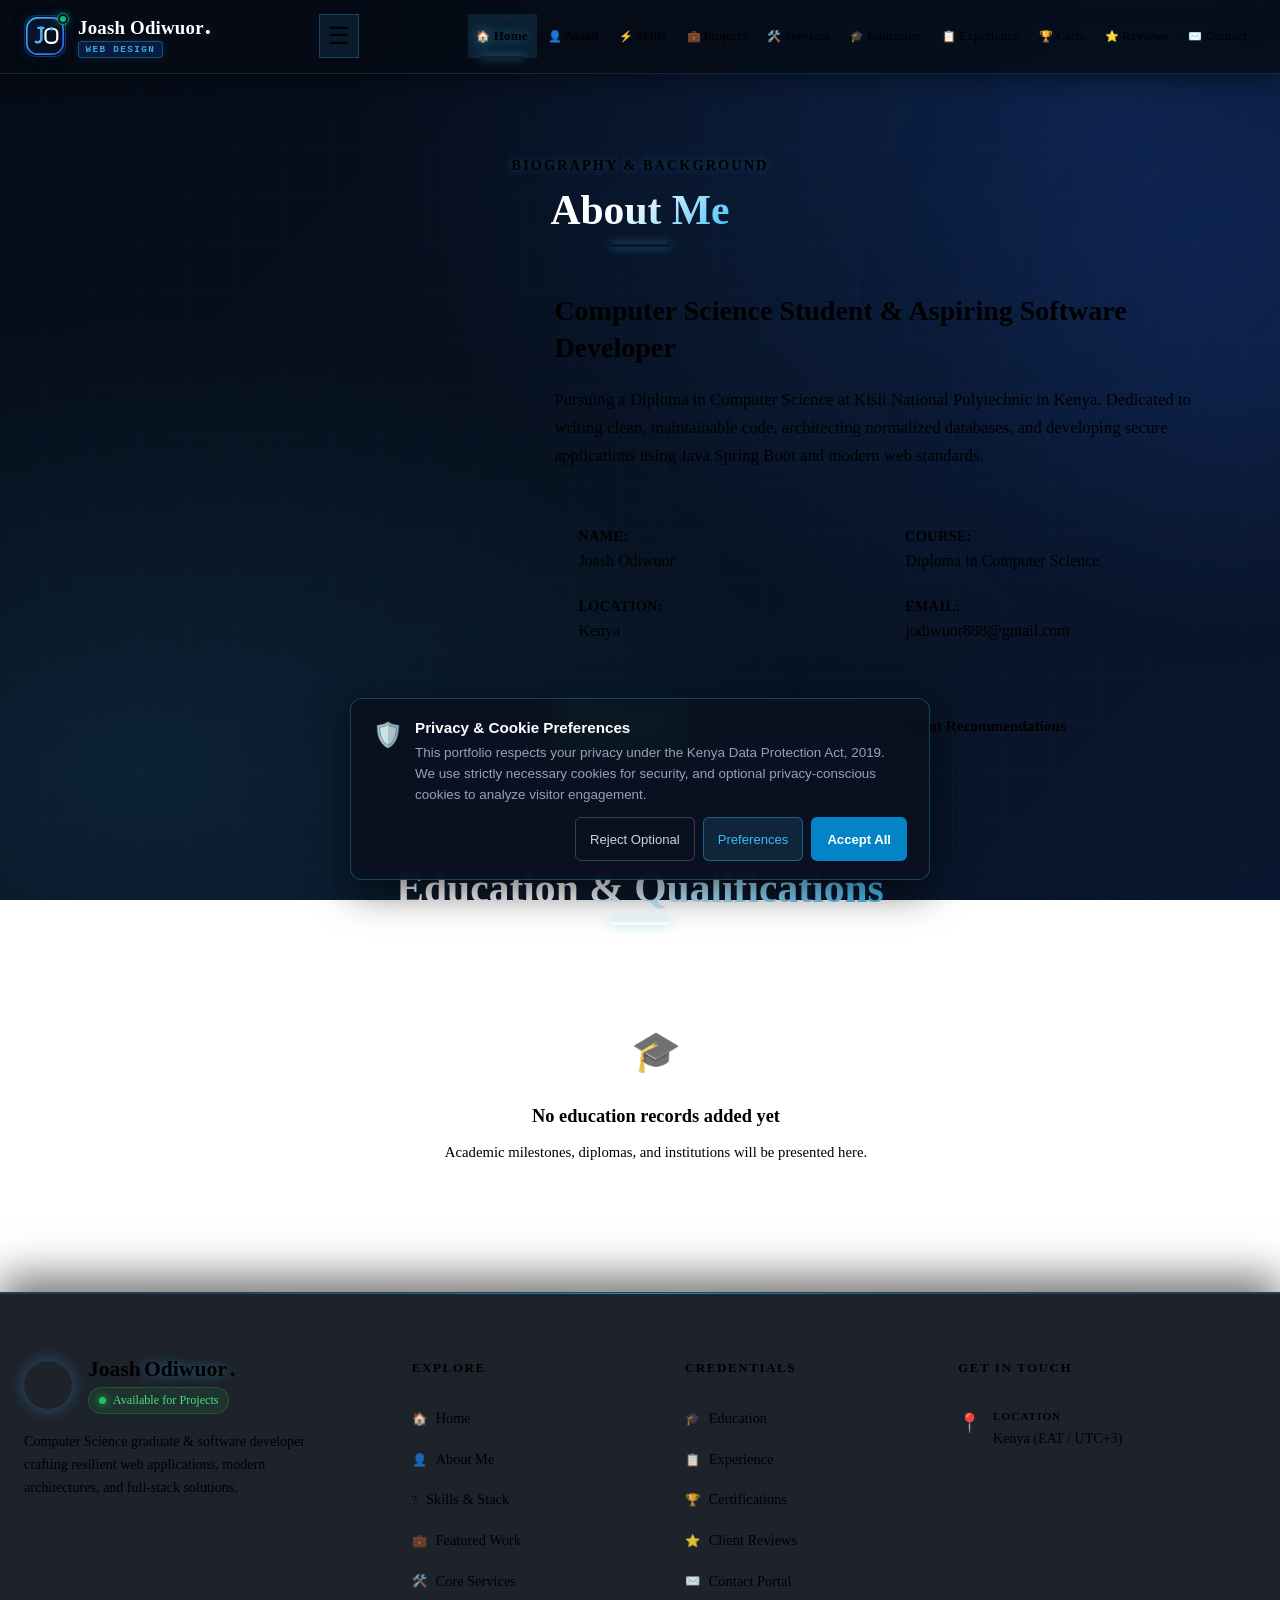
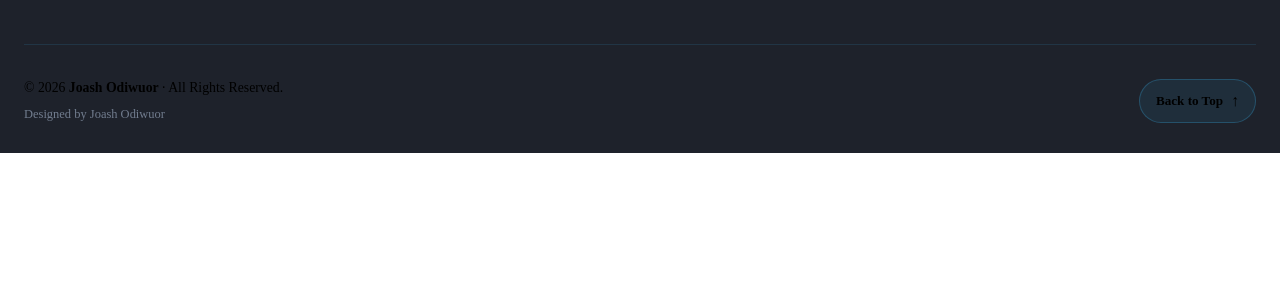
==== commit 655dc0fc: "revert: restore visitor frontend to standard original design from development while preserving secur" ====
--- a/frontendport/about.html
+++ b/frontendport/about.html
@@ -19,7 +19,7 @@
     <title>About Me | Joash Odiwuor - Computer Science Portfolio</title>
     <link rel="preconnect" href="https://fonts.googleapis.com">
     <link rel="preconnect" href="https://fonts.gstatic.com" crossorigin>
-    <link href="https://fonts.googleapis.com/css2?family=Inter:wght@300;400;500;600;700&family=Plus+Jakarta+Sans:wght@400;500;600;700;800&family=Poppins:wght@400;500;600;700&display=swap" rel="stylesheet">
+    <link href="https://fonts.googleapis.com/css2?family=Poppins:wght@300;400;500;600;700&amp;display=swap" rel="stylesheet">
     <link rel="stylesheet" href="assets/css/style.css">
     <link rel="stylesheet" href="assets/css/responsive.css">
     <meta name="api-base-url" content="https://joash-portfolio-backend.onrender.com">
@@ -246,39 +246,6 @@
                     <div><strong>Location:</strong> <span id="aboutLocation">Kenya</span></div>
                     <div><strong>Email:</strong> <span id="aboutEmail">jodiwuor888@gmail.com</span></div>
                 </div>
-                
-                <!-- 4 Value Pillars -->
-                <div class="about-pillars">
-                    <div class="pillar-card">
-                        <div class="pillar-icon">⚙️</div>
-                        <div>
-                            <h4>Full-Stack Development</h4>
-                            <p>End-to-end applications powered by Java Spring Boot REST controllers and responsive web clients.</p>
-                        </div>
-                    </div>
-                    <div class="pillar-card">
-                        <div class="pillar-icon">🗄️</div>
-                        <div>
-                            <h4>Database Management</h4>
-                            <p>Relational database architecture, normalized schemas, and performant SQL queries.</p>
-                        </div>
-                    </div>
-                    <div class="pillar-card">
-                        <div class="pillar-icon">🔒</div>
-                        <div>
-                            <h4>Security &amp; Best Practices</h4>
-                            <p>Authentication, password hashing, WebAuthn integration, and input validation.</p>
-                        </div>
-                    </div>
-                    <div class="pillar-card">
-                        <div class="pillar-icon">💡</div>
-                        <div>
-                            <h4>Problem Solving Mindset</h4>
-                            <p>Analytical thinking, structured debugging, and disciplined continuous learning.</p>
-                        </div>
-                    </div>
-                </div>
-    
                 <div style="display:flex; gap:1rem; flex-wrap:wrap; margin-top:1.5rem;">
                     <a href="contact.html" class="btn primary-btn">Let's Connect</a>
                     <a href="projects.html" class="btn secondary-btn">View My Projects</a>
--- a/frontendport/assets/css/style.css
+++ b/frontendport/assets/css/style.css
@@ -1,61 +1,61 @@
-/* ==========================================================================
-   PORTFOLIO DESIGN SYSTEM & CORE STYLESHEET
-   Professional High-End Tech Aesthetic: Deep Navy & Electric Blue
-   Mobile-First · Accessible (WCAG 2.2 AA) · Performance-Optimized
-   ========================================================================== */
-
-/* --------------------------------------------------------------------------
-   0. PERFORMANCE & RENDERING OPTIMIZATIONS
-   -------------------------------------------------------------------------- */
+
+/* ═══════════════════════════════════════════════
+   PERFORMANCE OPTIMIZATIONS
+   ═══════════════════════════════════════════════ */
+
+/* Smooth scroll + touch performance */
 html {
     scroll-behavior: smooth;
     -webkit-overflow-scrolling: touch;
-    text-rendering: optimizeLegibility;
+    text-rendering: optimizeSpeed;
     -webkit-font-smoothing: antialiased;
     -moz-osx-font-smoothing: grayscale;
 }
 
+/* GPU-accelerated scrolling for main containers */
 body {
     will-change: scroll-position;
     overflow-x: hidden;
 }
 
+/* Contain heavy card sections to avoid full-page repaints */
 .portfolio-grid,
 .services-grid,
 .testimonials-grid,
 .projects-grid,
-.skills-grid,
-.about-pillars {
+.skills-grid {
     contain: layout style;
 }
 
+/* Optimize animated cards */
 .card,
 .portfolio-card,
 .service-card,
 .testimonial-card,
 .project-card,
-.skill-card,
-.pillar-card {
+.skill-item {
     will-change: transform, opacity;
     contain: layout style paint;
     transform: translateZ(0);
     backface-visibility: hidden;
 }
 
+/* Nav hover optimizations */
 .nav-link,
 .btn,
-.social-link,
-.filter-btn {
+.social-link {
     will-change: transform;
     transform: translateZ(0);
 }
 
+/* Image optimizations */
 img {
     content-visibility: auto;
     max-width: 100%;
     height: auto;
 }
 
+/* Reduce motion for accessibility & performance */
 @media (prefers-reduced-motion: reduce) {
     *,
     *::before,
@@ -65,68 +65,77 @@
         transition-duration: 0.01ms !important;
         scroll-behavior: auto !important;
     }
-}
-
-/* --------------------------------------------------------------------------
-   1. DESIGN TOKENS & SYSTEM VARIABLES
-   -------------------------------------------------------------------------- */
+    .maint-quantum-scene,
+    .maint-quantum-svg,
+    .core-gimbal-outer,
+    .core-gimbal-mid,
+    .core-gimbal-inner,
+    .core-plasma-orb,
+    .core-laser-beam-l,
+    .core-laser-beam-r,
+    .core-flux-node {
+        animation: none !important;
+    }
+}
+
+/* Optimize search/filter transitions */
+.filter-transition {
+    transition: opacity 0.2s ease, transform 0.2s ease;
+    will-change: opacity, transform;
+}
+
+﻿/* ==========================================================================
+   PORTFOLIO MANAGEMENT SYSTEM - CORE STYLESHEET
+   Unified Professional Background: Dark Navy & Electric Blue Cyber Technology
+   Responsive & visually identical across Mobile, Tablet, Laptop, and Desktop
+   ========================================================================== */
+
 :root {
-    /* Deep Navy & Obsidian Slate Palette */
-    --bg-primary: #070C18;
-    --bg-secondary: #0D1527;
-    --bg-tertiary: #131E36;
-    --bg-card: rgba(13, 21, 39, 0.78);
-    --bg-card-hover: rgba(19, 30, 54, 0.92);
-    --bg-glass: rgba(13, 21, 39, 0.65);
-
-    /* Electric Cyan & Brand Blue Accents */
-    --accent-electric: #38BDF8;
-    --accent-cyan: #22D3EE;
+    --bg-primary: #07111F;
+    --bg-secondary: #0B1730;
+    --bg-deep: #050B16;
+
     --blue-primary: #2563EB;
     --blue-bright: #3B82F6;
-    --indigo-accent: #6366F1;
-    --emerald-accent: #10B981;
-    --amber-gold: #F59E0B;
-    --accent-glow: rgba(56, 189, 248, 0.28);
-    --blue-glow: rgba(37, 99, 235, 0.35);
-
-    /* High-Contrast Readable Typography */
-    --text-primary: #F8FAFC;
-    --text-secondary: #CBD5E1;
-    --text-muted: #94A3B8;
-
-    /* Hairlines & Borders */
-    --border-color: rgba(255, 255, 255, 0.08);
-    --border-accent: rgba(56, 189, 248, 0.35);
-    --border-glass: rgba(255, 255, 255, 0.12);
-
-    /* Semantic Feedback */
-    --success: #10B981;
-    --warning: #F59E0B;
-    --danger: #EF4444;
-    --info: #38BDF8;
-
-    /* Modern Typography Stack */
-    --font-heading: 'Plus Jakarta Sans', 'Inter', -apple-system, BlinkMacSystemFont, 'Segoe UI', Roboto, sans-serif;
-    --font-body: 'Inter', -apple-system, BlinkMacSystemFont, 'Segoe UI', Roboto, sans-serif;
-    --font-mono: 'JetBrains Mono', 'Fira Code', monospace;
-
-    /* Border Radii */
+    --cyan-accent: #38BDF8;
+
+    --text-primary: #FFFFFF;
+    --text-secondary: #cbd5e1;
+    --text-muted: #94a3b8;
+
+    --accent-electric: #38bdf8;
+    --accent-glow: rgba(56, 189, 248, 0.35);
+    --accent-secondary: #3b82f6;
+    --accent-cyan: #38bdf8;
+    --accent-indigo: #2563eb;
+
+    --bg-tertiary: rgba(11, 23, 48, 0.88);
+    --bg-card: rgba(11, 23, 48, 0.78);
+    --bg-card-hover: rgba(18, 35, 70, 0.88);
+
+    --border-color: rgba(59, 130, 246, 0.18);
+    --border-accent: rgba(56, 189, 248, 0.45);
+
+    --success: #10b981;
+    --warning: #f59e0b;
+    --danger: #ef4444;
+    --info: #38bdf8;
+
+    --font-heading: 'Poppins', -apple-system, BlinkMacSystemFont, 'Segoe UI', Roboto, sans-serif;
+    --font-body: 'Poppins', -apple-system, BlinkMacSystemFont, 'Segoe UI', Roboto, sans-serif;
+
     --radius-sm: 8px;
     --radius-md: 14px;
     --radius-lg: 20px;
     --radius-full: 9999px;
 
-    /* Elevation Shadows */
-    --shadow-sm: 0 4px 16px -2px rgba(0, 0, 0, 0.45);
-    --shadow-md: 0 10px 30px -4px rgba(0, 0, 0, 0.60);
-    --shadow-lg: 0 20px 50px -8px rgba(0, 0, 0, 0.75);
-    --shadow-glow: 0 0 30px -5px rgba(56, 189, 248, 0.30);
-    --shadow-glow-indigo: 0 0 30px -5px rgba(99, 102, 241, 0.30);
-
-    /* Transitions */
+    --shadow-sm: 0 4px 15px rgba(0, 0, 0, 0.3);
+    --shadow-md: 0 10px 30px rgba(0, 0, 0, 0.45);
+    --shadow-lg: 0 20px 50px rgba(0, 0, 0, 0.6);
+    --shadow-glow: 0 0 25px rgba(56, 189, 248, 0.30);
+
     --transition-fast: 0.2s ease;
-    --transition-normal: 0.3s cubic-bezier(0.16, 1, 0.3, 1);
+    --transition-normal: 0.3s cubic-bezier(0.4, 0, 0.2, 1);
 }
 
 *, *::before, *::after {
@@ -134,6 +143,8 @@
     margin: 0;
     padding: 0;
 }
+
+/* Unified website background */
 
 html {
     min-height: 100%;
@@ -148,65 +159,85 @@
     isolation: isolate;
     min-height: 100vh;
     margin: 0;
+
     background-color: var(--bg-primary);
-    /* Atmospheric Deep Navy Backdrop with Subtle Ambient Illumination */
+
     background-image:
-        radial-gradient(ellipse 90% 60% at 50% -15%, rgba(37, 99, 235, 0.22) 0%, transparent 70%),
-        radial-gradient(circle at 90% 18%, rgba(56, 189, 248, 0.12) 0%, transparent 45%),
-        radial-gradient(circle at 10% 55%, rgba(99, 102, 241, 0.08) 0%, transparent 50%),
-        linear-gradient(180deg, #070C18 0%, #0A1224 45%, #070C18 100%);
+        radial-gradient(
+            ellipse at 85% 12%,
+            rgba(37, 99, 235, 0.20) 0%,
+            transparent 48%
+        ),
+        radial-gradient(
+            ellipse at 10% 85%,
+            rgba(56, 189, 248, 0.10) 0%,
+            transparent 42%
+        ),
+        linear-gradient(
+            135deg,
+            #050B16 0%,
+            #07111F 48%,
+            #0B1730 100%
+        );
+
     background-repeat: no-repeat;
+    background-position: center top;
+    background-size: 100% 100%;
     background-attachment: fixed;
-    background-size: 100% 100%, 100% 100%, 100% 100%, 100% 100%;
+
     color: var(--text-primary);
     font-family: var(--font-body);
-    font-size: 1rem;
-    line-height: 1.7;
+    line-height: 1.65;
     overflow-x: hidden;
     display: flex;
     flex-direction: column;
 }
 
-/* Subtle Micro-Grid Ambient Texture */
+/* Subtle geometric grid */
+
 body::before {
     content: "";
     position: fixed;
     inset: 0;
     z-index: -1;
     pointer-events: none;
+
     background-image:
-        radial-gradient(
-            circle at center,
-            rgba(255, 255, 255, 0.06) 1px,
+        linear-gradient(
+            rgba(59, 130, 246, 0.035) 1px,
+            transparent 1px
+        ),
+        linear-gradient(
+            90deg,
+            rgba(59, 130, 246, 0.035) 1px,
             transparent 1px
         );
-    background-size: 32px 32px;
+
+    background-size: 48px 48px;
     background-position: center top;
-    mask-image: linear-gradient(to bottom, rgba(0,0,0,0.85) 0%, rgba(0,0,0,0.4) 50%, rgba(0,0,0,0.85) 100%);
-    -webkit-mask-image: linear-gradient(to bottom, rgba(0,0,0,0.85) 0%, rgba(0,0,0,0.4) 50%, rgba(0,0,0,0.85) 100%);
-}
-
-/* Floating Ambient Aura Glow */
+}
+
+/* Subtle ambient lighting */
+
 body::after {
     content: "";
     position: fixed;
-    top: 8%;
-    right: -100px;
-    width: 450px;
-    height: 450px;
+    top: 12%;
+    right: -140px;
+
+    width: 380px;
+    height: 380px;
+
     z-index: -1;
     pointer-events: none;
-    background: radial-gradient(circle, rgba(56, 189, 248, 0.12) 0%, rgba(99, 102, 241, 0.06) 50%, transparent 70%);
-    filter: blur(80px);
+
+    background: rgba(37, 99, 235, 0.10);
+
+    filter: blur(100px);
     border-radius: 50%;
-    animation: ambientFloat 14s ease-in-out infinite alternate;
-}
-
-@keyframes ambientFloat {
-    0% { transform: translateY(0) scale(1); opacity: 0.8; }
-    50% { transform: translateY(40px) scale(1.1); opacity: 1; }
-    100% { transform: translateY(-20px) scale(0.95); opacity: 0.7; }
-}
+}
+
+/* Keep main content above background */
 
 main,
 footer,
@@ -217,12 +248,17 @@
 
 /* Reusable Glass Card Component */
 .glass-card {
-    background: var(--bg-card);
-    border: 1px solid var(--border-color);
-    border-radius: var(--radius-md);
-    backdrop-filter: blur(16px);
-    -webkit-backdrop-filter: blur(16px);
-    box-shadow: var(--shadow-sm);
+    background: rgba(11, 23, 48, 0.78);
+    border: 1px solid rgba(59, 130, 246, 0.18);
+    border-radius: 16px;
+    backdrop-filter: blur(12px);
+    -webkit-backdrop-filter: blur(12px);
+}
+
+@supports not ((-webkit-backdrop-filter: blur(12px)) or (backdrop-filter: blur(12px))) {
+    .glass-card {
+        background: #0B1730;
+    }
 }
 
 a {
@@ -245,38 +281,43 @@
     display: block;
 }
 
-/* --------------------------------------------------------------------------
-   2. NAVIGATION BAR
-   -------------------------------------------------------------------------- */
+/* ==========================================================================
+   NAVIGATION
+   ========================================================================== */
+
 header {
     position: sticky;
     top: 0;
     z-index: 1000;
-    background: rgba(7, 12, 24, 0.85);
+    background: rgba(6, 11, 20, 0.78);
     backdrop-filter: blur(20px);
     -webkit-backdrop-filter: blur(20px);
-    border-bottom: 1px solid rgba(255, 255, 255, 0.08);
-    box-shadow: 0 4px 25px rgba(0, 0, 0, 0.50);
+    border-bottom: 1px solid rgba(56, 189, 248, 0.16);
+    box-shadow: 0 4px 25px rgba(0, 0, 0, 0.45);
     transition: var(--transition-normal);
 }
 
 .navbar {
     max-width: 1400px;
     margin: 0 auto;
-    padding: 0.75rem 1.75rem;
+    padding: 0.70rem 1.5rem;
     display: flex;
     align-items: center;
     justify-content: space-between;
     gap: 0.75rem;
 }
 
-/* Header Logo */
+/* ==========================================================================
+   HEADER LOGO COMPONENT
+   Precision Developer Brand Identity: Monogram Emblem & Modern Typography
+   ========================================================================== */
+
 .logo {
     font-family: var(--font-heading);
     text-decoration: none;
     display: inline-flex;
     align-items: center;
-    gap: 0.85rem;
+    gap: 0.75rem;
     flex-shrink: 0;
     padding: 0.2rem 0;
     user-select: none;
@@ -284,17 +325,18 @@
 }
 
 .logo:hover {
-    transform: translateY(-1px);
-}
-
+    transform: translateY(-1.5px);
+}
+
+/* Iconic Logo Mark Badge */
 .logo-mark {
     position: relative;
     width: 42px;
     height: 42px;
     border-radius: 12px;
-    background: linear-gradient(135deg, rgba(13, 21, 39, 0.95), rgba(7, 12, 24, 0.98));
-    border: 1.5px solid rgba(56, 189, 248, 0.35);
-    box-shadow: 0 4px 14px rgba(0, 0, 0, 0.35), 0 0 12px rgba(37, 99, 235, 0.2);
+    background: linear-gradient(135deg, rgba(11, 23, 48, 0.95), rgba(5, 11, 22, 0.98));
+    border: 1.5px solid rgba(59, 130, 246, 0.28);
+    box-shadow: 0 4px 14px rgba(0, 0, 0, 0.35), 0 0 12px rgba(37, 99, 235, 0.18);
     display: flex;
     align-items: center;
     justify-content: center;
@@ -314,10 +356,11 @@
     display: block;
 }
 
+/* Pulsing Status Beacon */
 .logo-status-beacon {
     position: absolute;
-    top: -2px;
-    right: -2px;
+    top: -2.5px;
+    right: -2.5px;
     width: 10px;
     height: 10px;
     border-radius: 50%;
@@ -341,6 +384,7 @@
     100% { transform: scale(2.2); opacity: 0; }
 }
 
+/* Brand Text Container */
 .logo-text-wrap {
     display: flex;
     flex-direction: column;
@@ -348,10 +392,11 @@
     line-height: 1.15;
 }
 
+/* Title Line */
 .logo-title {
     display: flex;
     align-items: baseline;
-    font-size: 1.2rem;
+    font-size: 1.18rem;
     font-weight: 700;
     letter-spacing: -0.015em;
     color: #FFFFFF;
@@ -368,8 +413,9 @@
     text-shadow: 0 0 12px rgba(56, 189, 248, 0.4);
 }
 
+/* Radiant Cyan Dot */
 .logo .logo-dot {
-    color: var(--accent-electric);
+    color: var(--cyan-accent);
     font-weight: 900;
     font-size: 1.55rem;
     line-height: 1;
@@ -384,9 +430,10 @@
     text-shadow: 0 0 14px rgba(56, 189, 248, 1);
 }
 
+/* Subtitle Tagline */
 .logo-subtitle {
-    font-family: var(--font-mono);
-    font-size: 0.65rem;
+    font-family: 'JetBrains Mono', 'Courier New', monospace;
+    font-size: 0.63rem;
     font-weight: 600;
     letter-spacing: 1.6px;
     text-transform: uppercase;
@@ -405,7 +452,7 @@
     border-radius: 4px;
     background: rgba(37, 99, 235, 0.22);
     border: 1px solid rgba(56, 189, 248, 0.38);
-    font-size: 0.6rem;
+    font-size: 0.58rem;
     font-weight: 700;
     letter-spacing: 1.4px;
     color: #38BDF8;
@@ -421,11 +468,24 @@
     color: #FFFFFF;
 }
 
-/* Nav links */
+/* Circular avatar support (fallback or alternate) */
+.logo-avatar {
+    width: 40px;
+    height: 40px;
+    border-radius: 12px;
+    object-fit: cover;
+    object-position: top center;
+    border: 1.5px solid var(--accent-electric);
+    box-shadow: 0 0 12px rgba(56, 189, 248, 0.35);
+    flex-shrink: 0;
+    display: block;
+    transition: all var(--transition-normal);
+}
+
 .nav-links {
     display: flex;
     align-items: center;
-    gap: 0.25rem;
+    gap: 0.15rem;
     list-style: none;
     margin: 0;
     padding: 0;
@@ -440,28 +500,21 @@
 .nav-links a {
     color: var(--text-secondary);
     font-weight: 500;
-    font-size: 0.85rem;
-    padding: 0.45rem 0.65rem;
+    font-size: 0.82rem;
+    padding: 0.42rem 0.55rem;
     border-radius: var(--radius-sm);
     position: relative;
     white-space: nowrap;
     transition: color var(--transition-fast), background var(--transition-fast);
     letter-spacing: 0.01em;
-    display: inline-flex;
-    align-items: center;
-    gap: 0.35rem;
-}
-
-.nav-links a .nav-icon {
-    font-size: 0.95rem;
-    opacity: 0.85;
 }
 
 .nav-links a:hover,
 .nav-links a.active {
     color: var(--accent-electric) !important;
     font-weight: 600;
-    background: rgba(56, 189, 248, 0.10);
+    background: rgba(56, 189, 248, 0.12);
+    text-shadow: 0 0 12px rgba(56, 189, 248, 0.5);
 }
 
 .nav-links a::after {
@@ -471,7 +524,7 @@
     left: 0.70rem;
     right: 0.70rem;
     height: 2px;
-    background: linear-gradient(90deg, var(--accent-electric), var(--blue-primary));
+    background: linear-gradient(90deg, var(--accent-electric), var(--accent-indigo));
     border-radius: 2px;
     box-shadow: 0 0 8px rgba(56, 189, 248, 0.8);
     transform: scaleX(0);
@@ -479,192 +532,177 @@
     transition: transform var(--transition-fast);
 }
 
+.nav-links a:hover::after,
 .nav-links a.active::after {
     transform: scaleX(1);
 }
 
+/* Nav icon emojis */
+.nav-icon {
+    font-size: 0.85em;
+    margin-right: 0.2rem;
+    display: inline-block;
+}
+
+.nav-button {
+    background: linear-gradient(135deg, var(--accent-electric), var(--accent-secondary)) !important;
+    color: #ffffff !important;
+    border: none !important;
+    padding: 0.50rem 1.10rem !important;
+    border-radius: var(--radius-sm) !important;
+    font-weight: 600 !important;
+    font-size: 0.82rem !important;
+    box-shadow: 0 2px 14px rgba(56, 189, 248, 0.40) !important;
+    white-space: nowrap;
+    transition: all 0.2s ease !important;
+}
+
+.nav-button:hover {
+    background: linear-gradient(135deg, var(--accent-secondary), var(--accent-indigo)) !important;
+    box-shadow: 0 4px 20px rgba(56, 189, 248, 0.65) !important;
+    transform: translateY(-1px) !important;
+    color: #ffffff !important;
+}
+
+.nav-button::after {
+    display: none !important;
+}
+
+.nav-button:hover::after {
+    display: none !important;
+}
+
 .menu-toggle {
     display: none;
-    background: rgba(255, 255, 255, 0.06);
-    border: 1px solid var(--border-color);
+    background: rgba(56, 189, 248, 0.10);
+    border: 1px solid rgba(56, 189, 248, 0.25);
     border-radius: var(--radius-sm);
     color: var(--text-primary);
     font-size: 1.5rem;
     cursor: pointer;
-    padding: 0.35rem 0.65rem;
+    padding: 0.3rem 0.5rem;
     line-height: 1;
     transition: background var(--transition-fast);
 }
 
 .menu-toggle:hover {
-    background: rgba(56, 189, 248, 0.18);
-    border-color: var(--accent-electric);
-}
-
-/* --------------------------------------------------------------------------
-   3. BUTTONS & INTERACTIVE CONTROLS
-   -------------------------------------------------------------------------- */
+    background: rgba(56, 189, 248, 0.20);
+}
+
+/* ==========================================================================
+   BUTTONS & CONTROLS
+   ========================================================================== */
+
 .btn {
     display: inline-flex;
     align-items: center;
     justify-content: center;
-    gap: 0.6rem;
-    padding: 0.85rem 1.85rem;
+    gap: 0.5rem;
+    padding: 0.75rem 1.65rem;
     font-family: var(--font-heading);
     font-size: 0.95rem;
     font-weight: 600;
     border-radius: var(--radius-sm);
     cursor: pointer;
     border: none;
-    text-decoration: none;
-    transition: all var(--transition-normal);
-    user-select: none;
-    line-height: 1.3;
+    transition: var(--transition-normal);
 }
 
 .primary-btn {
-    background: linear-gradient(135deg, #1d4ed8 0%, #2563eb 50%, #0284c7 100%);
-    color: #ffffff !important;
-    box-shadow: 0 4px 18px -2px rgba(37, 99, 235, 0.45);
-    border: 1px solid rgba(255, 255, 255, 0.15);
+    background: linear-gradient(135deg, #38bdf8 0%, #3b82f6 50%, #6366f1 100%);
+    color: #ffffff;
+    box-shadow: 0 4px 18px rgba(56, 189, 248, 0.35);
 }
 
 .primary-btn:hover {
-    color: #ffffff !important;
+    color: #ffffff;
+    box-shadow: 0 8px 28px rgba(56, 189, 248, 0.60);
     transform: translateY(-2px);
-    box-shadow: 0 8px 28px -2px rgba(37, 99, 235, 0.65), 0 0 15px rgba(56, 189, 248, 0.4);
-    background: linear-gradient(135deg, #2563eb 0%, #3b82f6 50%, #0ea5e9 100%);
 }
 
 .secondary-btn {
-    background: rgba(255, 255, 255, 0.04);
-    color: var(--text-primary) !important;
-    border: 1px solid rgba(255, 255, 255, 0.14);
-    backdrop-filter: blur(12px);
-    -webkit-backdrop-filter: blur(12px);
+    background: rgba(56, 189, 248, 0.08);
+    color: var(--accent-electric);
+    border: 1px solid rgba(56, 189, 248, 0.35);
 }
 
 .secondary-btn:hover {
-    background: rgba(56, 189, 248, 0.10);
-    color: var(--accent-electric) !important;
-    border-color: rgba(56, 189, 248, 0.45);
+    background: rgba(56, 189, 248, 0.18);
+    color: #ffffff;
+    border-color: var(--accent-electric);
     transform: translateY(-2px);
-    box-shadow: 0 6px 20px rgba(0, 0, 0, 0.35);
+    box-shadow: 0 4px 15px rgba(56, 189, 248, 0.25);
 }
 
 .outline-btn {
     background: transparent;
-    color: var(--text-secondary) !important;
+    color: var(--text-secondary);
     border: 1px solid var(--border-color);
 }
 
 .outline-btn:hover {
     border-color: var(--accent-electric);
-    color: var(--text-primary) !important;
-    background: rgba(56, 189, 248, 0.06);
-    transform: translateY(-2px);
-}
-
-/* --------------------------------------------------------------------------
-   4. HERO SECTION
-   -------------------------------------------------------------------------- */
+    color: var(--text-primary);
+}
+
+/* ==========================================================================
+   HERO SECTION
+   ========================================================================== */
+
 .hero {
-    max-width: 1320px;
+    max-width: 1240px;
     margin: 0 auto;
-    padding: 6rem 1.75rem 4.5rem;
+    padding: 5rem 1.5rem 4rem;
     display: grid;
-    grid-template-columns: 1.2fr 0.85fr;
-    gap: 4rem;
-    align-items: center;
-    position: relative;
-}
-
-.hero-badge {
-    display: inline-flex;
-    align-items: center;
-    gap: 0.6rem;
-    padding: 0.45rem 1.15rem;
-    background: rgba(16, 185, 129, 0.10);
-    border: 1px solid rgba(16, 185, 129, 0.28);
-    border-radius: var(--radius-full);
-    font-size: 0.82rem;
+    grid-template-columns: 1.25fr 1fr;
+    gap: 3.5rem;
+    align-items: center;
+}
+
+.hero-content .intro {
+    color: var(--accent-electric);
+    font-size: 1.05rem;
     font-weight: 600;
-    color: #34d399;
-    margin-bottom: 1.5rem;
-    width: fit-content;
-}
-
-.hero-content .intro {
-    font-size: 0.88rem;
-    font-weight: 700;
     letter-spacing: 2.5px;
     text-transform: uppercase;
-    color: var(--accent-electric);
     margin-bottom: 0.75rem;
-    display: block;
+    text-shadow: 0 0 10px rgba(56, 189, 248, 0.4);
 }
 
 .hero-content h1 {
     font-family: var(--font-heading);
-    font-size: clamp(2.5rem, 5vw + 0.5rem, 4.25rem);
+    font-size: clamp(2.25rem, 5vw, 3.5rem);
     font-weight: 800;
-    color: #ffffff;
-    line-height: 1.12;
-    letter-spacing: -0.03em;
-    margin-bottom: 0.85rem;
+    background: linear-gradient(135deg, #ffffff 35%, #38bdf8 70%, #818cf8 100%);
+    -webkit-background-clip: text;
+    -webkit-text-fill-color: transparent;
+    line-height: 1.15;
+    margin-bottom: 0.5rem;
 }
 
 .hero-content h2 {
     font-family: var(--font-heading);
-    font-size: clamp(1.25rem, 2.2vw + 0.2rem, 1.85rem);
+    font-size: clamp(1.2rem, 3vw, 1.8rem);
     font-weight: 600;
     color: var(--accent-electric);
-    line-height: 1.35;
-    margin-bottom: 1.5rem;
-    min-height: 2.4rem;
-    display: flex;
-    align-items: center;
+    margin-bottom: 1.25rem;
+    min-height: 2.2rem;
+    text-shadow: 0 0 12px rgba(56, 189, 248, 0.35);
 }
 
 .hero-description {
-    font-size: clamp(1.02rem, 1.1vw, 1.15rem);
+    font-size: 1.08rem;
     color: var(--text-secondary);
-    line-height: 1.8;
-    max-width: 620px;
-    margin-bottom: 2.25rem;
+    max-width: 580px;
+    margin-bottom: 2rem;
+    line-height: 1.7;
 }
 
 .hero-buttons {
     display: flex;
-    gap: 1.15rem;
+    gap: 1rem;
     flex-wrap: wrap;
-    margin-bottom: 2.25rem;
-}
-
-.hero-tech-strip {
-    display: flex;
-    gap: 0.65rem;
-    flex-wrap: wrap;
-    margin-bottom: 2rem;
-}
-
-.tech-chip {
-    display: inline-flex;
-    align-items: center;
-    padding: 0.35rem 0.85rem;
-    background: rgba(255, 255, 255, 0.04);
-    border: 1px solid var(--border-color);
-    border-radius: var(--radius-sm);
-    font-size: 0.8rem;
-    font-weight: 500;
-    color: var(--text-secondary);
-    transition: var(--transition-fast);
-}
-
-.tech-chip:hover {
-    border-color: var(--accent-electric);
-    color: var(--text-primary);
-    background: rgba(56, 189, 248, 0.08);
+    margin-bottom: 2.5rem;
 }
 
 .social-links {
@@ -675,43 +713,32 @@
 
 .social-links a {
     color: var(--text-muted);
-    font-size: 1.15rem;
+    font-size: 1.1rem;
     padding: 0.5rem;
     border-radius: var(--radius-sm);
     transition: var(--transition-fast);
-    display: inline-flex;
-    align-items: center;
-    justify-content: center;
 }
 
 .social-links a:hover {
     color: var(--accent-electric);
-    transform: translateY(-2px);
+    transform: translateY(-3px);
     text-shadow: 0 0 10px rgba(56, 189, 248, 0.6);
 }
 
 .hero-image {
     display: flex;
-    flex-direction: column;
-    align-items: center;
     justify-content: center;
+    align-items: center;
+}
+
+.image-circle {
+    width: 320px;
+    height: 320px;
+    border-radius: 50%;
     position: relative;
-}
-
-.image-circle {
-    width: clamp(280px, 28vw, 360px);
-    height: clamp(280px, 28vw, 360px);
-    border-radius: var(--radius-lg);
-    position: relative;
-    padding: 6px;
-    background: linear-gradient(135deg, rgba(56, 189, 248, 0.45), rgba(37, 99, 235, 0.25), rgba(99, 102, 241, 0.4));
-    box-shadow: 0 15px 45px -10px rgba(0, 0, 0, 0.65), 0 0 35px -5px rgba(56, 189, 248, 0.3);
-    transition: transform var(--transition-normal), box-shadow var(--transition-normal);
-}
-
-.image-circle:hover {
-    transform: translateY(-4px) scale(1.02);
-    box-shadow: 0 20px 55px -10px rgba(0, 0, 0, 0.75), 0 0 45px -5px rgba(56, 189, 248, 0.45);
+    padding: 8px;
+    background: linear-gradient(135deg, var(--accent-electric), var(--accent-indigo), var(--accent-secondary));
+    box-shadow: 0 0 35px rgba(56, 189, 248, 0.35);
 }
 
 .image-circle img {
@@ -719,283 +746,124 @@
     height: 100%;
     object-fit: cover;
     object-position: top center;
-    border-radius: calc(var(--radius-lg) - 4px);
+    border-radius: 50%;
     background-color: var(--bg-secondary);
 }
 
-.hero-portrait-card {
-    margin-top: -1.75rem;
-    z-index: 2;
-    background: rgba(13, 21, 39, 0.88);
-    backdrop-filter: blur(16px);
-    -webkit-backdrop-filter: blur(16px);
-    border: 1px solid rgba(56, 189, 248, 0.3);
-    border-radius: var(--radius-md);
-    padding: 0.85rem 1.35rem;
-    box-shadow: var(--shadow-md), 0 0 20px rgba(56, 189, 248, 0.15);
-}
-
-.hero-portrait-badge {
-    display: flex;
-    align-items: center;
-    gap: 0.85rem;
-}
-
-.hero-portrait-badge .code-bracket {
-    font-family: monospace;
-    font-weight: 700;
-    font-size: 1.15rem;
-    color: var(--accent-electric);
-    background: rgba(56, 189, 248, 0.12);
-    padding: 0.45rem 0.65rem;
-    border-radius: var(--radius-sm);
-    border: 1px solid rgba(56, 189, 248, 0.25);
-}
-
-.hero-portrait-badge strong {
-    display: block;
-    color: var(--text-primary);
-    font-size: 0.95rem;
-    font-weight: 700;
-}
-
-.hero-portrait-badge span {
-    display: block;
-    color: var(--text-muted);
-    font-size: 0.8rem;
-}
-
-/* --------------------------------------------------------------------------
-   5. SECTIONS GENERAL & SECTION TITLE
-   -------------------------------------------------------------------------- */
+/* ==========================================================================
+   SECTIONS GENERAL
+   ========================================================================== */
+
 .section {
-    max-width: 1320px;
+    max-width: 1240px;
     margin: 0 auto;
-    padding: 5.5rem 1.75rem;
+    padding: 5rem 1.5rem;
     width: 100%;
 }
 
 .section-title {
     text-align: center;
-    margin-bottom: 3.75rem;
-    position: relative;
-}
-
-.section-title p:first-child {
-    display: inline-flex;
-    align-items: center;
-    gap: 8px;
-    font-size: 0.82rem;
+    margin-bottom: 3.5rem;
+}
+
+.section-title p {
+    color: var(--accent-electric);
+    font-size: 0.9rem;
     font-weight: 700;
-    letter-spacing: 2.2px;
+    letter-spacing: 2px;
     text-transform: uppercase;
-    color: var(--accent-electric);
-    margin-bottom: 0.75rem;
-}
-
-.section-title p:first-child::before,
-.section-title p:first-child::after {
-    content: "";
-    display: inline-block;
-    width: 20px;
-    height: 1.5px;
-    background: var(--accent-electric);
-    opacity: 0.6;
+    margin-bottom: 0.5rem;
+    text-shadow: 0 0 10px rgba(56, 189, 248, 0.35);
 }
 
 .section-title h2 {
     font-family: var(--font-heading);
-    font-size: clamp(2rem, 3.5vw, 2.75rem);
+    font-size: clamp(1.85rem, 4vw, 2.5rem);
     font-weight: 700;
-    letter-spacing: -0.025em;
-    color: #ffffff;
-    line-height: 1.2;
-    margin-bottom: 0.75rem;
-}
-
-.section-lead {
-    font-size: clamp(1rem, 1.1vw, 1.125rem);
-    color: var(--text-secondary);
-    max-width: 650px;
-    margin: 0 auto;
-    line-height: 1.7;
-}
-
-/* --------------------------------------------------------------------------
-   6. ABOUT SECTION
-   -------------------------------------------------------------------------- */
+    background: linear-gradient(135deg, #ffffff 40%, #38bdf8 100%);
+    -webkit-background-clip: text;
+    -webkit-text-fill-color: transparent;
+    position: relative;
+    display: inline-block;
+}
+
+.section-title h2::after {
+    content: '';
+    position: absolute;
+    bottom: -10px;
+    left: 50%;
+    transform: translateX(-50%);
+    width: 60px;
+    height: 3px;
+    background: linear-gradient(90deg, var(--accent-electric), var(--accent-indigo));
+    border-radius: 2px;
+    box-shadow: 0 0 10px rgba(56, 189, 248, 0.6);
+}
+
+/* ==========================================================================
+   ABOUT SECTION
+   ========================================================================== */
+
 .about-container {
     display: grid;
     grid-template-columns: 1fr 1.5fr;
     gap: 3.5rem;
-    align-items: start;
-}
-
-.about-image-wrap {
-    display: flex;
-    flex-direction: column;
+    align-items: center;
+}
+
+.about-image {
+    position: relative;
 }
 
 .about-image img {
     border-radius: var(--radius-md);
     box-shadow: var(--shadow-md);
     border: 1px solid var(--border-color);
-    width: 100%;
-    aspect-ratio: 4 / 3;
-    object-fit: cover;
-}
-
-.about-quick-specs {
-    margin-top: 1.5rem;
-    background: var(--bg-card);
-    border: 1px solid var(--border-color);
-    border-radius: var(--radius-md);
-    padding: 1.35rem;
-}
-
-.about-quick-specs h4 {
-    font-size: 0.85rem;
-    color: var(--accent-electric);
-    text-transform: uppercase;
-    letter-spacing: 1.2px;
-    margin-bottom: 1rem;
-    font-weight: 700;
-}
-
-.specs-grid {
-    display: grid;
-    grid-template-columns: 1fr 1fr;
-    gap: 1rem;
-}
-
-.spec-item {
-    display: flex;
-    flex-direction: column;
-    gap: 0.2rem;
-}
-
-.spec-label {
-    font-size: 0.75rem;
-    text-transform: uppercase;
-    letter-spacing: 0.5px;
-    color: var(--text-muted);
-}
-
-.spec-val {
-    font-size: 0.9rem;
-    color: var(--text-primary);
-    font-weight: 600;
-}
-
-.about-headline-badge {
-    display: inline-block;
-    padding: 0.25rem 0.85rem;
-    background: rgba(56, 189, 248, 0.10);
-    border: 1px solid rgba(56, 189, 248, 0.25);
-    border-radius: var(--radius-full);
-    font-size: 0.8rem;
-    font-weight: 600;
-    color: var(--accent-electric);
-    margin-bottom: 0.85rem;
 }
 
 .about-content h3 {
-    font-family: var(--font-heading);
-    font-size: clamp(1.5rem, 2.5vw, 1.85rem);
+    font-size: 1.75rem;
     color: var(--text-primary);
     margin-bottom: 1.25rem;
-    line-height: 1.3;
 }
 
 .about-content p {
     margin-bottom: 1.25rem;
     color: var(--text-secondary);
-    line-height: 1.75;
-}
-
-/* 4 Value Pillars */
-.about-pillars {
+}
+
+.about-info {
     display: grid;
-    grid-template-columns: repeat(auto-fit, minmax(240px, 1fr));
-    gap: 1.15rem;
+    grid-template-columns: repeat(auto-fit, minmax(200px, 1fr));
+    gap: 1.25rem;
     margin: 2rem 0;
-}
-
-.pillar-card {
-    background: var(--bg-card);
+    padding: 1.5rem;
+    background: var(--bg-secondary);
     border: 1px solid var(--border-color);
     border-radius: var(--radius-md);
-    padding: 1.25rem 1.35rem;
-    display: flex;
-    gap: 1rem;
-    align-items: flex-start;
-    transition: var(--transition-normal);
-}
-
-.pillar-card:hover {
-    transform: translateY(-3px);
-    border-color: var(--border-accent);
     box-shadow: var(--shadow-sm);
-    background: var(--bg-card-hover);
-}
-
-.pillar-icon {
-    font-size: 1.4rem;
-    line-height: 1;
-    padding: 0.5rem;
-    background: rgba(56, 189, 248, 0.08);
-    border: 1px solid rgba(56, 189, 248, 0.2);
-    border-radius: var(--radius-sm);
-    flex-shrink: 0;
-}
-
-.pillar-card h4 {
-    font-size: 0.98rem;
+}
+
+.about-info div strong {
+    color: var(--accent-electric);
+    display: block;
+    font-size: 0.88rem;
+    text-transform: uppercase;
+    letter-spacing: 0.5px;
+}
+
+.about-info div span {
     color: var(--text-primary);
-    margin-bottom: 0.35rem;
-    font-weight: 600;
-}
-
-.pillar-card p {
-    font-size: 0.86rem;
-    color: var(--text-muted);
-    line-height: 1.55;
-    margin: 0;
-}
-
-.about-info-chips {
-    display: flex;
-    gap: 0.85rem;
-    flex-wrap: wrap;
-    margin: 1.5rem 0 2rem;
-}
-
-.info-chip {
-    padding: 0.4rem 0.85rem;
-    background: rgba(255, 255, 255, 0.04);
-    border: 1px solid var(--border-color);
-    border-radius: var(--radius-sm);
-    font-size: 0.86rem;
-    color: var(--text-secondary);
-}
-
-.info-chip strong {
-    color: var(--accent-electric);
-    margin-right: 0.35rem;
-}
-
-.about-actions {
-    display: flex;
-    gap: 1rem;
-    flex-wrap: wrap;
-}
-
-/* --------------------------------------------------------------------------
-   7. SKILLS SECTION
-   -------------------------------------------------------------------------- */
+    font-weight: 500;
+}
+
+/* ==========================================================================
+   SKILLS SECTION
+   ========================================================================== */
+
 .skills-container {
     display: grid;
-    grid-template-columns: repeat(auto-fit, minmax(290px, 1fr));
+    grid-template-columns: repeat(auto-fit, minmax(280px, 1fr));
     gap: 1.75rem;
 }
 
@@ -1010,8 +878,6 @@
     transition: var(--transition-normal);
     position: relative;
     overflow: hidden;
-    display: flex;
-    flex-direction: column;
 }
 
 .skill-card:hover {
@@ -1022,44 +888,33 @@
 }
 
 .skill-icon {
-    font-size: 1.4rem;
+    font-size: 1.75rem;
     color: var(--accent-electric);
     font-family: monospace;
     font-weight: 700;
     margin-bottom: 1rem;
-    display: inline-flex;
-    align-items: center;
-    justify-content: center;
-    width: 48px;
-    height: 48px;
-    background: rgba(56, 189, 248, 0.10);
-    border: 1px solid rgba(56, 189, 248, 0.22);
+    display: inline-block;
+    padding: 0.5rem 0.75rem;
+    background: rgba(16, 185, 129, 0.1);
     border-radius: var(--radius-sm);
 }
 
 .skill-card h3 {
-    font-family: var(--font-heading);
-    font-size: 1.22rem;
+    font-size: 1.25rem;
     color: var(--text-primary);
-    margin-bottom: 0.5rem;
-    font-weight: 700;
+    margin-bottom: 0.65rem;
 }
 
 .skill-card p {
-    font-size: 0.9rem;
+    font-size: 0.92rem;
     color: var(--text-muted);
-    margin-bottom: 1.35rem;
-    line-height: 1.6;
-}
-
-.skills-list {
-    margin-top: auto;
+    margin-bottom: 1.25rem;
 }
 
 .skill-bar {
     width: 100%;
-    height: 7px;
-    background: rgba(255, 255, 255, 0.08);
+    height: 8px;
+    background: rgba(15, 23, 42, 0.05);
     border-radius: var(--radius-full);
     overflow: hidden;
     margin-bottom: 0.75rem;
@@ -1067,17 +922,24 @@
 
 .skill-progress {
     height: 100%;
-    background: linear-gradient(90deg, #38BDF8 0%, #2563EB 50%, #10B981 100%);
+    background: linear-gradient(90deg, var(--accent-secondary), var(--accent-electric));
     border-radius: var(--radius-full);
     transition: width 1s ease-in-out;
 }
 
-/* --------------------------------------------------------------------------
-   8. SERVICES SECTION
-   -------------------------------------------------------------------------- */
+.skill-card span {
+    font-size: 0.85rem;
+    color: var(--accent-electric);
+    font-weight: 500;
+}
+
+/* ==========================================================================
+   SERVICES SECTION
+   ========================================================================== */
+
 .services-container {
     display: grid;
-    grid-template-columns: repeat(auto-fit, minmax(280px, 1fr));
+    grid-template-columns: repeat(auto-fit, minmax(260px, 1fr));
     gap: 1.75rem;
 }
 
@@ -1086,110 +948,45 @@
     backdrop-filter: blur(16px);
     -webkit-backdrop-filter: blur(16px);
     border: 1px solid var(--border-color);
+    box-shadow: var(--shadow-sm);
     border-radius: var(--radius-md);
-    box-shadow: var(--shadow-sm);
-    padding: 2.25rem 1.85rem;
-    display: flex;
-    flex-direction: column;
-    transition: all var(--transition-normal);
+    padding: 2.25rem 1.75rem;
+    transition: var(--transition-normal);
 }
 
 .service-card:hover {
     transform: translateY(-6px);
     border-color: var(--border-accent);
-    box-shadow: var(--shadow-md), var(--shadow-glow);
-    background: var(--bg-card-hover);
+    box-shadow: var(--shadow-glow);
 }
 
 .service-icon {
     width: 54px;
     height: 54px;
-    border-radius: var(--radius-md);
-    background: linear-gradient(135deg, rgba(56, 189, 248, 0.15), rgba(37, 99, 235, 0.2));
-    border: 1px solid rgba(56, 189, 248, 0.3);
+    border-radius: var(--radius-sm);
+    background: rgba(16, 185, 129, 0.12);
     display: flex;
     align-items: center;
     justify-content: center;
-    font-size: 1.6rem;
+    font-size: 1.5rem;
+    color: var(--accent-electric);
     margin-bottom: 1.5rem;
-    box-shadow: 0 4px 14px rgba(0, 0, 0, 0.3);
 }
 
 .service-card h3 {
-    font-family: var(--font-heading);
     font-size: 1.25rem;
-    font-weight: 700;
     color: var(--text-primary);
-    margin-bottom: 0.85rem;
-    line-height: 1.35;
+    margin-bottom: 0.75rem;
 }
 
 .service-card p {
-    font-size: 0.94rem;
-    color: var(--text-secondary);
-    line-height: 1.65;
-    margin-bottom: 1.5rem;
-    flex-grow: 1;
-}
-
-.service-action {
-    margin-top: auto;
-    padding-top: 1rem;
-    border-top: 1px solid var(--border-color);
-}
-
-.service-cta-link {
-    font-size: 0.88rem;
-    font-weight: 600;
-    color: var(--accent-electric);
-    display: inline-flex;
-    align-items: center;
-    gap: 0.35rem;
-    transition: var(--transition-fast);
-}
-
-.service-cta-link:hover {
-    color: #ffffff;
-    transform: translateX(4px);
-}
-
-/* --------------------------------------------------------------------------
-   9. PROJECTS SECTION
-   -------------------------------------------------------------------------- */
-.project-filters {
-    display: flex;
-    justify-content: center;
-    gap: 0.65rem;
-    flex-wrap: wrap;
-    margin-bottom: 2.75rem;
-}
-
-.filter-btn {
-    background: rgba(255, 255, 255, 0.04);
-    border: 1px solid var(--border-color);
-    color: var(--text-secondary);
-    padding: 0.55rem 1.25rem;
-    border-radius: var(--radius-full);
-    font-family: var(--font-heading);
-    font-size: 0.88rem;
-    font-weight: 500;
-    cursor: pointer;
-    transition: all var(--transition-fast);
-}
-
-.filter-btn:hover {
-    border-color: var(--accent-electric);
-    color: var(--text-primary);
-    background: rgba(56, 189, 248, 0.08);
-}
-
-.filter-btn.active {
-    background: var(--accent-electric);
-    color: #070c18;
-    border-color: var(--accent-electric);
-    font-weight: 700;
-    box-shadow: 0 4px 16px rgba(56, 189, 248, 0.4);
-}
+    color: var(--text-muted);
+    font-size: 0.95rem;
+}
+
+/* ==========================================================================
+   PROJECTS SECTION
+   ========================================================================== */
 
 .projects-container {
     display: grid;
@@ -1202,96 +999,70 @@
     backdrop-filter: blur(16px);
     -webkit-backdrop-filter: blur(16px);
     border: 1px solid var(--border-color);
+    box-shadow: var(--shadow-sm);
     border-radius: var(--radius-md);
-    box-shadow: var(--shadow-sm);
     overflow: hidden;
+    transition: var(--transition-normal);
     display: flex;
     flex-direction: column;
-    transition: all var(--transition-normal);
 }
 
 .project-card:hover {
-    transform: translateY(-7px);
+    transform: translateY(-8px);
     border-color: var(--border-accent);
-    box-shadow: var(--shadow-md), var(--shadow-glow);
-    background: var(--bg-card-hover);
+    box-shadow: var(--shadow-lg);
 }
 
 .project-image {
-    aspect-ratio: 16 / 9;
-    width: 100%;
-    background: linear-gradient(135deg, #0b1528, #132242);
+    height: 190px;
+    background: linear-gradient(135deg, var(--bg-secondary), var(--bg-tertiary));
+    display: flex;
+    align-items: center;
+    justify-content: center;
     position: relative;
     overflow: hidden;
-    display: flex;
-    align-items: center;
-    justify-content: center;
 }
 
 .project-image img {
     width: 100%;
     height: 100%;
     object-fit: cover;
-    transition: transform 0.4s ease;
+    transition: transform var(--transition-normal);
 }
 
 .project-card:hover .project-image img {
     transform: scale(1.05);
 }
 
-.project-placeholder {
-    display: flex;
-    align-items: center;
-    justify-content: center;
-    width: 100%;
-    height: 100%;
-    background: linear-gradient(135deg, rgba(13, 21, 39, 0.95), rgba(19, 30, 54, 0.95));
-}
-
-.project-placeholder .code-icon {
-    font-family: monospace;
-    font-size: 2.5rem;
-    font-weight: 700;
+.project-image span.badge-cat {
+    position: absolute;
+    top: 1rem;
+    left: 1rem;
+    background: rgba(255, 255, 255, 0.90);
     color: var(--accent-electric);
-    opacity: 0.6;
-}
-
-.project-image .badge-cat {
-    position: absolute;
-    top: 0.85rem;
-    left: 0.85rem;
-    background: rgba(7, 12, 24, 0.85);
-    backdrop-filter: blur(8px);
-    -webkit-backdrop-filter: blur(8px);
-    border: 1px solid rgba(56, 189, 248, 0.35);
-    color: var(--accent-electric);
+    border: 1px solid var(--border-accent);
+    padding: 0.25rem 0.75rem;
+    border-radius: var(--radius-full);
     font-size: 0.75rem;
     font-weight: 600;
-    padding: 0.25rem 0.75rem;
-    border-radius: var(--radius-full);
-    z-index: 2;
 }
 
 .project-content {
-    padding: 1.65rem;
+    padding: 1.75rem;
     display: flex;
     flex-direction: column;
     flex-grow: 1;
 }
 
 .project-content h3 {
-    font-family: var(--font-heading);
-    font-size: 1.25rem;
-    font-weight: 700;
+    font-size: 1.3rem;
     color: var(--text-primary);
-    margin-bottom: 0.65rem;
-    line-height: 1.35;
+    margin-bottom: 0.75rem;
 }
 
 .project-content p {
+    color: var(--text-muted);
     font-size: 0.92rem;
-    color: var(--text-secondary);
-    line-height: 1.65;
     margin-bottom: 1.25rem;
     flex-grow: 1;
 }
@@ -1300,69 +1071,47 @@
     display: flex;
     flex-wrap: wrap;
     gap: 0.5rem;
-    margin-bottom: 1.35rem;
-}
-
-.tech-tag {
-    font-size: 0.75rem;
-    font-weight: 500;
-    color: var(--accent-electric);
-    background: rgba(56, 189, 248, 0.08);
-    border: 1px solid rgba(56, 189, 248, 0.18);
+    margin-bottom: 1.5rem;
+}
+
+.project-technologies span {
+    background: rgba(15, 23, 42, 0.07);
+    color: var(--text-secondary);
     padding: 0.2rem 0.65rem;
     border-radius: var(--radius-sm);
+    font-size: 0.8rem;
+    font-family: monospace;
 }
 
 .project-links {
     display: flex;
-    gap: 0.85rem;
-    margin-top: auto;
-    padding-top: 1rem;
-    border-top: 1px solid var(--border-color);
+    gap: 1rem;
+    align-items: center;
 }
 
 .project-link {
-    font-size: 0.85rem;
+    font-size: 0.9rem;
     font-weight: 600;
-    padding: 0.45rem 0.85rem;
-    border-radius: var(--radius-sm);
-    text-decoration: none;
-    transition: all var(--transition-fast);
+    color: var(--accent-electric);
     display: inline-flex;
     align-items: center;
     gap: 0.35rem;
 }
 
-.project-link.primary-link {
-    background: rgba(56, 189, 248, 0.12);
-    color: var(--accent-electric);
-    border: 1px solid rgba(56, 189, 248, 0.3);
-}
-
-.project-link.primary-link:hover {
-    background: var(--accent-electric);
-    color: #070c18;
-}
-
-.project-link.secondary-link {
-    background: rgba(255, 255, 255, 0.04);
-    color: var(--text-secondary);
-    border: 1px solid var(--border-color);
-}
-
-.project-link.secondary-link:hover {
-    border-color: var(--accent-electric);
-    color: var(--text-primary);
-}
-
-/* --------------------------------------------------------------------------
-   10. TIMELINE (EDUCATION & EXPERIENCE)
-   -------------------------------------------------------------------------- */
+.project-link:hover {
+    color: var(--accent-cyan);
+    transform: translateX(3px);
+}
+
+/* ==========================================================================
+   TIMELINE (EDUCATION & EXPERIENCE)
+   ========================================================================== */
+
 .timeline {
     position: relative;
-    max-width: 900px;
+    max-width: 860px;
     margin: 0 auto;
-    padding-left: 2.5rem;
+    padding-left: 2rem;
 }
 
 .timeline::before {
@@ -1370,69 +1119,50 @@
     position: absolute;
     top: 0;
     bottom: 0;
-    left: 0.75rem;
+    left: 0.5rem;
     width: 2px;
-    background: linear-gradient(180deg, var(--accent-electric) 0%, rgba(56, 189, 248, 0.2) 100%);
+    background: var(--border-accent);
 }
 
 .timeline-item {
     position: relative;
-    margin-bottom: 2.75rem;
+    margin-bottom: 2.5rem;
 }
 
 .timeline-dot {
     position: absolute;
-    left: -2.5rem;
+    left: -2rem;
     top: 0.35rem;
-    width: 16px;
-    height: 16px;
+    width: 14px;
+    height: 14px;
     border-radius: 50%;
-    background: #070c18;
-    border: 3px solid var(--accent-electric);
-    box-shadow: 0 0 12px var(--accent-electric);
+    background: var(--accent-electric);
+    box-shadow: 0 0 10px var(--accent-electric);
 }
 
 .timeline-content {
     background: var(--bg-card);
-    backdrop-filter: blur(16px);
-    -webkit-backdrop-filter: blur(16px);
     border: 1px solid var(--border-color);
     border-radius: var(--radius-md);
-    padding: 2rem;
-    transition: all var(--transition-normal);
+    padding: 1.75rem;
+    transition: var(--transition-normal);
 }
 
 .timeline-content:hover {
     border-color: var(--border-accent);
-    transform: translateX(5px);
-    box-shadow: var(--shadow-sm);
-    background: var(--bg-card-hover);
-}
-
-.timeline-badge {
+    transform: translateX(4px);
+}
+
+.timeline-content .date {
     display: inline-block;
-    padding: 0.2rem 0.75rem;
-    background: rgba(16, 185, 129, 0.12);
-    border: 1px solid rgba(16, 185, 129, 0.3);
-    border-radius: var(--radius-full);
-    font-size: 0.75rem;
-    font-weight: 600;
-    color: #34d399;
-    margin-bottom: 0.65rem;
-}
-
-.timeline-content .date {
-    display: block;
     color: var(--accent-electric);
     font-size: 0.85rem;
     font-weight: 600;
-    margin-bottom: 0.45rem;
+    margin-bottom: 0.5rem;
 }
 
 .timeline-content h3 {
-    font-family: var(--font-heading);
     font-size: 1.35rem;
-    font-weight: 700;
     color: var(--text-primary);
     margin-bottom: 0.35rem;
 }
@@ -1441,26 +1171,18 @@
     font-size: 1rem;
     color: var(--accent-cyan);
     font-weight: 500;
-    margin-bottom: 0.85rem;
+    margin-bottom: 0.75rem;
 }
 
 .timeline-content p {
     color: var(--text-secondary);
     font-size: 0.95rem;
-    line-height: 1.65;
-}
-
-.timeline-stack {
-    margin-top: 0.85rem;
-    font-size: 0.88rem;
-    color: var(--accent-electric);
-    padding-top: 0.65rem;
-    border-top: 1px solid var(--border-color);
-}
-
-/* --------------------------------------------------------------------------
-   11. CERTIFICATES & ACHIEVEMENTS
-   -------------------------------------------------------------------------- */
+}
+
+/* ==========================================================================
+   CERTIFICATES & ACHIEVEMENTS
+   ========================================================================== */
+
 .cert-grid {
     display: grid;
     grid-template-columns: repeat(auto-fit, minmax(290px, 1fr));
@@ -1478,16 +1200,12 @@
 .cert-card:hover {
     transform: translateY(-5px);
     border-color: var(--border-accent);
-    box-shadow: var(--shadow-sm);
-    background: var(--bg-card-hover);
 }
 
 .cert-card h3 {
-    font-family: var(--font-heading);
     font-size: 1.2rem;
     color: var(--text-primary);
     margin-bottom: 0.5rem;
-    font-weight: 700;
 }
 
 .cert-card h4 {
@@ -1496,9 +1214,10 @@
     margin-bottom: 0.75rem;
 }
 
-/* --------------------------------------------------------------------------
-   12. TESTIMONIALS SECTION
-   -------------------------------------------------------------------------- */
+/* ==========================================================================
+   TESTIMONIALS
+   ========================================================================== */
+
 .testimonials-grid {
     display: grid;
     grid-template-columns: repeat(auto-fit, minmax(320px, 1fr));
@@ -1507,57 +1226,25 @@
 
 .testimonial-card {
     background: var(--bg-card);
-    backdrop-filter: blur(16px);
-    -webkit-backdrop-filter: blur(16px);
     border: 1px solid var(--border-color);
     border-radius: var(--radius-md);
-    padding: 2.25rem;
+    padding: 2rem;
+    position: relative;
     display: flex;
     flex-direction: column;
-    justify-content: space-between;
-    transition: all var(--transition-normal);
-}
-
-.testimonial-card:hover {
-    transform: translateY(-5px);
-    border-color: var(--border-accent);
-    box-shadow: var(--shadow-sm);
-    background: var(--bg-card-hover);
-}
-
-.testimonial-rel-badge {
-    display: inline-block;
-    font-size: 0.75rem;
-    font-weight: 600;
-    padding: 0.2rem 0.65rem;
-    border-radius: var(--radius-full);
-    background: rgba(56, 189, 248, 0.12);
-    color: var(--accent-electric);
-    border: 1px solid rgba(56, 189, 248, 0.25);
-    margin-bottom: 0.75rem;
-}
-
-.rating-stars {
-    color: #f59e0b;
-    font-size: 1.15rem;
-    letter-spacing: 2px;
-    margin-bottom: 1rem;
 }
 
 .testimonial-text {
     font-style: italic;
     color: var(--text-secondary);
-    line-height: 1.7;
-    margin-bottom: 1.75rem;
-    font-size: 0.95rem;
+    margin-bottom: 1.5rem;
+    flex-grow: 1;
 }
 
 .testimonial-author {
     display: flex;
     align-items: center;
     gap: 1rem;
-    padding-top: 1.25rem;
-    border-top: 1px solid var(--border-color);
 }
 
 .testimonial-avatar {
@@ -1565,155 +1252,82 @@
     height: 48px;
     border-radius: 50%;
     object-fit: cover;
+    background: var(--bg-secondary);
     border: 2px solid var(--accent-electric);
-    box-shadow: 0 0 10px rgba(56, 189, 248, 0.25);
-    flex-shrink: 0;
-}
-
-.testimonial-avatar-fallback {
-    width: 48px;
-    height: 48px;
-    border-radius: 50%;
-    background: linear-gradient(135deg, rgba(37, 99, 235, 0.4), rgba(56, 189, 248, 0.4));
-    border: 2px solid var(--accent-electric);
-    color: #ffffff;
-    font-weight: 700;
-    font-size: 1.2rem;
-    display: flex;
-    align-items: center;
-    justify-content: center;
-    flex-shrink: 0;
-}
-
-.testimonial-author-meta h4 {
-    font-size: 1rem;
-    font-weight: 700;
+}
+
+.testimonial-author h4 {
+    font-size: 1.05rem;
     color: var(--text-primary);
-    margin: 0 0 0.2rem;
-}
-
-.testimonial-author-meta p {
-    font-size: 0.82rem;
+}
+
+.testimonial-author p {
+    font-size: 0.85rem;
     color: var(--text-muted);
-    margin: 0;
-}
-
-.test-org-link {
-    font-size: 0.8rem;
-    color: var(--accent-electric);
-    text-decoration: none;
-    display: inline-block;
-    margin-top: 0.25rem;
-}
-
-/* --------------------------------------------------------------------------
-   13. CONTACT SECTION & FORMS
-   -------------------------------------------------------------------------- */
+}
+
+.rating-stars {
+    color: #f59e0b;
+    margin-bottom: 0.75rem;
+}
+
+/* ==========================================================================
+   CONTACT SECTION
+   ========================================================================== */
+
 .contact-container {
     display: grid;
     grid-template-columns: 1fr 1.35fr;
     gap: 3.5rem;
-    align-items: flex-start;
-}
-
-.contact-info {
-    display: flex;
-    flex-direction: column;
 }
 
 .contact-info h3 {
-    font-family: var(--font-heading);
-    font-size: 1.85rem;
+    font-size: 1.75rem;
+    color: var(--text-primary);
+    margin-bottom: 1rem;
+}
+
+.contact-info p {
+    color: var(--text-secondary);
+    margin-bottom: 2rem;
+}
+
+.contact-item {
+    display: flex;
+    align-items: center;
+    gap: 1.25rem;
+    margin-bottom: 1.5rem;
+}
+
+.contact-icon {
+    width: 48px;
+    height: 48px;
+    border-radius: var(--radius-sm);
+    background: rgba(16, 185, 129, 0.12);
+    color: var(--accent-electric);
+    display: flex;
+    align-items: center;
+    justify-content: center;
+    font-size: 1.25rem;
     font-weight: 700;
+}
+
+.contact-item strong {
+    display: block;
     color: var(--text-primary);
-    line-height: 1.3;
-    margin-bottom: 1rem;
-}
-
-.contact-info > p {
-    color: var(--text-secondary);
-    line-height: 1.7;
-    margin-bottom: 2rem;
     font-size: 1rem;
 }
 
-.contact-item {
-    display: flex;
-    align-items: center;
-    gap: 1.25rem;
-    margin-bottom: 1.35rem;
-    padding: 1.15rem 1.35rem;
+.contact-item p {
+    color: var(--text-muted);
+    margin: 0;
+}
+
+.contact-form {
     background: var(--bg-card);
     border: 1px solid var(--border-color);
     border-radius: var(--radius-md);
-    transition: var(--transition-normal);
-}
-
-.contact-item:hover {
-    border-color: var(--border-accent);
-    transform: translateX(4px);
-    background: var(--bg-card-hover);
-}
-
-.contact-icon {
-    width: 46px;
-    height: 46px;
-    border-radius: var(--radius-sm);
-    background: rgba(56, 189, 248, 0.12);
-    border: 1px solid rgba(56, 189, 248, 0.25);
-    color: var(--accent-electric);
-    display: flex;
-    align-items: center;
-    justify-content: center;
-    font-size: 1.35rem;
-    flex-shrink: 0;
-}
-
-.contact-item strong {
-    display: block;
-    color: var(--text-primary);
-    font-size: 0.95rem;
-    font-weight: 600;
-    margin-bottom: 0.2rem;
-}
-
-.contact-item p {
-    color: var(--text-secondary);
-    margin: 0;
-    font-size: 0.92rem;
-}
-
-.contact-availability-card {
-    margin-top: 1rem;
-    padding: 1.25rem 1.35rem;
-    background: rgba(16, 185, 129, 0.08);
-    border: 1px solid rgba(16, 185, 129, 0.25);
-    border-radius: var(--radius-md);
-    display: flex;
-    align-items: center;
-    gap: 1rem;
-}
-
-.contact-availability-card strong {
-    display: block;
-    color: #34d399;
-    font-size: 0.9rem;
-    font-weight: 700;
-}
-
-.contact-availability-card span {
-    font-size: 0.82rem;
-    color: var(--text-secondary);
-}
-
-.contact-form {
-    background: var(--bg-card);
-    backdrop-filter: blur(16px);
-    -webkit-backdrop-filter: blur(16px);
-    border: 1px solid var(--border-color);
-    border-radius: var(--radius-md);
     padding: 2.5rem;
-    box-shadow: var(--shadow-sm);
 }
 
 .form-row {
@@ -1729,9 +1343,9 @@
 
 .form-group label {
     display: block;
-    color: var(--text-primary);
-    font-size: 0.88rem;
-    font-weight: 600;
+    color: var(--text-secondary);
+    font-size: 0.9rem;
+    font-weight: 500;
     margin-bottom: 0.5rem;
 }
 
@@ -1739,14 +1353,14 @@
 .form-group textarea,
 .form-group select {
     width: 100%;
-    background: rgba(7, 12, 24, 0.7);
+    background: var(--bg-secondary);
     border: 1px solid var(--border-color);
     border-radius: var(--radius-sm);
-    padding: 0.85rem 1.15rem;
+    padding: 0.8rem 1rem;
     color: var(--text-primary);
     font-family: inherit;
     font-size: 0.95rem;
-    transition: all var(--transition-fast);
+    transition: var(--transition-fast);
 }
 
 .form-group input:focus,
@@ -1754,8 +1368,7 @@
 .form-group select:focus {
     outline: none;
     border-color: var(--accent-electric);
-    box-shadow: 0 0 0 3px rgba(56, 189, 248, 0.2);
-    background: rgba(7, 12, 24, 0.9);
+    box-shadow: 0 0 0 3px rgba(16, 185, 129, 0.15);
 }
 
 /* Honeypot field for anti-spam */
@@ -1770,12 +1383,13 @@
     border: 0;
 }
 
-/* --------------------------------------------------------------------------
-   14. EMPTY STATES
-   -------------------------------------------------------------------------- */
+/* ==========================================================================
+   EMPTY STATE STYLING (MANDATORY REQUIREMENT)
+   ========================================================================== */
+
 .empty-state {
     text-align: center;
-    padding: 3.5rem 2rem;
+    padding: 3rem 1.5rem;
     background: var(--bg-card);
     border: 1px dashed var(--border-color);
     border-radius: var(--radius-md);
@@ -1784,39 +1398,37 @@
 }
 
 .empty-state-icon {
-    font-size: 2.75rem;
-    color: var(--accent-electric);
+    font-size: 2.5rem;
+    color: var(--text-muted);
     margin-bottom: 1rem;
-    opacity: 0.8;
+    opacity: 0.75;
 }
 
 .empty-state h4 {
-    font-family: var(--font-heading);
-    font-size: 1.2rem;
-    color: var(--text-primary);
+    font-size: 1.15rem;
+    color: var(--text-secondary);
     margin-bottom: 0.5rem;
-    font-weight: 700;
 }
 
 .empty-state p {
-    font-size: 0.95rem;
-    color: var(--text-secondary);
-    max-width: 500px;
+    font-size: 0.92rem;
+    max-width: 450px;
     margin: 0 auto;
-    line-height: 1.6;
-}
-
-/* --------------------------------------------------------------------------
-   15. FOOTER
-   -------------------------------------------------------------------------- */
+}
+
+/* ==========================================================================
+   FOOTER (REARRANGED & MODERNIZED CYBER-SAPPHIRE GLASSMORPHISM)
+   ========================================================================== */
+
 footer, .site-footer {
-    background: rgba(7, 12, 24, 0.94);
+    background: rgba(6, 11, 20, 0.90);
     backdrop-filter: blur(24px);
     -webkit-backdrop-filter: blur(24px);
-    border-top: 1px solid rgba(255, 255, 255, 0.08);
+    border-top: 1px solid rgba(56, 189, 248, 0.22);
     position: relative;
     margin-top: auto;
-    padding: 4.5rem 1.75rem 2rem;
+    padding: 4rem 1.5rem 1.75rem;
+    box-shadow: 0 -15px 40px rgba(0, 0, 0, 0.55), inset 0 1px 0 rgba(56, 189, 248, 0.15);
 }
 
 footer::before {
@@ -1826,24 +1438,25 @@
     left: 10%;
     right: 10%;
     height: 1px;
-    background: linear-gradient(90deg, transparent, rgba(56, 189, 248, 0.4), transparent);
+    background: linear-gradient(90deg, transparent, rgba(56, 189, 248, 0.6), transparent);
     pointer-events: none;
 }
 
 .footer-top {
-    max-width: 1320px;
+    max-width: 1280px;
     margin: 0 auto;
     display: grid;
     grid-template-columns: 1.5fr 1fr 1fr 1.3fr;
-    gap: 3rem;
-    padding-bottom: 3.5rem;
-    border-bottom: 1px solid var(--border-color);
-}
-
+    gap: 2.75rem;
+    padding-bottom: 3rem;
+    border-bottom: 1px solid rgba(56, 189, 248, 0.12);
+}
+
+/* Column 1: Brand & Profile */
 .footer-brand {
     display: flex;
     flex-direction: column;
-    gap: 1.25rem;
+    gap: 1rem;
 }
 
 .footer-brand-header {
@@ -1853,24 +1466,34 @@
 }
 
 .footer-avatar {
-    width: 50px;
-    height: 50px;
+    width: 48px;
+    height: 48px;
     border-radius: 50%;
     object-fit: cover;
     border: 2px solid var(--accent-electric);
-    box-shadow: 0 0 16px rgba(56, 189, 248, 0.3);
+    box-shadow: 0 0 16px rgba(56, 189, 248, 0.35);
+    flex-shrink: 0;
+}
+
+.footer-brand-info {
+    display: flex;
+    flex-direction: column;
+    gap: 0.25rem;
 }
 
 .footer-brand-name {
-    font-family: var(--font-heading);
-    font-size: 1.4rem;
+    font-size: 1.35rem;
     font-weight: 700;
-    color: #ffffff;
+    color: var(--text-primary);
+    display: flex;
+    align-items: center;
+    gap: 0.2rem;
     line-height: 1.2;
 }
 
 .footer-brand-name .accent {
     color: var(--accent-electric);
+    text-shadow: 0 0 12px rgba(56, 189, 248, 0.5);
 }
 
 .footer-brand-name .logo-dot {
@@ -1906,52 +1529,87 @@
 }
 
 .footer-tagline {
-    font-size: 0.92rem;
-    color: var(--text-secondary);
+    font-size: 0.88rem;
+    color: var(--text-muted);
     line-height: 1.65;
-    max-width: 340px;
+    max-width: 320px;
     margin: 0;
 }
 
 .footer-social-block {
     display: flex;
     flex-direction: column;
+    gap: 0.6rem;
+    margin-top: 0.5rem;
+}
+
+.footer-social-label {
+    font-size: 0.74rem;
+    font-weight: 700;
+    text-transform: uppercase;
+    letter-spacing: 1.5px;
+    color: var(--accent-electric);
+}
+
+.footer-social {
+    display: flex;
     gap: 0.65rem;
-}
-
-.footer-social-label {
-    font-size: 0.75rem;
+    flex-wrap: wrap;
+    align-items: center;
+    min-height: 40px;
+}
+
+.footer-social-link {
+    width: 40px;
+    height: 40px;
+    border-radius: 50%;
+    background: rgba(56, 189, 248, 0.08);
+    border: 1px solid rgba(56, 189, 248, 0.25);
+    display: flex;
+    align-items: center;
+    justify-content: center;
+    color: var(--accent-electric);
+    font-size: 1.1rem;
+    transition: all var(--transition-fast);
+    text-decoration: none;
+    box-shadow: 0 2px 8px rgba(0, 0, 0, 0.2);
+}
+
+.footer-social-link:hover {
+    background: var(--accent-electric);
+    color: #060b14;
+    border-color: var(--accent-electric);
+    transform: translateY(-3px) scale(1.08);
+    box-shadow: 0 0 20px rgba(56, 189, 248, 0.65);
+}
+
+/* Columns 2 & 3: Navigation Columns */
+.footer-nav-col {
+    display: flex;
+    flex-direction: column;
+    gap: 1.1rem;
+}
+
+.footer-col-title {
+    font-size: 0.82rem;
+    font-weight: 700;
     text-transform: uppercase;
-    letter-spacing: 1px;
-    color: var(--text-muted);
-    font-weight: 700;
-}
-
-.footer-social {
-    display: flex;
-    gap: 1rem;
-    align-items: center;
-}
-
-.footer-social a {
-    color: var(--text-muted);
-    font-size: 1.15rem;
-    transition: var(--transition-fast);
-}
-
-.footer-social a:hover {
+    letter-spacing: 1.5px;
     color: var(--accent-electric);
-    transform: translateY(-2px);
-}
-
-.footer-col-title {
-    font-family: var(--font-heading);
-    font-size: 1rem;
-    font-weight: 700;
-    color: #ffffff;
-    text-transform: uppercase;
-    letter-spacing: 1px;
-    margin-bottom: 1.35rem;
+    margin: 0;
+    position: relative;
+    padding-bottom: 0.5rem;
+}
+
+.footer-col-title::after {
+    content: '';
+    position: absolute;
+    bottom: 0;
+    left: 0;
+    width: 24px;
+    height: 2px;
+    background: var(--accent-electric);
+    border-radius: 2px;
 }
 
 .footer-links-list {
@@ -1960,131 +1618,250 @@
     margin: 0;
     display: flex;
     flex-direction: column;
+    gap: 0.65rem;
+}
+
+.footer-links-list li a {
+    font-size: 0.90rem;
+    color: var(--text-muted);
+    text-decoration: none;
+    display: inline-flex;
+    align-items: center;
+    gap: 0.55rem;
+    transition: all var(--transition-fast);
+    padding: 0.2rem 0;
+}
+
+.footer-links-list li a:hover {
+    color: var(--accent-electric);
+    transform: translateX(5px);
+}
+
+.footer-links-list li a .ficon {
+    font-size: 0.85em;
+    opacity: 0.85;
+}
+
+/* Column 4: Contact & Administration */
+.footer-action-col {
+    display: flex;
+    flex-direction: column;
+    gap: 1.25rem;
+}
+
+.footer-contact-info {
+    display: flex;
+    flex-direction: column;
+    gap: 0.85rem;
+}
+
+.footer-contact-item {
+    display: flex;
+    align-items: flex-start;
     gap: 0.75rem;
-}
-
-.footer-links-list a {
-    color: var(--text-secondary);
-    font-size: 0.92rem;
+    font-size: 0.88rem;
+    color: var(--text-muted);
+}
+
+.footer-contact-item .fci {
+    font-size: 1.15rem;
+    flex-shrink: 0;
+    margin-top: 1px;
+}
+
+.fci-content {
+    display: flex;
+    flex-direction: column;
+    gap: 0.15rem;
+}
+
+.fci-label {
+    font-size: 0.70rem;
+    text-transform: uppercase;
+    letter-spacing: 1px;
+    color: var(--accent-electric);
+    font-weight: 600;
+}
+
+.fci-value {
+    color: var(--text-primary);
+    font-size: 0.88rem;
+    text-decoration: none;
+    transition: color var(--transition-fast);
+}
+
+.fci-value:hover {
+    color: var(--accent-electric);
+}
+
+/* Admin Access Portal Card in Footer */
+.footer-admin-card {
+    background: rgba(56, 189, 248, 0.04);
+    border: 1px solid rgba(56, 189, 248, 0.16);
+    border-radius: 12px;
+    padding: 1rem;
+    display: flex;
+    flex-direction: column;
+    gap: 0.75rem;
+    box-shadow: 0 4px 16px rgba(0, 0, 0, 0.25);
+    transition: all var(--transition-fast);
+}
+
+.footer-admin-card:hover {
+    border-color: rgba(56, 189, 248, 0.35);
+    background: rgba(56, 189, 248, 0.07);
+    box-shadow: 0 6px 22px rgba(56, 189, 248, 0.15);
+}
+
+.fac-meta {
+    display: flex;
+    flex-direction: column;
+    gap: 0.15rem;
+}
+
+.fac-label {
+    font-size: 0.68rem;
+    text-transform: uppercase;
+    letter-spacing: 1.2px;
+    color: var(--text-muted);
+    font-weight: 600;
+}
+
+.fac-title {
+    font-size: 0.88rem;
+    font-weight: 700;
+    color: var(--text-primary);
+}
+
+.footer-admin-btn {
+    display: inline-flex;
+    align-items: center;
+    justify-content: center;
+    gap: 0.5rem;
+    background: linear-gradient(135deg, rgba(56, 189, 248, 0.15), rgba(14, 165, 233, 0.25));
+    border: 1px solid rgba(56, 189, 248, 0.4);
+    color: var(--accent-electric);
+    font-size: 0.82rem;
+    font-weight: 600;
+    padding: 0.55rem 1rem;
+    border-radius: 8px;
     text-decoration: none;
     transition: all var(--transition-fast);
-    display: inline-flex;
-    align-items: center;
-    gap: 0.5rem;
-}
-
-.footer-links-list a:hover {
-    color: var(--accent-electric);
-    transform: translateX(4px);
-}
-
-.footer-links-list .ficon {
-    font-size: 0.95rem;
-    opacity: 0.8;
-}
-
-.footer-contact-info {
+    box-shadow: 0 2px 8px rgba(0, 0, 0, 0.2);
+}
+
+.footer-admin-btn:hover {
+    background: linear-gradient(135deg, var(--accent-electric), #0284c7);
+    color: #060b14;
+    border-color: var(--accent-electric);
+    transform: translateY(-2px);
+    box-shadow: 0 4px 16px rgba(56, 189, 248, 0.45);
+}
+
+.footer-admin-btn .fab-arrow {
+    transition: transform var(--transition-fast);
+}
+
+.footer-admin-btn:hover .fab-arrow {
+    transform: translateX(3px);
+}
+
+/* ==========================================================================
+   FOOTER BOTTOM (COPYRIGHT & BACK TO TOP)
+   ========================================================================== */
+.footer-bottom {
+    max-width: 1280px;
+    margin: 2rem auto 0;
+    display: flex;
+    justify-content: space-between;
+    align-items: center;
+    flex-wrap: wrap;
+    gap: 1.25rem;
+}
+
+.footer-copyright {
     display: flex;
     flex-direction: column;
-    gap: 1rem;
-}
-
-.footer-contact-item {
-    display: flex;
-    gap: 0.85rem;
-    align-items: flex-start;
-}
-
-.footer-contact-item .fci {
-    font-size: 1.15rem;
-    color: var(--accent-electric);
-    line-height: 1.2;
-}
-
-.fci-content {
-    display: flex;
-    flex-direction: column;
-    gap: 0.15rem;
-}
-
-.footer-contact-item .fci-label {
-    font-size: 0.75rem;
-    text-transform: uppercase;
-    letter-spacing: 0.5px;
+    gap: 0.25rem;
+}
+
+.footer-copyright p {
+    font-size: 0.86rem;
     color: var(--text-muted);
-}
-
-.footer-contact-item .fci-value {
+    margin: 0;
+}
+
+.footer-copyright p strong {
     color: var(--text-primary);
-    font-size: 0.92rem;
-}
-
-.footer-mail-link {
-    color: var(--accent-electric) !important;
-}
-
-.footer-bottom {
-    max-width: 1320px;
-    margin: 2rem auto 0;
-    display: flex;
-    align-items: center;
-    justify-content: space-between;
-    flex-wrap: wrap;
-    gap: 1rem;
-}
-
-.footer-copyright p {
-    color: var(--text-muted);
-    font-size: 0.88rem;
-    margin: 0;
-}
-
-.footer-copyright strong {
-    color: var(--text-primary);
 }
 
 .footer-subtext {
-    display: block;
     font-size: 0.78rem;
-    color: var(--text-muted);
-    margin-top: 0.25rem;
+    color: rgba(148, 163, 184, 0.7);
+}
+
+.footer-back-to-top-wrapper {
+    display: flex;
+    align-items: center;
 }
 
 .footer-back-to-top {
     display: inline-flex;
     align-items: center;
     gap: 0.5rem;
-    color: var(--text-secondary);
-    font-size: 0.88rem;
+    background: rgba(56, 189, 248, 0.08);
+    border: 1px solid rgba(56, 189, 248, 0.25);
+    color: var(--accent-electric);
+    font-size: 0.82rem;
     font-weight: 600;
     padding: 0.5rem 1rem;
-    border-radius: var(--radius-sm);
-    background: rgba(255, 255, 255, 0.04);
-    border: 1px solid var(--border-color);
+    border-radius: 9999px;
     text-decoration: none;
     transition: all var(--transition-fast);
 }
 
 .footer-back-to-top:hover {
+    background: var(--accent-electric);
+    color: #060b14;
+    border-color: var(--accent-electric);
+    transform: translateY(-3px);
+    box-shadow: 0 4px 16px rgba(56, 189, 248, 0.4);
+}
+
+.footer-back-to-top .btt-icon {
+    font-size: 1rem;
+    transition: transform var(--transition-fast);
+}
+
+.footer-back-to-top:hover .btt-icon {
+    transform: translateY(-2px);
+}
+
+.footer-badge {
+    display: inline-flex;
+    align-items: center;
+    gap: 0.35rem;
+    background: rgba(5, 150, 105, 0.08);
+    border: 1px solid rgba(5, 150, 105, 0.18);
     color: var(--accent-electric);
-    border-color: var(--accent-electric);
-    transform: translateY(-2px);
-}
-
-/* --------------------------------------------------------------------------
-   16. TOASTS & ALERTS
-   -------------------------------------------------------------------------- */
+    font-size: 0.78rem;
+    font-weight: 600;
+    padding: 0.3rem 0.75rem;
+    border-radius: var(--radius-full);
+}
+
+/* Alert Notification */
 .alert-toast {
     position: fixed;
     bottom: 2rem;
     right: 2rem;
     padding: 1rem 1.5rem;
     border-radius: var(--radius-sm);
-    color: white;
-    font-weight: 500;
-    box-shadow: var(--shadow-md);
-    z-index: 10000;
-    animation: slideIn 0.3s ease-out;
+    color: #fff;
+    z-index: 9999;
+    box-shadow: var(--shadow-lg);
+    display: none;
+    animation: slideIn 0.3s ease;
 }
 
 .alert-toast.success { background-color: var(--success); }
@@ -2095,6 +1872,9 @@
     to { transform: translateY(0); opacity: 1; }
 }
 
+/* ==========================================================================
+   SCROLL REVEAL ANIMATIONS
+   ========================================================================== */
 .reveal {
     opacity: 0;
     transform: translateY(28px);
--- a/frontendport/assets/css/style.css
+++ b/frontendport/assets/css/style.css
@@ -1,61 +1,61 @@
-/* ==========================================================================
-   PORTFOLIO DESIGN SYSTEM & CORE STYLESHEET
-   Professional High-End Tech Aesthetic: Deep Navy & Electric Blue
-   Mobile-First · Accessible (WCAG 2.2 AA) · Performance-Optimized
-   ========================================================================== */
-
-/* --------------------------------------------------------------------------
-   0. PERFORMANCE & RENDERING OPTIMIZATIONS
-   -------------------------------------------------------------------------- */
+
+/* ═══════════════════════════════════════════════
+   PERFORMANCE OPTIMIZATIONS
+   ═══════════════════════════════════════════════ */
+
+/* Smooth scroll + touch performance */
 html {
     scroll-behavior: smooth;
     -webkit-overflow-scrolling: touch;
-    text-rendering: optimizeLegibility;
+    text-rendering: optimizeSpeed;
     -webkit-font-smoothing: antialiased;
     -moz-osx-font-smoothing: grayscale;
 }
 
+/* GPU-accelerated scrolling for main containers */
 body {
     will-change: scroll-position;
     overflow-x: hidden;
 }
 
+/* Contain heavy card sections to avoid full-page repaints */
 .portfolio-grid,
 .services-grid,
 .testimonials-grid,
 .projects-grid,
-.skills-grid,
-.about-pillars {
+.skills-grid {
     contain: layout style;
 }
 
+/* Optimize animated cards */
 .card,
 .portfolio-card,
 .service-card,
 .testimonial-card,
 .project-card,
-.skill-card,
-.pillar-card {
+.skill-item {
     will-change: transform, opacity;
     contain: layout style paint;
     transform: translateZ(0);
     backface-visibility: hidden;
 }
 
+/* Nav hover optimizations */
 .nav-link,
 .btn,
-.social-link,
-.filter-btn {
+.social-link {
     will-change: transform;
     transform: translateZ(0);
 }
 
+/* Image optimizations */
 img {
     content-visibility: auto;
     max-width: 100%;
     height: auto;
 }
 
+/* Reduce motion for accessibility & performance */
 @media (prefers-reduced-motion: reduce) {
     *,
     *::before,
@@ -65,68 +65,77 @@
         transition-duration: 0.01ms !important;
         scroll-behavior: auto !important;
     }
-}
-
-/* --------------------------------------------------------------------------
-   1. DESIGN TOKENS & SYSTEM VARIABLES
-   -------------------------------------------------------------------------- */
+    .maint-quantum-scene,
+    .maint-quantum-svg,
+    .core-gimbal-outer,
+    .core-gimbal-mid,
+    .core-gimbal-inner,
+    .core-plasma-orb,
+    .core-laser-beam-l,
+    .core-laser-beam-r,
+    .core-flux-node {
+        animation: none !important;
+    }
+}
+
+/* Optimize search/filter transitions */
+.filter-transition {
+    transition: opacity 0.2s ease, transform 0.2s ease;
+    will-change: opacity, transform;
+}
+
+﻿/* ==========================================================================
+   PORTFOLIO MANAGEMENT SYSTEM - CORE STYLESHEET
+   Unified Professional Background: Dark Navy & Electric Blue Cyber Technology
+   Responsive & visually identical across Mobile, Tablet, Laptop, and Desktop
+   ========================================================================== */
+
 :root {
-    /* Deep Navy & Obsidian Slate Palette */
-    --bg-primary: #070C18;
-    --bg-secondary: #0D1527;
-    --bg-tertiary: #131E36;
-    --bg-card: rgba(13, 21, 39, 0.78);
-    --bg-card-hover: rgba(19, 30, 54, 0.92);
-    --bg-glass: rgba(13, 21, 39, 0.65);
-
-    /* Electric Cyan & Brand Blue Accents */
-    --accent-electric: #38BDF8;
-    --accent-cyan: #22D3EE;
+    --bg-primary: #07111F;
+    --bg-secondary: #0B1730;
+    --bg-deep: #050B16;
+
     --blue-primary: #2563EB;
     --blue-bright: #3B82F6;
-    --indigo-accent: #6366F1;
-    --emerald-accent: #10B981;
-    --amber-gold: #F59E0B;
-    --accent-glow: rgba(56, 189, 248, 0.28);
-    --blue-glow: rgba(37, 99, 235, 0.35);
-
-    /* High-Contrast Readable Typography */
-    --text-primary: #F8FAFC;
-    --text-secondary: #CBD5E1;
-    --text-muted: #94A3B8;
-
-    /* Hairlines & Borders */
-    --border-color: rgba(255, 255, 255, 0.08);
-    --border-accent: rgba(56, 189, 248, 0.35);
-    --border-glass: rgba(255, 255, 255, 0.12);
-
-    /* Semantic Feedback */
-    --success: #10B981;
-    --warning: #F59E0B;
-    --danger: #EF4444;
-    --info: #38BDF8;
-
-    /* Modern Typography Stack */
-    --font-heading: 'Plus Jakarta Sans', 'Inter', -apple-system, BlinkMacSystemFont, 'Segoe UI', Roboto, sans-serif;
-    --font-body: 'Inter', -apple-system, BlinkMacSystemFont, 'Segoe UI', Roboto, sans-serif;
-    --font-mono: 'JetBrains Mono', 'Fira Code', monospace;
-
-    /* Border Radii */
+    --cyan-accent: #38BDF8;
+
+    --text-primary: #FFFFFF;
+    --text-secondary: #cbd5e1;
+    --text-muted: #94a3b8;
+
+    --accent-electric: #38bdf8;
+    --accent-glow: rgba(56, 189, 248, 0.35);
+    --accent-secondary: #3b82f6;
+    --accent-cyan: #38bdf8;
+    --accent-indigo: #2563eb;
+
+    --bg-tertiary: rgba(11, 23, 48, 0.88);
+    --bg-card: rgba(11, 23, 48, 0.78);
+    --bg-card-hover: rgba(18, 35, 70, 0.88);
+
+    --border-color: rgba(59, 130, 246, 0.18);
+    --border-accent: rgba(56, 189, 248, 0.45);
+
+    --success: #10b981;
+    --warning: #f59e0b;
+    --danger: #ef4444;
+    --info: #38bdf8;
+
+    --font-heading: 'Poppins', -apple-system, BlinkMacSystemFont, 'Segoe UI', Roboto, sans-serif;
+    --font-body: 'Poppins', -apple-system, BlinkMacSystemFont, 'Segoe UI', Roboto, sans-serif;
+
     --radius-sm: 8px;
     --radius-md: 14px;
     --radius-lg: 20px;
     --radius-full: 9999px;
 
-    /* Elevation Shadows */
-    --shadow-sm: 0 4px 16px -2px rgba(0, 0, 0, 0.45);
-    --shadow-md: 0 10px 30px -4px rgba(0, 0, 0, 0.60);
-    --shadow-lg: 0 20px 50px -8px rgba(0, 0, 0, 0.75);
-    --shadow-glow: 0 0 30px -5px rgba(56, 189, 248, 0.30);
-    --shadow-glow-indigo: 0 0 30px -5px rgba(99, 102, 241, 0.30);
-
-    /* Transitions */
+    --shadow-sm: 0 4px 15px rgba(0, 0, 0, 0.3);
+    --shadow-md: 0 10px 30px rgba(0, 0, 0, 0.45);
+    --shadow-lg: 0 20px 50px rgba(0, 0, 0, 0.6);
+    --shadow-glow: 0 0 25px rgba(56, 189, 248, 0.30);
+
     --transition-fast: 0.2s ease;
-    --transition-normal: 0.3s cubic-bezier(0.16, 1, 0.3, 1);
+    --transition-normal: 0.3s cubic-bezier(0.4, 0, 0.2, 1);
 }
 
 *, *::before, *::after {
@@ -134,6 +143,8 @@
     margin: 0;
     padding: 0;
 }
+
+/* Unified website background */
 
 html {
     min-height: 100%;
@@ -148,65 +159,85 @@
     isolation: isolate;
     min-height: 100vh;
     margin: 0;
+
     background-color: var(--bg-primary);
-    /* Atmospheric Deep Navy Backdrop with Subtle Ambient Illumination */
+
     background-image:
-        radial-gradient(ellipse 90% 60% at 50% -15%, rgba(37, 99, 235, 0.22) 0%, transparent 70%),
-        radial-gradient(circle at 90% 18%, rgba(56, 189, 248, 0.12) 0%, transparent 45%),
-        radial-gradient(circle at 10% 55%, rgba(99, 102, 241, 0.08) 0%, transparent 50%),
-        linear-gradient(180deg, #070C18 0%, #0A1224 45%, #070C18 100%);
+        radial-gradient(
+            ellipse at 85% 12%,
+            rgba(37, 99, 235, 0.20) 0%,
+            transparent 48%
+        ),
+        radial-gradient(
+            ellipse at 10% 85%,
+            rgba(56, 189, 248, 0.10) 0%,
+            transparent 42%
+        ),
+        linear-gradient(
+            135deg,
+            #050B16 0%,
+            #07111F 48%,
+            #0B1730 100%
+        );
+
     background-repeat: no-repeat;
+    background-position: center top;
+    background-size: 100% 100%;
     background-attachment: fixed;
-    background-size: 100% 100%, 100% 100%, 100% 100%, 100% 100%;
+
     color: var(--text-primary);
     font-family: var(--font-body);
-    font-size: 1rem;
-    line-height: 1.7;
+    line-height: 1.65;
     overflow-x: hidden;
     display: flex;
     flex-direction: column;
 }
 
-/* Subtle Micro-Grid Ambient Texture */
+/* Subtle geometric grid */
+
 body::before {
     content: "";
     position: fixed;
     inset: 0;
     z-index: -1;
     pointer-events: none;
+
     background-image:
-        radial-gradient(
-            circle at center,
-            rgba(255, 255, 255, 0.06) 1px,
+        linear-gradient(
+            rgba(59, 130, 246, 0.035) 1px,
+            transparent 1px
+        ),
+        linear-gradient(
+            90deg,
+            rgba(59, 130, 246, 0.035) 1px,
             transparent 1px
         );
-    background-size: 32px 32px;
+
+    background-size: 48px 48px;
     background-position: center top;
-    mask-image: linear-gradient(to bottom, rgba(0,0,0,0.85) 0%, rgba(0,0,0,0.4) 50%, rgba(0,0,0,0.85) 100%);
-    -webkit-mask-image: linear-gradient(to bottom, rgba(0,0,0,0.85) 0%, rgba(0,0,0,0.4) 50%, rgba(0,0,0,0.85) 100%);
-}
-
-/* Floating Ambient Aura Glow */
+}
+
+/* Subtle ambient lighting */
+
 body::after {
     content: "";
     position: fixed;
-    top: 8%;
-    right: -100px;
-    width: 450px;
-    height: 450px;
+    top: 12%;
+    right: -140px;
+
+    width: 380px;
+    height: 380px;
+
     z-index: -1;
     pointer-events: none;
-    background: radial-gradient(circle, rgba(56, 189, 248, 0.12) 0%, rgba(99, 102, 241, 0.06) 50%, transparent 70%);
-    filter: blur(80px);
+
+    background: rgba(37, 99, 235, 0.10);
+
+    filter: blur(100px);
     border-radius: 50%;
-    animation: ambientFloat 14s ease-in-out infinite alternate;
-}
-
-@keyframes ambientFloat {
-    0% { transform: translateY(0) scale(1); opacity: 0.8; }
-    50% { transform: translateY(40px) scale(1.1); opacity: 1; }
-    100% { transform: translateY(-20px) scale(0.95); opacity: 0.7; }
-}
+}
+
+/* Keep main content above background */
 
 main,
 footer,
@@ -217,12 +248,17 @@
 
 /* Reusable Glass Card Component */
 .glass-card {
-    background: var(--bg-card);
-    border: 1px solid var(--border-color);
-    border-radius: var(--radius-md);
-    backdrop-filter: blur(16px);
-    -webkit-backdrop-filter: blur(16px);
-    box-shadow: var(--shadow-sm);
+    background: rgba(11, 23, 48, 0.78);
+    border: 1px solid rgba(59, 130, 246, 0.18);
+    border-radius: 16px;
+    backdrop-filter: blur(12px);
+    -webkit-backdrop-filter: blur(12px);
+}
+
+@supports not ((-webkit-backdrop-filter: blur(12px)) or (backdrop-filter: blur(12px))) {
+    .glass-card {
+        background: #0B1730;
+    }
 }
 
 a {
@@ -245,38 +281,43 @@
     display: block;
 }
 
-/* --------------------------------------------------------------------------
-   2. NAVIGATION BAR
-   -------------------------------------------------------------------------- */
+/* ==========================================================================
+   NAVIGATION
+   ========================================================================== */
+
 header {
     position: sticky;
     top: 0;
     z-index: 1000;
-    background: rgba(7, 12, 24, 0.85);
+    background: rgba(6, 11, 20, 0.78);
     backdrop-filter: blur(20px);
     -webkit-backdrop-filter: blur(20px);
-    border-bottom: 1px solid rgba(255, 255, 255, 0.08);
-    box-shadow: 0 4px 25px rgba(0, 0, 0, 0.50);
+    border-bottom: 1px solid rgba(56, 189, 248, 0.16);
+    box-shadow: 0 4px 25px rgba(0, 0, 0, 0.45);
     transition: var(--transition-normal);
 }
 
 .navbar {
     max-width: 1400px;
     margin: 0 auto;
-    padding: 0.75rem 1.75rem;
+    padding: 0.70rem 1.5rem;
     display: flex;
     align-items: center;
     justify-content: space-between;
     gap: 0.75rem;
 }
 
-/* Header Logo */
+/* ==========================================================================
+   HEADER LOGO COMPONENT
+   Precision Developer Brand Identity: Monogram Emblem & Modern Typography
+   ========================================================================== */
+
 .logo {
     font-family: var(--font-heading);
     text-decoration: none;
     display: inline-flex;
     align-items: center;
-    gap: 0.85rem;
+    gap: 0.75rem;
     flex-shrink: 0;
     padding: 0.2rem 0;
     user-select: none;
@@ -284,17 +325,18 @@
 }
 
 .logo:hover {
-    transform: translateY(-1px);
-}
-
+    transform: translateY(-1.5px);
+}
+
+/* Iconic Logo Mark Badge */
 .logo-mark {
     position: relative;
     width: 42px;
     height: 42px;
     border-radius: 12px;
-    background: linear-gradient(135deg, rgba(13, 21, 39, 0.95), rgba(7, 12, 24, 0.98));
-    border: 1.5px solid rgba(56, 189, 248, 0.35);
-    box-shadow: 0 4px 14px rgba(0, 0, 0, 0.35), 0 0 12px rgba(37, 99, 235, 0.2);
+    background: linear-gradient(135deg, rgba(11, 23, 48, 0.95), rgba(5, 11, 22, 0.98));
+    border: 1.5px solid rgba(59, 130, 246, 0.28);
+    box-shadow: 0 4px 14px rgba(0, 0, 0, 0.35), 0 0 12px rgba(37, 99, 235, 0.18);
     display: flex;
     align-items: center;
     justify-content: center;
@@ -314,10 +356,11 @@
     display: block;
 }
 
+/* Pulsing Status Beacon */
 .logo-status-beacon {
     position: absolute;
-    top: -2px;
-    right: -2px;
+    top: -2.5px;
+    right: -2.5px;
     width: 10px;
     height: 10px;
     border-radius: 50%;
@@ -341,6 +384,7 @@
     100% { transform: scale(2.2); opacity: 0; }
 }
 
+/* Brand Text Container */
 .logo-text-wrap {
     display: flex;
     flex-direction: column;
@@ -348,10 +392,11 @@
     line-height: 1.15;
 }
 
+/* Title Line */
 .logo-title {
     display: flex;
     align-items: baseline;
-    font-size: 1.2rem;
+    font-size: 1.18rem;
     font-weight: 700;
     letter-spacing: -0.015em;
     color: #FFFFFF;
@@ -368,8 +413,9 @@
     text-shadow: 0 0 12px rgba(56, 189, 248, 0.4);
 }
 
+/* Radiant Cyan Dot */
 .logo .logo-dot {
-    color: var(--accent-electric);
+    color: var(--cyan-accent);
     font-weight: 900;
     font-size: 1.55rem;
     line-height: 1;
@@ -384,9 +430,10 @@
     text-shadow: 0 0 14px rgba(56, 189, 248, 1);
 }
 
+/* Subtitle Tagline */
 .logo-subtitle {
-    font-family: var(--font-mono);
-    font-size: 0.65rem;
+    font-family: 'JetBrains Mono', 'Courier New', monospace;
+    font-size: 0.63rem;
     font-weight: 600;
     letter-spacing: 1.6px;
     text-transform: uppercase;
@@ -405,7 +452,7 @@
     border-radius: 4px;
     background: rgba(37, 99, 235, 0.22);
     border: 1px solid rgba(56, 189, 248, 0.38);
-    font-size: 0.6rem;
+    font-size: 0.58rem;
     font-weight: 700;
     letter-spacing: 1.4px;
     color: #38BDF8;
@@ -421,11 +468,24 @@
     color: #FFFFFF;
 }
 
-/* Nav links */
+/* Circular avatar support (fallback or alternate) */
+.logo-avatar {
+    width: 40px;
+    height: 40px;
+    border-radius: 12px;
+    object-fit: cover;
+    object-position: top center;
+    border: 1.5px solid var(--accent-electric);
+    box-shadow: 0 0 12px rgba(56, 189, 248, 0.35);
+    flex-shrink: 0;
+    display: block;
+    transition: all var(--transition-normal);
+}
+
 .nav-links {
     display: flex;
     align-items: center;
-    gap: 0.25rem;
+    gap: 0.15rem;
     list-style: none;
     margin: 0;
     padding: 0;
@@ -440,28 +500,21 @@
 .nav-links a {
     color: var(--text-secondary);
     font-weight: 500;
-    font-size: 0.85rem;
-    padding: 0.45rem 0.65rem;
+    font-size: 0.82rem;
+    padding: 0.42rem 0.55rem;
     border-radius: var(--radius-sm);
     position: relative;
     white-space: nowrap;
     transition: color var(--transition-fast), background var(--transition-fast);
     letter-spacing: 0.01em;
-    display: inline-flex;
-    align-items: center;
-    gap: 0.35rem;
-}
-
-.nav-links a .nav-icon {
-    font-size: 0.95rem;
-    opacity: 0.85;
 }
 
 .nav-links a:hover,
 .nav-links a.active {
     color: var(--accent-electric) !important;
     font-weight: 600;
-    background: rgba(56, 189, 248, 0.10);
+    background: rgba(56, 189, 248, 0.12);
+    text-shadow: 0 0 12px rgba(56, 189, 248, 0.5);
 }
 
 .nav-links a::after {
@@ -471,7 +524,7 @@
     left: 0.70rem;
     right: 0.70rem;
     height: 2px;
-    background: linear-gradient(90deg, var(--accent-electric), var(--blue-primary));
+    background: linear-gradient(90deg, var(--accent-electric), var(--accent-indigo));
     border-radius: 2px;
     box-shadow: 0 0 8px rgba(56, 189, 248, 0.8);
     transform: scaleX(0);
@@ -479,192 +532,177 @@
     transition: transform var(--transition-fast);
 }
 
+.nav-links a:hover::after,
 .nav-links a.active::after {
     transform: scaleX(1);
 }
 
+/* Nav icon emojis */
+.nav-icon {
+    font-size: 0.85em;
+    margin-right: 0.2rem;
+    display: inline-block;
+}
+
+.nav-button {
+    background: linear-gradient(135deg, var(--accent-electric), var(--accent-secondary)) !important;
+    color: #ffffff !important;
+    border: none !important;
+    padding: 0.50rem 1.10rem !important;
+    border-radius: var(--radius-sm) !important;
+    font-weight: 600 !important;
+    font-size: 0.82rem !important;
+    box-shadow: 0 2px 14px rgba(56, 189, 248, 0.40) !important;
+    white-space: nowrap;
+    transition: all 0.2s ease !important;
+}
+
+.nav-button:hover {
+    background: linear-gradient(135deg, var(--accent-secondary), var(--accent-indigo)) !important;
+    box-shadow: 0 4px 20px rgba(56, 189, 248, 0.65) !important;
+    transform: translateY(-1px) !important;
+    color: #ffffff !important;
+}
+
+.nav-button::after {
+    display: none !important;
+}
+
+.nav-button:hover::after {
+    display: none !important;
+}
+
 .menu-toggle {
     display: none;
-    background: rgba(255, 255, 255, 0.06);
-    border: 1px solid var(--border-color);
+    background: rgba(56, 189, 248, 0.10);
+    border: 1px solid rgba(56, 189, 248, 0.25);
     border-radius: var(--radius-sm);
     color: var(--text-primary);
     font-size: 1.5rem;
     cursor: pointer;
-    padding: 0.35rem 0.65rem;
+    padding: 0.3rem 0.5rem;
     line-height: 1;
     transition: background var(--transition-fast);
 }
 
 .menu-toggle:hover {
-    background: rgba(56, 189, 248, 0.18);
-    border-color: var(--accent-electric);
-}
-
-/* --------------------------------------------------------------------------
-   3. BUTTONS & INTERACTIVE CONTROLS
-   -------------------------------------------------------------------------- */
+    background: rgba(56, 189, 248, 0.20);
+}
+
+/* ==========================================================================
+   BUTTONS & CONTROLS
+   ========================================================================== */
+
 .btn {
     display: inline-flex;
     align-items: center;
     justify-content: center;
-    gap: 0.6rem;
-    padding: 0.85rem 1.85rem;
+    gap: 0.5rem;
+    padding: 0.75rem 1.65rem;
     font-family: var(--font-heading);
     font-size: 0.95rem;
     font-weight: 600;
     border-radius: var(--radius-sm);
     cursor: pointer;
     border: none;
-    text-decoration: none;
-    transition: all var(--transition-normal);
-    user-select: none;
-    line-height: 1.3;
+    transition: var(--transition-normal);
 }
 
 .primary-btn {
-    background: linear-gradient(135deg, #1d4ed8 0%, #2563eb 50%, #0284c7 100%);
-    color: #ffffff !important;
-    box-shadow: 0 4px 18px -2px rgba(37, 99, 235, 0.45);
-    border: 1px solid rgba(255, 255, 255, 0.15);
+    background: linear-gradient(135deg, #38bdf8 0%, #3b82f6 50%, #6366f1 100%);
+    color: #ffffff;
+    box-shadow: 0 4px 18px rgba(56, 189, 248, 0.35);
 }
 
 .primary-btn:hover {
-    color: #ffffff !important;
+    color: #ffffff;
+    box-shadow: 0 8px 28px rgba(56, 189, 248, 0.60);
     transform: translateY(-2px);
-    box-shadow: 0 8px 28px -2px rgba(37, 99, 235, 0.65), 0 0 15px rgba(56, 189, 248, 0.4);
-    background: linear-gradient(135deg, #2563eb 0%, #3b82f6 50%, #0ea5e9 100%);
 }
 
 .secondary-btn {
-    background: rgba(255, 255, 255, 0.04);
-    color: var(--text-primary) !important;
-    border: 1px solid rgba(255, 255, 255, 0.14);
-    backdrop-filter: blur(12px);
-    -webkit-backdrop-filter: blur(12px);
+    background: rgba(56, 189, 248, 0.08);
+    color: var(--accent-electric);
+    border: 1px solid rgba(56, 189, 248, 0.35);
 }
 
 .secondary-btn:hover {
-    background: rgba(56, 189, 248, 0.10);
-    color: var(--accent-electric) !important;
-    border-color: rgba(56, 189, 248, 0.45);
+    background: rgba(56, 189, 248, 0.18);
+    color: #ffffff;
+    border-color: var(--accent-electric);
     transform: translateY(-2px);
-    box-shadow: 0 6px 20px rgba(0, 0, 0, 0.35);
+    box-shadow: 0 4px 15px rgba(56, 189, 248, 0.25);
 }
 
 .outline-btn {
     background: transparent;
-    color: var(--text-secondary) !important;
+    color: var(--text-secondary);
     border: 1px solid var(--border-color);
 }
 
 .outline-btn:hover {
     border-color: var(--accent-electric);
-    color: var(--text-primary) !important;
-    background: rgba(56, 189, 248, 0.06);
-    transform: translateY(-2px);
-}
-
-/* --------------------------------------------------------------------------
-   4. HERO SECTION
-   -------------------------------------------------------------------------- */
+    color: var(--text-primary);
+}
+
+/* ==========================================================================
+   HERO SECTION
+   ========================================================================== */
+
 .hero {
-    max-width: 1320px;
+    max-width: 1240px;
     margin: 0 auto;
-    padding: 6rem 1.75rem 4.5rem;
+    padding: 5rem 1.5rem 4rem;
     display: grid;
-    grid-template-columns: 1.2fr 0.85fr;
-    gap: 4rem;
-    align-items: center;
-    position: relative;
-}
-
-.hero-badge {
-    display: inline-flex;
-    align-items: center;
-    gap: 0.6rem;
-    padding: 0.45rem 1.15rem;
-    background: rgba(16, 185, 129, 0.10);
-    border: 1px solid rgba(16, 185, 129, 0.28);
-    border-radius: var(--radius-full);
-    font-size: 0.82rem;
+    grid-template-columns: 1.25fr 1fr;
+    gap: 3.5rem;
+    align-items: center;
+}
+
+.hero-content .intro {
+    color: var(--accent-electric);
+    font-size: 1.05rem;
     font-weight: 600;
-    color: #34d399;
-    margin-bottom: 1.5rem;
-    width: fit-content;
-}
-
-.hero-content .intro {
-    font-size: 0.88rem;
-    font-weight: 700;
     letter-spacing: 2.5px;
     text-transform: uppercase;
-    color: var(--accent-electric);
     margin-bottom: 0.75rem;
-    display: block;
+    text-shadow: 0 0 10px rgba(56, 189, 248, 0.4);
 }
 
 .hero-content h1 {
     font-family: var(--font-heading);
-    font-size: clamp(2.5rem, 5vw + 0.5rem, 4.25rem);
+    font-size: clamp(2.25rem, 5vw, 3.5rem);
     font-weight: 800;
-    color: #ffffff;
-    line-height: 1.12;
-    letter-spacing: -0.03em;
-    margin-bottom: 0.85rem;
+    background: linear-gradient(135deg, #ffffff 35%, #38bdf8 70%, #818cf8 100%);
+    -webkit-background-clip: text;
+    -webkit-text-fill-color: transparent;
+    line-height: 1.15;
+    margin-bottom: 0.5rem;
 }
 
 .hero-content h2 {
     font-family: var(--font-heading);
-    font-size: clamp(1.25rem, 2.2vw + 0.2rem, 1.85rem);
+    font-size: clamp(1.2rem, 3vw, 1.8rem);
     font-weight: 600;
     color: var(--accent-electric);
-    line-height: 1.35;
-    margin-bottom: 1.5rem;
-    min-height: 2.4rem;
-    display: flex;
-    align-items: center;
+    margin-bottom: 1.25rem;
+    min-height: 2.2rem;
+    text-shadow: 0 0 12px rgba(56, 189, 248, 0.35);
 }
 
 .hero-description {
-    font-size: clamp(1.02rem, 1.1vw, 1.15rem);
+    font-size: 1.08rem;
     color: var(--text-secondary);
-    line-height: 1.8;
-    max-width: 620px;
-    margin-bottom: 2.25rem;
+    max-width: 580px;
+    margin-bottom: 2rem;
+    line-height: 1.7;
 }
 
 .hero-buttons {
     display: flex;
-    gap: 1.15rem;
+    gap: 1rem;
     flex-wrap: wrap;
-    margin-bottom: 2.25rem;
-}
-
-.hero-tech-strip {
-    display: flex;
-    gap: 0.65rem;
-    flex-wrap: wrap;
-    margin-bottom: 2rem;
-}
-
-.tech-chip {
-    display: inline-flex;
-    align-items: center;
-    padding: 0.35rem 0.85rem;
-    background: rgba(255, 255, 255, 0.04);
-    border: 1px solid var(--border-color);
-    border-radius: var(--radius-sm);
-    font-size: 0.8rem;
-    font-weight: 500;
-    color: var(--text-secondary);
-    transition: var(--transition-fast);
-}
-
-.tech-chip:hover {
-    border-color: var(--accent-electric);
-    color: var(--text-primary);
-    background: rgba(56, 189, 248, 0.08);
+    margin-bottom: 2.5rem;
 }
 
 .social-links {
@@ -675,43 +713,32 @@
 
 .social-links a {
     color: var(--text-muted);
-    font-size: 1.15rem;
+    font-size: 1.1rem;
     padding: 0.5rem;
     border-radius: var(--radius-sm);
     transition: var(--transition-fast);
-    display: inline-flex;
-    align-items: center;
-    justify-content: center;
 }
 
 .social-links a:hover {
     color: var(--accent-electric);
-    transform: translateY(-2px);
+    transform: translateY(-3px);
     text-shadow: 0 0 10px rgba(56, 189, 248, 0.6);
 }
 
 .hero-image {
     display: flex;
-    flex-direction: column;
-    align-items: center;
     justify-content: center;
+    align-items: center;
+}
+
+.image-circle {
+    width: 320px;
+    height: 320px;
+    border-radius: 50%;
     position: relative;
-}
-
-.image-circle {
-    width: clamp(280px, 28vw, 360px);
-    height: clamp(280px, 28vw, 360px);
-    border-radius: var(--radius-lg);
-    position: relative;
-    padding: 6px;
-    background: linear-gradient(135deg, rgba(56, 189, 248, 0.45), rgba(37, 99, 235, 0.25), rgba(99, 102, 241, 0.4));
-    box-shadow: 0 15px 45px -10px rgba(0, 0, 0, 0.65), 0 0 35px -5px rgba(56, 189, 248, 0.3);
-    transition: transform var(--transition-normal), box-shadow var(--transition-normal);
-}
-
-.image-circle:hover {
-    transform: translateY(-4px) scale(1.02);
-    box-shadow: 0 20px 55px -10px rgba(0, 0, 0, 0.75), 0 0 45px -5px rgba(56, 189, 248, 0.45);
+    padding: 8px;
+    background: linear-gradient(135deg, var(--accent-electric), var(--accent-indigo), var(--accent-secondary));
+    box-shadow: 0 0 35px rgba(56, 189, 248, 0.35);
 }
 
 .image-circle img {
@@ -719,283 +746,124 @@
     height: 100%;
     object-fit: cover;
     object-position: top center;
-    border-radius: calc(var(--radius-lg) - 4px);
+    border-radius: 50%;
     background-color: var(--bg-secondary);
 }
 
-.hero-portrait-card {
-    margin-top: -1.75rem;
-    z-index: 2;
-    background: rgba(13, 21, 39, 0.88);
-    backdrop-filter: blur(16px);
-    -webkit-backdrop-filter: blur(16px);
-    border: 1px solid rgba(56, 189, 248, 0.3);
-    border-radius: var(--radius-md);
-    padding: 0.85rem 1.35rem;
-    box-shadow: var(--shadow-md), 0 0 20px rgba(56, 189, 248, 0.15);
-}
-
-.hero-portrait-badge {
-    display: flex;
-    align-items: center;
-    gap: 0.85rem;
-}
-
-.hero-portrait-badge .code-bracket {
-    font-family: monospace;
-    font-weight: 700;
-    font-size: 1.15rem;
-    color: var(--accent-electric);
-    background: rgba(56, 189, 248, 0.12);
-    padding: 0.45rem 0.65rem;
-    border-radius: var(--radius-sm);
-    border: 1px solid rgba(56, 189, 248, 0.25);
-}
-
-.hero-portrait-badge strong {
-    display: block;
-    color: var(--text-primary);
-    font-size: 0.95rem;
-    font-weight: 700;
-}
-
-.hero-portrait-badge span {
-    display: block;
-    color: var(--text-muted);
-    font-size: 0.8rem;
-}
-
-/* --------------------------------------------------------------------------
-   5. SECTIONS GENERAL & SECTION TITLE
-   -------------------------------------------------------------------------- */
+/* ==========================================================================
+   SECTIONS GENERAL
+   ========================================================================== */
+
 .section {
-    max-width: 1320px;
+    max-width: 1240px;
     margin: 0 auto;
-    padding: 5.5rem 1.75rem;
+    padding: 5rem 1.5rem;
     width: 100%;
 }
 
 .section-title {
     text-align: center;
-    margin-bottom: 3.75rem;
-    position: relative;
-}
-
-.section-title p:first-child {
-    display: inline-flex;
-    align-items: center;
-    gap: 8px;
-    font-size: 0.82rem;
+    margin-bottom: 3.5rem;
+}
+
+.section-title p {
+    color: var(--accent-electric);
+    font-size: 0.9rem;
     font-weight: 700;
-    letter-spacing: 2.2px;
+    letter-spacing: 2px;
     text-transform: uppercase;
-    color: var(--accent-electric);
-    margin-bottom: 0.75rem;
-}
-
-.section-title p:first-child::before,
-.section-title p:first-child::after {
-    content: "";
-    display: inline-block;
-    width: 20px;
-    height: 1.5px;
-    background: var(--accent-electric);
-    opacity: 0.6;
+    margin-bottom: 0.5rem;
+    text-shadow: 0 0 10px rgba(56, 189, 248, 0.35);
 }
 
 .section-title h2 {
     font-family: var(--font-heading);
-    font-size: clamp(2rem, 3.5vw, 2.75rem);
+    font-size: clamp(1.85rem, 4vw, 2.5rem);
     font-weight: 700;
-    letter-spacing: -0.025em;
-    color: #ffffff;
-    line-height: 1.2;
-    margin-bottom: 0.75rem;
-}
-
-.section-lead {
-    font-size: clamp(1rem, 1.1vw, 1.125rem);
-    color: var(--text-secondary);
-    max-width: 650px;
-    margin: 0 auto;
-    line-height: 1.7;
-}
-
-/* --------------------------------------------------------------------------
-   6. ABOUT SECTION
-   -------------------------------------------------------------------------- */
+    background: linear-gradient(135deg, #ffffff 40%, #38bdf8 100%);
+    -webkit-background-clip: text;
+    -webkit-text-fill-color: transparent;
+    position: relative;
+    display: inline-block;
+}
+
+.section-title h2::after {
+    content: '';
+    position: absolute;
+    bottom: -10px;
+    left: 50%;
+    transform: translateX(-50%);
+    width: 60px;
+    height: 3px;
+    background: linear-gradient(90deg, var(--accent-electric), var(--accent-indigo));
+    border-radius: 2px;
+    box-shadow: 0 0 10px rgba(56, 189, 248, 0.6);
+}
+
+/* ==========================================================================
+   ABOUT SECTION
+   ========================================================================== */
+
 .about-container {
     display: grid;
     grid-template-columns: 1fr 1.5fr;
     gap: 3.5rem;
-    align-items: start;
-}
-
-.about-image-wrap {
-    display: flex;
-    flex-direction: column;
+    align-items: center;
+}
+
+.about-image {
+    position: relative;
 }
 
 .about-image img {
     border-radius: var(--radius-md);
     box-shadow: var(--shadow-md);
     border: 1px solid var(--border-color);
-    width: 100%;
-    aspect-ratio: 4 / 3;
-    object-fit: cover;
-}
-
-.about-quick-specs {
-    margin-top: 1.5rem;
-    background: var(--bg-card);
-    border: 1px solid var(--border-color);
-    border-radius: var(--radius-md);
-    padding: 1.35rem;
-}
-
-.about-quick-specs h4 {
-    font-size: 0.85rem;
-    color: var(--accent-electric);
-    text-transform: uppercase;
-    letter-spacing: 1.2px;
-    margin-bottom: 1rem;
-    font-weight: 700;
-}
-
-.specs-grid {
-    display: grid;
-    grid-template-columns: 1fr 1fr;
-    gap: 1rem;
-}
-
-.spec-item {
-    display: flex;
-    flex-direction: column;
-    gap: 0.2rem;
-}
-
-.spec-label {
-    font-size: 0.75rem;
-    text-transform: uppercase;
-    letter-spacing: 0.5px;
-    color: var(--text-muted);
-}
-
-.spec-val {
-    font-size: 0.9rem;
-    color: var(--text-primary);
-    font-weight: 600;
-}
-
-.about-headline-badge {
-    display: inline-block;
-    padding: 0.25rem 0.85rem;
-    background: rgba(56, 189, 248, 0.10);
-    border: 1px solid rgba(56, 189, 248, 0.25);
-    border-radius: var(--radius-full);
-    font-size: 0.8rem;
-    font-weight: 600;
-    color: var(--accent-electric);
-    margin-bottom: 0.85rem;
 }
 
 .about-content h3 {
-    font-family: var(--font-heading);
-    font-size: clamp(1.5rem, 2.5vw, 1.85rem);
+    font-size: 1.75rem;
     color: var(--text-primary);
     margin-bottom: 1.25rem;
-    line-height: 1.3;
 }
 
 .about-content p {
     margin-bottom: 1.25rem;
     color: var(--text-secondary);
-    line-height: 1.75;
-}
-
-/* 4 Value Pillars */
-.about-pillars {
+}
+
+.about-info {
     display: grid;
-    grid-template-columns: repeat(auto-fit, minmax(240px, 1fr));
-    gap: 1.15rem;
+    grid-template-columns: repeat(auto-fit, minmax(200px, 1fr));
+    gap: 1.25rem;
     margin: 2rem 0;
-}
-
-.pillar-card {
-    background: var(--bg-card);
+    padding: 1.5rem;
+    background: var(--bg-secondary);
     border: 1px solid var(--border-color);
     border-radius: var(--radius-md);
-    padding: 1.25rem 1.35rem;
-    display: flex;
-    gap: 1rem;
-    align-items: flex-start;
-    transition: var(--transition-normal);
-}
-
-.pillar-card:hover {
-    transform: translateY(-3px);
-    border-color: var(--border-accent);
     box-shadow: var(--shadow-sm);
-    background: var(--bg-card-hover);
-}
-
-.pillar-icon {
-    font-size: 1.4rem;
-    line-height: 1;
-    padding: 0.5rem;
-    background: rgba(56, 189, 248, 0.08);
-    border: 1px solid rgba(56, 189, 248, 0.2);
-    border-radius: var(--radius-sm);
-    flex-shrink: 0;
-}
-
-.pillar-card h4 {
-    font-size: 0.98rem;
+}
+
+.about-info div strong {
+    color: var(--accent-electric);
+    display: block;
+    font-size: 0.88rem;
+    text-transform: uppercase;
+    letter-spacing: 0.5px;
+}
+
+.about-info div span {
     color: var(--text-primary);
-    margin-bottom: 0.35rem;
-    font-weight: 600;
-}
-
-.pillar-card p {
-    font-size: 0.86rem;
-    color: var(--text-muted);
-    line-height: 1.55;
-    margin: 0;
-}
-
-.about-info-chips {
-    display: flex;
-    gap: 0.85rem;
-    flex-wrap: wrap;
-    margin: 1.5rem 0 2rem;
-}
-
-.info-chip {
-    padding: 0.4rem 0.85rem;
-    background: rgba(255, 255, 255, 0.04);
-    border: 1px solid var(--border-color);
-    border-radius: var(--radius-sm);
-    font-size: 0.86rem;
-    color: var(--text-secondary);
-}
-
-.info-chip strong {
-    color: var(--accent-electric);
-    margin-right: 0.35rem;
-}
-
-.about-actions {
-    display: flex;
-    gap: 1rem;
-    flex-wrap: wrap;
-}
-
-/* --------------------------------------------------------------------------
-   7. SKILLS SECTION
-   -------------------------------------------------------------------------- */
+    font-weight: 500;
+}
+
+/* ==========================================================================
+   SKILLS SECTION
+   ========================================================================== */
+
 .skills-container {
     display: grid;
-    grid-template-columns: repeat(auto-fit, minmax(290px, 1fr));
+    grid-template-columns: repeat(auto-fit, minmax(280px, 1fr));
     gap: 1.75rem;
 }
 
@@ -1010,8 +878,6 @@
     transition: var(--transition-normal);
     position: relative;
     overflow: hidden;
-    display: flex;
-    flex-direction: column;
 }
 
 .skill-card:hover {
@@ -1022,44 +888,33 @@
 }
 
 .skill-icon {
-    font-size: 1.4rem;
+    font-size: 1.75rem;
     color: var(--accent-electric);
     font-family: monospace;
     font-weight: 700;
     margin-bottom: 1rem;
-    display: inline-flex;
-    align-items: center;
-    justify-content: center;
-    width: 48px;
-    height: 48px;
-    background: rgba(56, 189, 248, 0.10);
-    border: 1px solid rgba(56, 189, 248, 0.22);
+    display: inline-block;
+    padding: 0.5rem 0.75rem;
+    background: rgba(16, 185, 129, 0.1);
     border-radius: var(--radius-sm);
 }
 
 .skill-card h3 {
-    font-family: var(--font-heading);
-    font-size: 1.22rem;
+    font-size: 1.25rem;
     color: var(--text-primary);
-    margin-bottom: 0.5rem;
-    font-weight: 700;
+    margin-bottom: 0.65rem;
 }
 
 .skill-card p {
-    font-size: 0.9rem;
+    font-size: 0.92rem;
     color: var(--text-muted);
-    margin-bottom: 1.35rem;
-    line-height: 1.6;
-}
-
-.skills-list {
-    margin-top: auto;
+    margin-bottom: 1.25rem;
 }
 
 .skill-bar {
     width: 100%;
-    height: 7px;
-    background: rgba(255, 255, 255, 0.08);
+    height: 8px;
+    background: rgba(15, 23, 42, 0.05);
     border-radius: var(--radius-full);
     overflow: hidden;
     margin-bottom: 0.75rem;
@@ -1067,17 +922,24 @@
 
 .skill-progress {
     height: 100%;
-    background: linear-gradient(90deg, #38BDF8 0%, #2563EB 50%, #10B981 100%);
+    background: linear-gradient(90deg, var(--accent-secondary), var(--accent-electric));
     border-radius: var(--radius-full);
     transition: width 1s ease-in-out;
 }
 
-/* --------------------------------------------------------------------------
-   8. SERVICES SECTION
-   -------------------------------------------------------------------------- */
+.skill-card span {
+    font-size: 0.85rem;
+    color: var(--accent-electric);
+    font-weight: 500;
+}
+
+/* ==========================================================================
+   SERVICES SECTION
+   ========================================================================== */
+
 .services-container {
     display: grid;
-    grid-template-columns: repeat(auto-fit, minmax(280px, 1fr));
+    grid-template-columns: repeat(auto-fit, minmax(260px, 1fr));
     gap: 1.75rem;
 }
 
@@ -1086,110 +948,45 @@
     backdrop-filter: blur(16px);
     -webkit-backdrop-filter: blur(16px);
     border: 1px solid var(--border-color);
+    box-shadow: var(--shadow-sm);
     border-radius: var(--radius-md);
-    box-shadow: var(--shadow-sm);
-    padding: 2.25rem 1.85rem;
-    display: flex;
-    flex-direction: column;
-    transition: all var(--transition-normal);
+    padding: 2.25rem 1.75rem;
+    transition: var(--transition-normal);
 }
 
 .service-card:hover {
     transform: translateY(-6px);
     border-color: var(--border-accent);
-    box-shadow: var(--shadow-md), var(--shadow-glow);
-    background: var(--bg-card-hover);
+    box-shadow: var(--shadow-glow);
 }
 
 .service-icon {
     width: 54px;
     height: 54px;
-    border-radius: var(--radius-md);
-    background: linear-gradient(135deg, rgba(56, 189, 248, 0.15), rgba(37, 99, 235, 0.2));
-    border: 1px solid rgba(56, 189, 248, 0.3);
+    border-radius: var(--radius-sm);
+    background: rgba(16, 185, 129, 0.12);
     display: flex;
     align-items: center;
     justify-content: center;
-    font-size: 1.6rem;
+    font-size: 1.5rem;
+    color: var(--accent-electric);
     margin-bottom: 1.5rem;
-    box-shadow: 0 4px 14px rgba(0, 0, 0, 0.3);
 }
 
 .service-card h3 {
-    font-family: var(--font-heading);
     font-size: 1.25rem;
-    font-weight: 700;
     color: var(--text-primary);
-    margin-bottom: 0.85rem;
-    line-height: 1.35;
+    margin-bottom: 0.75rem;
 }
 
 .service-card p {
-    font-size: 0.94rem;
-    color: var(--text-secondary);
-    line-height: 1.65;
-    margin-bottom: 1.5rem;
-    flex-grow: 1;
-}
-
-.service-action {
-    margin-top: auto;
-    padding-top: 1rem;
-    border-top: 1px solid var(--border-color);
-}
-
-.service-cta-link {
-    font-size: 0.88rem;
-    font-weight: 600;
-    color: var(--accent-electric);
-    display: inline-flex;
-    align-items: center;
-    gap: 0.35rem;
-    transition: var(--transition-fast);
-}
-
-.service-cta-link:hover {
-    color: #ffffff;
-    transform: translateX(4px);
-}
-
-/* --------------------------------------------------------------------------
-   9. PROJECTS SECTION
-   -------------------------------------------------------------------------- */
-.project-filters {
-    display: flex;
-    justify-content: center;
-    gap: 0.65rem;
-    flex-wrap: wrap;
-    margin-bottom: 2.75rem;
-}
-
-.filter-btn {
-    background: rgba(255, 255, 255, 0.04);
-    border: 1px solid var(--border-color);
-    color: var(--text-secondary);
-    padding: 0.55rem 1.25rem;
-    border-radius: var(--radius-full);
-    font-family: var(--font-heading);
-    font-size: 0.88rem;
-    font-weight: 500;
-    cursor: pointer;
-    transition: all var(--transition-fast);
-}
-
-.filter-btn:hover {
-    border-color: var(--accent-electric);
-    color: var(--text-primary);
-    background: rgba(56, 189, 248, 0.08);
-}
-
-.filter-btn.active {
-    background: var(--accent-electric);
-    color: #070c18;
-    border-color: var(--accent-electric);
-    font-weight: 700;
-    box-shadow: 0 4px 16px rgba(56, 189, 248, 0.4);
-}
+    color: var(--text-muted);
+    font-size: 0.95rem;
+}
+
+/* ==========================================================================
+   PROJECTS SECTION
+   ========================================================================== */
 
 .projects-container {
     display: grid;
@@ -1202,96 +999,70 @@
     backdrop-filter: blur(16px);
     -webkit-backdrop-filter: blur(16px);
     border: 1px solid var(--border-color);
+    box-shadow: var(--shadow-sm);
     border-radius: var(--radius-md);
-    box-shadow: var(--shadow-sm);
     overflow: hidden;
+    transition: var(--transition-normal);
     display: flex;
     flex-direction: column;
-    transition: all var(--transition-normal);
 }
 
 .project-card:hover {
-    transform: translateY(-7px);
+    transform: translateY(-8px);
     border-color: var(--border-accent);
-    box-shadow: var(--shadow-md), var(--shadow-glow);
-    background: var(--bg-card-hover);
+    box-shadow: var(--shadow-lg);
 }
 
 .project-image {
-    aspect-ratio: 16 / 9;
-    width: 100%;
-    background: linear-gradient(135deg, #0b1528, #132242);
+    height: 190px;
+    background: linear-gradient(135deg, var(--bg-secondary), var(--bg-tertiary));
+    display: flex;
+    align-items: center;
+    justify-content: center;
     position: relative;
     overflow: hidden;
-    display: flex;
-    align-items: center;
-    justify-content: center;
 }
 
 .project-image img {
     width: 100%;
     height: 100%;
     object-fit: cover;
-    transition: transform 0.4s ease;
+    transition: transform var(--transition-normal);
 }
 
 .project-card:hover .project-image img {
     transform: scale(1.05);
 }
 
-.project-placeholder {
-    display: flex;
-    align-items: center;
-    justify-content: center;
-    width: 100%;
-    height: 100%;
-    background: linear-gradient(135deg, rgba(13, 21, 39, 0.95), rgba(19, 30, 54, 0.95));
-}
-
-.project-placeholder .code-icon {
-    font-family: monospace;
-    font-size: 2.5rem;
-    font-weight: 700;
+.project-image span.badge-cat {
+    position: absolute;
+    top: 1rem;
+    left: 1rem;
+    background: rgba(255, 255, 255, 0.90);
     color: var(--accent-electric);
-    opacity: 0.6;
-}
-
-.project-image .badge-cat {
-    position: absolute;
-    top: 0.85rem;
-    left: 0.85rem;
-    background: rgba(7, 12, 24, 0.85);
-    backdrop-filter: blur(8px);
-    -webkit-backdrop-filter: blur(8px);
-    border: 1px solid rgba(56, 189, 248, 0.35);
-    color: var(--accent-electric);
+    border: 1px solid var(--border-accent);
+    padding: 0.25rem 0.75rem;
+    border-radius: var(--radius-full);
     font-size: 0.75rem;
     font-weight: 600;
-    padding: 0.25rem 0.75rem;
-    border-radius: var(--radius-full);
-    z-index: 2;
 }
 
 .project-content {
-    padding: 1.65rem;
+    padding: 1.75rem;
     display: flex;
     flex-direction: column;
     flex-grow: 1;
 }
 
 .project-content h3 {
-    font-family: var(--font-heading);
-    font-size: 1.25rem;
-    font-weight: 700;
+    font-size: 1.3rem;
     color: var(--text-primary);
-    margin-bottom: 0.65rem;
-    line-height: 1.35;
+    margin-bottom: 0.75rem;
 }
 
 .project-content p {
+    color: var(--text-muted);
     font-size: 0.92rem;
-    color: var(--text-secondary);
-    line-height: 1.65;
     margin-bottom: 1.25rem;
     flex-grow: 1;
 }
@@ -1300,69 +1071,47 @@
     display: flex;
     flex-wrap: wrap;
     gap: 0.5rem;
-    margin-bottom: 1.35rem;
-}
-
-.tech-tag {
-    font-size: 0.75rem;
-    font-weight: 500;
-    color: var(--accent-electric);
-    background: rgba(56, 189, 248, 0.08);
-    border: 1px solid rgba(56, 189, 248, 0.18);
+    margin-bottom: 1.5rem;
+}
+
+.project-technologies span {
+    background: rgba(15, 23, 42, 0.07);
+    color: var(--text-secondary);
     padding: 0.2rem 0.65rem;
     border-radius: var(--radius-sm);
+    font-size: 0.8rem;
+    font-family: monospace;
 }
 
 .project-links {
     display: flex;
-    gap: 0.85rem;
-    margin-top: auto;
-    padding-top: 1rem;
-    border-top: 1px solid var(--border-color);
+    gap: 1rem;
+    align-items: center;
 }
 
 .project-link {
-    font-size: 0.85rem;
+    font-size: 0.9rem;
     font-weight: 600;
-    padding: 0.45rem 0.85rem;
-    border-radius: var(--radius-sm);
-    text-decoration: none;
-    transition: all var(--transition-fast);
+    color: var(--accent-electric);
     display: inline-flex;
     align-items: center;
     gap: 0.35rem;
 }
 
-.project-link.primary-link {
-    background: rgba(56, 189, 248, 0.12);
-    color: var(--accent-electric);
-    border: 1px solid rgba(56, 189, 248, 0.3);
-}
-
-.project-link.primary-link:hover {
-    background: var(--accent-electric);
-    color: #070c18;
-}
-
-.project-link.secondary-link {
-    background: rgba(255, 255, 255, 0.04);
-    color: var(--text-secondary);
-    border: 1px solid var(--border-color);
-}
-
-.project-link.secondary-link:hover {
-    border-color: var(--accent-electric);
-    color: var(--text-primary);
-}
-
-/* --------------------------------------------------------------------------
-   10. TIMELINE (EDUCATION & EXPERIENCE)
-   -------------------------------------------------------------------------- */
+.project-link:hover {
+    color: var(--accent-cyan);
+    transform: translateX(3px);
+}
+
+/* ==========================================================================
+   TIMELINE (EDUCATION & EXPERIENCE)
+   ========================================================================== */
+
 .timeline {
     position: relative;
-    max-width: 900px;
+    max-width: 860px;
     margin: 0 auto;
-    padding-left: 2.5rem;
+    padding-left: 2rem;
 }
 
 .timeline::before {
@@ -1370,69 +1119,50 @@
     position: absolute;
     top: 0;
     bottom: 0;
-    left: 0.75rem;
+    left: 0.5rem;
     width: 2px;
-    background: linear-gradient(180deg, var(--accent-electric) 0%, rgba(56, 189, 248, 0.2) 100%);
+    background: var(--border-accent);
 }
 
 .timeline-item {
     position: relative;
-    margin-bottom: 2.75rem;
+    margin-bottom: 2.5rem;
 }
 
 .timeline-dot {
     position: absolute;
-    left: -2.5rem;
+    left: -2rem;
     top: 0.35rem;
-    width: 16px;
-    height: 16px;
+    width: 14px;
+    height: 14px;
     border-radius: 50%;
-    background: #070c18;
-    border: 3px solid var(--accent-electric);
-    box-shadow: 0 0 12px var(--accent-electric);
+    background: var(--accent-electric);
+    box-shadow: 0 0 10px var(--accent-electric);
 }
 
 .timeline-content {
     background: var(--bg-card);
-    backdrop-filter: blur(16px);
-    -webkit-backdrop-filter: blur(16px);
     border: 1px solid var(--border-color);
     border-radius: var(--radius-md);
-    padding: 2rem;
-    transition: all var(--transition-normal);
+    padding: 1.75rem;
+    transition: var(--transition-normal);
 }
 
 .timeline-content:hover {
     border-color: var(--border-accent);
-    transform: translateX(5px);
-    box-shadow: var(--shadow-sm);
-    background: var(--bg-card-hover);
-}
-
-.timeline-badge {
+    transform: translateX(4px);
+}
+
+.timeline-content .date {
     display: inline-block;
-    padding: 0.2rem 0.75rem;
-    background: rgba(16, 185, 129, 0.12);
-    border: 1px solid rgba(16, 185, 129, 0.3);
-    border-radius: var(--radius-full);
-    font-size: 0.75rem;
-    font-weight: 600;
-    color: #34d399;
-    margin-bottom: 0.65rem;
-}
-
-.timeline-content .date {
-    display: block;
     color: var(--accent-electric);
     font-size: 0.85rem;
     font-weight: 600;
-    margin-bottom: 0.45rem;
+    margin-bottom: 0.5rem;
 }
 
 .timeline-content h3 {
-    font-family: var(--font-heading);
     font-size: 1.35rem;
-    font-weight: 700;
     color: var(--text-primary);
     margin-bottom: 0.35rem;
 }
@@ -1441,26 +1171,18 @@
     font-size: 1rem;
     color: var(--accent-cyan);
     font-weight: 500;
-    margin-bottom: 0.85rem;
+    margin-bottom: 0.75rem;
 }
 
 .timeline-content p {
     color: var(--text-secondary);
     font-size: 0.95rem;
-    line-height: 1.65;
-}
-
-.timeline-stack {
-    margin-top: 0.85rem;
-    font-size: 0.88rem;
-    color: var(--accent-electric);
-    padding-top: 0.65rem;
-    border-top: 1px solid var(--border-color);
-}
-
-/* --------------------------------------------------------------------------
-   11. CERTIFICATES & ACHIEVEMENTS
-   -------------------------------------------------------------------------- */
+}
+
+/* ==========================================================================
+   CERTIFICATES & ACHIEVEMENTS
+   ========================================================================== */
+
 .cert-grid {
     display: grid;
     grid-template-columns: repeat(auto-fit, minmax(290px, 1fr));
@@ -1478,16 +1200,12 @@
 .cert-card:hover {
     transform: translateY(-5px);
     border-color: var(--border-accent);
-    box-shadow: var(--shadow-sm);
-    background: var(--bg-card-hover);
 }
 
 .cert-card h3 {
-    font-family: var(--font-heading);
     font-size: 1.2rem;
     color: var(--text-primary);
     margin-bottom: 0.5rem;
-    font-weight: 700;
 }
 
 .cert-card h4 {
@@ -1496,9 +1214,10 @@
     margin-bottom: 0.75rem;
 }
 
-/* --------------------------------------------------------------------------
-   12. TESTIMONIALS SECTION
-   -------------------------------------------------------------------------- */
+/* ==========================================================================
+   TESTIMONIALS
+   ========================================================================== */
+
 .testimonials-grid {
     display: grid;
     grid-template-columns: repeat(auto-fit, minmax(320px, 1fr));
@@ -1507,57 +1226,25 @@
 
 .testimonial-card {
     background: var(--bg-card);
-    backdrop-filter: blur(16px);
-    -webkit-backdrop-filter: blur(16px);
     border: 1px solid var(--border-color);
     border-radius: var(--radius-md);
-    padding: 2.25rem;
+    padding: 2rem;
+    position: relative;
     display: flex;
     flex-direction: column;
-    justify-content: space-between;
-    transition: all var(--transition-normal);
-}
-
-.testimonial-card:hover {
-    transform: translateY(-5px);
-    border-color: var(--border-accent);
-    box-shadow: var(--shadow-sm);
-    background: var(--bg-card-hover);
-}
-
-.testimonial-rel-badge {
-    display: inline-block;
-    font-size: 0.75rem;
-    font-weight: 600;
-    padding: 0.2rem 0.65rem;
-    border-radius: var(--radius-full);
-    background: rgba(56, 189, 248, 0.12);
-    color: var(--accent-electric);
-    border: 1px solid rgba(56, 189, 248, 0.25);
-    margin-bottom: 0.75rem;
-}
-
-.rating-stars {
-    color: #f59e0b;
-    font-size: 1.15rem;
-    letter-spacing: 2px;
-    margin-bottom: 1rem;
 }
 
 .testimonial-text {
     font-style: italic;
     color: var(--text-secondary);
-    line-height: 1.7;
-    margin-bottom: 1.75rem;
-    font-size: 0.95rem;
+    margin-bottom: 1.5rem;
+    flex-grow: 1;
 }
 
 .testimonial-author {
     display: flex;
     align-items: center;
     gap: 1rem;
-    padding-top: 1.25rem;
-    border-top: 1px solid var(--border-color);
 }
 
 .testimonial-avatar {
@@ -1565,155 +1252,82 @@
     height: 48px;
     border-radius: 50%;
     object-fit: cover;
+    background: var(--bg-secondary);
     border: 2px solid var(--accent-electric);
-    box-shadow: 0 0 10px rgba(56, 189, 248, 0.25);
-    flex-shrink: 0;
-}
-
-.testimonial-avatar-fallback {
-    width: 48px;
-    height: 48px;
-    border-radius: 50%;
-    background: linear-gradient(135deg, rgba(37, 99, 235, 0.4), rgba(56, 189, 248, 0.4));
-    border: 2px solid var(--accent-electric);
-    color: #ffffff;
-    font-weight: 700;
-    font-size: 1.2rem;
-    display: flex;
-    align-items: center;
-    justify-content: center;
-    flex-shrink: 0;
-}
-
-.testimonial-author-meta h4 {
-    font-size: 1rem;
-    font-weight: 700;
+}
+
+.testimonial-author h4 {
+    font-size: 1.05rem;
     color: var(--text-primary);
-    margin: 0 0 0.2rem;
-}
-
-.testimonial-author-meta p {
-    font-size: 0.82rem;
+}
+
+.testimonial-author p {
+    font-size: 0.85rem;
     color: var(--text-muted);
-    margin: 0;
-}
-
-.test-org-link {
-    font-size: 0.8rem;
-    color: var(--accent-electric);
-    text-decoration: none;
-    display: inline-block;
-    margin-top: 0.25rem;
-}
-
-/* --------------------------------------------------------------------------
-   13. CONTACT SECTION & FORMS
-   -------------------------------------------------------------------------- */
+}
+
+.rating-stars {
+    color: #f59e0b;
+    margin-bottom: 0.75rem;
+}
+
+/* ==========================================================================
+   CONTACT SECTION
+   ========================================================================== */
+
 .contact-container {
     display: grid;
     grid-template-columns: 1fr 1.35fr;
     gap: 3.5rem;
-    align-items: flex-start;
-}
-
-.contact-info {
-    display: flex;
-    flex-direction: column;
 }
 
 .contact-info h3 {
-    font-family: var(--font-heading);
-    font-size: 1.85rem;
+    font-size: 1.75rem;
+    color: var(--text-primary);
+    margin-bottom: 1rem;
+}
+
+.contact-info p {
+    color: var(--text-secondary);
+    margin-bottom: 2rem;
+}
+
+.contact-item {
+    display: flex;
+    align-items: center;
+    gap: 1.25rem;
+    margin-bottom: 1.5rem;
+}
+
+.contact-icon {
+    width: 48px;
+    height: 48px;
+    border-radius: var(--radius-sm);
+    background: rgba(16, 185, 129, 0.12);
+    color: var(--accent-electric);
+    display: flex;
+    align-items: center;
+    justify-content: center;
+    font-size: 1.25rem;
     font-weight: 700;
+}
+
+.contact-item strong {
+    display: block;
     color: var(--text-primary);
-    line-height: 1.3;
-    margin-bottom: 1rem;
-}
-
-.contact-info > p {
-    color: var(--text-secondary);
-    line-height: 1.7;
-    margin-bottom: 2rem;
     font-size: 1rem;
 }
 
-.contact-item {
-    display: flex;
-    align-items: center;
-    gap: 1.25rem;
-    margin-bottom: 1.35rem;
-    padding: 1.15rem 1.35rem;
+.contact-item p {
+    color: var(--text-muted);
+    margin: 0;
+}
+
+.contact-form {
     background: var(--bg-card);
     border: 1px solid var(--border-color);
     border-radius: var(--radius-md);
-    transition: var(--transition-normal);
-}
-
-.contact-item:hover {
-    border-color: var(--border-accent);
-    transform: translateX(4px);
-    background: var(--bg-card-hover);
-}
-
-.contact-icon {
-    width: 46px;
-    height: 46px;
-    border-radius: var(--radius-sm);
-    background: rgba(56, 189, 248, 0.12);
-    border: 1px solid rgba(56, 189, 248, 0.25);
-    color: var(--accent-electric);
-    display: flex;
-    align-items: center;
-    justify-content: center;
-    font-size: 1.35rem;
-    flex-shrink: 0;
-}
-
-.contact-item strong {
-    display: block;
-    color: var(--text-primary);
-    font-size: 0.95rem;
-    font-weight: 600;
-    margin-bottom: 0.2rem;
-}
-
-.contact-item p {
-    color: var(--text-secondary);
-    margin: 0;
-    font-size: 0.92rem;
-}
-
-.contact-availability-card {
-    margin-top: 1rem;
-    padding: 1.25rem 1.35rem;
-    background: rgba(16, 185, 129, 0.08);
-    border: 1px solid rgba(16, 185, 129, 0.25);
-    border-radius: var(--radius-md);
-    display: flex;
-    align-items: center;
-    gap: 1rem;
-}
-
-.contact-availability-card strong {
-    display: block;
-    color: #34d399;
-    font-size: 0.9rem;
-    font-weight: 700;
-}
-
-.contact-availability-card span {
-    font-size: 0.82rem;
-    color: var(--text-secondary);
-}
-
-.contact-form {
-    background: var(--bg-card);
-    backdrop-filter: blur(16px);
-    -webkit-backdrop-filter: blur(16px);
-    border: 1px solid var(--border-color);
-    border-radius: var(--radius-md);
     padding: 2.5rem;
-    box-shadow: var(--shadow-sm);
 }
 
 .form-row {
@@ -1729,9 +1343,9 @@
 
 .form-group label {
     display: block;
-    color: var(--text-primary);
-    font-size: 0.88rem;
-    font-weight: 600;
+    color: var(--text-secondary);
+    font-size: 0.9rem;
+    font-weight: 500;
     margin-bottom: 0.5rem;
 }
 
@@ -1739,14 +1353,14 @@
 .form-group textarea,
 .form-group select {
     width: 100%;
-    background: rgba(7, 12, 24, 0.7);
+    background: var(--bg-secondary);
     border: 1px solid var(--border-color);
     border-radius: var(--radius-sm);
-    padding: 0.85rem 1.15rem;
+    padding: 0.8rem 1rem;
     color: var(--text-primary);
     font-family: inherit;
     font-size: 0.95rem;
-    transition: all var(--transition-fast);
+    transition: var(--transition-fast);
 }
 
 .form-group input:focus,
@@ -1754,8 +1368,7 @@
 .form-group select:focus {
     outline: none;
     border-color: var(--accent-electric);
-    box-shadow: 0 0 0 3px rgba(56, 189, 248, 0.2);
-    background: rgba(7, 12, 24, 0.9);
+    box-shadow: 0 0 0 3px rgba(16, 185, 129, 0.15);
 }
 
 /* Honeypot field for anti-spam */
@@ -1770,12 +1383,13 @@
     border: 0;
 }
 
-/* --------------------------------------------------------------------------
-   14. EMPTY STATES
-   -------------------------------------------------------------------------- */
+/* ==========================================================================
+   EMPTY STATE STYLING (MANDATORY REQUIREMENT)
+   ========================================================================== */
+
 .empty-state {
     text-align: center;
-    padding: 3.5rem 2rem;
+    padding: 3rem 1.5rem;
     background: var(--bg-card);
     border: 1px dashed var(--border-color);
     border-radius: var(--radius-md);
@@ -1784,39 +1398,37 @@
 }
 
 .empty-state-icon {
-    font-size: 2.75rem;
-    color: var(--accent-electric);
+    font-size: 2.5rem;
+    color: var(--text-muted);
     margin-bottom: 1rem;
-    opacity: 0.8;
+    opacity: 0.75;
 }
 
 .empty-state h4 {
-    font-family: var(--font-heading);
-    font-size: 1.2rem;
-    color: var(--text-primary);
+    font-size: 1.15rem;
+    color: var(--text-secondary);
     margin-bottom: 0.5rem;
-    font-weight: 700;
 }
 
 .empty-state p {
-    font-size: 0.95rem;
-    color: var(--text-secondary);
-    max-width: 500px;
+    font-size: 0.92rem;
+    max-width: 450px;
     margin: 0 auto;
-    line-height: 1.6;
-}
-
-/* --------------------------------------------------------------------------
-   15. FOOTER
-   -------------------------------------------------------------------------- */
+}
+
+/* ==========================================================================
+   FOOTER (REARRANGED & MODERNIZED CYBER-SAPPHIRE GLASSMORPHISM)
+   ========================================================================== */
+
 footer, .site-footer {
-    background: rgba(7, 12, 24, 0.94);
+    background: rgba(6, 11, 20, 0.90);
     backdrop-filter: blur(24px);
     -webkit-backdrop-filter: blur(24px);
-    border-top: 1px solid rgba(255, 255, 255, 0.08);
+    border-top: 1px solid rgba(56, 189, 248, 0.22);
     position: relative;
     margin-top: auto;
-    padding: 4.5rem 1.75rem 2rem;
+    padding: 4rem 1.5rem 1.75rem;
+    box-shadow: 0 -15px 40px rgba(0, 0, 0, 0.55), inset 0 1px 0 rgba(56, 189, 248, 0.15);
 }
 
 footer::before {
@@ -1826,24 +1438,25 @@
     left: 10%;
     right: 10%;
     height: 1px;
-    background: linear-gradient(90deg, transparent, rgba(56, 189, 248, 0.4), transparent);
+    background: linear-gradient(90deg, transparent, rgba(56, 189, 248, 0.6), transparent);
     pointer-events: none;
 }
 
 .footer-top {
-    max-width: 1320px;
+    max-width: 1280px;
     margin: 0 auto;
     display: grid;
     grid-template-columns: 1.5fr 1fr 1fr 1.3fr;
-    gap: 3rem;
-    padding-bottom: 3.5rem;
-    border-bottom: 1px solid var(--border-color);
-}
-
+    gap: 2.75rem;
+    padding-bottom: 3rem;
+    border-bottom: 1px solid rgba(56, 189, 248, 0.12);
+}
+
+/* Column 1: Brand & Profile */
 .footer-brand {
     display: flex;
     flex-direction: column;
-    gap: 1.25rem;
+    gap: 1rem;
 }
 
 .footer-brand-header {
@@ -1853,24 +1466,34 @@
 }
 
 .footer-avatar {
-    width: 50px;
-    height: 50px;
+    width: 48px;
+    height: 48px;
     border-radius: 50%;
     object-fit: cover;
     border: 2px solid var(--accent-electric);
-    box-shadow: 0 0 16px rgba(56, 189, 248, 0.3);
+    box-shadow: 0 0 16px rgba(56, 189, 248, 0.35);
+    flex-shrink: 0;
+}
+
+.footer-brand-info {
+    display: flex;
+    flex-direction: column;
+    gap: 0.25rem;
 }
 
 .footer-brand-name {
-    font-family: var(--font-heading);
-    font-size: 1.4rem;
+    font-size: 1.35rem;
     font-weight: 700;
-    color: #ffffff;
+    color: var(--text-primary);
+    display: flex;
+    align-items: center;
+    gap: 0.2rem;
     line-height: 1.2;
 }
 
 .footer-brand-name .accent {
     color: var(--accent-electric);
+    text-shadow: 0 0 12px rgba(56, 189, 248, 0.5);
 }
 
 .footer-brand-name .logo-dot {
@@ -1906,52 +1529,87 @@
 }
 
 .footer-tagline {
-    font-size: 0.92rem;
-    color: var(--text-secondary);
+    font-size: 0.88rem;
+    color: var(--text-muted);
     line-height: 1.65;
-    max-width: 340px;
+    max-width: 320px;
     margin: 0;
 }
 
 .footer-social-block {
     display: flex;
     flex-direction: column;
+    gap: 0.6rem;
+    margin-top: 0.5rem;
+}
+
+.footer-social-label {
+    font-size: 0.74rem;
+    font-weight: 700;
+    text-transform: uppercase;
+    letter-spacing: 1.5px;
+    color: var(--accent-electric);
+}
+
+.footer-social {
+    display: flex;
     gap: 0.65rem;
-}
-
-.footer-social-label {
-    font-size: 0.75rem;
+    flex-wrap: wrap;
+    align-items: center;
+    min-height: 40px;
+}
+
+.footer-social-link {
+    width: 40px;
+    height: 40px;
+    border-radius: 50%;
+    background: rgba(56, 189, 248, 0.08);
+    border: 1px solid rgba(56, 189, 248, 0.25);
+    display: flex;
+    align-items: center;
+    justify-content: center;
+    color: var(--accent-electric);
+    font-size: 1.1rem;
+    transition: all var(--transition-fast);
+    text-decoration: none;
+    box-shadow: 0 2px 8px rgba(0, 0, 0, 0.2);
+}
+
+.footer-social-link:hover {
+    background: var(--accent-electric);
+    color: #060b14;
+    border-color: var(--accent-electric);
+    transform: translateY(-3px) scale(1.08);
+    box-shadow: 0 0 20px rgba(56, 189, 248, 0.65);
+}
+
+/* Columns 2 & 3: Navigation Columns */
+.footer-nav-col {
+    display: flex;
+    flex-direction: column;
+    gap: 1.1rem;
+}
+
+.footer-col-title {
+    font-size: 0.82rem;
+    font-weight: 700;
     text-transform: uppercase;
-    letter-spacing: 1px;
-    color: var(--text-muted);
-    font-weight: 700;
-}
-
-.footer-social {
-    display: flex;
-    gap: 1rem;
-    align-items: center;
-}
-
-.footer-social a {
-    color: var(--text-muted);
-    font-size: 1.15rem;
-    transition: var(--transition-fast);
-}
-
-.footer-social a:hover {
+    letter-spacing: 1.5px;
     color: var(--accent-electric);
-    transform: translateY(-2px);
-}
-
-.footer-col-title {
-    font-family: var(--font-heading);
-    font-size: 1rem;
-    font-weight: 700;
-    color: #ffffff;
-    text-transform: uppercase;
-    letter-spacing: 1px;
-    margin-bottom: 1.35rem;
+    margin: 0;
+    position: relative;
+    padding-bottom: 0.5rem;
+}
+
+.footer-col-title::after {
+    content: '';
+    position: absolute;
+    bottom: 0;
+    left: 0;
+    width: 24px;
+    height: 2px;
+    background: var(--accent-electric);
+    border-radius: 2px;
 }
 
 .footer-links-list {
@@ -1960,131 +1618,250 @@
     margin: 0;
     display: flex;
     flex-direction: column;
+    gap: 0.65rem;
+}
+
+.footer-links-list li a {
+    font-size: 0.90rem;
+    color: var(--text-muted);
+    text-decoration: none;
+    display: inline-flex;
+    align-items: center;
+    gap: 0.55rem;
+    transition: all var(--transition-fast);
+    padding: 0.2rem 0;
+}
+
+.footer-links-list li a:hover {
+    color: var(--accent-electric);
+    transform: translateX(5px);
+}
+
+.footer-links-list li a .ficon {
+    font-size: 0.85em;
+    opacity: 0.85;
+}
+
+/* Column 4: Contact & Administration */
+.footer-action-col {
+    display: flex;
+    flex-direction: column;
+    gap: 1.25rem;
+}
+
+.footer-contact-info {
+    display: flex;
+    flex-direction: column;
+    gap: 0.85rem;
+}
+
+.footer-contact-item {
+    display: flex;
+    align-items: flex-start;
     gap: 0.75rem;
-}
-
-.footer-links-list a {
-    color: var(--text-secondary);
-    font-size: 0.92rem;
+    font-size: 0.88rem;
+    color: var(--text-muted);
+}
+
+.footer-contact-item .fci {
+    font-size: 1.15rem;
+    flex-shrink: 0;
+    margin-top: 1px;
+}
+
+.fci-content {
+    display: flex;
+    flex-direction: column;
+    gap: 0.15rem;
+}
+
+.fci-label {
+    font-size: 0.70rem;
+    text-transform: uppercase;
+    letter-spacing: 1px;
+    color: var(--accent-electric);
+    font-weight: 600;
+}
+
+.fci-value {
+    color: var(--text-primary);
+    font-size: 0.88rem;
+    text-decoration: none;
+    transition: color var(--transition-fast);
+}
+
+.fci-value:hover {
+    color: var(--accent-electric);
+}
+
+/* Admin Access Portal Card in Footer */
+.footer-admin-card {
+    background: rgba(56, 189, 248, 0.04);
+    border: 1px solid rgba(56, 189, 248, 0.16);
+    border-radius: 12px;
+    padding: 1rem;
+    display: flex;
+    flex-direction: column;
+    gap: 0.75rem;
+    box-shadow: 0 4px 16px rgba(0, 0, 0, 0.25);
+    transition: all var(--transition-fast);
+}
+
+.footer-admin-card:hover {
+    border-color: rgba(56, 189, 248, 0.35);
+    background: rgba(56, 189, 248, 0.07);
+    box-shadow: 0 6px 22px rgba(56, 189, 248, 0.15);
+}
+
+.fac-meta {
+    display: flex;
+    flex-direction: column;
+    gap: 0.15rem;
+}
+
+.fac-label {
+    font-size: 0.68rem;
+    text-transform: uppercase;
+    letter-spacing: 1.2px;
+    color: var(--text-muted);
+    font-weight: 600;
+}
+
+.fac-title {
+    font-size: 0.88rem;
+    font-weight: 700;
+    color: var(--text-primary);
+}
+
+.footer-admin-btn {
+    display: inline-flex;
+    align-items: center;
+    justify-content: center;
+    gap: 0.5rem;
+    background: linear-gradient(135deg, rgba(56, 189, 248, 0.15), rgba(14, 165, 233, 0.25));
+    border: 1px solid rgba(56, 189, 248, 0.4);
+    color: var(--accent-electric);
+    font-size: 0.82rem;
+    font-weight: 600;
+    padding: 0.55rem 1rem;
+    border-radius: 8px;
     text-decoration: none;
     transition: all var(--transition-fast);
-    display: inline-flex;
-    align-items: center;
-    gap: 0.5rem;
-}
-
-.footer-links-list a:hover {
-    color: var(--accent-electric);
-    transform: translateX(4px);
-}
-
-.footer-links-list .ficon {
-    font-size: 0.95rem;
-    opacity: 0.8;
-}
-
-.footer-contact-info {
+    box-shadow: 0 2px 8px rgba(0, 0, 0, 0.2);
+}
+
+.footer-admin-btn:hover {
+    background: linear-gradient(135deg, var(--accent-electric), #0284c7);
+    color: #060b14;
+    border-color: var(--accent-electric);
+    transform: translateY(-2px);
+    box-shadow: 0 4px 16px rgba(56, 189, 248, 0.45);
+}
+
+.footer-admin-btn .fab-arrow {
+    transition: transform var(--transition-fast);
+}
+
+.footer-admin-btn:hover .fab-arrow {
+    transform: translateX(3px);
+}
+
+/* ==========================================================================
+   FOOTER BOTTOM (COPYRIGHT & BACK TO TOP)
+   ========================================================================== */
+.footer-bottom {
+    max-width: 1280px;
+    margin: 2rem auto 0;
+    display: flex;
+    justify-content: space-between;
+    align-items: center;
+    flex-wrap: wrap;
+    gap: 1.25rem;
+}
+
+.footer-copyright {
     display: flex;
     flex-direction: column;
-    gap: 1rem;
-}
-
-.footer-contact-item {
-    display: flex;
-    gap: 0.85rem;
-    align-items: flex-start;
-}
-
-.footer-contact-item .fci {
-    font-size: 1.15rem;
-    color: var(--accent-electric);
-    line-height: 1.2;
-}
-
-.fci-content {
-    display: flex;
-    flex-direction: column;
-    gap: 0.15rem;
-}
-
-.footer-contact-item .fci-label {
-    font-size: 0.75rem;
-    text-transform: uppercase;
-    letter-spacing: 0.5px;
+    gap: 0.25rem;
+}
+
+.footer-copyright p {
+    font-size: 0.86rem;
     color: var(--text-muted);
-}
-
-.footer-contact-item .fci-value {
+    margin: 0;
+}
+
+.footer-copyright p strong {
     color: var(--text-primary);
-    font-size: 0.92rem;
-}
-
-.footer-mail-link {
-    color: var(--accent-electric) !important;
-}
-
-.footer-bottom {
-    max-width: 1320px;
-    margin: 2rem auto 0;
-    display: flex;
-    align-items: center;
-    justify-content: space-between;
-    flex-wrap: wrap;
-    gap: 1rem;
-}
-
-.footer-copyright p {
-    color: var(--text-muted);
-    font-size: 0.88rem;
-    margin: 0;
-}
-
-.footer-copyright strong {
-    color: var(--text-primary);
 }
 
 .footer-subtext {
-    display: block;
     font-size: 0.78rem;
-    color: var(--text-muted);
-    margin-top: 0.25rem;
+    color: rgba(148, 163, 184, 0.7);
+}
+
+.footer-back-to-top-wrapper {
+    display: flex;
+    align-items: center;
 }
 
 .footer-back-to-top {
     display: inline-flex;
     align-items: center;
     gap: 0.5rem;
-    color: var(--text-secondary);
-    font-size: 0.88rem;
+    background: rgba(56, 189, 248, 0.08);
+    border: 1px solid rgba(56, 189, 248, 0.25);
+    color: var(--accent-electric);
+    font-size: 0.82rem;
     font-weight: 600;
     padding: 0.5rem 1rem;
-    border-radius: var(--radius-sm);
-    background: rgba(255, 255, 255, 0.04);
-    border: 1px solid var(--border-color);
+    border-radius: 9999px;
     text-decoration: none;
     transition: all var(--transition-fast);
 }
 
 .footer-back-to-top:hover {
+    background: var(--accent-electric);
+    color: #060b14;
+    border-color: var(--accent-electric);
+    transform: translateY(-3px);
+    box-shadow: 0 4px 16px rgba(56, 189, 248, 0.4);
+}
+
+.footer-back-to-top .btt-icon {
+    font-size: 1rem;
+    transition: transform var(--transition-fast);
+}
+
+.footer-back-to-top:hover .btt-icon {
+    transform: translateY(-2px);
+}
+
+.footer-badge {
+    display: inline-flex;
+    align-items: center;
+    gap: 0.35rem;
+    background: rgba(5, 150, 105, 0.08);
+    border: 1px solid rgba(5, 150, 105, 0.18);
     color: var(--accent-electric);
-    border-color: var(--accent-electric);
-    transform: translateY(-2px);
-}
-
-/* --------------------------------------------------------------------------
-   16. TOASTS & ALERTS
-   -------------------------------------------------------------------------- */
+    font-size: 0.78rem;
+    font-weight: 600;
+    padding: 0.3rem 0.75rem;
+    border-radius: var(--radius-full);
+}
+
+/* Alert Notification */
 .alert-toast {
     position: fixed;
     bottom: 2rem;
     right: 2rem;
     padding: 1rem 1.5rem;
     border-radius: var(--radius-sm);
-    color: white;
-    font-weight: 500;
-    box-shadow: var(--shadow-md);
-    z-index: 10000;
-    animation: slideIn 0.3s ease-out;
+    color: #fff;
+    z-index: 9999;
+    box-shadow: var(--shadow-lg);
+    display: none;
+    animation: slideIn 0.3s ease;
 }
 
 .alert-toast.success { background-color: var(--success); }
@@ -2095,6 +1872,9 @@
     to { transform: translateY(0); opacity: 1; }
 }
 
+/* ==========================================================================
+   SCROLL REVEAL ANIMATIONS
+   ========================================================================== */
 .reveal {
     opacity: 0;
     transform: translateY(28px);
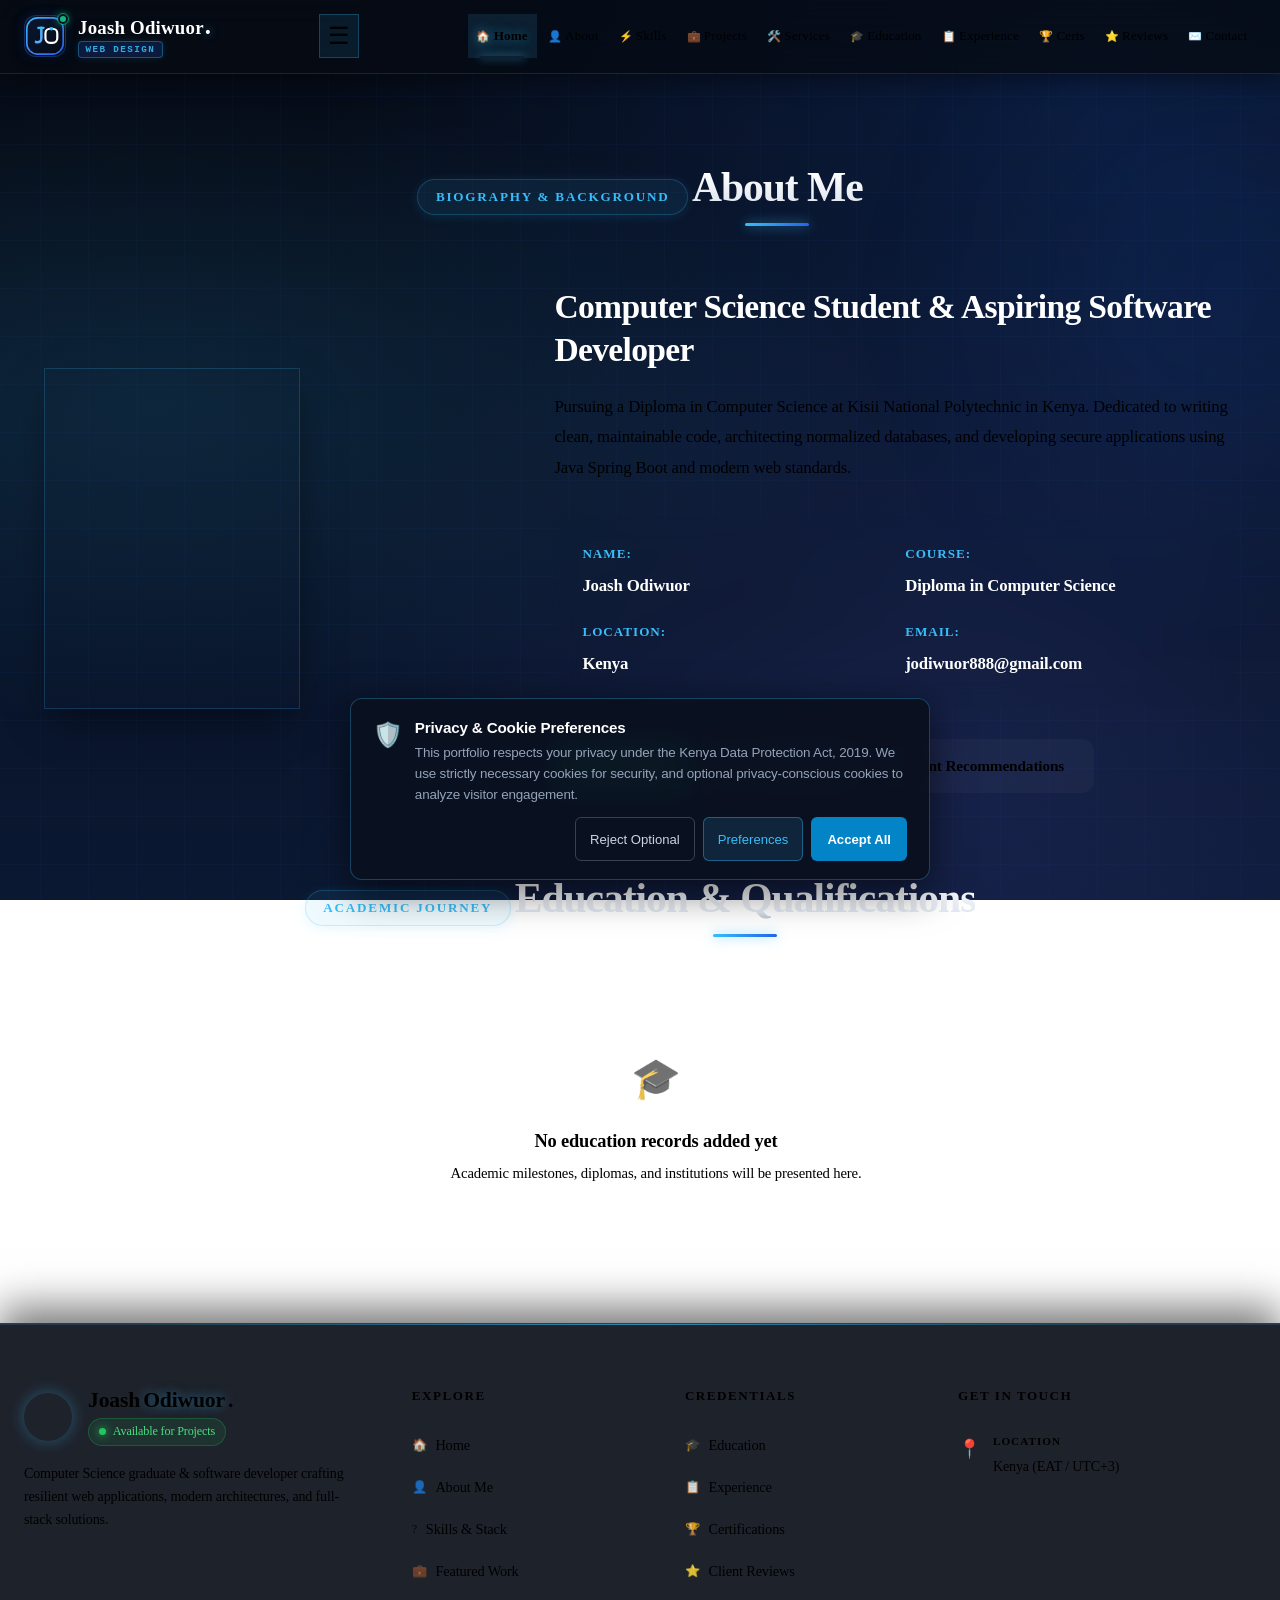
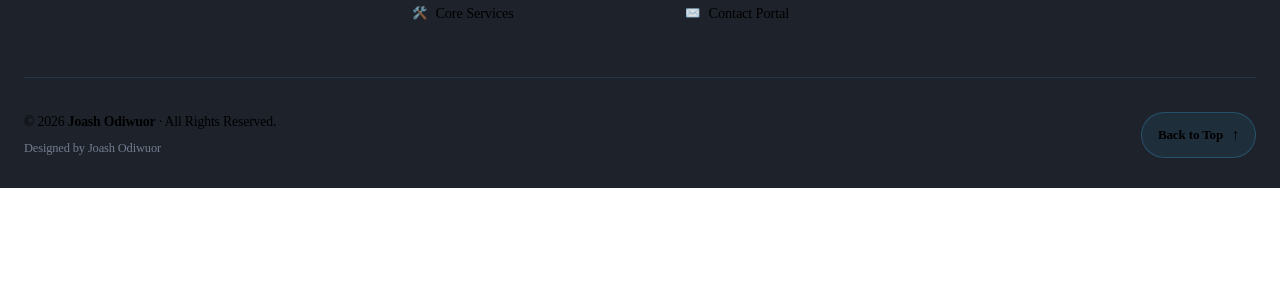
==== commit 67cbd04b: "style: enhance public portfolio typography, readability, and card aesthetics" ====
--- a/frontendport/about.html
+++ b/frontendport/about.html
@@ -19,7 +19,7 @@
     <title>About Me | Joash Odiwuor - Computer Science Portfolio</title>
     <link rel="preconnect" href="https://fonts.googleapis.com">
     <link rel="preconnect" href="https://fonts.gstatic.com" crossorigin>
-    <link href="https://fonts.googleapis.com/css2?family=Poppins:wght@300;400;500;600;700&amp;display=swap" rel="stylesheet">
+    <link href="https://fonts.googleapis.com/css2?family=Plus+Jakarta+Sans:wght@400;500;600;700;800&family=Inter:wght@400;500;600&family=Poppins:wght@400;500;600;700&display=swap" rel="stylesheet">
     <link rel="stylesheet" href="assets/css/style.css">
     <link rel="stylesheet" href="assets/css/responsive.css">
     <meta name="api-base-url" content="https://joash-portfolio-backend.onrender.com">
--- a/frontendport/assets/css/style.css
+++ b/frontendport/assets/css/style.css
@@ -91,48 +91,48 @@
    ========================================================================== */
 
 :root {
-    --bg-primary: #07111F;
-    --bg-secondary: #0B1730;
-    --bg-deep: #050B16;
+    --bg-primary: #070F1E;
+    --bg-secondary: #0C1733;
+    --bg-deep: #040914;
 
     --blue-primary: #2563EB;
     --blue-bright: #3B82F6;
     --cyan-accent: #38BDF8;
 
     --text-primary: #FFFFFF;
-    --text-secondary: #cbd5e1;
-    --text-muted: #94a3b8;
-
-    --accent-electric: #38bdf8;
-    --accent-glow: rgba(56, 189, 248, 0.35);
-    --accent-secondary: #3b82f6;
-    --accent-cyan: #38bdf8;
-    --accent-indigo: #2563eb;
-
-    --bg-tertiary: rgba(11, 23, 48, 0.88);
-    --bg-card: rgba(11, 23, 48, 0.78);
-    --bg-card-hover: rgba(18, 35, 70, 0.88);
-
-    --border-color: rgba(59, 130, 246, 0.18);
-    --border-accent: rgba(56, 189, 248, 0.45);
-
-    --success: #10b981;
-    --warning: #f59e0b;
-    --danger: #ef4444;
-    --info: #38bdf8;
-
-    --font-heading: 'Poppins', -apple-system, BlinkMacSystemFont, 'Segoe UI', Roboto, sans-serif;
-    --font-body: 'Poppins', -apple-system, BlinkMacSystemFont, 'Segoe UI', Roboto, sans-serif;
+    --text-secondary: #E2E8F0;
+    --text-muted: #94A3B8;
+
+    --accent-electric: #38BDF8;
+    --accent-glow: rgba(56, 189, 248, 0.40);
+    --accent-secondary: #3B82F6;
+    --accent-cyan: #38BDF8;
+    --accent-indigo: #2563EB;
+
+    --bg-tertiary: rgba(12, 23, 49, 0.90);
+    --bg-card: rgba(12, 23, 49, 0.84);
+    --bg-card-hover: rgba(18, 35, 72, 0.94);
+
+    --border-color: rgba(56, 189, 248, 0.16);
+    --border-accent: rgba(56, 189, 248, 0.48);
+
+    --success: #10B981;
+    --warning: #F59E0B;
+    --danger: #EF4444;
+    --info: #38BDF8;
+
+    --font-heading: 'Plus Jakarta Sans', 'Poppins', -apple-system, BlinkMacSystemFont, 'Segoe UI', Roboto, sans-serif;
+    --font-body: 'Plus Jakarta Sans', 'Inter', 'Poppins', -apple-system, BlinkMacSystemFont, 'Segoe UI', Roboto, sans-serif;
 
     --radius-sm: 8px;
-    --radius-md: 14px;
-    --radius-lg: 20px;
+    --radius-md: 16px;
+    --radius-lg: 24px;
     --radius-full: 9999px;
 
-    --shadow-sm: 0 4px 15px rgba(0, 0, 0, 0.3);
+    --shadow-sm: 0 4px 16px rgba(0, 0, 0, 0.35);
     --shadow-md: 0 10px 30px rgba(0, 0, 0, 0.45);
-    --shadow-lg: 0 20px 50px rgba(0, 0, 0, 0.6);
-    --shadow-glow: 0 0 25px rgba(56, 189, 248, 0.30);
+    --shadow-lg: 0 20px 50px rgba(0, 0, 0, 0.65);
+    --shadow-glow: 0 0 30px rgba(56, 189, 248, 0.35);
 
     --transition-fast: 0.2s ease;
     --transition-normal: 0.3s cubic-bezier(0.4, 0, 0.2, 1);
@@ -164,20 +164,26 @@
 
     background-image:
         radial-gradient(
-            ellipse at 85% 12%,
-            rgba(37, 99, 235, 0.20) 0%,
-            transparent 48%
+            ellipse at 85% 10%,
+            rgba(37, 99, 235, 0.18) 0%,
+            transparent 50%
         ),
         radial-gradient(
-            ellipse at 10% 85%,
-            rgba(56, 189, 248, 0.10) 0%,
-            transparent 42%
+            ellipse at 12% 45%,
+            rgba(56, 189, 248, 0.12) 0%,
+            transparent 45%
+        ),
+        radial-gradient(
+            ellipse at 75% 85%,
+            rgba(99, 102, 241, 0.14) 0%,
+            transparent 50%
         ),
         linear-gradient(
-            135deg,
-            #050B16 0%,
-            #07111F 48%,
-            #0B1730 100%
+            180deg,
+            #050A14 0%,
+            #07101F 35%,
+            #09152B 75%,
+            #0B1832 100%
         );
 
     background-repeat: no-repeat;
@@ -185,9 +191,11 @@
     background-size: 100% 100%;
     background-attachment: fixed;
 
-    color: var(--text-primary);
+    color: var(--text-secondary);
     font-family: var(--font-body);
-    line-height: 1.65;
+    font-size: 16px;
+    line-height: 1.75;
+    letter-spacing: -0.01em;
     overflow-x: hidden;
     display: flex;
     flex-direction: column;
@@ -246,13 +254,26 @@
     position: relative;
 }
 
+h1, h2, h3, h4, h5, h6 {
+    font-family: var(--font-heading);
+    color: var(--text-primary);
+    font-weight: 700;
+    line-height: 1.25;
+}
+
+p {
+    color: var(--text-secondary);
+    line-height: 1.75;
+}
+
 /* Reusable Glass Card Component */
 .glass-card {
-    background: rgba(11, 23, 48, 0.78);
-    border: 1px solid rgba(59, 130, 246, 0.18);
-    border-radius: 16px;
-    backdrop-filter: blur(12px);
-    -webkit-backdrop-filter: blur(12px);
+    background: var(--bg-card);
+    border: 1px solid var(--border-color);
+    border-radius: 18px;
+    backdrop-filter: blur(16px);
+    -webkit-backdrop-filter: blur(16px);
+    box-shadow: 0 10px 30px -5px rgba(0, 0, 0, 0.45), inset 0 1px 0 rgba(255, 255, 255, 0.08);
 }
 
 @supports not ((-webkit-backdrop-filter: blur(12px)) or (backdrop-filter: blur(12px))) {
@@ -597,52 +618,59 @@
     display: inline-flex;
     align-items: center;
     justify-content: center;
-    gap: 0.5rem;
-    padding: 0.75rem 1.65rem;
+    gap: 0.6rem;
+    padding: 0.85rem 1.85rem;
     font-family: var(--font-heading);
-    font-size: 0.95rem;
+    font-size: 0.96rem;
     font-weight: 600;
-    border-radius: var(--radius-sm);
+    border-radius: 12px;
     cursor: pointer;
     border: none;
-    transition: var(--transition-normal);
+    transition: all 0.25s cubic-bezier(0.4, 0, 0.2, 1);
+    text-decoration: none;
+    white-space: nowrap;
 }
 
 .primary-btn {
-    background: linear-gradient(135deg, #38bdf8 0%, #3b82f6 50%, #6366f1 100%);
-    color: #ffffff;
-    box-shadow: 0 4px 18px rgba(56, 189, 248, 0.35);
+    background: linear-gradient(135deg, #0284c7 0%, #2563eb 50%, #4f46e5 100%);
+    color: #ffffff !important;
+    border: 1px solid rgba(255, 255, 255, 0.18);
+    box-shadow: 0 4px 18px rgba(37, 99, 235, 0.45), inset 0 1px 0 rgba(255, 255, 255, 0.25);
 }
 
 .primary-btn:hover {
-    color: #ffffff;
-    box-shadow: 0 8px 28px rgba(56, 189, 248, 0.60);
-    transform: translateY(-2px);
+    color: #ffffff !important;
+    box-shadow: 0 8px 30px rgba(37, 99, 235, 0.65), 0 0 25px rgba(56, 189, 248, 0.35);
+    transform: translateY(-2.5px);
 }
 
 .secondary-btn {
-    background: rgba(56, 189, 248, 0.08);
-    color: var(--accent-electric);
-    border: 1px solid rgba(56, 189, 248, 0.35);
+    background: rgba(12, 23, 49, 0.85);
+    color: #38bdf8 !important;
+    border: 1px solid rgba(56, 189, 248, 0.32);
+    box-shadow: 0 4px 16px rgba(0, 0, 0, 0.35), inset 0 1px 0 rgba(255, 255, 255, 0.06);
+    backdrop-filter: blur(12px);
 }
 
 .secondary-btn:hover {
-    background: rgba(56, 189, 248, 0.18);
-    color: #ffffff;
-    border-color: var(--accent-electric);
-    transform: translateY(-2px);
-    box-shadow: 0 4px 15px rgba(56, 189, 248, 0.25);
+    background: rgba(56, 189, 248, 0.15);
+    color: #ffffff !important;
+    border-color: #38bdf8;
+    transform: translateY(-2.5px);
+    box-shadow: 0 8px 24px rgba(56, 189, 248, 0.28);
 }
 
 .outline-btn {
-    background: transparent;
-    color: var(--text-secondary);
+    background: rgba(255, 255, 255, 0.03);
+    color: var(--text-secondary) !important;
     border: 1px solid var(--border-color);
 }
 
 .outline-btn:hover {
     border-color: var(--accent-electric);
-    color: var(--text-primary);
+    background: rgba(56, 189, 248, 0.08);
+    color: #ffffff !important;
+    transform: translateY(-2px);
 }
 
 /* ==========================================================================
@@ -652,7 +680,7 @@
 .hero {
     max-width: 1240px;
     margin: 0 auto;
-    padding: 5rem 1.5rem 4rem;
+    padding: 5.5rem 1.5rem 4.5rem;
     display: grid;
     grid-template-columns: 1.25fr 1fr;
     gap: 3.5rem;
@@ -660,47 +688,67 @@
 }
 
 .hero-content .intro {
-    color: var(--accent-electric);
-    font-size: 1.05rem;
+    display: inline-flex;
+    align-items: center;
+    gap: 0.6rem;
+    padding: 0.4rem 1.15rem;
+    background: rgba(56, 189, 248, 0.08);
+    border: 1px solid rgba(56, 189, 248, 0.25);
+    border-radius: 9999px;
+    color: #38bdf8;
+    font-size: 0.84rem;
     font-weight: 600;
-    letter-spacing: 2.5px;
+    letter-spacing: 2px;
     text-transform: uppercase;
-    margin-bottom: 0.75rem;
-    text-shadow: 0 0 10px rgba(56, 189, 248, 0.4);
+    margin-bottom: 1.25rem;
+    box-shadow: 0 0 20px rgba(56, 189, 248, 0.15);
+    width: fit-content;
+}
+
+.hero-content .intro::before {
+    content: '';
+    width: 8px;
+    height: 8px;
+    background: #10B981;
+    border-radius: 50%;
+    box-shadow: 0 0 10px #10B981;
+    display: inline-block;
 }
 
 .hero-content h1 {
     font-family: var(--font-heading);
-    font-size: clamp(2.25rem, 5vw, 3.5rem);
+    font-size: clamp(2.5rem, 5.5vw, 4.2rem);
     font-weight: 800;
-    background: linear-gradient(135deg, #ffffff 35%, #38bdf8 70%, #818cf8 100%);
+    letter-spacing: -0.03em;
+    background: linear-gradient(135deg, #FFFFFF 30%, #E0F2FE 70%, #38BDF8 100%);
     -webkit-background-clip: text;
     -webkit-text-fill-color: transparent;
-    line-height: 1.15;
-    margin-bottom: 0.5rem;
+    line-height: 1.12;
+    margin-bottom: 0.75rem;
 }
 
 .hero-content h2 {
     font-family: var(--font-heading);
-    font-size: clamp(1.2rem, 3vw, 1.8rem);
+    font-size: clamp(1.25rem, 2.5vw, 1.85rem);
     font-weight: 600;
-    color: var(--accent-electric);
-    margin-bottom: 1.25rem;
+    color: #38BDF8;
+    letter-spacing: -0.015em;
+    margin-bottom: 1.5rem;
     min-height: 2.2rem;
-    text-shadow: 0 0 12px rgba(56, 189, 248, 0.35);
+    text-shadow: 0 0 16px rgba(56, 189, 248, 0.35);
 }
 
 .hero-description {
-    font-size: 1.08rem;
+    font-size: 1.12rem;
     color: var(--text-secondary);
-    max-width: 580px;
-    margin-bottom: 2rem;
-    line-height: 1.7;
+    max-width: 620px;
+    margin-bottom: 2.25rem;
+    line-height: 1.8;
 }
 
 .hero-buttons {
     display: flex;
-    gap: 1rem;
+    gap: 1.15rem;
     flex-wrap: wrap;
     margin-bottom: 2.5rem;
 }
@@ -713,32 +761,57 @@
 
 .social-links a {
     color: var(--text-muted);
-    font-size: 1.1rem;
-    padding: 0.5rem;
-    border-radius: var(--radius-sm);
-    transition: var(--transition-fast);
+    font-size: 1.2rem;
+    padding: 0.6rem;
+    border-radius: 10px;
+    background: rgba(255, 255, 255, 0.03);
+    border: 1px solid rgba(255, 255, 255, 0.06);
+    transition: all var(--transition-fast);
+    display: flex;
+    align-items: center;
+    justify-content: center;
 }
 
 .social-links a:hover {
-    color: var(--accent-electric);
+    color: #38bdf8;
+    background: rgba(56, 189, 248, 0.12);
+    border-color: rgba(56, 189, 248, 0.4);
     transform: translateY(-3px);
-    text-shadow: 0 0 10px rgba(56, 189, 248, 0.6);
+    box-shadow: 0 0 16px rgba(56, 189, 248, 0.4);
 }
 
 .hero-image {
     display: flex;
     justify-content: center;
     align-items: center;
+    position: relative;
+}
+
+.hero-image::after {
+    content: '';
+    position: absolute;
+    width: 380px;
+    height: 380px;
+    background: radial-gradient(circle, rgba(56, 189, 248, 0.22) 0%, transparent 70%);
+    filter: blur(40px);
+    z-index: -1;
+    pointer-events: none;
 }
 
 .image-circle {
-    width: 320px;
-    height: 320px;
+    width: 330px;
+    height: 330px;
     border-radius: 50%;
     position: relative;
-    padding: 8px;
-    background: linear-gradient(135deg, var(--accent-electric), var(--accent-indigo), var(--accent-secondary));
-    box-shadow: 0 0 35px rgba(56, 189, 248, 0.35);
+    padding: 6px;
+    background: linear-gradient(135deg, #38BDF8 0%, #2563EB 50%, #818CF8 100%);
+    box-shadow: 0 12px 40px -10px rgba(56, 189, 248, 0.45), 0 0 50px rgba(37, 99, 235, 0.25);
+    transition: transform 0.4s ease, box-shadow 0.4s ease;
+}
+
+.image-circle:hover {
+    transform: scale(1.02);
+    box-shadow: 0 16px 50px -10px rgba(56, 189, 248, 0.6), 0 0 60px rgba(37, 99, 235, 0.35);
 }
 
 .image-circle img {
@@ -757,7 +830,7 @@
 .section {
     max-width: 1240px;
     margin: 0 auto;
-    padding: 5rem 1.5rem;
+    padding: 5.5rem 1.5rem;
     width: 100%;
 }
 
@@ -767,37 +840,47 @@
 }
 
 .section-title p {
-    color: var(--accent-electric);
-    font-size: 0.9rem;
-    font-weight: 700;
-    letter-spacing: 2px;
+    display: inline-flex;
+    align-items: center;
+    gap: 0.5rem;
+    padding: 0.35rem 1.1rem;
+    background: rgba(56, 189, 248, 0.08);
+    border: 1px solid rgba(56, 189, 248, 0.22);
+    border-radius: 9999px;
+    color: #38bdf8;
+    font-size: 0.82rem;
+    font-weight: 600;
+    letter-spacing: 1.8px;
     text-transform: uppercase;
-    margin-bottom: 0.5rem;
-    text-shadow: 0 0 10px rgba(56, 189, 248, 0.35);
+    margin-bottom: 0.85rem;
+    box-shadow: 0 2px 12px rgba(56, 189, 248, 0.12);
 }
 
 .section-title h2 {
     font-family: var(--font-heading);
-    font-size: clamp(1.85rem, 4vw, 2.5rem);
-    font-weight: 700;
-    background: linear-gradient(135deg, #ffffff 40%, #38bdf8 100%);
+    font-size: clamp(2rem, 4.5vw, 2.75rem);
+    font-weight: 800;
+    letter-spacing: -0.025em;
+    color: #ffffff;
+    background: linear-gradient(180deg, #FFFFFF 20%, #E2E8F0 75%, #94A3B8 100%);
     -webkit-background-clip: text;
     -webkit-text-fill-color: transparent;
     position: relative;
     display: inline-block;
+    line-height: 1.2;
 }
 
 .section-title h2::after {
     content: '';
     position: absolute;
-    bottom: -10px;
+    bottom: -12px;
     left: 50%;
     transform: translateX(-50%);
-    width: 60px;
+    width: 64px;
     height: 3px;
-    background: linear-gradient(90deg, var(--accent-electric), var(--accent-indigo));
-    border-radius: 2px;
-    box-shadow: 0 0 10px rgba(56, 189, 248, 0.6);
+    background: linear-gradient(90deg, #38BDF8, #2563EB);
+    border-radius: 3px;
+    box-shadow: 0 0 12px rgba(56, 189, 248, 0.7);
 }
 
 /* ==========================================================================
@@ -816,20 +899,31 @@
 }
 
 .about-image img {
-    border-radius: var(--radius-md);
-    box-shadow: var(--shadow-md);
-    border: 1px solid var(--border-color);
+    border-radius: var(--radius-lg);
+    box-shadow: 0 15px 40px -10px rgba(0, 0, 0, 0.55);
+    border: 1px solid rgba(56, 189, 248, 0.2);
+    transition: transform 0.4s ease, box-shadow 0.4s ease;
+}
+
+.about-image img:hover {
+    transform: translateY(-4px);
+    box-shadow: 0 20px 50px -10px rgba(0, 0, 0, 0.7), 0 0 25px rgba(56, 189, 248, 0.25);
 }
 
 .about-content h3 {
-    font-size: 1.75rem;
-    color: var(--text-primary);
+    font-size: clamp(1.6rem, 3vw, 2.1rem);
+    color: #ffffff;
+    font-weight: 700;
+    letter-spacing: -0.02em;
     margin-bottom: 1.25rem;
+    line-height: 1.3;
 }
 
 .about-content p {
     margin-bottom: 1.25rem;
     color: var(--text-secondary);
+    font-size: 1.05rem;
+    line-height: 1.8;
 }
 
 .about-info {
@@ -837,24 +931,28 @@
     grid-template-columns: repeat(auto-fit, minmax(200px, 1fr));
     gap: 1.25rem;
     margin: 2rem 0;
-    padding: 1.5rem;
-    background: var(--bg-secondary);
+    padding: 1.75rem;
+    background: var(--bg-card);
     border: 1px solid var(--border-color);
     border-radius: var(--radius-md);
-    box-shadow: var(--shadow-sm);
+    box-shadow: var(--shadow-sm), inset 0 1px 0 rgba(255, 255, 255, 0.06);
+    backdrop-filter: blur(12px);
+    -webkit-backdrop-filter: blur(12px);
 }
 
 .about-info div strong {
-    color: var(--accent-electric);
+    color: #38bdf8;
     display: block;
-    font-size: 0.88rem;
+    font-size: 0.82rem;
     text-transform: uppercase;
-    letter-spacing: 0.5px;
+    letter-spacing: 1px;
+    margin-bottom: 0.35rem;
 }
 
 .about-info div span {
-    color: var(--text-primary);
-    font-weight: 500;
+    color: #ffffff;
+    font-size: 1.05rem;
+    font-weight: 600;
 }
 
 /* ==========================================================================
@@ -863,8 +961,8 @@
 
 .skills-container {
     display: grid;
-    grid-template-columns: repeat(auto-fit, minmax(280px, 1fr));
-    gap: 1.75rem;
+    grid-template-columns: repeat(auto-fit, minmax(290px, 1fr));
+    gap: 1.85rem;
 }
 
 .skill-card {
@@ -872,19 +970,19 @@
     backdrop-filter: blur(16px);
     -webkit-backdrop-filter: blur(16px);
     border: 1px solid var(--border-color);
-    box-shadow: var(--shadow-sm);
+    box-shadow: 0 8px 24px -4px rgba(0, 0, 0, 0.45), inset 0 1px 0 rgba(255, 255, 255, 0.06);
     border-radius: var(--radius-md);
-    padding: 2rem 1.75rem;
-    transition: var(--transition-normal);
+    padding: 2.25rem 1.85rem;
+    transition: all 0.3s cubic-bezier(0.4, 0, 0.2, 1);
     position: relative;
     overflow: hidden;
 }
 
 .skill-card:hover {
-    transform: translateY(-5px);
+    transform: translateY(-6px);
     background: var(--bg-card-hover);
     border-color: var(--border-accent);
-    box-shadow: var(--shadow-glow);
+    box-shadow: 0 16px 36px -6px rgba(0, 0, 0, 0.6), 0 0 25px rgba(56, 189, 248, 0.25), inset 0 1px 0 rgba(56, 189, 248, 0.3);
 }
 
 .skill-icon {
@@ -892,29 +990,36 @@
     color: var(--accent-electric);
     font-family: monospace;
     font-weight: 700;
-    margin-bottom: 1rem;
-    display: inline-block;
-    padding: 0.5rem 0.75rem;
-    background: rgba(16, 185, 129, 0.1);
+    margin-bottom: 1.15rem;
+    display: inline-flex;
+    align-items: center;
+    justify-content: center;
+    padding: 0.5rem 0.85rem;
+    background: rgba(56, 189, 248, 0.12);
+    border: 1px solid rgba(56, 189, 248, 0.25);
     border-radius: var(--radius-sm);
+    box-shadow: 0 0 12px rgba(56, 189, 248, 0.15);
 }
 
 .skill-card h3 {
-    font-size: 1.25rem;
-    color: var(--text-primary);
+    font-size: 1.3rem;
+    font-weight: 700;
+    color: #ffffff;
     margin-bottom: 0.65rem;
+    letter-spacing: -0.015em;
 }
 
 .skill-card p {
-    font-size: 0.92rem;
-    color: var(--text-muted);
-    margin-bottom: 1.25rem;
+    font-size: 0.98rem;
+    color: var(--text-secondary);
+    line-height: 1.68;
+    margin-bottom: 1.35rem;
 }
 
 .skill-bar {
     width: 100%;
     height: 8px;
-    background: rgba(15, 23, 42, 0.05);
+    background: rgba(255, 255, 255, 0.08);
     border-radius: var(--radius-full);
     overflow: hidden;
     margin-bottom: 0.75rem;
@@ -922,15 +1027,16 @@
 
 .skill-progress {
     height: 100%;
-    background: linear-gradient(90deg, var(--accent-secondary), var(--accent-electric));
+    background: linear-gradient(90deg, #2563EB, #38BDF8);
     border-radius: var(--radius-full);
     transition: width 1s ease-in-out;
+    box-shadow: 0 0 10px rgba(56, 189, 248, 0.4);
 }
 
 .skill-card span {
-    font-size: 0.85rem;
+    font-size: 0.88rem;
     color: var(--accent-electric);
-    font-weight: 500;
+    font-weight: 600;
 }
 
 /* ==========================================================================
@@ -939,8 +1045,8 @@
 
 .services-container {
     display: grid;
-    grid-template-columns: repeat(auto-fit, minmax(260px, 1fr));
-    gap: 1.75rem;
+    grid-template-columns: repeat(auto-fit, minmax(280px, 1fr));
+    gap: 1.85rem;
 }
 
 .service-card {
@@ -948,40 +1054,46 @@
     backdrop-filter: blur(16px);
     -webkit-backdrop-filter: blur(16px);
     border: 1px solid var(--border-color);
-    box-shadow: var(--shadow-sm);
+    box-shadow: 0 8px 24px -4px rgba(0, 0, 0, 0.45), inset 0 1px 0 rgba(255, 255, 255, 0.06);
     border-radius: var(--radius-md);
-    padding: 2.25rem 1.75rem;
-    transition: var(--transition-normal);
+    padding: 2.35rem 1.85rem;
+    transition: all 0.3s cubic-bezier(0.4, 0, 0.2, 1);
 }
 
 .service-card:hover {
     transform: translateY(-6px);
     border-color: var(--border-accent);
-    box-shadow: var(--shadow-glow);
+    background: var(--bg-card-hover);
+    box-shadow: 0 16px 36px -6px rgba(0, 0, 0, 0.6), 0 0 25px rgba(56, 189, 248, 0.25), inset 0 1px 0 rgba(56, 189, 248, 0.3);
 }
 
 .service-icon {
-    width: 54px;
-    height: 54px;
-    border-radius: var(--radius-sm);
-    background: rgba(16, 185, 129, 0.12);
+    width: 58px;
+    height: 58px;
+    border-radius: 14px;
+    background: rgba(56, 189, 248, 0.12);
+    border: 1px solid rgba(56, 189, 248, 0.25);
     display: flex;
     align-items: center;
     justify-content: center;
-    font-size: 1.5rem;
+    font-size: 1.65rem;
     color: var(--accent-electric);
     margin-bottom: 1.5rem;
+    box-shadow: 0 0 15px rgba(56, 189, 248, 0.18);
 }
 
 .service-card h3 {
-    font-size: 1.25rem;
-    color: var(--text-primary);
-    margin-bottom: 0.75rem;
+    font-size: 1.35rem;
+    font-weight: 700;
+    color: #ffffff;
+    margin-bottom: 0.85rem;
+    letter-spacing: -0.015em;
 }
 
 .service-card p {
-    color: var(--text-muted);
-    font-size: 0.95rem;
+    color: var(--text-secondary);
+    font-size: 1rem;
+    line-height: 1.75;
 }
 
 /* ==========================================================================
@@ -990,8 +1102,8 @@
 
 .projects-container {
     display: grid;
-    grid-template-columns: repeat(auto-fit, minmax(320px, 1fr));
-    gap: 2rem;
+    grid-template-columns: repeat(auto-fit, minmax(330px, 1fr));
+    gap: 2.25rem;
 }
 
 .project-card {
@@ -999,10 +1111,10 @@
     backdrop-filter: blur(16px);
     -webkit-backdrop-filter: blur(16px);
     border: 1px solid var(--border-color);
-    box-shadow: var(--shadow-sm);
-    border-radius: var(--radius-md);
+    box-shadow: 0 10px 30px -5px rgba(0, 0, 0, 0.45), inset 0 1px 0 rgba(255, 255, 255, 0.06);
+    border-radius: var(--radius-lg);
     overflow: hidden;
-    transition: var(--transition-normal);
+    transition: all 0.3s cubic-bezier(0.4, 0, 0.2, 1);
     display: flex;
     flex-direction: column;
 }
@@ -1010,11 +1122,11 @@
 .project-card:hover {
     transform: translateY(-8px);
     border-color: var(--border-accent);
-    box-shadow: var(--shadow-lg);
+    box-shadow: 0 20px 45px -8px rgba(0, 0, 0, 0.65), 0 0 30px rgba(56, 189, 248, 0.25), inset 0 1px 0 rgba(56, 189, 248, 0.3);
 }
 
 .project-image {
-    height: 190px;
+    height: 205px;
     background: linear-gradient(135deg, var(--bg-secondary), var(--bg-tertiary));
     display: flex;
     align-items: center;
@@ -1027,43 +1139,48 @@
     width: 100%;
     height: 100%;
     object-fit: cover;
-    transition: transform var(--transition-normal);
+    transition: transform 0.5s ease;
 }
 
 .project-card:hover .project-image img {
-    transform: scale(1.05);
+    transform: scale(1.06);
 }
 
 .project-image span.badge-cat {
     position: absolute;
     top: 1rem;
     left: 1rem;
-    background: rgba(255, 255, 255, 0.90);
+    background: rgba(7, 15, 32, 0.85);
     color: var(--accent-electric);
-    border: 1px solid var(--border-accent);
-    padding: 0.25rem 0.75rem;
+    border: 1px solid rgba(56, 189, 248, 0.35);
+    padding: 0.35rem 0.85rem;
     border-radius: var(--radius-full);
-    font-size: 0.75rem;
+    font-size: 0.78rem;
     font-weight: 600;
+    backdrop-filter: blur(8px);
+    box-shadow: 0 4px 12px rgba(0, 0, 0, 0.35);
 }
 
 .project-content {
-    padding: 1.75rem;
+    padding: 1.85rem;
     display: flex;
     flex-direction: column;
     flex-grow: 1;
 }
 
 .project-content h3 {
-    font-size: 1.3rem;
-    color: var(--text-primary);
+    font-size: 1.35rem;
+    font-weight: 700;
+    color: #ffffff;
     margin-bottom: 0.75rem;
+    letter-spacing: -0.015em;
 }
 
 .project-content p {
-    color: var(--text-muted);
-    font-size: 0.92rem;
-    margin-bottom: 1.25rem;
+    color: var(--text-secondary);
+    font-size: 0.98rem;
+    line-height: 1.72;
+    margin-bottom: 1.35rem;
     flex-grow: 1;
 }
 
@@ -1075,31 +1192,35 @@
 }
 
 .project-technologies span {
-    background: rgba(15, 23, 42, 0.07);
-    color: var(--text-secondary);
-    padding: 0.2rem 0.65rem;
-    border-radius: var(--radius-sm);
-    font-size: 0.8rem;
+    background: rgba(56, 189, 248, 0.08);
+    color: #38bdf8;
+    border: 1px solid rgba(56, 189, 248, 0.2);
+    padding: 0.25rem 0.75rem;
+    border-radius: 6px;
+    font-size: 0.82rem;
     font-family: monospace;
+    font-weight: 500;
 }
 
 .project-links {
     display: flex;
-    gap: 1rem;
+    gap: 1.15rem;
     align-items: center;
 }
 
 .project-link {
-    font-size: 0.9rem;
+    font-size: 0.94rem;
     font-weight: 600;
     color: var(--accent-electric);
     display: inline-flex;
     align-items: center;
-    gap: 0.35rem;
+    gap: 0.4rem;
+    transition: all var(--transition-fast);
 }
 
 .project-link:hover {
-    color: var(--accent-cyan);
+    color: #ffffff;
+    text-shadow: 0 0 10px rgba(56, 189, 248, 0.6);
     transform: translateX(3px);
 }
 
@@ -1121,7 +1242,7 @@
     bottom: 0;
     left: 0.5rem;
     width: 2px;
-    background: var(--border-accent);
+    background: linear-gradient(180deg, var(--accent-electric), rgba(56, 189, 248, 0.15));
 }
 
 .timeline-item {
@@ -1137,38 +1258,42 @@
     height: 14px;
     border-radius: 50%;
     background: var(--accent-electric);
-    box-shadow: 0 0 10px var(--accent-electric);
+    box-shadow: 0 0 12px var(--accent-electric);
 }
 
 .timeline-content {
     background: var(--bg-card);
     border: 1px solid var(--border-color);
     border-radius: var(--radius-md);
-    padding: 1.75rem;
+    padding: 1.85rem;
+    box-shadow: 0 8px 24px -4px rgba(0, 0, 0, 0.45), inset 0 1px 0 rgba(255, 255, 255, 0.06);
     transition: var(--transition-normal);
 }
 
 .timeline-content:hover {
     border-color: var(--border-accent);
     transform: translateX(4px);
+    box-shadow: 0 12px 30px rgba(0, 0, 0, 0.55), 0 0 20px rgba(56, 189, 248, 0.2);
 }
 
 .timeline-content .date {
     display: inline-block;
     color: var(--accent-electric);
-    font-size: 0.85rem;
+    font-size: 0.86rem;
     font-weight: 600;
+    letter-spacing: 0.5px;
     margin-bottom: 0.5rem;
 }
 
 .timeline-content h3 {
     font-size: 1.35rem;
-    color: var(--text-primary);
+    font-weight: 700;
+    color: #ffffff;
     margin-bottom: 0.35rem;
 }
 
 .timeline-content h4 {
-    font-size: 1rem;
+    font-size: 1.02rem;
     color: var(--accent-cyan);
     font-weight: 500;
     margin-bottom: 0.75rem;
@@ -1176,7 +1301,8 @@
 
 .timeline-content p {
     color: var(--text-secondary);
-    font-size: 0.95rem;
+    font-size: 1rem;
+    line-height: 1.75;
 }
 
 /* ==========================================================================
@@ -1186,30 +1312,33 @@
 .cert-grid {
     display: grid;
     grid-template-columns: repeat(auto-fit, minmax(290px, 1fr));
-    gap: 1.75rem;
+    gap: 1.85rem;
 }
 
 .cert-card {
     background: var(--bg-card);
     border: 1px solid var(--border-color);
     border-radius: var(--radius-md);
-    padding: 1.75rem;
+    padding: 1.85rem;
+    box-shadow: 0 8px 24px -4px rgba(0, 0, 0, 0.45), inset 0 1px 0 rgba(255, 255, 255, 0.06);
     transition: var(--transition-normal);
 }
 
 .cert-card:hover {
     transform: translateY(-5px);
     border-color: var(--border-accent);
+    box-shadow: 0 16px 36px -6px rgba(0, 0, 0, 0.6), 0 0 20px rgba(56, 189, 248, 0.2);
 }
 
 .cert-card h3 {
-    font-size: 1.2rem;
-    color: var(--text-primary);
+    font-size: 1.25rem;
+    font-weight: 700;
+    color: #ffffff;
     margin-bottom: 0.5rem;
 }
 
 .cert-card h4 {
-    font-size: 0.92rem;
+    font-size: 0.94rem;
     color: var(--accent-electric);
     margin-bottom: 0.75rem;
 }
@@ -1228,15 +1357,25 @@
     background: var(--bg-card);
     border: 1px solid var(--border-color);
     border-radius: var(--radius-md);
-    padding: 2rem;
+    padding: 2.15rem;
+    box-shadow: 0 8px 24px -4px rgba(0, 0, 0, 0.45), inset 0 1px 0 rgba(255, 255, 255, 0.06);
     position: relative;
     display: flex;
     flex-direction: column;
+    transition: all 0.3s ease;
+}
+
+.testimonial-card:hover {
+    transform: translateY(-5px);
+    border-color: var(--border-accent);
+    box-shadow: 0 16px 36px -6px rgba(0, 0, 0, 0.6), 0 0 20px rgba(56, 189, 248, 0.2);
 }
 
 .testimonial-text {
     font-style: italic;
     color: var(--text-secondary);
+    font-size: 1.05rem;
+    line-height: 1.8;
     margin-bottom: 1.5rem;
     flex-grow: 1;
 }
@@ -1248,21 +1387,23 @@
 }
 
 .testimonial-avatar {
-    width: 48px;
-    height: 48px;
+    width: 50px;
+    height: 50px;
     border-radius: 50%;
     object-fit: cover;
     background: var(--bg-secondary);
     border: 2px solid var(--accent-electric);
+    box-shadow: 0 0 12px rgba(56, 189, 248, 0.3);
 }
 
 .testimonial-author h4 {
-    font-size: 1.05rem;
-    color: var(--text-primary);
+    font-size: 1.1rem;
+    font-weight: 700;
+    color: #ffffff;
 }
 
 .testimonial-author p {
-    font-size: 0.85rem;
+    font-size: 0.88rem;
     color: var(--text-muted);
 }
 
@@ -1282,13 +1423,17 @@
 }
 
 .contact-info h3 {
-    font-size: 1.75rem;
-    color: var(--text-primary);
+    font-size: 1.85rem;
+    font-weight: 700;
+    color: #ffffff;
     margin-bottom: 1rem;
+    letter-spacing: -0.02em;
 }
 
 .contact-info p {
     color: var(--text-secondary);
+    font-size: 1.05rem;
+    line-height: 1.8;
     margin-bottom: 2rem;
 }
 
@@ -1300,34 +1445,42 @@
 }
 
 .contact-icon {
-    width: 48px;
-    height: 48px;
-    border-radius: var(--radius-sm);
-    background: rgba(16, 185, 129, 0.12);
+    width: 52px;
+    height: 52px;
+    border-radius: 14px;
+    background: rgba(56, 189, 248, 0.12);
+    border: 1px solid rgba(56, 189, 248, 0.25);
     color: var(--accent-electric);
     display: flex;
     align-items: center;
     justify-content: center;
-    font-size: 1.25rem;
+    font-size: 1.35rem;
     font-weight: 700;
+    box-shadow: 0 0 15px rgba(56, 189, 248, 0.18);
 }
 
 .contact-item strong {
     display: block;
-    color: var(--text-primary);
-    font-size: 1rem;
+    color: #ffffff;
+    font-size: 1.05rem;
+    font-weight: 600;
+    margin-bottom: 0.2rem;
 }
 
 .contact-item p {
-    color: var(--text-muted);
+    color: var(--text-secondary);
     margin: 0;
+    font-size: 0.96rem;
 }
 
 .contact-form {
     background: var(--bg-card);
     border: 1px solid var(--border-color);
-    border-radius: var(--radius-md);
-    padding: 2.5rem;
+    border-radius: var(--radius-lg);
+    padding: 2.75rem;
+    box-shadow: 0 10px 30px -5px rgba(0, 0, 0, 0.45), inset 0 1px 0 rgba(255, 255, 255, 0.06);
+    backdrop-filter: blur(16px);
+    -webkit-backdrop-filter: blur(16px);
 }
 
 .form-row {
@@ -1338,29 +1491,29 @@
 }
 
 .form-group {
-    margin-bottom: 1.25rem;
+    margin-bottom: 1.35rem;
 }
 
 .form-group label {
     display: block;
     color: var(--text-secondary);
-    font-size: 0.9rem;
-    font-weight: 500;
-    margin-bottom: 0.5rem;
+    font-size: 0.94rem;
+    font-weight: 600;
+    margin-bottom: 0.55rem;
 }
 
 .form-group input,
 .form-group textarea,
 .form-group select {
     width: 100%;
-    background: var(--bg-secondary);
-    border: 1px solid var(--border-color);
-    border-radius: var(--radius-sm);
-    padding: 0.8rem 1rem;
-    color: var(--text-primary);
+    background: rgba(7, 15, 32, 0.85);
+    border: 1px solid rgba(56, 189, 248, 0.22);
+    border-radius: 10px;
+    padding: 0.85rem 1.1rem;
+    color: #ffffff;
     font-family: inherit;
-    font-size: 0.95rem;
-    transition: var(--transition-fast);
+    font-size: 0.98rem;
+    transition: all var(--transition-fast);
 }
 
 .form-group input:focus,
@@ -1368,7 +1521,8 @@
 .form-group select:focus {
     outline: none;
     border-color: var(--accent-electric);
-    box-shadow: 0 0 0 3px rgba(16, 185, 129, 0.15);
+    box-shadow: 0 0 0 3px rgba(56, 189, 248, 0.22);
+    background: rgba(11, 23, 48, 0.95);
 }
 
 /* Honeypot field for anti-spam */
--- a/frontendport/assets/css/style.css
+++ b/frontendport/assets/css/style.css
@@ -91,48 +91,48 @@
    ========================================================================== */
 
 :root {
-    --bg-primary: #07111F;
-    --bg-secondary: #0B1730;
-    --bg-deep: #050B16;
+    --bg-primary: #070F1E;
+    --bg-secondary: #0C1733;
+    --bg-deep: #040914;
 
     --blue-primary: #2563EB;
     --blue-bright: #3B82F6;
     --cyan-accent: #38BDF8;
 
     --text-primary: #FFFFFF;
-    --text-secondary: #cbd5e1;
-    --text-muted: #94a3b8;
-
-    --accent-electric: #38bdf8;
-    --accent-glow: rgba(56, 189, 248, 0.35);
-    --accent-secondary: #3b82f6;
-    --accent-cyan: #38bdf8;
-    --accent-indigo: #2563eb;
-
-    --bg-tertiary: rgba(11, 23, 48, 0.88);
-    --bg-card: rgba(11, 23, 48, 0.78);
-    --bg-card-hover: rgba(18, 35, 70, 0.88);
-
-    --border-color: rgba(59, 130, 246, 0.18);
-    --border-accent: rgba(56, 189, 248, 0.45);
-
-    --success: #10b981;
-    --warning: #f59e0b;
-    --danger: #ef4444;
-    --info: #38bdf8;
-
-    --font-heading: 'Poppins', -apple-system, BlinkMacSystemFont, 'Segoe UI', Roboto, sans-serif;
-    --font-body: 'Poppins', -apple-system, BlinkMacSystemFont, 'Segoe UI', Roboto, sans-serif;
+    --text-secondary: #E2E8F0;
+    --text-muted: #94A3B8;
+
+    --accent-electric: #38BDF8;
+    --accent-glow: rgba(56, 189, 248, 0.40);
+    --accent-secondary: #3B82F6;
+    --accent-cyan: #38BDF8;
+    --accent-indigo: #2563EB;
+
+    --bg-tertiary: rgba(12, 23, 49, 0.90);
+    --bg-card: rgba(12, 23, 49, 0.84);
+    --bg-card-hover: rgba(18, 35, 72, 0.94);
+
+    --border-color: rgba(56, 189, 248, 0.16);
+    --border-accent: rgba(56, 189, 248, 0.48);
+
+    --success: #10B981;
+    --warning: #F59E0B;
+    --danger: #EF4444;
+    --info: #38BDF8;
+
+    --font-heading: 'Plus Jakarta Sans', 'Poppins', -apple-system, BlinkMacSystemFont, 'Segoe UI', Roboto, sans-serif;
+    --font-body: 'Plus Jakarta Sans', 'Inter', 'Poppins', -apple-system, BlinkMacSystemFont, 'Segoe UI', Roboto, sans-serif;
 
     --radius-sm: 8px;
-    --radius-md: 14px;
-    --radius-lg: 20px;
+    --radius-md: 16px;
+    --radius-lg: 24px;
     --radius-full: 9999px;
 
-    --shadow-sm: 0 4px 15px rgba(0, 0, 0, 0.3);
+    --shadow-sm: 0 4px 16px rgba(0, 0, 0, 0.35);
     --shadow-md: 0 10px 30px rgba(0, 0, 0, 0.45);
-    --shadow-lg: 0 20px 50px rgba(0, 0, 0, 0.6);
-    --shadow-glow: 0 0 25px rgba(56, 189, 248, 0.30);
+    --shadow-lg: 0 20px 50px rgba(0, 0, 0, 0.65);
+    --shadow-glow: 0 0 30px rgba(56, 189, 248, 0.35);
 
     --transition-fast: 0.2s ease;
     --transition-normal: 0.3s cubic-bezier(0.4, 0, 0.2, 1);
@@ -164,20 +164,26 @@
 
     background-image:
         radial-gradient(
-            ellipse at 85% 12%,
-            rgba(37, 99, 235, 0.20) 0%,
-            transparent 48%
+            ellipse at 85% 10%,
+            rgba(37, 99, 235, 0.18) 0%,
+            transparent 50%
         ),
         radial-gradient(
-            ellipse at 10% 85%,
-            rgba(56, 189, 248, 0.10) 0%,
-            transparent 42%
+            ellipse at 12% 45%,
+            rgba(56, 189, 248, 0.12) 0%,
+            transparent 45%
+        ),
+        radial-gradient(
+            ellipse at 75% 85%,
+            rgba(99, 102, 241, 0.14) 0%,
+            transparent 50%
         ),
         linear-gradient(
-            135deg,
-            #050B16 0%,
-            #07111F 48%,
-            #0B1730 100%
+            180deg,
+            #050A14 0%,
+            #07101F 35%,
+            #09152B 75%,
+            #0B1832 100%
         );
 
     background-repeat: no-repeat;
@@ -185,9 +191,11 @@
     background-size: 100% 100%;
     background-attachment: fixed;
 
-    color: var(--text-primary);
+    color: var(--text-secondary);
     font-family: var(--font-body);
-    line-height: 1.65;
+    font-size: 16px;
+    line-height: 1.75;
+    letter-spacing: -0.01em;
     overflow-x: hidden;
     display: flex;
     flex-direction: column;
@@ -246,13 +254,26 @@
     position: relative;
 }
 
+h1, h2, h3, h4, h5, h6 {
+    font-family: var(--font-heading);
+    color: var(--text-primary);
+    font-weight: 700;
+    line-height: 1.25;
+}
+
+p {
+    color: var(--text-secondary);
+    line-height: 1.75;
+}
+
 /* Reusable Glass Card Component */
 .glass-card {
-    background: rgba(11, 23, 48, 0.78);
-    border: 1px solid rgba(59, 130, 246, 0.18);
-    border-radius: 16px;
-    backdrop-filter: blur(12px);
-    -webkit-backdrop-filter: blur(12px);
+    background: var(--bg-card);
+    border: 1px solid var(--border-color);
+    border-radius: 18px;
+    backdrop-filter: blur(16px);
+    -webkit-backdrop-filter: blur(16px);
+    box-shadow: 0 10px 30px -5px rgba(0, 0, 0, 0.45), inset 0 1px 0 rgba(255, 255, 255, 0.08);
 }
 
 @supports not ((-webkit-backdrop-filter: blur(12px)) or (backdrop-filter: blur(12px))) {
@@ -597,52 +618,59 @@
     display: inline-flex;
     align-items: center;
     justify-content: center;
-    gap: 0.5rem;
-    padding: 0.75rem 1.65rem;
+    gap: 0.6rem;
+    padding: 0.85rem 1.85rem;
     font-family: var(--font-heading);
-    font-size: 0.95rem;
+    font-size: 0.96rem;
     font-weight: 600;
-    border-radius: var(--radius-sm);
+    border-radius: 12px;
     cursor: pointer;
     border: none;
-    transition: var(--transition-normal);
+    transition: all 0.25s cubic-bezier(0.4, 0, 0.2, 1);
+    text-decoration: none;
+    white-space: nowrap;
 }
 
 .primary-btn {
-    background: linear-gradient(135deg, #38bdf8 0%, #3b82f6 50%, #6366f1 100%);
-    color: #ffffff;
-    box-shadow: 0 4px 18px rgba(56, 189, 248, 0.35);
+    background: linear-gradient(135deg, #0284c7 0%, #2563eb 50%, #4f46e5 100%);
+    color: #ffffff !important;
+    border: 1px solid rgba(255, 255, 255, 0.18);
+    box-shadow: 0 4px 18px rgba(37, 99, 235, 0.45), inset 0 1px 0 rgba(255, 255, 255, 0.25);
 }
 
 .primary-btn:hover {
-    color: #ffffff;
-    box-shadow: 0 8px 28px rgba(56, 189, 248, 0.60);
-    transform: translateY(-2px);
+    color: #ffffff !important;
+    box-shadow: 0 8px 30px rgba(37, 99, 235, 0.65), 0 0 25px rgba(56, 189, 248, 0.35);
+    transform: translateY(-2.5px);
 }
 
 .secondary-btn {
-    background: rgba(56, 189, 248, 0.08);
-    color: var(--accent-electric);
-    border: 1px solid rgba(56, 189, 248, 0.35);
+    background: rgba(12, 23, 49, 0.85);
+    color: #38bdf8 !important;
+    border: 1px solid rgba(56, 189, 248, 0.32);
+    box-shadow: 0 4px 16px rgba(0, 0, 0, 0.35), inset 0 1px 0 rgba(255, 255, 255, 0.06);
+    backdrop-filter: blur(12px);
 }
 
 .secondary-btn:hover {
-    background: rgba(56, 189, 248, 0.18);
-    color: #ffffff;
-    border-color: var(--accent-electric);
-    transform: translateY(-2px);
-    box-shadow: 0 4px 15px rgba(56, 189, 248, 0.25);
+    background: rgba(56, 189, 248, 0.15);
+    color: #ffffff !important;
+    border-color: #38bdf8;
+    transform: translateY(-2.5px);
+    box-shadow: 0 8px 24px rgba(56, 189, 248, 0.28);
 }
 
 .outline-btn {
-    background: transparent;
-    color: var(--text-secondary);
+    background: rgba(255, 255, 255, 0.03);
+    color: var(--text-secondary) !important;
     border: 1px solid var(--border-color);
 }
 
 .outline-btn:hover {
     border-color: var(--accent-electric);
-    color: var(--text-primary);
+    background: rgba(56, 189, 248, 0.08);
+    color: #ffffff !important;
+    transform: translateY(-2px);
 }
 
 /* ==========================================================================
@@ -652,7 +680,7 @@
 .hero {
     max-width: 1240px;
     margin: 0 auto;
-    padding: 5rem 1.5rem 4rem;
+    padding: 5.5rem 1.5rem 4.5rem;
     display: grid;
     grid-template-columns: 1.25fr 1fr;
     gap: 3.5rem;
@@ -660,47 +688,67 @@
 }
 
 .hero-content .intro {
-    color: var(--accent-electric);
-    font-size: 1.05rem;
+    display: inline-flex;
+    align-items: center;
+    gap: 0.6rem;
+    padding: 0.4rem 1.15rem;
+    background: rgba(56, 189, 248, 0.08);
+    border: 1px solid rgba(56, 189, 248, 0.25);
+    border-radius: 9999px;
+    color: #38bdf8;
+    font-size: 0.84rem;
     font-weight: 600;
-    letter-spacing: 2.5px;
+    letter-spacing: 2px;
     text-transform: uppercase;
-    margin-bottom: 0.75rem;
-    text-shadow: 0 0 10px rgba(56, 189, 248, 0.4);
+    margin-bottom: 1.25rem;
+    box-shadow: 0 0 20px rgba(56, 189, 248, 0.15);
+    width: fit-content;
+}
+
+.hero-content .intro::before {
+    content: '';
+    width: 8px;
+    height: 8px;
+    background: #10B981;
+    border-radius: 50%;
+    box-shadow: 0 0 10px #10B981;
+    display: inline-block;
 }
 
 .hero-content h1 {
     font-family: var(--font-heading);
-    font-size: clamp(2.25rem, 5vw, 3.5rem);
+    font-size: clamp(2.5rem, 5.5vw, 4.2rem);
     font-weight: 800;
-    background: linear-gradient(135deg, #ffffff 35%, #38bdf8 70%, #818cf8 100%);
+    letter-spacing: -0.03em;
+    background: linear-gradient(135deg, #FFFFFF 30%, #E0F2FE 70%, #38BDF8 100%);
     -webkit-background-clip: text;
     -webkit-text-fill-color: transparent;
-    line-height: 1.15;
-    margin-bottom: 0.5rem;
+    line-height: 1.12;
+    margin-bottom: 0.75rem;
 }
 
 .hero-content h2 {
     font-family: var(--font-heading);
-    font-size: clamp(1.2rem, 3vw, 1.8rem);
+    font-size: clamp(1.25rem, 2.5vw, 1.85rem);
     font-weight: 600;
-    color: var(--accent-electric);
-    margin-bottom: 1.25rem;
+    color: #38BDF8;
+    letter-spacing: -0.015em;
+    margin-bottom: 1.5rem;
     min-height: 2.2rem;
-    text-shadow: 0 0 12px rgba(56, 189, 248, 0.35);
+    text-shadow: 0 0 16px rgba(56, 189, 248, 0.35);
 }
 
 .hero-description {
-    font-size: 1.08rem;
+    font-size: 1.12rem;
     color: var(--text-secondary);
-    max-width: 580px;
-    margin-bottom: 2rem;
-    line-height: 1.7;
+    max-width: 620px;
+    margin-bottom: 2.25rem;
+    line-height: 1.8;
 }
 
 .hero-buttons {
     display: flex;
-    gap: 1rem;
+    gap: 1.15rem;
     flex-wrap: wrap;
     margin-bottom: 2.5rem;
 }
@@ -713,32 +761,57 @@
 
 .social-links a {
     color: var(--text-muted);
-    font-size: 1.1rem;
-    padding: 0.5rem;
-    border-radius: var(--radius-sm);
-    transition: var(--transition-fast);
+    font-size: 1.2rem;
+    padding: 0.6rem;
+    border-radius: 10px;
+    background: rgba(255, 255, 255, 0.03);
+    border: 1px solid rgba(255, 255, 255, 0.06);
+    transition: all var(--transition-fast);
+    display: flex;
+    align-items: center;
+    justify-content: center;
 }
 
 .social-links a:hover {
-    color: var(--accent-electric);
+    color: #38bdf8;
+    background: rgba(56, 189, 248, 0.12);
+    border-color: rgba(56, 189, 248, 0.4);
     transform: translateY(-3px);
-    text-shadow: 0 0 10px rgba(56, 189, 248, 0.6);
+    box-shadow: 0 0 16px rgba(56, 189, 248, 0.4);
 }
 
 .hero-image {
     display: flex;
     justify-content: center;
     align-items: center;
+    position: relative;
+}
+
+.hero-image::after {
+    content: '';
+    position: absolute;
+    width: 380px;
+    height: 380px;
+    background: radial-gradient(circle, rgba(56, 189, 248, 0.22) 0%, transparent 70%);
+    filter: blur(40px);
+    z-index: -1;
+    pointer-events: none;
 }
 
 .image-circle {
-    width: 320px;
-    height: 320px;
+    width: 330px;
+    height: 330px;
     border-radius: 50%;
     position: relative;
-    padding: 8px;
-    background: linear-gradient(135deg, var(--accent-electric), var(--accent-indigo), var(--accent-secondary));
-    box-shadow: 0 0 35px rgba(56, 189, 248, 0.35);
+    padding: 6px;
+    background: linear-gradient(135deg, #38BDF8 0%, #2563EB 50%, #818CF8 100%);
+    box-shadow: 0 12px 40px -10px rgba(56, 189, 248, 0.45), 0 0 50px rgba(37, 99, 235, 0.25);
+    transition: transform 0.4s ease, box-shadow 0.4s ease;
+}
+
+.image-circle:hover {
+    transform: scale(1.02);
+    box-shadow: 0 16px 50px -10px rgba(56, 189, 248, 0.6), 0 0 60px rgba(37, 99, 235, 0.35);
 }
 
 .image-circle img {
@@ -757,7 +830,7 @@
 .section {
     max-width: 1240px;
     margin: 0 auto;
-    padding: 5rem 1.5rem;
+    padding: 5.5rem 1.5rem;
     width: 100%;
 }
 
@@ -767,37 +840,47 @@
 }
 
 .section-title p {
-    color: var(--accent-electric);
-    font-size: 0.9rem;
-    font-weight: 700;
-    letter-spacing: 2px;
+    display: inline-flex;
+    align-items: center;
+    gap: 0.5rem;
+    padding: 0.35rem 1.1rem;
+    background: rgba(56, 189, 248, 0.08);
+    border: 1px solid rgba(56, 189, 248, 0.22);
+    border-radius: 9999px;
+    color: #38bdf8;
+    font-size: 0.82rem;
+    font-weight: 600;
+    letter-spacing: 1.8px;
     text-transform: uppercase;
-    margin-bottom: 0.5rem;
-    text-shadow: 0 0 10px rgba(56, 189, 248, 0.35);
+    margin-bottom: 0.85rem;
+    box-shadow: 0 2px 12px rgba(56, 189, 248, 0.12);
 }
 
 .section-title h2 {
     font-family: var(--font-heading);
-    font-size: clamp(1.85rem, 4vw, 2.5rem);
-    font-weight: 700;
-    background: linear-gradient(135deg, #ffffff 40%, #38bdf8 100%);
+    font-size: clamp(2rem, 4.5vw, 2.75rem);
+    font-weight: 800;
+    letter-spacing: -0.025em;
+    color: #ffffff;
+    background: linear-gradient(180deg, #FFFFFF 20%, #E2E8F0 75%, #94A3B8 100%);
     -webkit-background-clip: text;
     -webkit-text-fill-color: transparent;
     position: relative;
     display: inline-block;
+    line-height: 1.2;
 }
 
 .section-title h2::after {
     content: '';
     position: absolute;
-    bottom: -10px;
+    bottom: -12px;
     left: 50%;
     transform: translateX(-50%);
-    width: 60px;
+    width: 64px;
     height: 3px;
-    background: linear-gradient(90deg, var(--accent-electric), var(--accent-indigo));
-    border-radius: 2px;
-    box-shadow: 0 0 10px rgba(56, 189, 248, 0.6);
+    background: linear-gradient(90deg, #38BDF8, #2563EB);
+    border-radius: 3px;
+    box-shadow: 0 0 12px rgba(56, 189, 248, 0.7);
 }
 
 /* ==========================================================================
@@ -816,20 +899,31 @@
 }
 
 .about-image img {
-    border-radius: var(--radius-md);
-    box-shadow: var(--shadow-md);
-    border: 1px solid var(--border-color);
+    border-radius: var(--radius-lg);
+    box-shadow: 0 15px 40px -10px rgba(0, 0, 0, 0.55);
+    border: 1px solid rgba(56, 189, 248, 0.2);
+    transition: transform 0.4s ease, box-shadow 0.4s ease;
+}
+
+.about-image img:hover {
+    transform: translateY(-4px);
+    box-shadow: 0 20px 50px -10px rgba(0, 0, 0, 0.7), 0 0 25px rgba(56, 189, 248, 0.25);
 }
 
 .about-content h3 {
-    font-size: 1.75rem;
-    color: var(--text-primary);
+    font-size: clamp(1.6rem, 3vw, 2.1rem);
+    color: #ffffff;
+    font-weight: 700;
+    letter-spacing: -0.02em;
     margin-bottom: 1.25rem;
+    line-height: 1.3;
 }
 
 .about-content p {
     margin-bottom: 1.25rem;
     color: var(--text-secondary);
+    font-size: 1.05rem;
+    line-height: 1.8;
 }
 
 .about-info {
@@ -837,24 +931,28 @@
     grid-template-columns: repeat(auto-fit, minmax(200px, 1fr));
     gap: 1.25rem;
     margin: 2rem 0;
-    padding: 1.5rem;
-    background: var(--bg-secondary);
+    padding: 1.75rem;
+    background: var(--bg-card);
     border: 1px solid var(--border-color);
     border-radius: var(--radius-md);
-    box-shadow: var(--shadow-sm);
+    box-shadow: var(--shadow-sm), inset 0 1px 0 rgba(255, 255, 255, 0.06);
+    backdrop-filter: blur(12px);
+    -webkit-backdrop-filter: blur(12px);
 }
 
 .about-info div strong {
-    color: var(--accent-electric);
+    color: #38bdf8;
     display: block;
-    font-size: 0.88rem;
+    font-size: 0.82rem;
     text-transform: uppercase;
-    letter-spacing: 0.5px;
+    letter-spacing: 1px;
+    margin-bottom: 0.35rem;
 }
 
 .about-info div span {
-    color: var(--text-primary);
-    font-weight: 500;
+    color: #ffffff;
+    font-size: 1.05rem;
+    font-weight: 600;
 }
 
 /* ==========================================================================
@@ -863,8 +961,8 @@
 
 .skills-container {
     display: grid;
-    grid-template-columns: repeat(auto-fit, minmax(280px, 1fr));
-    gap: 1.75rem;
+    grid-template-columns: repeat(auto-fit, minmax(290px, 1fr));
+    gap: 1.85rem;
 }
 
 .skill-card {
@@ -872,19 +970,19 @@
     backdrop-filter: blur(16px);
     -webkit-backdrop-filter: blur(16px);
     border: 1px solid var(--border-color);
-    box-shadow: var(--shadow-sm);
+    box-shadow: 0 8px 24px -4px rgba(0, 0, 0, 0.45), inset 0 1px 0 rgba(255, 255, 255, 0.06);
     border-radius: var(--radius-md);
-    padding: 2rem 1.75rem;
-    transition: var(--transition-normal);
+    padding: 2.25rem 1.85rem;
+    transition: all 0.3s cubic-bezier(0.4, 0, 0.2, 1);
     position: relative;
     overflow: hidden;
 }
 
 .skill-card:hover {
-    transform: translateY(-5px);
+    transform: translateY(-6px);
     background: var(--bg-card-hover);
     border-color: var(--border-accent);
-    box-shadow: var(--shadow-glow);
+    box-shadow: 0 16px 36px -6px rgba(0, 0, 0, 0.6), 0 0 25px rgba(56, 189, 248, 0.25), inset 0 1px 0 rgba(56, 189, 248, 0.3);
 }
 
 .skill-icon {
@@ -892,29 +990,36 @@
     color: var(--accent-electric);
     font-family: monospace;
     font-weight: 700;
-    margin-bottom: 1rem;
-    display: inline-block;
-    padding: 0.5rem 0.75rem;
-    background: rgba(16, 185, 129, 0.1);
+    margin-bottom: 1.15rem;
+    display: inline-flex;
+    align-items: center;
+    justify-content: center;
+    padding: 0.5rem 0.85rem;
+    background: rgba(56, 189, 248, 0.12);
+    border: 1px solid rgba(56, 189, 248, 0.25);
     border-radius: var(--radius-sm);
+    box-shadow: 0 0 12px rgba(56, 189, 248, 0.15);
 }
 
 .skill-card h3 {
-    font-size: 1.25rem;
-    color: var(--text-primary);
+    font-size: 1.3rem;
+    font-weight: 700;
+    color: #ffffff;
     margin-bottom: 0.65rem;
+    letter-spacing: -0.015em;
 }
 
 .skill-card p {
-    font-size: 0.92rem;
-    color: var(--text-muted);
-    margin-bottom: 1.25rem;
+    font-size: 0.98rem;
+    color: var(--text-secondary);
+    line-height: 1.68;
+    margin-bottom: 1.35rem;
 }
 
 .skill-bar {
     width: 100%;
     height: 8px;
-    background: rgba(15, 23, 42, 0.05);
+    background: rgba(255, 255, 255, 0.08);
     border-radius: var(--radius-full);
     overflow: hidden;
     margin-bottom: 0.75rem;
@@ -922,15 +1027,16 @@
 
 .skill-progress {
     height: 100%;
-    background: linear-gradient(90deg, var(--accent-secondary), var(--accent-electric));
+    background: linear-gradient(90deg, #2563EB, #38BDF8);
     border-radius: var(--radius-full);
     transition: width 1s ease-in-out;
+    box-shadow: 0 0 10px rgba(56, 189, 248, 0.4);
 }
 
 .skill-card span {
-    font-size: 0.85rem;
+    font-size: 0.88rem;
     color: var(--accent-electric);
-    font-weight: 500;
+    font-weight: 600;
 }
 
 /* ==========================================================================
@@ -939,8 +1045,8 @@
 
 .services-container {
     display: grid;
-    grid-template-columns: repeat(auto-fit, minmax(260px, 1fr));
-    gap: 1.75rem;
+    grid-template-columns: repeat(auto-fit, minmax(280px, 1fr));
+    gap: 1.85rem;
 }
 
 .service-card {
@@ -948,40 +1054,46 @@
     backdrop-filter: blur(16px);
     -webkit-backdrop-filter: blur(16px);
     border: 1px solid var(--border-color);
-    box-shadow: var(--shadow-sm);
+    box-shadow: 0 8px 24px -4px rgba(0, 0, 0, 0.45), inset 0 1px 0 rgba(255, 255, 255, 0.06);
     border-radius: var(--radius-md);
-    padding: 2.25rem 1.75rem;
-    transition: var(--transition-normal);
+    padding: 2.35rem 1.85rem;
+    transition: all 0.3s cubic-bezier(0.4, 0, 0.2, 1);
 }
 
 .service-card:hover {
     transform: translateY(-6px);
     border-color: var(--border-accent);
-    box-shadow: var(--shadow-glow);
+    background: var(--bg-card-hover);
+    box-shadow: 0 16px 36px -6px rgba(0, 0, 0, 0.6), 0 0 25px rgba(56, 189, 248, 0.25), inset 0 1px 0 rgba(56, 189, 248, 0.3);
 }
 
 .service-icon {
-    width: 54px;
-    height: 54px;
-    border-radius: var(--radius-sm);
-    background: rgba(16, 185, 129, 0.12);
+    width: 58px;
+    height: 58px;
+    border-radius: 14px;
+    background: rgba(56, 189, 248, 0.12);
+    border: 1px solid rgba(56, 189, 248, 0.25);
     display: flex;
     align-items: center;
     justify-content: center;
-    font-size: 1.5rem;
+    font-size: 1.65rem;
     color: var(--accent-electric);
     margin-bottom: 1.5rem;
+    box-shadow: 0 0 15px rgba(56, 189, 248, 0.18);
 }
 
 .service-card h3 {
-    font-size: 1.25rem;
-    color: var(--text-primary);
-    margin-bottom: 0.75rem;
+    font-size: 1.35rem;
+    font-weight: 700;
+    color: #ffffff;
+    margin-bottom: 0.85rem;
+    letter-spacing: -0.015em;
 }
 
 .service-card p {
-    color: var(--text-muted);
-    font-size: 0.95rem;
+    color: var(--text-secondary);
+    font-size: 1rem;
+    line-height: 1.75;
 }
 
 /* ==========================================================================
@@ -990,8 +1102,8 @@
 
 .projects-container {
     display: grid;
-    grid-template-columns: repeat(auto-fit, minmax(320px, 1fr));
-    gap: 2rem;
+    grid-template-columns: repeat(auto-fit, minmax(330px, 1fr));
+    gap: 2.25rem;
 }
 
 .project-card {
@@ -999,10 +1111,10 @@
     backdrop-filter: blur(16px);
     -webkit-backdrop-filter: blur(16px);
     border: 1px solid var(--border-color);
-    box-shadow: var(--shadow-sm);
-    border-radius: var(--radius-md);
+    box-shadow: 0 10px 30px -5px rgba(0, 0, 0, 0.45), inset 0 1px 0 rgba(255, 255, 255, 0.06);
+    border-radius: var(--radius-lg);
     overflow: hidden;
-    transition: var(--transition-normal);
+    transition: all 0.3s cubic-bezier(0.4, 0, 0.2, 1);
     display: flex;
     flex-direction: column;
 }
@@ -1010,11 +1122,11 @@
 .project-card:hover {
     transform: translateY(-8px);
     border-color: var(--border-accent);
-    box-shadow: var(--shadow-lg);
+    box-shadow: 0 20px 45px -8px rgba(0, 0, 0, 0.65), 0 0 30px rgba(56, 189, 248, 0.25), inset 0 1px 0 rgba(56, 189, 248, 0.3);
 }
 
 .project-image {
-    height: 190px;
+    height: 205px;
     background: linear-gradient(135deg, var(--bg-secondary), var(--bg-tertiary));
     display: flex;
     align-items: center;
@@ -1027,43 +1139,48 @@
     width: 100%;
     height: 100%;
     object-fit: cover;
-    transition: transform var(--transition-normal);
+    transition: transform 0.5s ease;
 }
 
 .project-card:hover .project-image img {
-    transform: scale(1.05);
+    transform: scale(1.06);
 }
 
 .project-image span.badge-cat {
     position: absolute;
     top: 1rem;
     left: 1rem;
-    background: rgba(255, 255, 255, 0.90);
+    background: rgba(7, 15, 32, 0.85);
     color: var(--accent-electric);
-    border: 1px solid var(--border-accent);
-    padding: 0.25rem 0.75rem;
+    border: 1px solid rgba(56, 189, 248, 0.35);
+    padding: 0.35rem 0.85rem;
     border-radius: var(--radius-full);
-    font-size: 0.75rem;
+    font-size: 0.78rem;
     font-weight: 600;
+    backdrop-filter: blur(8px);
+    box-shadow: 0 4px 12px rgba(0, 0, 0, 0.35);
 }
 
 .project-content {
-    padding: 1.75rem;
+    padding: 1.85rem;
     display: flex;
     flex-direction: column;
     flex-grow: 1;
 }
 
 .project-content h3 {
-    font-size: 1.3rem;
-    color: var(--text-primary);
+    font-size: 1.35rem;
+    font-weight: 700;
+    color: #ffffff;
     margin-bottom: 0.75rem;
+    letter-spacing: -0.015em;
 }
 
 .project-content p {
-    color: var(--text-muted);
-    font-size: 0.92rem;
-    margin-bottom: 1.25rem;
+    color: var(--text-secondary);
+    font-size: 0.98rem;
+    line-height: 1.72;
+    margin-bottom: 1.35rem;
     flex-grow: 1;
 }
 
@@ -1075,31 +1192,35 @@
 }
 
 .project-technologies span {
-    background: rgba(15, 23, 42, 0.07);
-    color: var(--text-secondary);
-    padding: 0.2rem 0.65rem;
-    border-radius: var(--radius-sm);
-    font-size: 0.8rem;
+    background: rgba(56, 189, 248, 0.08);
+    color: #38bdf8;
+    border: 1px solid rgba(56, 189, 248, 0.2);
+    padding: 0.25rem 0.75rem;
+    border-radius: 6px;
+    font-size: 0.82rem;
     font-family: monospace;
+    font-weight: 500;
 }
 
 .project-links {
     display: flex;
-    gap: 1rem;
+    gap: 1.15rem;
     align-items: center;
 }
 
 .project-link {
-    font-size: 0.9rem;
+    font-size: 0.94rem;
     font-weight: 600;
     color: var(--accent-electric);
     display: inline-flex;
     align-items: center;
-    gap: 0.35rem;
+    gap: 0.4rem;
+    transition: all var(--transition-fast);
 }
 
 .project-link:hover {
-    color: var(--accent-cyan);
+    color: #ffffff;
+    text-shadow: 0 0 10px rgba(56, 189, 248, 0.6);
     transform: translateX(3px);
 }
 
@@ -1121,7 +1242,7 @@
     bottom: 0;
     left: 0.5rem;
     width: 2px;
-    background: var(--border-accent);
+    background: linear-gradient(180deg, var(--accent-electric), rgba(56, 189, 248, 0.15));
 }
 
 .timeline-item {
@@ -1137,38 +1258,42 @@
     height: 14px;
     border-radius: 50%;
     background: var(--accent-electric);
-    box-shadow: 0 0 10px var(--accent-electric);
+    box-shadow: 0 0 12px var(--accent-electric);
 }
 
 .timeline-content {
     background: var(--bg-card);
     border: 1px solid var(--border-color);
     border-radius: var(--radius-md);
-    padding: 1.75rem;
+    padding: 1.85rem;
+    box-shadow: 0 8px 24px -4px rgba(0, 0, 0, 0.45), inset 0 1px 0 rgba(255, 255, 255, 0.06);
     transition: var(--transition-normal);
 }
 
 .timeline-content:hover {
     border-color: var(--border-accent);
     transform: translateX(4px);
+    box-shadow: 0 12px 30px rgba(0, 0, 0, 0.55), 0 0 20px rgba(56, 189, 248, 0.2);
 }
 
 .timeline-content .date {
     display: inline-block;
     color: var(--accent-electric);
-    font-size: 0.85rem;
+    font-size: 0.86rem;
     font-weight: 600;
+    letter-spacing: 0.5px;
     margin-bottom: 0.5rem;
 }
 
 .timeline-content h3 {
     font-size: 1.35rem;
-    color: var(--text-primary);
+    font-weight: 700;
+    color: #ffffff;
     margin-bottom: 0.35rem;
 }
 
 .timeline-content h4 {
-    font-size: 1rem;
+    font-size: 1.02rem;
     color: var(--accent-cyan);
     font-weight: 500;
     margin-bottom: 0.75rem;
@@ -1176,7 +1301,8 @@
 
 .timeline-content p {
     color: var(--text-secondary);
-    font-size: 0.95rem;
+    font-size: 1rem;
+    line-height: 1.75;
 }
 
 /* ==========================================================================
@@ -1186,30 +1312,33 @@
 .cert-grid {
     display: grid;
     grid-template-columns: repeat(auto-fit, minmax(290px, 1fr));
-    gap: 1.75rem;
+    gap: 1.85rem;
 }
 
 .cert-card {
     background: var(--bg-card);
     border: 1px solid var(--border-color);
     border-radius: var(--radius-md);
-    padding: 1.75rem;
+    padding: 1.85rem;
+    box-shadow: 0 8px 24px -4px rgba(0, 0, 0, 0.45), inset 0 1px 0 rgba(255, 255, 255, 0.06);
     transition: var(--transition-normal);
 }
 
 .cert-card:hover {
     transform: translateY(-5px);
     border-color: var(--border-accent);
+    box-shadow: 0 16px 36px -6px rgba(0, 0, 0, 0.6), 0 0 20px rgba(56, 189, 248, 0.2);
 }
 
 .cert-card h3 {
-    font-size: 1.2rem;
-    color: var(--text-primary);
+    font-size: 1.25rem;
+    font-weight: 700;
+    color: #ffffff;
     margin-bottom: 0.5rem;
 }
 
 .cert-card h4 {
-    font-size: 0.92rem;
+    font-size: 0.94rem;
     color: var(--accent-electric);
     margin-bottom: 0.75rem;
 }
@@ -1228,15 +1357,25 @@
     background: var(--bg-card);
     border: 1px solid var(--border-color);
     border-radius: var(--radius-md);
-    padding: 2rem;
+    padding: 2.15rem;
+    box-shadow: 0 8px 24px -4px rgba(0, 0, 0, 0.45), inset 0 1px 0 rgba(255, 255, 255, 0.06);
     position: relative;
     display: flex;
     flex-direction: column;
+    transition: all 0.3s ease;
+}
+
+.testimonial-card:hover {
+    transform: translateY(-5px);
+    border-color: var(--border-accent);
+    box-shadow: 0 16px 36px -6px rgba(0, 0, 0, 0.6), 0 0 20px rgba(56, 189, 248, 0.2);
 }
 
 .testimonial-text {
     font-style: italic;
     color: var(--text-secondary);
+    font-size: 1.05rem;
+    line-height: 1.8;
     margin-bottom: 1.5rem;
     flex-grow: 1;
 }
@@ -1248,21 +1387,23 @@
 }
 
 .testimonial-avatar {
-    width: 48px;
-    height: 48px;
+    width: 50px;
+    height: 50px;
     border-radius: 50%;
     object-fit: cover;
     background: var(--bg-secondary);
     border: 2px solid var(--accent-electric);
+    box-shadow: 0 0 12px rgba(56, 189, 248, 0.3);
 }
 
 .testimonial-author h4 {
-    font-size: 1.05rem;
-    color: var(--text-primary);
+    font-size: 1.1rem;
+    font-weight: 700;
+    color: #ffffff;
 }
 
 .testimonial-author p {
-    font-size: 0.85rem;
+    font-size: 0.88rem;
     color: var(--text-muted);
 }
 
@@ -1282,13 +1423,17 @@
 }
 
 .contact-info h3 {
-    font-size: 1.75rem;
-    color: var(--text-primary);
+    font-size: 1.85rem;
+    font-weight: 700;
+    color: #ffffff;
     margin-bottom: 1rem;
+    letter-spacing: -0.02em;
 }
 
 .contact-info p {
     color: var(--text-secondary);
+    font-size: 1.05rem;
+    line-height: 1.8;
     margin-bottom: 2rem;
 }
 
@@ -1300,34 +1445,42 @@
 }
 
 .contact-icon {
-    width: 48px;
-    height: 48px;
-    border-radius: var(--radius-sm);
-    background: rgba(16, 185, 129, 0.12);
+    width: 52px;
+    height: 52px;
+    border-radius: 14px;
+    background: rgba(56, 189, 248, 0.12);
+    border: 1px solid rgba(56, 189, 248, 0.25);
     color: var(--accent-electric);
     display: flex;
     align-items: center;
     justify-content: center;
-    font-size: 1.25rem;
+    font-size: 1.35rem;
     font-weight: 700;
+    box-shadow: 0 0 15px rgba(56, 189, 248, 0.18);
 }
 
 .contact-item strong {
     display: block;
-    color: var(--text-primary);
-    font-size: 1rem;
+    color: #ffffff;
+    font-size: 1.05rem;
+    font-weight: 600;
+    margin-bottom: 0.2rem;
 }
 
 .contact-item p {
-    color: var(--text-muted);
+    color: var(--text-secondary);
     margin: 0;
+    font-size: 0.96rem;
 }
 
 .contact-form {
     background: var(--bg-card);
     border: 1px solid var(--border-color);
-    border-radius: var(--radius-md);
-    padding: 2.5rem;
+    border-radius: var(--radius-lg);
+    padding: 2.75rem;
+    box-shadow: 0 10px 30px -5px rgba(0, 0, 0, 0.45), inset 0 1px 0 rgba(255, 255, 255, 0.06);
+    backdrop-filter: blur(16px);
+    -webkit-backdrop-filter: blur(16px);
 }
 
 .form-row {
@@ -1338,29 +1491,29 @@
 }
 
 .form-group {
-    margin-bottom: 1.25rem;
+    margin-bottom: 1.35rem;
 }
 
 .form-group label {
     display: block;
     color: var(--text-secondary);
-    font-size: 0.9rem;
-    font-weight: 500;
-    margin-bottom: 0.5rem;
+    font-size: 0.94rem;
+    font-weight: 600;
+    margin-bottom: 0.55rem;
 }
 
 .form-group input,
 .form-group textarea,
 .form-group select {
     width: 100%;
-    background: var(--bg-secondary);
-    border: 1px solid var(--border-color);
-    border-radius: var(--radius-sm);
-    padding: 0.8rem 1rem;
-    color: var(--text-primary);
+    background: rgba(7, 15, 32, 0.85);
+    border: 1px solid rgba(56, 189, 248, 0.22);
+    border-radius: 10px;
+    padding: 0.85rem 1.1rem;
+    color: #ffffff;
     font-family: inherit;
-    font-size: 0.95rem;
-    transition: var(--transition-fast);
+    font-size: 0.98rem;
+    transition: all var(--transition-fast);
 }
 
 .form-group input:focus,
@@ -1368,7 +1521,8 @@
 .form-group select:focus {
     outline: none;
     border-color: var(--accent-electric);
-    box-shadow: 0 0 0 3px rgba(16, 185, 129, 0.15);
+    box-shadow: 0 0 0 3px rgba(56, 189, 248, 0.22);
+    background: rgba(11, 23, 48, 0.95);
 }
 
 /* Honeypot field for anti-spam */
